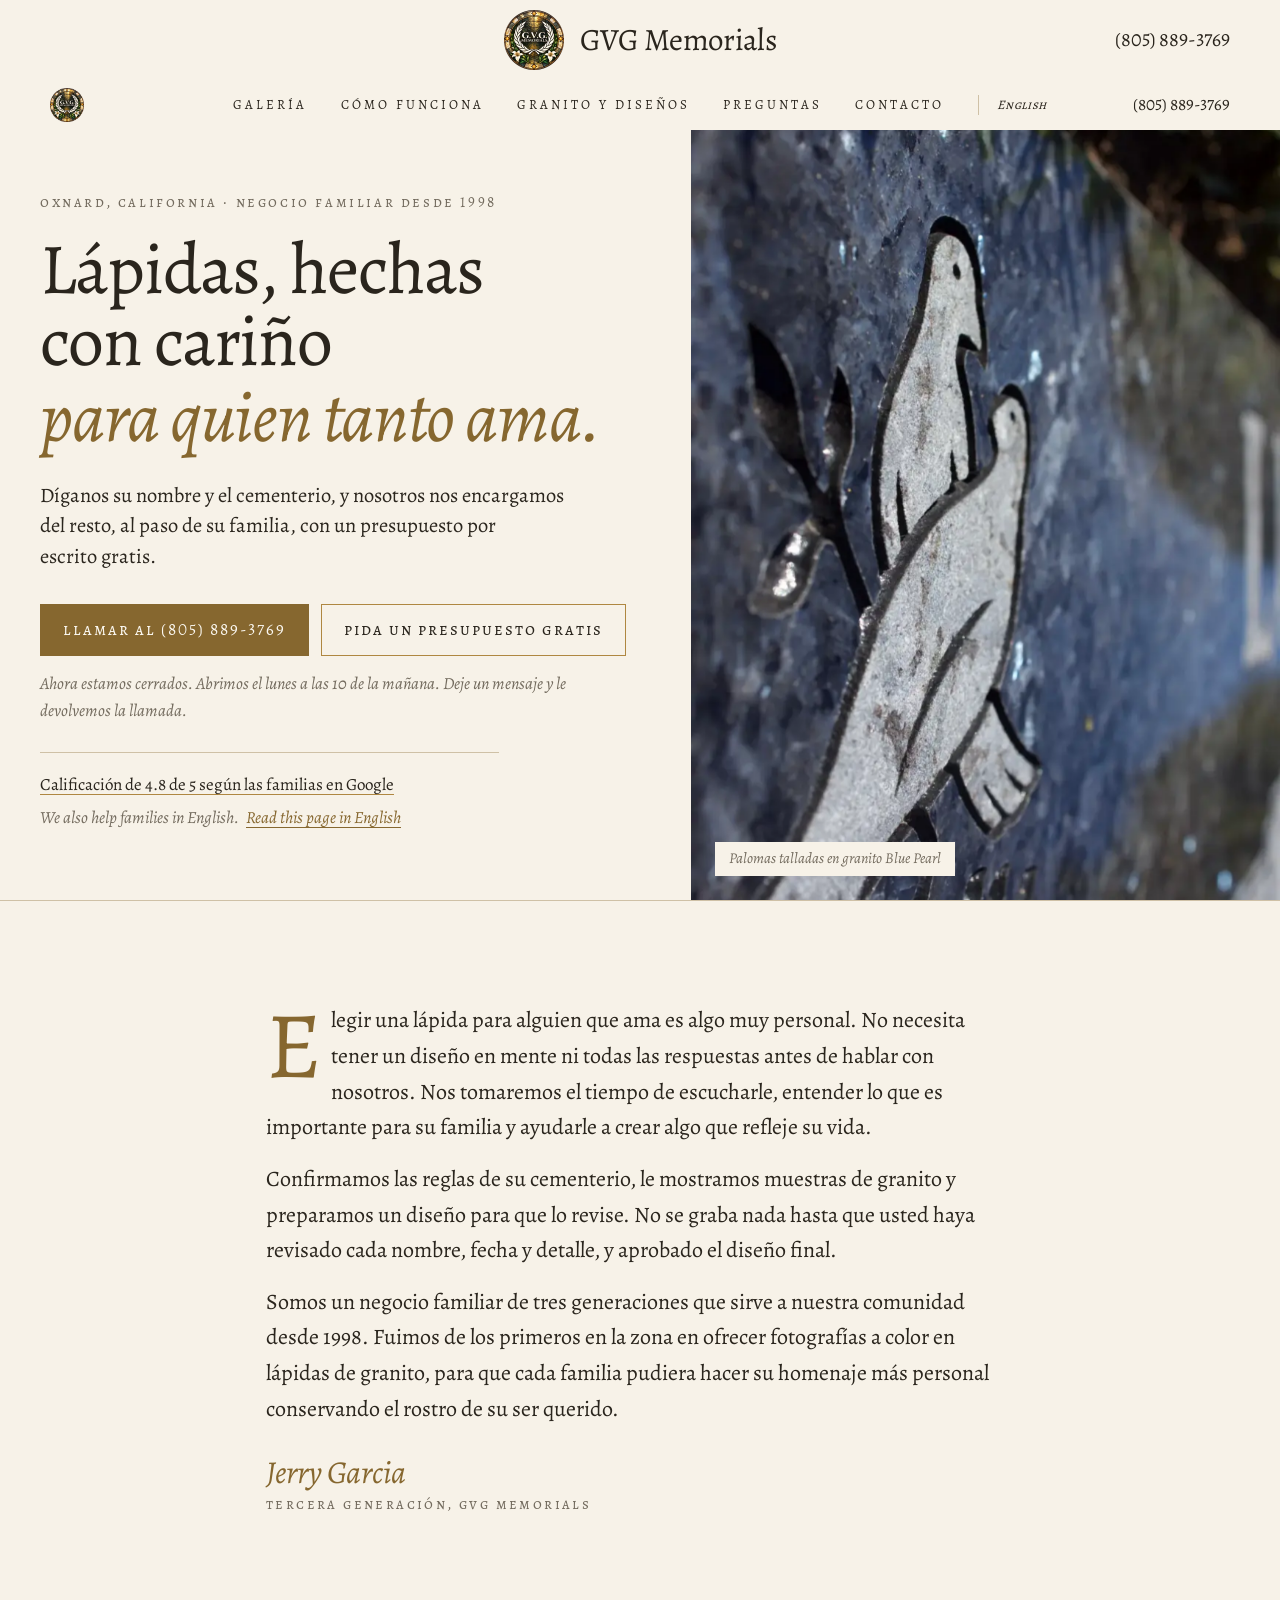
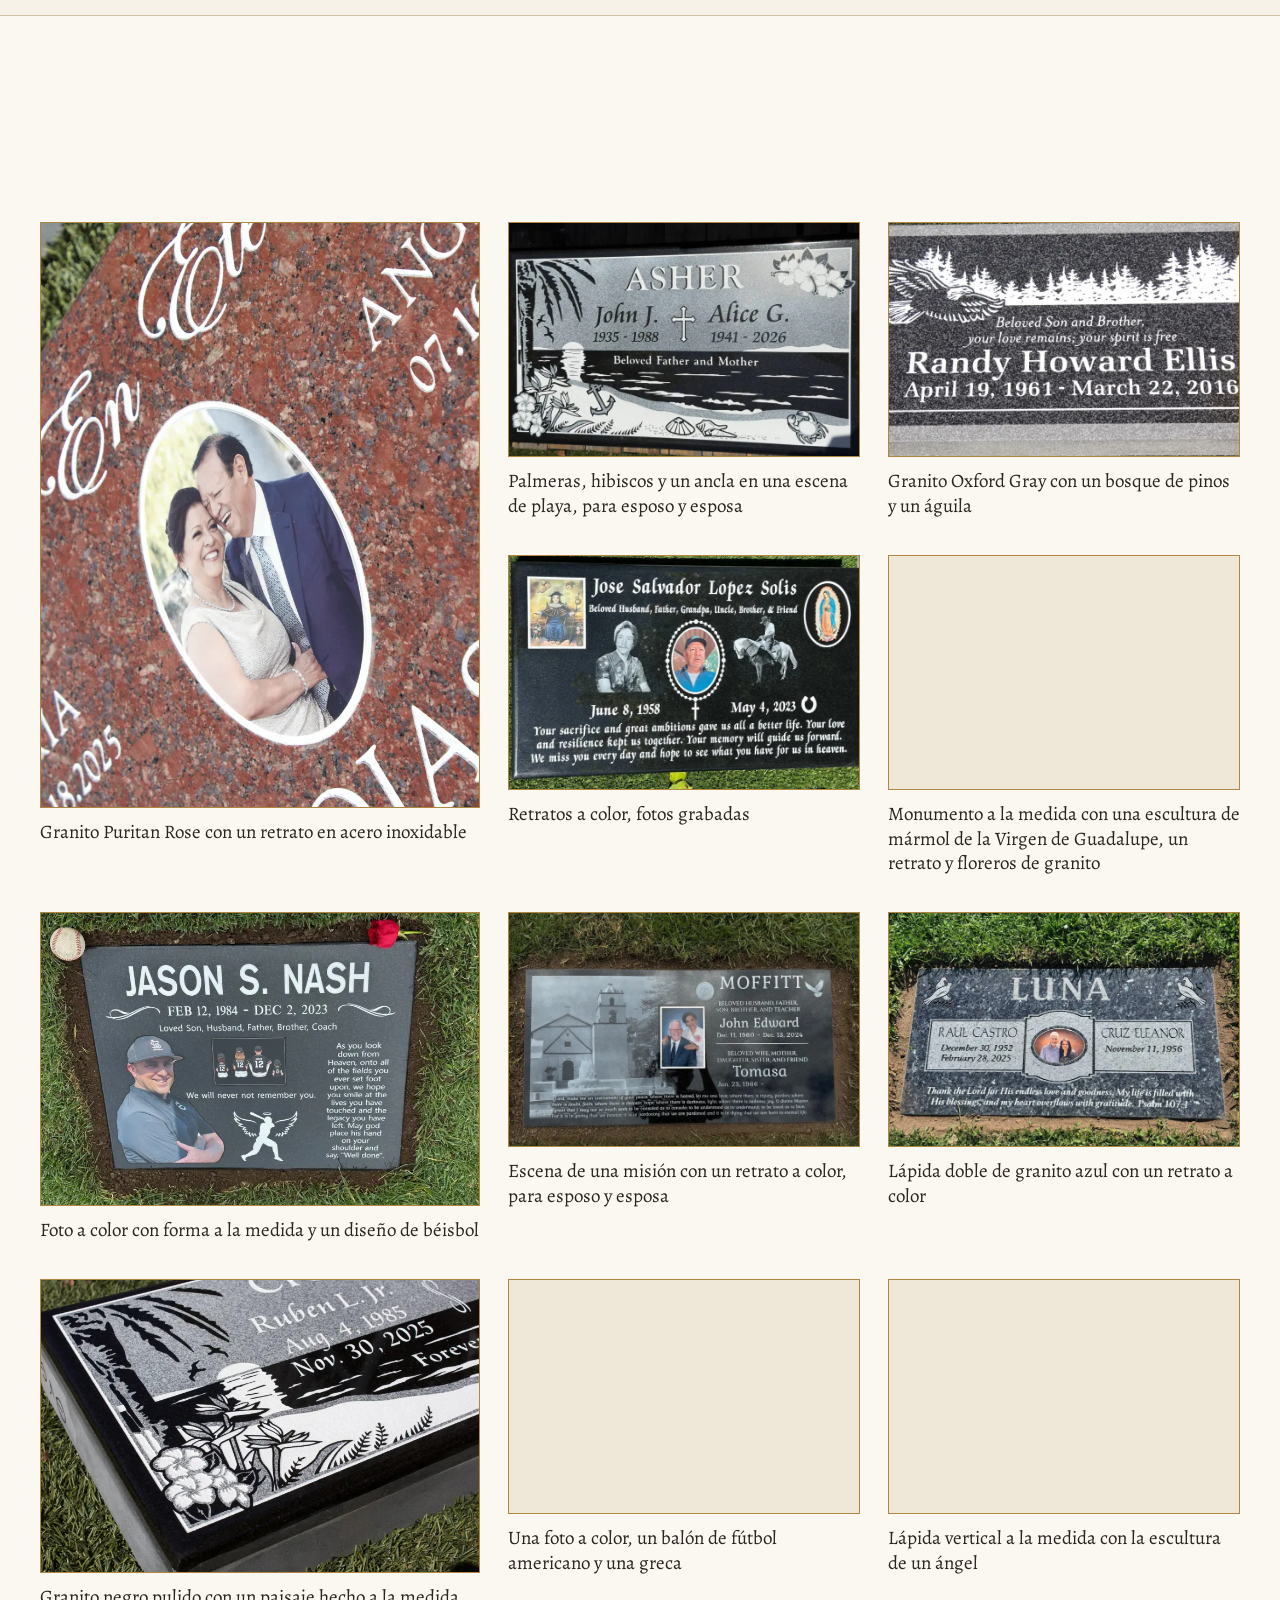
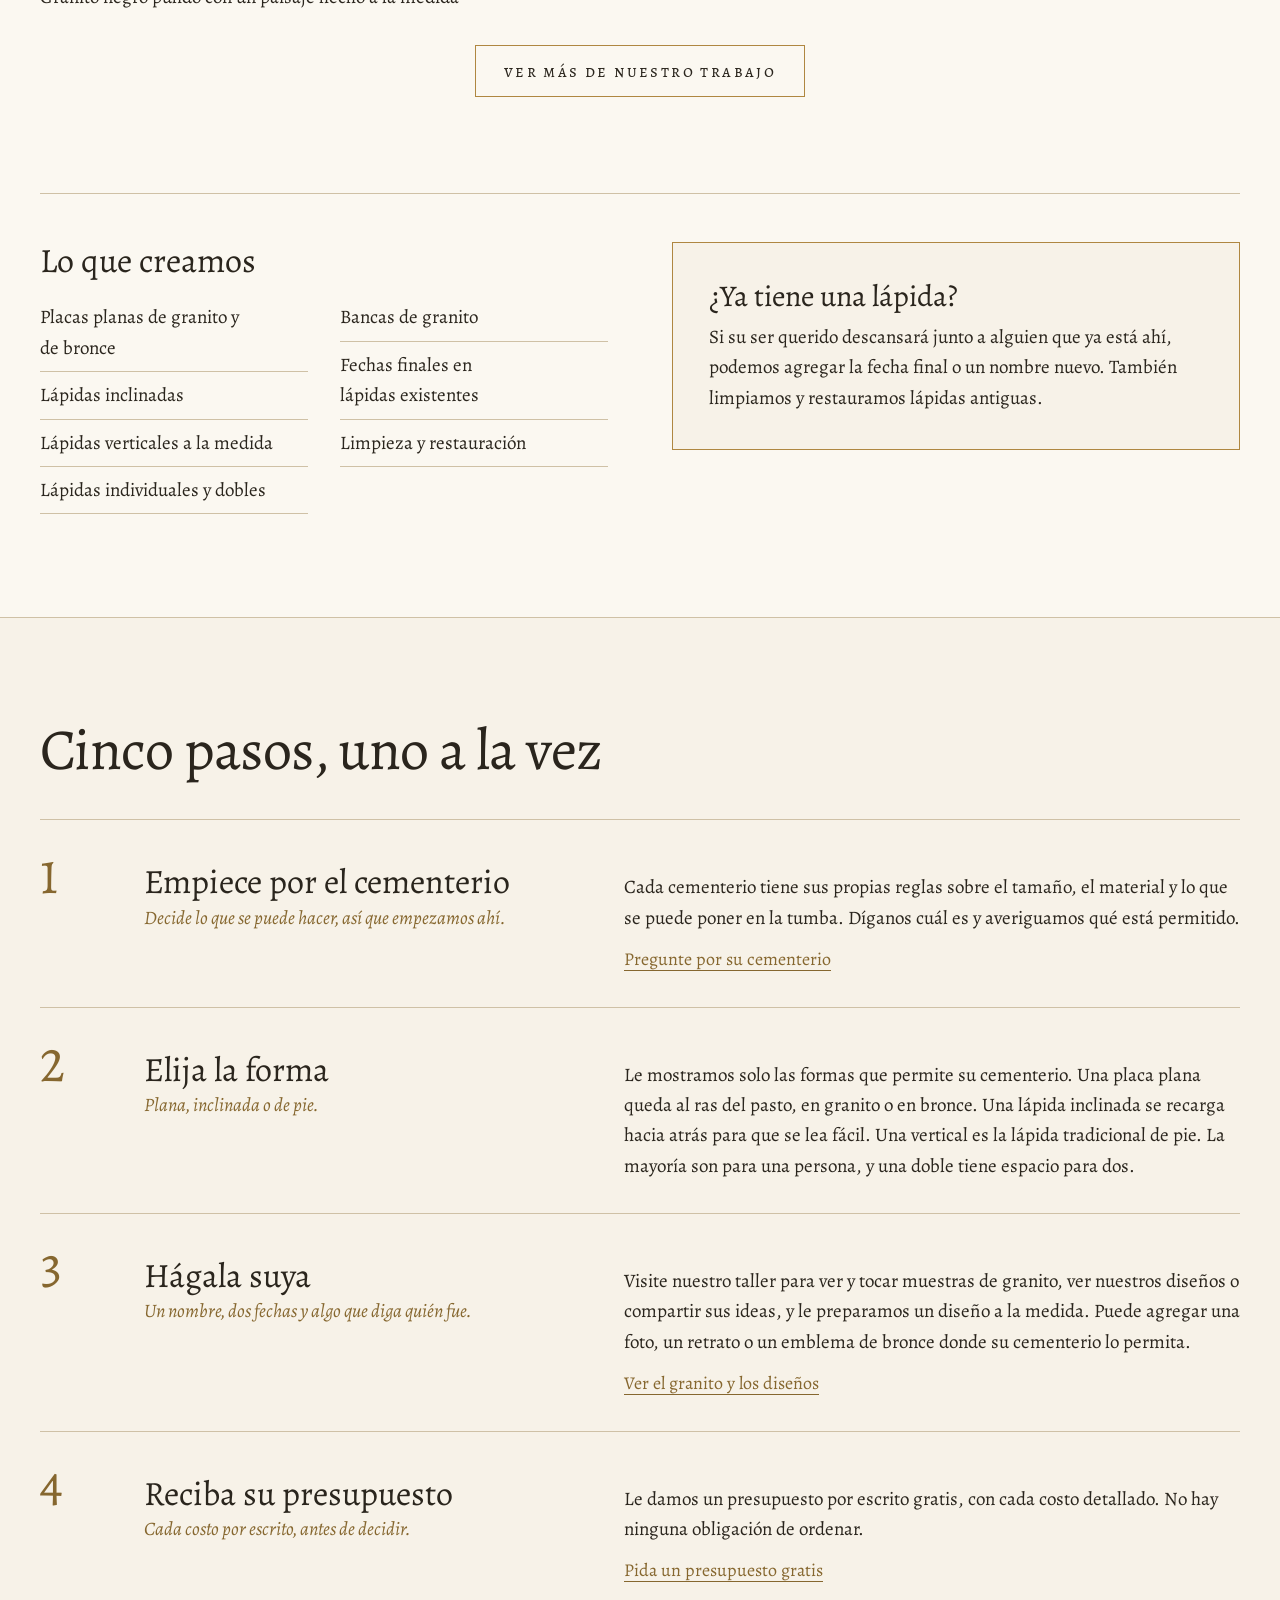
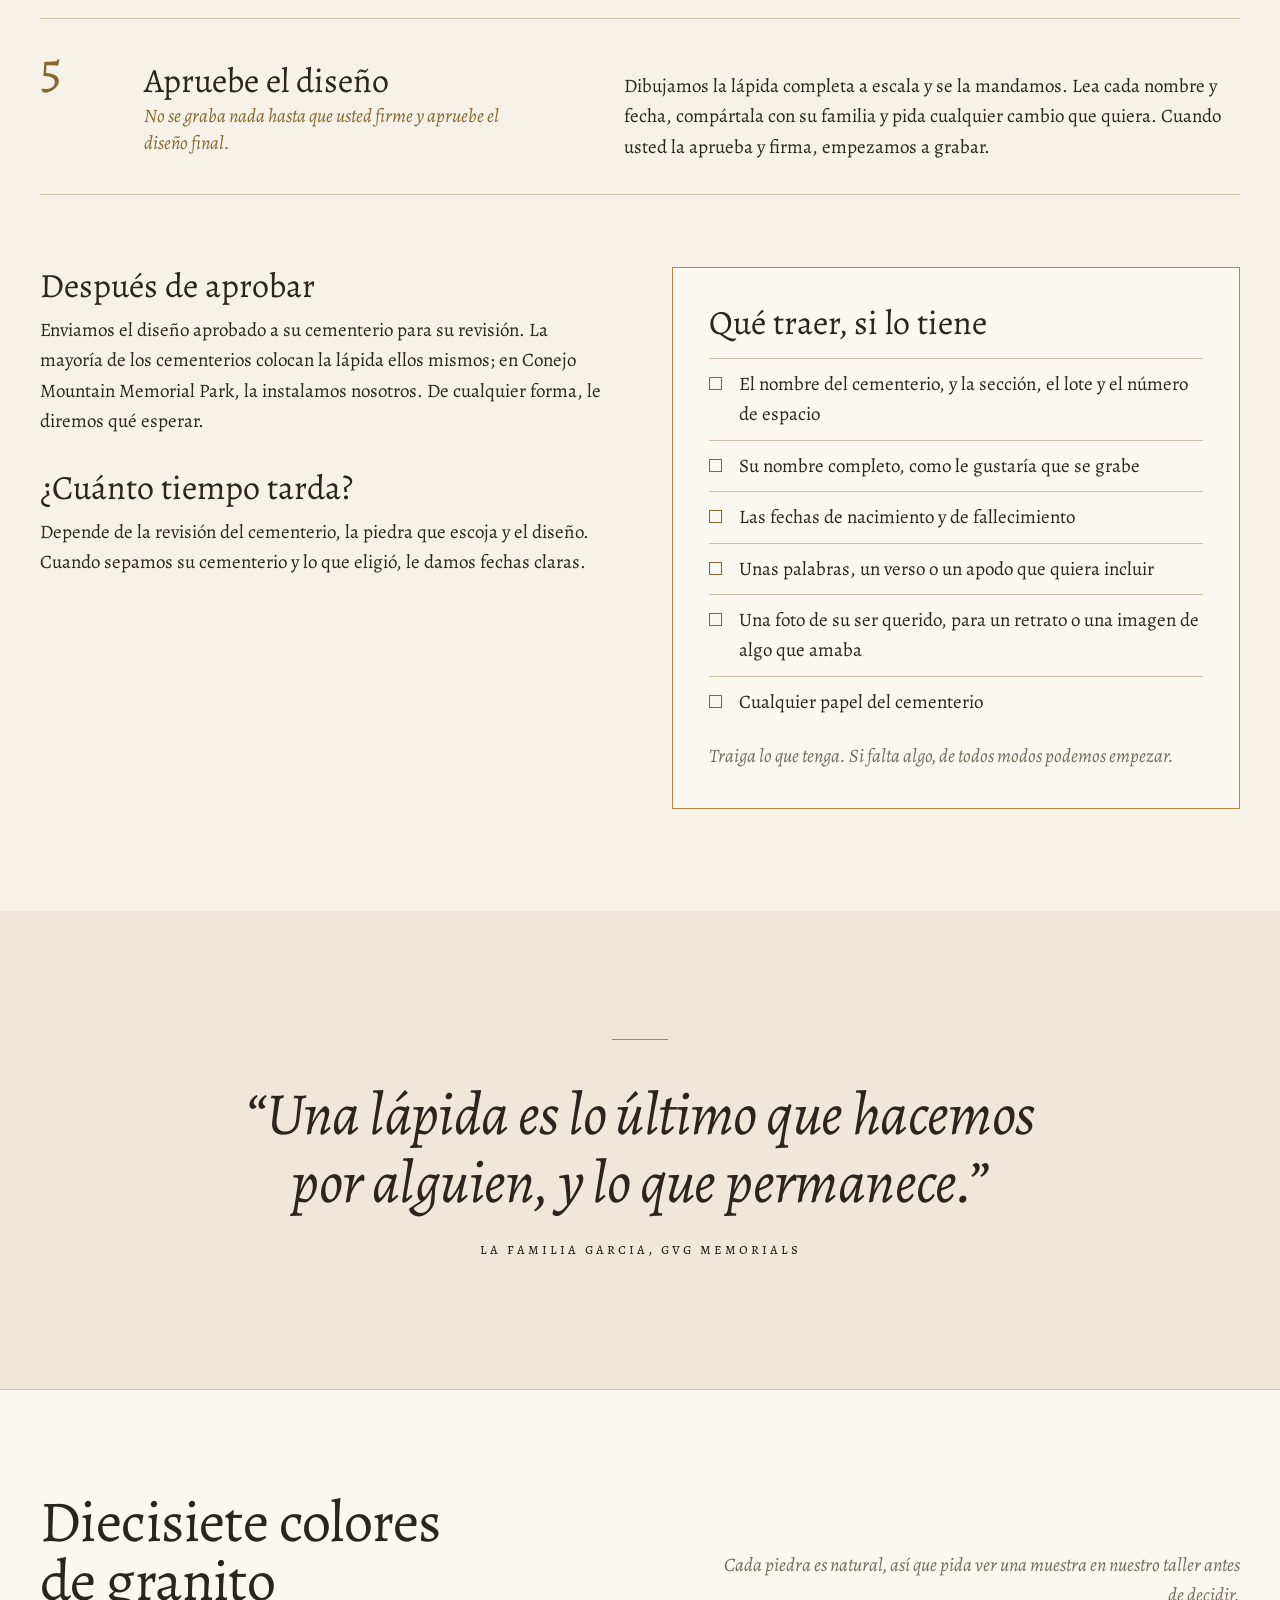
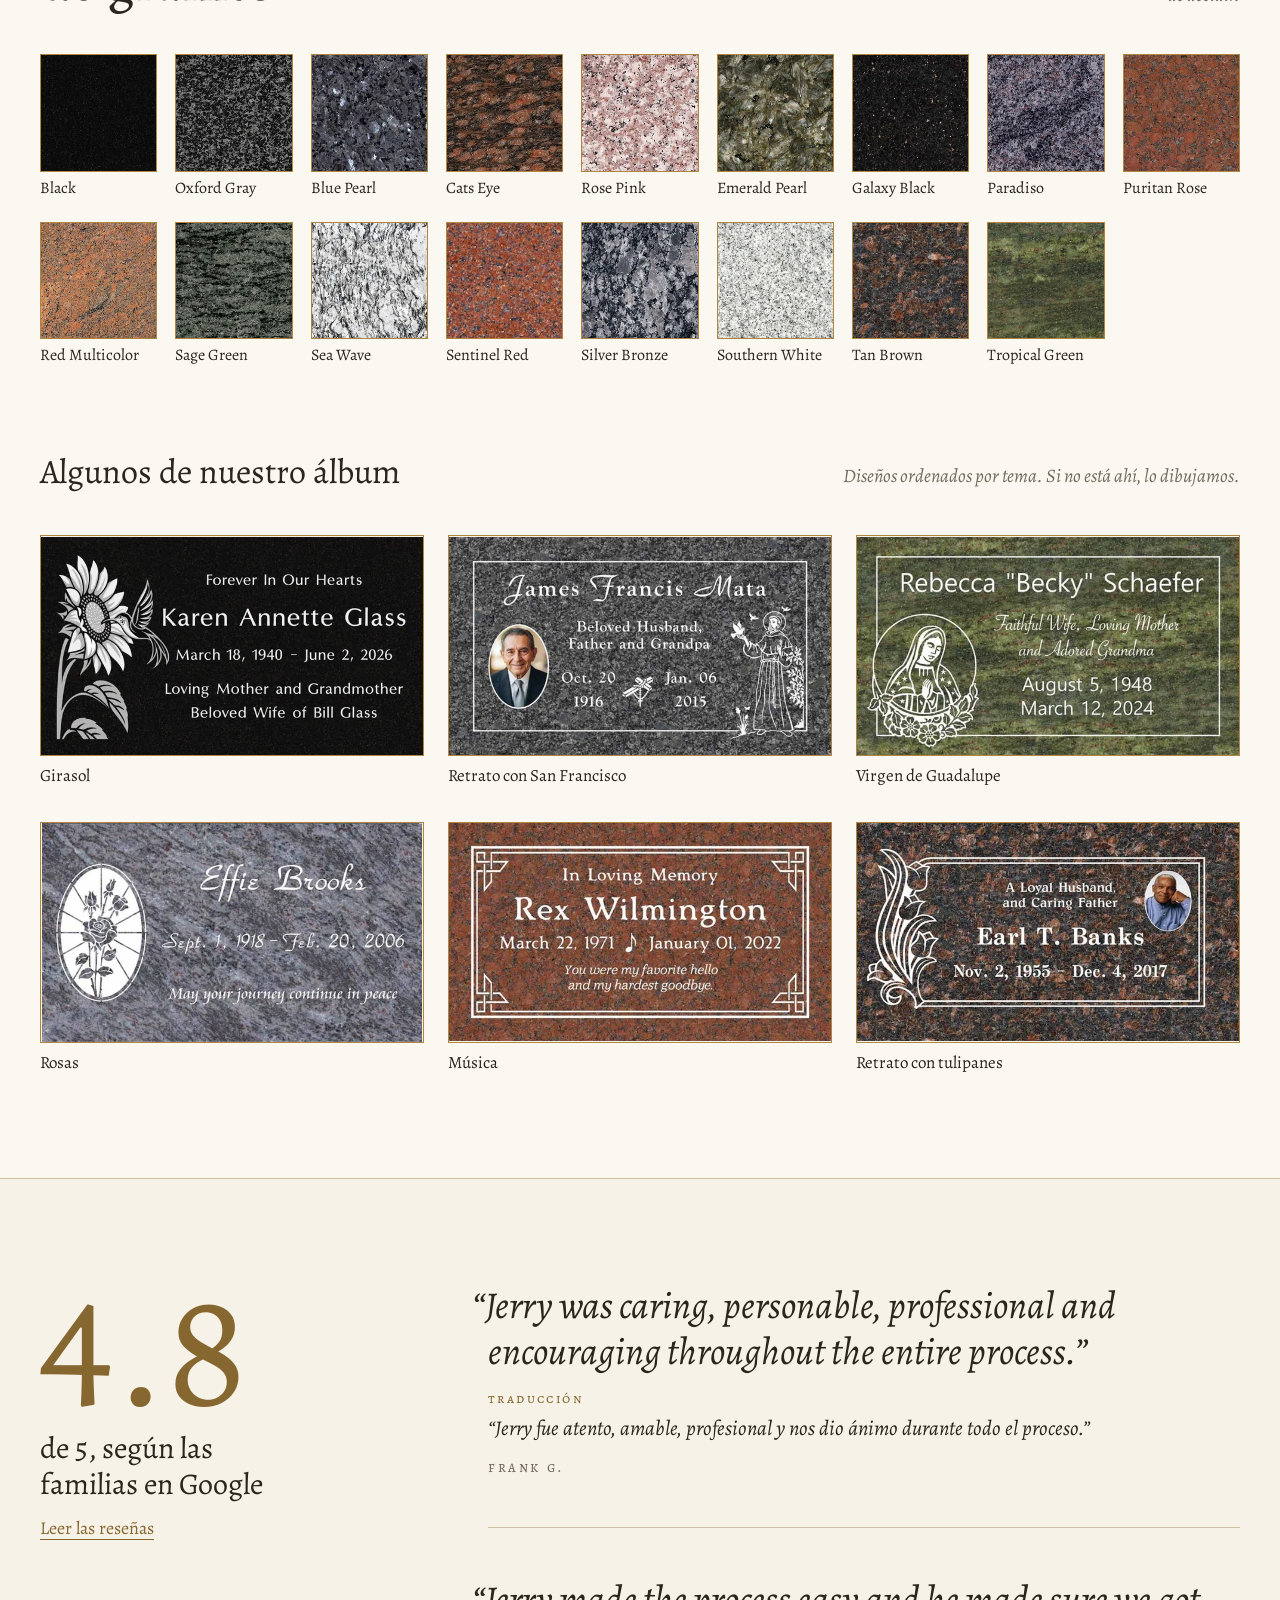
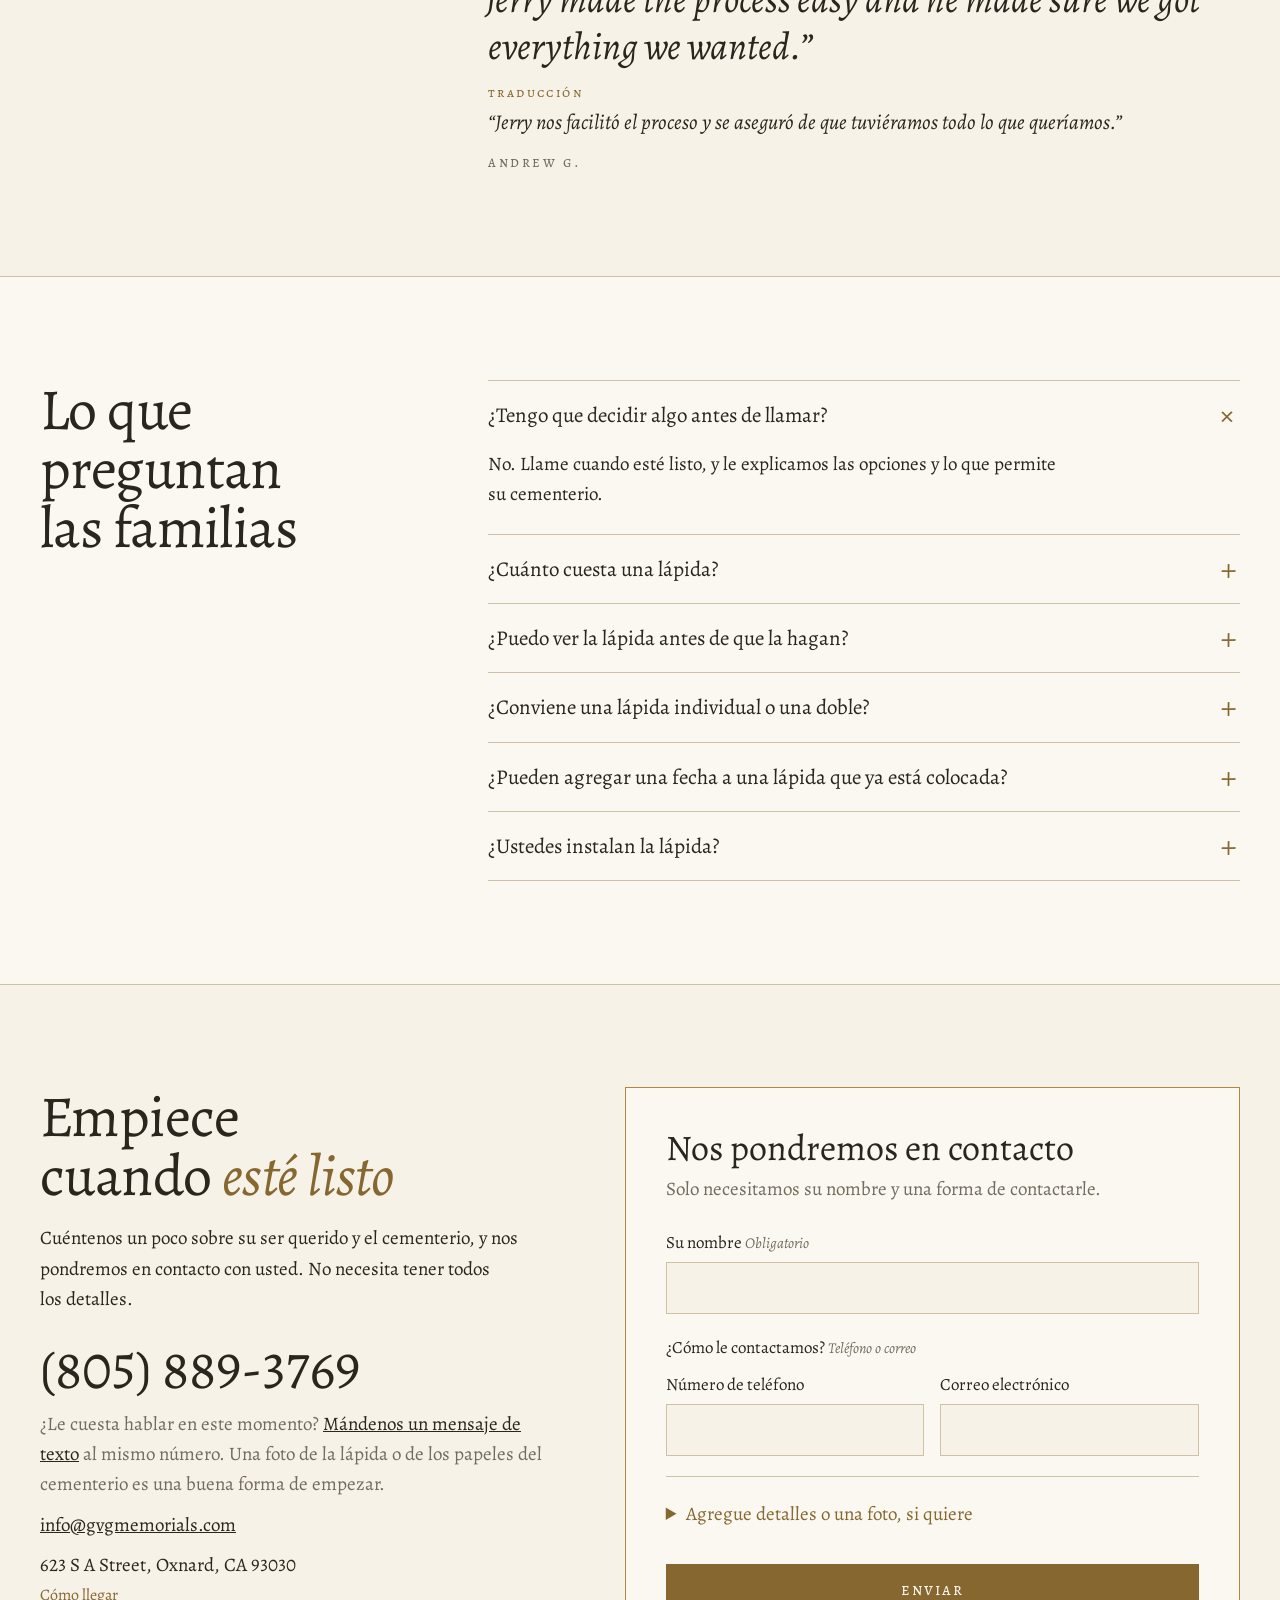
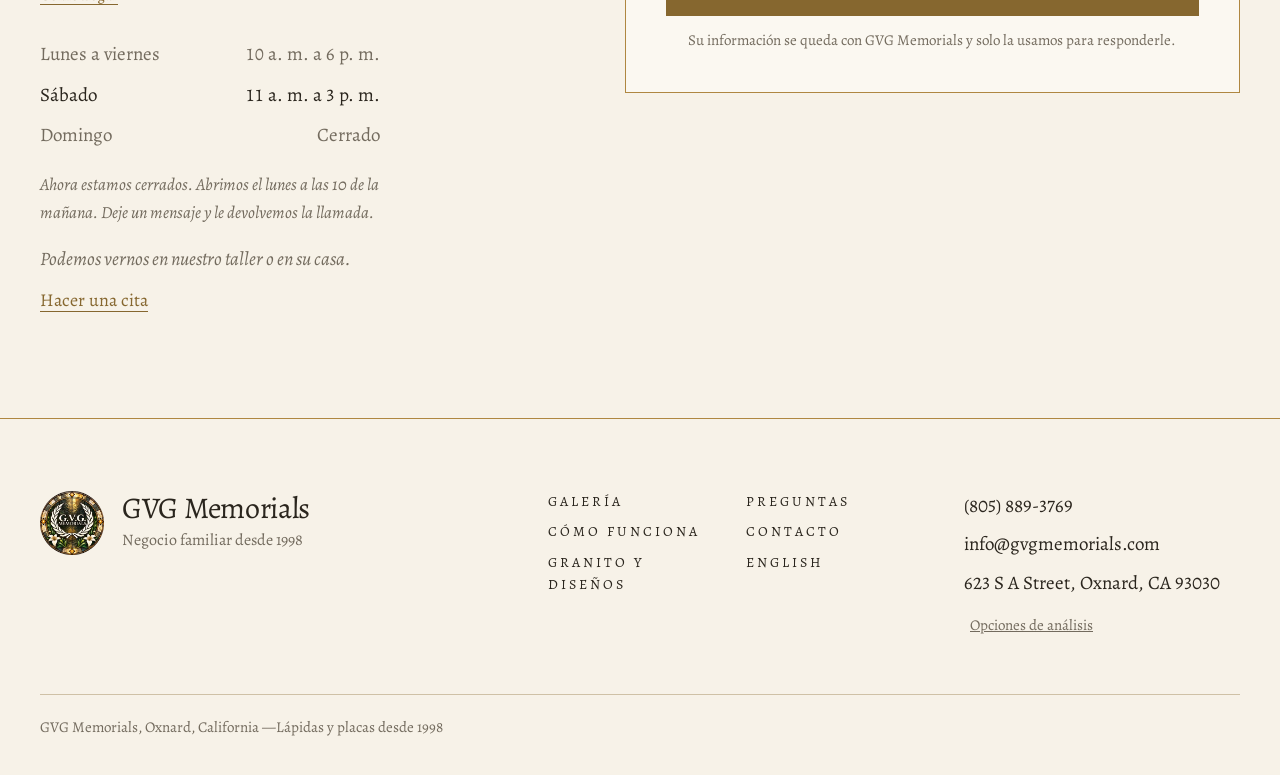
==== es/index.html @ 2f7c78f7 "Album: six designs on six granites, two with portraits Jerry wanted no repeated granite and two port" ====
<!doctype html>
<!-- Generated by scripts/build_es.py from index.html. Edit the English page and that script, not this file. -->
<html lang="es">
  <head>
    <meta charset="UTF-8" />
    <meta name="viewport" content="width=device-width, initial-scale=1.0" />
    <script>
      if (window.location.hash) {
        document.documentElement.classList.add("initial-anchor-navigation");
      }
      if ("IntersectionObserver" in window) {
        document.documentElement.classList.add("mobile-contact-bar-enhanced");
      }
    </script>
    <script>
      window.dataLayer = window.dataLayer || [];
      function gtag() { window.dataLayer.push(arguments); }
      var analyticsConsent = "denied";
      try {
        if (window.localStorage.getItem("gvg_analytics_consent") === "granted") {
          analyticsConsent = "granted";
        }
      } catch (_) {}
      gtag("consent", "default", {
        ad_storage: "denied",
        ad_user_data: "denied",
        ad_personalization: "denied",
        analytics_storage: analyticsConsent,
        wait_for_update: 500,
      });
      gtag("js", new Date());
    </script>
    <script defer src="/analytics.js?v=23"></script>
    <script defer src="/gallery-viewer.js?v=11"></script>
    <script defer src="/contact-form.js?v=22"></script>
    <script defer src="/hours.js?v=2"></script>
    <meta name="theme-color" content="#f7f2e8" />
    <link rel="icon" href="/favicon.ico?v=2" sizes="any" />
    <link rel="icon" type="image/png" sizes="32x32" href="/assets/favicon-32.png?v=2" />
    <link rel="apple-touch-icon" href="/apple-touch-icon.png?v=2" />
    <link rel="manifest" href="/site.webmanifest?v=2" />
    <link rel="canonical" href="https://www.gvgmemorials.com/es/" />
    <link rel="alternate" hreflang="en" href="https://www.gvgmemorials.com/" />
    <link rel="alternate" hreflang="es" href="https://www.gvgmemorials.com/es/" />
    <link rel="alternate" hreflang="x-default" href="https://www.gvgmemorials.com/" />
    <meta name="google-site-verification" content="TudZCbFMh_GZD2mU0Ts9XrJOUPCTxkBK5naEaDyIamA" />
    <title>Lápidas y placas para el cementerio en Oxnard | GVG Memorials</title>
    <meta
      name="description"
      content="Lápidas y placas para familias de Oxnard y del condado de Ventura, de la familia Garcia desde 1998. Presupuesto por escrito gratis. Atendemos en español."
    />
    <meta property="og:title" content="Lápidas y placas para el cementerio en Oxnard | GVG Memorials" />
    <meta
      property="og:description"
      content="Negocio familiar desde 1998. Le acompañamos en cada decisión, revisamos las reglas de su cementerio y le damos un presupuesto por escrito gratis."
    />
    <meta property="og:type" content="website" />
    <meta property="og:url" content="https://www.gvgmemorials.com/es/" />
    <meta property="og:site_name" content="GVG Memorials" />
    <meta property="og:locale" content="es_US" />
    <meta property="og:locale:alternate" content="en_US" />
    <meta property="og:image" content="https://www.gvgmemorials.com/assets/gvg-share-stained-glass.jpg" />
    <meta property="og:image:type" content="image/jpeg" />
    <meta property="og:image:width" content="1200" />
    <meta property="og:image:height" content="630" />
    <meta property="og:image:alt" content="El logotipo de vitral de GVG Memorials, con negocio familiar desde 1998" />
    <meta name="twitter:card" content="summary_large_image" />
    <meta name="twitter:title" content="Lápidas y placas para el cementerio en Oxnard | GVG Memorials" />
    <meta
      name="twitter:description"
      content="Negocio familiar desde 1998. Le acompañamos en cada decisión, revisamos las reglas de su cementerio y le damos un presupuesto por escrito gratis."
    />
    <meta name="twitter:image" content="https://www.gvgmemorials.com/assets/gvg-share-stained-glass.jpg" />
    <link rel="preload" href="/assets/fonts/alegreya-latin-400-normal.woff2" as="font" type="font/woff2" crossorigin />
    <link rel="preload" href="/assets/fonts/alegreya-latin-400-italic.woff2" as="font" type="font/woff2" crossorigin />
    <link rel="preload" href="/assets/fonts/alegreya-sc-latin-400-normal.woff2" as="font" type="font/woff2" crossorigin />
    <link rel="stylesheet" href="/styles.css?v=333" />
    <script type="application/ld+json">
      {
        "@context": "https://schema.org",
        "@type": "LocalBusiness",
        "name": "GVG Memorials",
        "url": "https://www.gvgmemorials.com/es/",
        "telephone": "+18058893769",
        "email": "info@gvgmemorials.com",
        "foundingDate": "1998",
        "image": "https://www.gvgmemorials.com/assets/gvg-share-stained-glass.jpg",
        "address": {
          "@type": "PostalAddress",
          "streetAddress": "623 S A St",
          "addressLocality": "Oxnard",
          "addressRegion": "CA",
          "postalCode": "93030",
          "addressCountry": "US"
        },
        "areaServed": ["Oxnard", "Ventura County", "Camarillo", "Port Hueneme", "Ventura", "Conejo Valley"],
        "description": "Negocio familiar de lápidas en Oxnard desde 1998. Placas planas de granito y de bronce, lápidas inclinadas, lápidas verticales a la medida, lápidas individuales y dobles, bancas de granito, fechas finales en lápidas existentes, y limpieza y restauración.",
        "knowsLanguage": ["es", "en"],
        "openingHoursSpecification": [
          {
            "@type": "OpeningHoursSpecification",
            "dayOfWeek": ["Monday", "Tuesday", "Wednesday", "Thursday", "Friday"],
            "opens": "10:00",
            "closes": "18:00"
          },
          {
            "@type": "OpeningHoursSpecification",
            "dayOfWeek": "Saturday",
            "opens": "11:00",
            "closes": "15:00"
          }
        ]
      }
    </script>
    <script type="application/ld+json">
      {
        "@context": "https://schema.org",
        "@type": "FAQPage",
        "mainEntity": [
          {
            "@type": "Question",
            "name": "¿Tengo que decidir algo antes de llamar?",
            "acceptedAnswer": { "@type": "Answer", "text": "No. Llame cuando esté listo, y le explicamos las opciones y lo que permite su cementerio." }
          },
          {
            "@type": "Question",
            "name": "¿Cuánto cuesta una lápida?",
            "acceptedAnswer": { "@type": "Answer", "text": "Depende del tipo, el tamaño, el granito, el diseño y las reglas de su cementerio. A cada familia le damos un presupuesto por escrito gratis, con cada cosa detallada, antes de decidir nada." }
          },
          {
            "@type": "Question",
            "name": "¿Conviene una lápida individual o una doble?",
            "acceptedAnswer": { "@type": "Answer", "text": "La mayoría de las familias elige una lápida individual. La doble es para dos personas, como esposo y esposa: un lado se graba ahora y el otro después, en nuestro taller o en el cementerio, según lo permita el cementerio. Cualquier tamaño puede hacerse de las dos formas." }
          },
          {
            "@type": "Question",
            "name": "¿Pueden agregar una fecha a una lápida que ya está colocada?",
            "acceptedAnswer": { "@type": "Answer", "text": "Sí. Mándenos una foto de la lápida y el nombre del cementerio, y le explicamos qué se puede hacer." }
          },
          {
            "@type": "Question",
            "name": "¿Ustedes instalan la lápida?",
            "acceptedAnswer": { "@type": "Answer", "text": "La mayoría de los cementerios colocan la lápida ellos mismos. En Conejo Mountain Memorial Park, la instalamos nosotros. De cualquier forma, le diremos qué esperar en su cementerio." }
          }
        ]
      }
    </script>
  </head>
  <body id="top">
    <a class="skip-link" href="#main-content">Saltar al contenido</a>
    <header class="site-header" aria-label="Navegación principal">
      <a class="brand" href="#top" aria-label="GVG Memorials, inicio">
        <img src="/assets/folder/gvg-stained-glass-240.webp" width="240" height="240" alt="" decoding="async" />
        <span class="brand-name">GVG Memorials</span>
      </a>
      <nav class="desktop-nav" aria-label="Menú principal">
        <a href="#gallery">Galería</a>
        <a href="#steps">Cómo funciona</a>
        <a href="#granite">Granito y diseños</a>
        <a href="#questions">Preguntas</a>
        <a href="#contact">Contacto</a>
        <a class="lang-link" href="/" hreflang="en" lang="en">English</a>
      </nav>
      <a class="header-action" href="tel:+18058893769">(805) 889-3769</a>
      <a class="header-mini header-mini-brand" href="#top" aria-label="GVG Memorials, inicio"><img src="/assets/folder/gvg-stained-glass-240.webp" width="240" height="240" alt="" decoding="async" /></a>
      <a class="header-mini header-mini-call" href="tel:+18058893769">(805) 889-3769</a>
      <button class="nav-toggle" type="button" aria-label="Abrir menú" aria-expanded="false" aria-controls="mobile-nav">
        <span class="nav-toggle-bar"></span>
        <span class="nav-toggle-bar"></span>
        <span class="nav-toggle-bar"></span>
      </button>
    </header>

    <nav class="mobile-nav" id="mobile-nav" aria-label="Menú" hidden>
      <a href="#gallery">Galería</a>
      <a href="#steps">Cómo funciona</a>
      <a href="#granite">Granito y diseños</a>
      <a href="#questions">Preguntas</a>
      <a href="#contact">Contacto</a>
      <a class="lang-link" href="/" hreflang="en" lang="en">In English</a>
      <a class="mobile-nav-call" href="tel:+18058893769">Llamar al (805) 889-3769</a>
      <a href="sms:+18058893769?&amp;body=Hola%2C%20GVG%20Memorials.%20Quisiera%20ayuda%20con%20una%20l%C3%A1pida.">Mandar mensaje al (805) 889-3769</a>
    </nav>

    <div class="mobile-contact-bar" aria-label="Contacto rápido">
      <a href="tel:+18058893769">Llamar</a>
      <a href="sms:+18058893769?&amp;body=Hola%2C%20GVG%20Memorials.%20Quisiera%20ayuda%20con%20una%20l%C3%A1pida.">Mensaje</a>
      <a href="#contact-form">Escribir</a>
    </div>

    <main id="main-content" tabindex="-1">
      <section class="hero" aria-labelledby="hero-title">
        <div class="hero-grid">
          <div class="hero-copy">
            <p class="hero-kicker">Oxnard, California · <span>Negocio familiar desde 1998</span></p>
            <h1 id="hero-title">Lápidas, hechas con cariño <em>para quien tanto ama.</em></h1>
            <p class="hero-sub">Díganos su nombre y el cementerio, y nosotros nos encargamos del resto, al paso de su familia, con un presupuesto por escrito gratis.</p>
            <div class="hero-actions">
              <a class="button button-primary" href="tel:+18058893769">Llamar al (805) 889-3769</a>
              <a class="button button-outline" href="#contact-form" data-guidance-starting-point="A free written quote" data-guidance-item="Un presupuesto por escrito gratis">Pida un presupuesto gratis</a>
            </div>
            <p class="open-status" data-open-status aria-live="polite" hidden></p>
            <p class="hero-proof"><a href="#reviews">Calificación de 4.8 de 5 según las familias en Google</a></p>
            <p class="hero-es" lang="en">We also help families in English. <a href="/" hreflang="en">Read this page in English</a></p>
          </div>

          <figure class="hero-figure">
            <img src="/assets/completed-memorials/gvg-doves-blue-pearl-detail-1200.webp" srcset="/assets/completed-memorials/gvg-doves-blue-pearl-detail-800.webp 800w, /assets/completed-memorials/gvg-doves-blue-pearl-detail-1200.webp 1200w, /assets/completed-memorials/gvg-doves-blue-pearl-detail.webp 1333w" sizes="(min-width: 960px) 46vw, 100vw" width="1333" height="2000" fetchpriority="high" decoding="async" alt="Palomas talladas en granito Blue Pearl, de GVG Memorials" />
            <figcaption>Palomas talladas en granito Blue Pearl</figcaption>
          </figure>
        </div>
      </section>

      <section class="intro" aria-label="Unas palabras">
        <div class="section-inner">
          <div class="intro-body" data-reveal>
            <p class="dropcap">
              Elegir una lápida para alguien que ama es algo muy personal. No necesita tener un diseño en mente ni
              todas las respuestas antes de hablar con nosotros. Nos tomaremos el tiempo de escucharle, entender lo que
              es importante para su familia y ayudarle a crear algo que refleje su vida.
            </p>
            <p>
              Confirmamos las reglas de su cementerio, le mostramos muestras de granito y preparamos un diseño para que
              lo revise. No se graba nada hasta que usted haya revisado cada nombre, fecha y detalle, y aprobado el
              diseño final.
            </p>
            <p>
              Somos un negocio familiar de tres generaciones que sirve a nuestra comunidad desde 1998. Fuimos de los
              primeros en la zona en ofrecer fotografías a color en lápidas de granito, para que cada familia pudiera
              hacer su homenaje más personal conservando el rostro de su ser querido.
            </p>
            <p class="signoff">Jerry Garcia <span>Tercera generación, GVG Memorials</span></p>
          </div>
        </div>
      </section>

      <section id="gallery" class="completed-gallery" aria-labelledby="completed-gallery-title">
        <div class="section-inner">
          <div class="section-head" data-reveal>
            <h2 id="completed-gallery-title" class="section-title">Trabajos recientes</h2>
            <p class="section-note">Lápidas de nuestro taller. Toque cualquier foto para verla más grande.</p>
          </div>
          <div class="completed-gallery-grid" data-reveal>
            <figure class="completed-card completed-card--portrait">
              <a class="completed-card-trigger" href="/assets/completed-memorials/completed-memorial-puritan-rose-stainless-photo-04-raw-sharp.webp" target="_blank" rel="noopener" aria-label="Ver más grande: Granito Puritan Rose con un retrato en acero inoxidable">
                <picture>
                  <source srcset="/assets/completed-memorials/completed-memorial-puritan-rose-stainless-photo-04-raw-sharp-800.webp 800w, /assets/completed-memorials/completed-memorial-puritan-rose-stainless-photo-04-raw-sharp-1200.webp 1200w, /assets/completed-memorials/completed-memorial-puritan-rose-stainless-photo-04-raw-sharp.webp 1706w" sizes="(max-width: 700px) calc(100vw - 32px), 50vw" type="image/webp" />
                  <img src="/assets/completed-memorials/completed-memorial-puritan-rose-stainless-photo-04-raw-sharp.jpg" width="1706" height="2560" loading="lazy" decoding="async" alt="Granito Puritan Rose con un retrato en acero inoxidable, de GVG Memorials" />
                </picture>
              </a>
              <figcaption>
                <span>Granito Puritan Rose</span>
                <strong>Granito Puritan Rose con un retrato en acero inoxidable</strong>
              </figcaption>
            </figure>
            <figure class="completed-card">
              <a class="completed-card-trigger" href="/assets/completed-memorials/gvg-asher-beach-scene.webp" target="_blank" rel="noopener" aria-label="Ver más grande: Palmeras, hibiscos y un ancla en una escena de playa, para esposo y esposa">
                <picture>
                  <source srcset="/assets/completed-memorials/gvg-asher-beach-scene-800.webp 800w, /assets/completed-memorials/gvg-asher-beach-scene-1200.webp 1200w, /assets/completed-memorials/gvg-asher-beach-scene.webp 1800w" sizes="(max-width: 700px) calc(100vw - 32px), 33vw" type="image/webp" />
                  <img src="/assets/completed-memorials/gvg-asher-beach-scene.jpg" width="1200" height="900" loading="lazy" decoding="async" alt="Palmeras, hibiscos y un ancla en una escena de playa, para esposo y esposa, de GVG Memorials" />
                </picture>
              </a>
              <figcaption>
                <span>Lápida doble</span>
                <strong>Palmeras, hibiscos y un ancla en una escena de playa, para esposo y esposa</strong>
              </figcaption>
            </figure>
            <figure class="completed-card">
              <a class="completed-card-trigger" href="/assets/completed-memorials/completed-memorial-oxford-grey-nature-scene-05.webp" target="_blank" rel="noopener" aria-label="Ver más grande: Granito Oxford Gray con un bosque de pinos y un águila">
                <picture>
                  <source srcset="/assets/completed-memorials/completed-memorial-oxford-grey-nature-scene-05-800.webp 800w, /assets/completed-memorials/completed-memorial-oxford-grey-nature-scene-05-1200.webp 1200w, /assets/completed-memorials/completed-memorial-oxford-grey-nature-scene-05.webp 2000w" sizes="(max-width: 700px) calc(100vw - 32px), 50vw" type="image/webp" />
                  <img src="/assets/completed-memorials/completed-memorial-oxford-grey-nature-scene-05.jpg" width="2000" height="1333" loading="lazy" decoding="async" alt="Granito Oxford Gray con un bosque de pinos y un águila, de GVG Memorials" />
                </picture>
              </a>
              <figcaption>
                <span>Oxford Gray granite</span>
                <strong>Granito Oxford Gray con un bosque de pinos y un águila</strong>
              </figcaption>
            </figure>
            <figure class="completed-card">
              <a class="completed-card-trigger" href="/assets/completed-memorials/gvg-lopez-solis-portraits.webp" target="_blank" rel="noopener" aria-label="Ver más grande: Retratos a color, fotos grabadas">
                <picture>
                  <source srcset="/assets/completed-memorials/gvg-lopez-solis-portraits-800.webp 800w, /assets/completed-memorials/gvg-lopez-solis-portraits-1200.webp 1200w, /assets/completed-memorials/gvg-lopez-solis-portraits.webp 1800w" sizes="(max-width: 700px) calc(100vw - 32px), 33vw" type="image/webp" />
                  <img src="/assets/completed-memorials/gvg-lopez-solis-portraits.jpg" width="1200" height="772" loading="lazy" decoding="async" alt="Retratos a color, fotos grabadas, de GVG Memorials" />
                </picture>
              </a>
              <figcaption>
                <span>Placa de granito</span>
                <strong>Retratos a color, fotos grabadas</strong>
              </figcaption>
            </figure>
            <figure class="completed-card completed-card--portrait">
              <a class="completed-card-trigger" href="/assets/completed-memorials/gvg-camacho-custom-upright.webp" target="_blank" rel="noopener" aria-label="Ver más grande: Monumento a la medida con una escultura de mármol de la Virgen de Guadalupe, un retrato y floreros de granito">
                <picture>
                  <source srcset="/assets/completed-memorials/gvg-camacho-custom-upright-800.webp 800w, /assets/completed-memorials/gvg-camacho-custom-upright-1200.webp 1200w, /assets/completed-memorials/gvg-camacho-custom-upright.webp 1125w" sizes="(max-width: 700px) calc(100vw - 32px), 33vw" type="image/webp" />
                  <img src="/assets/completed-memorials/gvg-camacho-custom-upright.jpg" width="1125" height="2000" loading="lazy" decoding="async" alt="Monumento a la medida con una escultura de mármol de la Virgen de Guadalupe, un retrato y floreros de granito, de GVG Memorials" />
                </picture>
              </a>
              <figcaption>
                <span>Lápida vertical a la medida</span>
                <strong>Monumento a la medida con una escultura de mármol de la Virgen de Guadalupe, un retrato y floreros de granito</strong>
              </figcaption>
            </figure>
            <figure class="completed-card">
              <a class="completed-card-trigger" href="/assets/completed-memorials/gvg-nash-baseball.webp" target="_blank" rel="noopener" aria-label="Ver más grande: Foto a color con forma a la medida y un diseño de béisbol">
                <picture>
                  <source srcset="/assets/completed-memorials/gvg-nash-baseball-800.webp 800w, /assets/completed-memorials/gvg-nash-baseball-1200.webp 1200w, /assets/completed-memorials/gvg-nash-baseball.webp 1500w" sizes="(max-width: 700px) calc(100vw - 32px), 33vw" type="image/webp" />
                  <img src="/assets/completed-memorials/gvg-nash-baseball.jpg" width="1200" height="900" loading="lazy" decoding="async" alt="Foto a color con forma a la medida y un diseño de béisbol, de GVG Memorials" />
                </picture>
              </a>
              <figcaption>
                <span>Placa de granito</span>
                <strong>Foto a color con forma a la medida y un diseño de béisbol</strong>
              </figcaption>
            </figure>
            <figure class="completed-card">
              <a class="completed-card-trigger" href="/assets/completed-memorials/gvg-moffitt-mission.webp" target="_blank" rel="noopener" aria-label="Ver más grande: Escena de una misión con un retrato a color, para esposo y esposa">
                <picture>
                  <source srcset="/assets/completed-memorials/gvg-moffitt-mission-800.webp 800w, /assets/completed-memorials/gvg-moffitt-mission-1200.webp 1200w, /assets/completed-memorials/gvg-moffitt-mission.webp 1500w" sizes="(max-width: 700px) calc(100vw - 32px), 33vw" type="image/webp" />
                  <img src="/assets/completed-memorials/gvg-moffitt-mission.jpg" width="1200" height="900" loading="lazy" decoding="async" alt="Escena de una misión con un retrato a color, para esposo y esposa, de GVG Memorials" />
                </picture>
              </a>
              <figcaption>
                <span>Lápida doble</span>
                <strong>Escena de una misión con un retrato a color, para esposo y esposa</strong>
              </figcaption>
            </figure>
            <figure class="completed-card">
              <a class="completed-card-trigger" href="/assets/completed-memorials/gvg-luna-companion.webp" target="_blank" rel="noopener" aria-label="Ver más grande: Lápida doble de granito azul con un retrato a color">
                <picture>
                  <source srcset="/assets/completed-memorials/gvg-luna-companion-800.webp 800w, /assets/completed-memorials/gvg-luna-companion-1200.webp 1200w, /assets/completed-memorials/gvg-luna-companion.webp 1500w" sizes="(max-width: 700px) calc(100vw - 32px), 33vw" type="image/webp" />
                  <img src="/assets/completed-memorials/gvg-luna-companion.jpg" width="1200" height="900" loading="lazy" decoding="async" alt="Lápida doble de granito azul con un retrato a color, de GVG Memorials" />
                </picture>
              </a>
              <figcaption>
                <span>Lápida doble</span>
                <strong>Lápida doble de granito azul con un retrato a color</strong>
              </figcaption>
            </figure>
            <figure class="completed-card">
              <a class="completed-card-trigger" href="/assets/completed-memorials/completed-memorial-custom-flat-02.webp" target="_blank" rel="noopener" aria-label="Ver más grande: Granito negro pulido con un paisaje hecho a la medida">
                <picture>
                  <source srcset="/assets/completed-memorials/completed-memorial-custom-flat-02-800.webp 800w, /assets/completed-memorials/completed-memorial-custom-flat-02-1200.webp 1200w, /assets/completed-memorials/completed-memorial-custom-flat-02.webp 1800w" sizes="(max-width: 700px) calc(100vw - 32px), 33vw" type="image/webp" />
                  <img src="/assets/completed-memorials/completed-memorial-custom-flat-02.jpg" width="1800" height="1200" loading="lazy" decoding="async" alt="Granito negro pulido con un paisaje hecho a la medida, de GVG Memorials" />
                </picture>
              </a>
              <figcaption>
                <span>Placa plana a la medida</span>
                <strong>Granito negro pulido con un paisaje hecho a la medida</strong>
              </figcaption>
            </figure>
            <figure class="completed-card">
              <a class="completed-card-trigger" href="/assets/completed-memorials/gvg-brooks-football.webp" target="_blank" rel="noopener" aria-label="Ver más grande: Una foto a color, un balón de fútbol americano y una greca">
                <picture>
                  <source srcset="/assets/completed-memorials/gvg-brooks-football-800.webp 800w, /assets/completed-memorials/gvg-brooks-football-1200.webp 1200w, /assets/completed-memorials/gvg-brooks-football.webp 1500w" sizes="(max-width: 700px) calc(100vw - 32px), 33vw" type="image/webp" />
                  <img src="/assets/completed-memorials/gvg-brooks-football.jpg" width="1200" height="900" loading="lazy" decoding="async" alt="Una foto a color, un balón de fútbol americano y una greca, de GVG Memorials" />
                </picture>
              </a>
              <figcaption>
                <span>Placa de granito</span>
                <strong>Una foto a color, un balón de fútbol americano y una greca</strong>
              </figcaption>
            </figure>
            <figure class="completed-card completed-card--portrait">
              <a class="completed-card-trigger" href="/assets/completed-memorials/gvg-viveros-custom-upright.webp" target="_blank" rel="noopener" aria-label="Ver más grande: Lápida vertical a la medida con la escultura de un ángel">
                <picture>
                  <source srcset="/assets/completed-memorials/gvg-viveros-custom-upright-800.webp 800w, /assets/completed-memorials/gvg-viveros-custom-upright-1200.webp 1200w, /assets/completed-memorials/gvg-viveros-custom-upright.webp 1500w" sizes="(max-width: 700px) calc(100vw - 32px), 33vw" type="image/webp" />
                  <img src="/assets/completed-memorials/gvg-viveros-custom-upright.jpg" width="1200" height="1600" loading="lazy" decoding="async" alt="Lápida vertical a la medida con la escultura de un ángel, de GVG Memorials" />
                </picture>
              </a>
              <figcaption>
                <span>Lápida vertical a la medida</span>
                <strong>Lápida vertical a la medida con la escultura de un ángel</strong>
              </figcaption>
            </figure>
            <figure class="completed-card is-extra">
              <a class="completed-card-trigger" href="/assets/completed-memorials/gvg-condoy-red-granite.webp" target="_blank" rel="noopener" aria-label="Ver más grande: Panel hundido y arenado con golondrinas y rosas talladas">
                <picture>
                  <source srcset="/assets/completed-memorials/gvg-condoy-red-granite-800.webp 800w, /assets/completed-memorials/gvg-condoy-red-granite-1200.webp 1200w, /assets/completed-memorials/gvg-condoy-red-granite.webp 1125w" sizes="(max-width: 700px) calc(100vw - 32px), 33vw" type="image/webp" />
                  <img src="/assets/completed-memorials/gvg-condoy-red-granite.jpg" width="1125" height="844" loading="lazy" decoding="async" alt="Panel hundido y arenado con golondrinas y rosas talladas, de GVG Memorials" />
                </picture>
              </a>
              <figcaption>
                <span>Placa de granito</span>
                <strong>Panel hundido y arenado con golondrinas y rosas talladas</strong>
              </figcaption>
            </figure>
            <figure class="completed-card is-extra">
              <a class="completed-card-trigger" href="/assets/completed-memorials/gvg-gauna-portrait.webp" target="_blank" rel="noopener" aria-label="Ver más grande: Un retrato a color con un verso">
                <picture>
                  <source srcset="/assets/completed-memorials/gvg-gauna-portrait-800.webp 800w, /assets/completed-memorials/gvg-gauna-portrait-1200.webp 1200w, /assets/completed-memorials/gvg-gauna-portrait.webp 1800w" sizes="(max-width: 700px) calc(100vw - 32px), 33vw" type="image/webp" />
                  <img src="/assets/completed-memorials/gvg-gauna-portrait.jpg" width="1200" height="722" loading="lazy" decoding="async" alt="Un retrato a color con un verso, de GVG Memorials" />
                </picture>
              </a>
              <figcaption>
                <span>Placa de granito</span>
                <strong>Un retrato a color con un verso</strong>
              </figcaption>
            </figure>
            <figure class="completed-card is-extra">
              <a class="completed-card-trigger" href="/assets/completed-memorials/completed-memorial-detail-01.webp" target="_blank" rel="noopener" aria-label="Ver más grande: Granito Blue Pearl con un panel hundido y arenado">
                <picture>
                  <source srcset="/assets/completed-memorials/completed-memorial-detail-01-800.webp 800w, /assets/completed-memorials/completed-memorial-detail-01-1200.webp 1200w, /assets/completed-memorials/completed-memorial-detail-01.webp 1800w" sizes="(max-width: 700px) calc(100vw - 32px), 33vw" type="image/webp" />
                  <img src="/assets/completed-memorials/completed-memorial-detail-01.jpg" width="1800" height="1200" loading="lazy" decoding="async" alt="Granito Blue Pearl con un panel hundido y arenado, de GVG Memorials" />
                </picture>
              </a>
              <figcaption>
                <span>Detalle del grabado</span>
                <strong>Granito Blue Pearl con un panel hundido y arenado</strong>
              </figcaption>
            </figure>
            <figure class="completed-card is-extra">
              <a class="completed-card-trigger" href="/assets/completed-memorials/gvg-saylors-bronze.webp" target="_blank" rel="noopener" aria-label="Ver más grande: Placa doble de bronce sobre una base de granito">
                <picture>
                  <source srcset="/assets/completed-memorials/gvg-saylors-bronze-800.webp 800w, /assets/completed-memorials/gvg-saylors-bronze-1200.webp 1200w, /assets/completed-memorials/gvg-saylors-bronze.webp 1125w" sizes="(max-width: 700px) calc(100vw - 32px), 33vw" type="image/webp" />
                  <img src="/assets/completed-memorials/gvg-saylors-bronze.jpg" width="1125" height="844" loading="lazy" decoding="async" alt="Placa doble de bronce sobre una base de granito, de GVG Memorials" />
                </picture>
              </a>
              <figcaption>
                <span>Placa de bronce</span>
                <strong>Placa doble de bronce sobre una base de granito</strong>
              </figcaption>
            </figure>
            <figure class="completed-card is-extra">
              <a class="completed-card-trigger" href="/assets/completed-memorials/gvg-genhart-rose.webp" target="_blank" rel="noopener" aria-label="Ver más grande: Granito rosa con rosas talladas">
                <picture>
                  <source srcset="/assets/completed-memorials/gvg-genhart-rose-800.webp 800w, /assets/completed-memorials/gvg-genhart-rose-1200.webp 1200w, /assets/completed-memorials/gvg-genhart-rose.webp 1125w" sizes="(max-width: 700px) calc(100vw - 32px), 33vw" type="image/webp" />
                  <img src="/assets/completed-memorials/gvg-genhart-rose.jpg" width="1125" height="844" loading="lazy" decoding="async" alt="Granito rosa con rosas talladas, de GVG Memorials" />
                </picture>
              </a>
              <figcaption>
                <span>Placa de granito</span>
                <strong>Granito rosa con rosas talladas</strong>
              </figcaption>
            </figure>
            <figure class="completed-card completed-card--portrait is-extra">
              <a class="completed-card-trigger" href="/assets/completed-memorials/gvg-azizi-butterflies.webp" target="_blank" rel="noopener" aria-label="Ver más grande: Retratos, mariposas y un verso en dos idiomas">
                <picture>
                  <source srcset="/assets/completed-memorials/gvg-azizi-butterflies-800.webp 800w, /assets/completed-memorials/gvg-azizi-butterflies-1200.webp 1200w, /assets/completed-memorials/gvg-azizi-butterflies.webp 844w" sizes="(max-width: 700px) calc(100vw - 32px), 33vw" type="image/webp" />
                  <img src="/assets/completed-memorials/gvg-azizi-butterflies.jpg" width="844" height="1125" loading="lazy" decoding="async" alt="Retratos, mariposas y un verso en dos idiomas, de GVG Memorials" />
                </picture>
              </a>
              <figcaption>
                <span>Placa de granito</span>
                <strong>Retratos, mariposas y un verso en dos idiomas</strong>
              </figcaption>
            </figure>
            <figure class="completed-card is-extra">
              <a class="completed-card-trigger" href="/assets/completed-memorials/gvg-bronze-floral.webp" target="_blank" rel="noopener" aria-label="Ver más grande: Placa doble de bronce con un borde de flores">
                <picture>
                  <source srcset="/assets/completed-memorials/gvg-bronze-floral-800.webp 800w, /assets/completed-memorials/gvg-bronze-floral-1200.webp 1200w, /assets/completed-memorials/gvg-bronze-floral.webp 1800w" sizes="(max-width: 700px) calc(100vw - 32px), 33vw" type="image/webp" />
                  <img src="/assets/completed-memorials/gvg-bronze-floral.jpg" width="1200" height="682" loading="lazy" decoding="async" alt="Placa doble de bronce con un borde de flores, de GVG Memorials" />
                </picture>
              </a>
              <figcaption>
                <span>Placa de bronce</span>
                <strong>Placa doble de bronce con un borde de flores</strong>
              </figcaption>
            </figure>
            <figure class="completed-card completed-card--portrait is-extra">
              <a class="completed-card-trigger" href="/assets/completed-memorials/gvg-civic-monument.webp" target="_blank" rel="noopener" aria-label="Ver más grande: Ampliación del Monumento a los Bomberos Caídos del Condado de Ventura">
                <picture>
                  <source srcset="/assets/completed-memorials/gvg-civic-monument-800.webp 800w, /assets/completed-memorials/gvg-civic-monument-1200.webp 1200w, /assets/completed-memorials/gvg-civic-monument.webp 1500w" sizes="(max-width: 700px) calc(100vw - 32px), 33vw" type="image/webp" />
                  <img src="/assets/completed-memorials/gvg-civic-monument.jpg" width="1200" height="1600" loading="lazy" decoding="async" alt="Ampliación del Monumento a los Bomberos Caídos del Condado de Ventura, de GVG Memorials" />
                </picture>
              </a>
              <figcaption>
                <span>Monumento cívico</span>
                <strong>Ampliación del Monumento a los Bomberos Caídos del Condado de Ventura</strong>
              </figcaption>
            </figure>
            <figure class="completed-card is-extra">
              <a class="completed-card-trigger" href="/assets/completed-memorials/completed-memorial-detailed-engraving-03.webp" target="_blank" rel="noopener" aria-label="Ver más grande: Diseño grabado en granito pulido">
                <picture>
                  <source srcset="/assets/completed-memorials/completed-memorial-detailed-engraving-03-800.webp 800w, /assets/completed-memorials/completed-memorial-detailed-engraving-03-1200.webp 1200w, /assets/completed-memorials/completed-memorial-detailed-engraving-03.webp 1800w" sizes="(max-width: 700px) calc(100vw - 32px), 33vw" type="image/webp" />
                  <img src="/assets/completed-memorials/completed-memorial-detailed-engraving-03.jpg" width="1800" height="1200" loading="lazy" decoding="async" alt="Diseño grabado en granito pulido, de GVG Memorials" />
                </picture>
              </a>
              <figcaption>
                <span>Grabado detallado</span>
                <strong>Diseño grabado en granito pulido</strong>
              </figcaption>
            </figure>
          </div>
          <p class="gallery-more-wrap"><button type="button" class="gallery-more" data-gallery-more aria-expanded="false">Ver más de nuestro trabajo</button></p>
          <dialog class="memorial-viewer" aria-labelledby="memorial-viewer-title">
            <div class="memorial-viewer-panel">
              <button class="memorial-viewer-close" type="button" aria-label="Cerrar la imagen ampliada">&times;</button>
              <figure>
                <div class="memorial-viewer-image-wrap">
                  <button class="memorial-viewer-nav memorial-viewer-prev" type="button" aria-label="Ver la lápida anterior">&lsaquo;</button>
                  <img class="memorial-viewer-image" src="[data-uri]" alt="" decoding="async" />
                  <button class="memorial-viewer-nav memorial-viewer-next" type="button" aria-label="Ver la lápida siguiente">&rsaquo;</button>
                </div>
                <figcaption>
                  <div class="memorial-viewer-meta">
                    <span class="memorial-viewer-label"></span>
                    <span class="memorial-viewer-count" aria-live="polite"></span>
                  </div>
                  <strong id="memorial-viewer-title"></strong>
                  <a class="memorial-viewer-inquiry" href="#contact-form">Preguntar por una lápida como esta</a>
                </figcaption>
              </figure>
            </div>
          </dialog>

          <div id="memorials" class="makes" data-reveal>
            <div>
              <h3>Lo que creamos</h3>
              <ul class="makes-list">
                <li>Placas planas de granito y de bronce</li>
                <li>Lápidas inclinadas</li>
                <li>Lápidas verticales a la medida</li>
                <li>Lápidas individuales y dobles</li>
                <li>Bancas de granito</li>
                <li>Fechas finales en lápidas existentes</li>
                <li>Limpieza y restauración</li>
              </ul>
            </div>
            <a
              class="memorial-existing-link"
              href="#contact-form"
              data-guidance-starting-point="Existing memorial or added lettering"
              data-guidance-item="Una lápida que ya existe"
              data-guidance-message="Tengo una lápida y necesito ayuda para agregar una fecha o un nombre, o para limpiarla o restaurarla."
              data-guidance-open-details="true"
            >
              <strong>¿Ya tiene una lápida?</strong>
              <span>Si su ser querido descansará junto a alguien que ya está ahí, podemos agregar la fecha final o un nombre nuevo. También limpiamos y restauramos lápidas antiguas.</span>
            </a>
          </div>
        </div>
      </section>

      <section id="steps" class="steps" aria-labelledby="steps-title">
        <div class="section-inner">
          <h2 id="steps-title" class="section-title" data-reveal>Cinco pasos, uno a la vez</h2>

          <ol class="steps-list" data-reveal>
            <li class="step">
              <span class="step-num" aria-hidden="true">1</span>
              <div class="step-head">
                <h3>Empiece por el cementerio</h3>
                <p class="step-lede">Decide lo que se puede hacer, así que empezamos ahí.</p>
              </div>
              <div class="step-body">
                <p>Cada cementerio tiene sus propias reglas sobre el tamaño, el material y lo que se puede poner en la tumba. Díganos cuál es y averiguamos qué está permitido.</p>
                <a class="text-link" href="#contact-form" data-guidance-starting-point="Cemetery requirements" data-guidance-item="Las reglas del cementerio">Pregunte por su cementerio</a>
              </div>
            </li>
            <li class="step">
              <span class="step-num" aria-hidden="true">2</span>
              <div class="step-head">
                <h3>Elija la forma</h3>
                <p class="step-lede">Plana, inclinada o de pie.</p>
              </div>
              <div class="step-body">
                <p>Le mostramos solo las formas que permite su cementerio. Una placa plana queda al ras del pasto, en granito o en bronce. Una lápida inclinada se recarga hacia atrás para que se lea fácil. Una vertical es la lápida tradicional de pie. La mayoría son para una persona, y una doble tiene espacio para dos.</p>
              </div>
            </li>
            <li class="step">
              <span class="step-num" aria-hidden="true">3</span>
              <div class="step-head">
                <h3>Hágala suya</h3>
                <p class="step-lede">Un nombre, dos fechas y algo que diga quién fue.</p>
              </div>
              <div class="step-body">
                <p>Visite nuestro taller para ver y tocar muestras de granito, ver nuestros diseños o compartir sus ideas, y le preparamos un diseño a la medida. Puede agregar una foto, un retrato o un emblema de bronce donde su cementerio lo permita.</p>
                <a class="text-link" href="#granite">Ver el granito y los diseños</a>
              </div>
            </li>
            <li class="step">
              <span class="step-num" aria-hidden="true">4</span>
              <div class="step-head">
                <h3>Reciba su presupuesto</h3>
                <p class="step-lede">Cada costo por escrito, antes de decidir.</p>
              </div>
              <div class="step-body">
                <p>Le damos un presupuesto por escrito gratis, con cada costo detallado. No hay ninguna obligación de ordenar.</p>
                <a class="text-link" href="#contact-form" data-guidance-starting-point="A free written quote" data-guidance-item="Un presupuesto por escrito gratis">Pida un presupuesto gratis</a>
              </div>
            </li>
            <li class="step">
              <span class="step-num" aria-hidden="true">5</span>
              <div class="step-head">
                <h3>Apruebe el diseño</h3>
                <p class="step-lede">No se graba nada hasta que usted firme y apruebe el diseño final.</p>
              </div>
              <div class="step-body">
                <p>Dibujamos la lápida completa a escala y se la mandamos. Lea cada nombre y fecha, compártala con su familia y pida cualquier cambio que quiera. Cuando usted la aprueba y firma, empezamos a grabar.</p>
              </div>
            </li>
          </ol>

          <div class="after-grid" data-reveal>
            <div id="after" class="after-note">
              <h3>Después de aprobar</h3>
              <p>
                Enviamos el diseño aprobado a su cementerio para su revisión. La mayoría de los cementerios colocan la
                lápida ellos mismos; en Conejo Mountain Memorial Park, la instalamos nosotros. De cualquier forma, le
                diremos qué esperar.
              </p>
              <h3>¿Cuánto tiempo tarda?</h3>
              <p>
                Depende de la revisión del cementerio, la piedra que escoja y el diseño. Cuando sepamos su cementerio y
                lo que eligió, le damos fechas claras.
              </p>
            </div>
            <div id="resources" class="bring">
              <h3>Qué traer, si lo tiene</h3>
              <ul class="checklist">
                <li>El nombre del cementerio, y la sección, el lote y el número de espacio</li>
                <li>Su nombre completo, como le gustaría que se grabe</li>
                <li>Las fechas de nacimiento y de fallecimiento</li>
                <li>Unas palabras, un verso o un apodo que quiera incluir</li>
                <li>Una foto de su ser querido, para un retrato o una imagen de algo que amaba</li>
                <li>Cualquier papel del cementerio</li>
              </ul>
              <p class="bring-note">Traiga lo que tenga. Si falta algo, de todos modos podemos empezar.</p>
            </div>
          </div>
        </div>
      </section>

      <aside class="epigraph" aria-label="Unas palabras de la familia" data-reveal>
        <p>&ldquo;Una lápida es lo último que hacemos por alguien, y lo que permanece.&rdquo;</p>
        <span>La familia Garcia, GVG Memorials</span>
      </aside>

      <section id="granite" class="granite" aria-labelledby="granite-title">
        <div class="section-inner">
          <div class="section-head" data-reveal>
            <h2 id="granite-title" class="section-title">Diecisiete colores de granito</h2>
            <p class="section-note">
              Cada piedra es natural, así que pida ver una muestra en nuestro taller antes de decidir.
            </p>
          </div>
          <ul class="swatches" data-reveal>
              <li class="swatch"><img src="/assets/folder/granite/01_Black_Granite.webp" width="220" height="220" loading="lazy" decoding="async" alt="" /><span>Black</span></li>
              <li class="swatch"><img src="/assets/folder/granite/11_Oxford_Gray_Granite.webp" width="220" height="220" loading="lazy" decoding="async" alt="" /><span>Oxford Gray</span></li>
              <li class="swatch"><img src="/assets/folder/granite/02_Blue_Pearl_Granite.webp" width="220" height="220" loading="lazy" decoding="async" alt="" /><span>Blue Pearl</span></li>
              <li class="swatch"><img src="/assets/folder/granite/03_Cats_Eye_Granite.webp" width="220" height="220" loading="lazy" decoding="async" alt="" /><span>Cats Eye</span></li>
              <li class="swatch"><img src="/assets/folder/granite/04_China_Pink_Granite.webp" width="220" height="220" loading="lazy" decoding="async" alt="" /><span>Rose Pink</span></li>
              <li class="swatch"><img src="/assets/folder/granite/05_Emerald_Pearl_Granite.webp" width="220" height="220" loading="lazy" decoding="async" alt="" /><span>Emerald Pearl</span></li>
              <li class="swatch"><img src="/assets/folder/granite/06_Galaxy_Black_Granite.webp" width="220" height="220" loading="lazy" decoding="async" alt="" /><span>Galaxy Black</span></li>
              <li class="swatch"><img src="/assets/folder/granite/08_Paradiso_Granite.webp" width="220" height="220" loading="lazy" decoding="async" alt="" /><span>Paradiso</span></li>
              <li class="swatch"><img src="/assets/folder/granite/09_Puritan_Rose_Granite.webp" width="220" height="220" loading="lazy" decoding="async" alt="" /><span>Puritan Rose</span></li>
              <li class="swatch"><img src="/assets/folder/granite/10_Red_Multicolor_Granite.webp" width="220" height="220" loading="lazy" decoding="async" alt="" /><span>Red Multicolor</span></li>
              <li class="swatch"><img src="/assets/folder/granite/12_Sage_Green_Granite.webp" width="220" height="220" loading="lazy" decoding="async" alt="" /><span>Sage Green</span></li>
              <li class="swatch"><img src="/assets/folder/granite/13_Sea_Wave_Granite.webp" width="220" height="220" loading="lazy" decoding="async" alt="" /><span>Sea Wave</span></li>
              <li class="swatch"><img src="/assets/folder/granite/14_Sentinel_Red_Granite.webp" width="220" height="220" loading="lazy" decoding="async" alt="" /><span>Sentinel Red</span></li>
              <li class="swatch"><img src="/assets/folder/granite/15_Silver_Bronze_Granite.webp" width="220" height="220" loading="lazy" decoding="async" alt="" /><span>Silver Bronze</span></li>
              <li class="swatch"><img src="/assets/folder/granite/16_Southern_White_Granite.webp" width="220" height="220" loading="lazy" decoding="async" alt="" /><span>Southern White</span></li>
              <li class="swatch"><img src="/assets/folder/granite/17_Tan_Brown_Granite.webp" width="220" height="220" loading="lazy" decoding="async" alt="" /><span>Tan Brown</span></li>
              <li class="swatch"><img src="/assets/folder/granite/18_Tropical_Green_Granite.webp" width="220" height="220" loading="lazy" decoding="async" alt="" /><span>Tropical Green</span></li>
          </ul>

          <div class="section-head album-head" data-reveal>
            <h3>Algunos de nuestro álbum</h3>
            <p class="section-note">Diseños ordenados por tema. Si no está ahí, lo dibujamos.</p>
          </div>
          <ul class="plates" data-reveal>
            <li><img src="/assets/folder/art/sunflower_GVG-FL-001.webp" width="640" height="369" loading="lazy" decoding="async" alt="Diseño de muestra con un girasol" /><span>Girasol</span></li>
            <li><img src="/assets/folder/art/portrait_st_francis_GVG-PT-066.webp" width="640" height="365" loading="lazy" decoding="async" alt="Diseño de muestra con un retrato a color y San Francisco" /><span>Retrato con San Francisco</span></li>
            <li><img src="/assets/folder/art/guadalupe_GVG-FA-300.webp" width="640" height="369" loading="lazy" decoding="async" alt="Diseño de muestra con la Virgen de Guadalupe" /><span>Virgen de Guadalupe</span></li>
            <li><img src="/assets/folder/art/rose_GVG-FL-059.webp" width="640" height="369" loading="lazy" decoding="async" alt="Diseño de muestra con una rosa" /><span>Rosas</span></li>
            <li><img src="/assets/folder/art/music_GVG-HB-009.webp" width="640" height="365" loading="lazy" decoding="async" alt="Diseño de muestra con esquinas celtas y una nota musical" /><span>Música</span></li>
            <li><img src="/assets/folder/art/portrait_tulips_GVG-PT-155.webp" width="640" height="365" loading="lazy" decoding="async" alt="Diseño de muestra con un retrato a color y tulipanes" /><span>Retrato con tulipanes</span></li>
          </ul>
        </div>
      </section>

      <section id="reviews" class="reviews" aria-labelledby="reviews-title">
        <div class="section-inner">
          <div class="reviews-grid" data-reveal>
            <div class="score">
              <p class="score-num" aria-hidden="true">4.8</p>
              <h2 id="reviews-title"><span class="sr-only">4.8 </span>de 5, según las familias en Google</h2>
              <a class="text-link" href="https://maps.google.com/?cid=9366360180697269487" data-analytics-event="reviews_click" target="_blank" rel="noopener">Leer las reseñas</a>
            </div>
            <div class="quotes">
              <blockquote lang="en">
                <p>&ldquo;Jerry was caring, personable, professional and encouraging throughout the entire process.&rdquo;</p>
                <p class="quote-translation" lang="es"><span class="quote-translation-label">Traducción</span>&ldquo;Jerry fue atento, amable, profesional y nos dio ánimo durante todo el proceso.&rdquo;</p>
                <cite>Frank G.</cite>
              </blockquote>
              <blockquote lang="en">
                <p>&ldquo;Jerry made the process easy and he made sure we got everything we wanted.&rdquo;</p>
                <p class="quote-translation" lang="es"><span class="quote-translation-label">Traducción</span>&ldquo;Jerry nos facilitó el proceso y se aseguró de que tuviéramos todo lo que queríamos.&rdquo;</p>
                <cite>Andrew G.</cite>
              </blockquote>
            </div>
          </div>
        </div>
      </section>

      <section id="questions" class="faq" aria-labelledby="faq-title">
        <div class="section-inner">
          <div class="faq-grid" data-reveal>
            <h2 id="faq-title" class="section-title">Lo que preguntan las familias</h2>
            <div class="faq-list">
              <details name="family-questions" open>
                <summary>¿Tengo que decidir algo antes de llamar?</summary>
                <p>No. Llame cuando esté listo, y le explicamos las opciones y lo que permite su cementerio.</p>
              </details>
              <details name="family-questions">
                <summary>¿Cuánto cuesta una lápida?</summary>
                <p>Depende del tipo, el tamaño, el granito, el diseño y las reglas de su cementerio. A cada familia le damos un presupuesto por escrito gratis, con cada cosa detallada, antes de decidir nada.</p>
              </details>
              <details name="family-questions">
                <summary>¿Puedo ver la lápida antes de que la hagan?</summary>
                <p>Sí. Verá muestras de granito de verdad en nuestro taller y una prueba completa dibujada a escala. Solo empezamos a grabar cuando usted aprueba y firma la prueba.</p>
              </details>
              <details name="family-questions">
                <summary>¿Conviene una lápida individual o una doble?</summary>
                <p>La mayoría de las familias elige una lápida individual. La doble es para dos personas, como esposo y esposa: un lado se graba ahora y el otro después, en nuestro taller o en el cementerio, según lo permita el cementerio. Cualquier tamaño puede hacerse de las dos formas.</p>
              </details>
              <details name="family-questions">
                <summary>¿Pueden agregar una fecha a una lápida que ya está colocada?</summary>
                <p>Sí. Mándenos una foto de la lápida y el nombre del cementerio, y le explicamos qué se puede hacer.</p>
              </details>
              <details name="family-questions">
                <summary>¿Ustedes instalan la lápida?</summary>
                <p>La mayoría de los cementerios colocan la lápida ellos mismos. En Conejo Mountain Memorial Park, la instalamos nosotros. De cualquier forma, le diremos qué esperar en su cementerio.</p>
              </details>
            </div>
          </div>
        </div>
      </section>

      <section id="contact" class="contact" aria-labelledby="contact-title">
        <div class="section-inner">
          <div class="contact-grid" data-reveal>
            <div class="contact-info">
              <h2 id="contact-title" class="section-title">Empiece cuando <em>esté listo</em></h2>
              <p class="contact-intro">
                Cuéntenos un poco sobre su ser querido y el cementerio, y nos pondremos en contacto con usted. No
                necesita tener todos los detalles.
              </p>
              <p class="contact-phone"><a href="tel:+18058893769">(805) 889-3769</a></p>
              <p class="contact-text">
                ¿Le cuesta hablar en este momento? <a href="sms:+18058893769?&amp;body=Hola%2C%20GVG%20Memorials.%20Quisiera%20ayuda%20con%20una%20l%C3%A1pida.">Mándenos un mensaje de texto</a> al mismo número. Una foto
                de la lápida o de los papeles del cementerio es una buena forma de empezar.
              </p>
              <p class="contact-line"><a href="mailto:info@gvgmemorials.com">info@gvgmemorials.com</a></p>
              <a
                class="contact-line contact-directions"
                href="https://www.google.com/maps/dir/?api=1&amp;destination=GVG+Memorials%2C+623+S+A+St%2C+Oxnard%2C+CA+93030"
                data-analytics-event="directions_click"
                target="_blank"
                rel="noopener"
              >623 S A Street, Oxnard, CA 93030 <span>Cómo llegar</span></a>
              <dl class="hours" aria-label="Horario">
                <div data-days="1 2 3 4 5"><dt>Lunes a viernes</dt><dd>10 a.&nbsp;m. a 6 p.&nbsp;m.</dd></div>
                <div data-days="6"><dt>Sábado</dt><dd>11 a.&nbsp;m. a 3 p.&nbsp;m.</dd></div>
                <div data-days="0"><dt>Domingo</dt><dd>Cerrado</dd></div>
              </dl>
              <p class="open-status open-status--contact" data-open-status hidden></p>
              <p class="contact-note">Podemos vernos en nuestro taller o en su casa.</p>
              <a
                class="text-link"
                href="https://book.squareup.com/appointments/buitydlrv1cqx7/location/LCP1KPEFVFPBE/services"
                data-analytics-event="appointment_click"
                target="_blank"
                rel="noopener"
              >Hacer una cita</a>
            </div>
          <form
            id="contact-form"
            class="contact-form"
            name="contact"
            method="POST"
            action="/thank-you/"
            enctype="multipart/form-data"
            data-netlify="true"
            netlify-honeypot="bot-field"
            aria-labelledby="contact-form-title"
            aria-describedby="contact-form-note contact-form-privacy"
          >
            <input type="hidden" name="form-name" value="contact" />
            <input type="hidden" name="traffic_source" value="" />
            <input type="hidden" name="landing_path" value="" />
            <input type="hidden" name="referrer_host" value="" />
            <input type="hidden" name="utm_source" value="" />
            <input type="hidden" name="utm_medium" value="" />
            <input type="hidden" name="utm_campaign" value="" />
            <input type="hidden" name="guidance_item" value="" />
            <input type="hidden" name="language" value="Spanish" />
            <p class="contact-form-bot" aria-hidden="true">
              <label>No llene este campo: <input name="bot-field" tabindex="-1" aria-hidden="true" autocomplete="off" /></label>
            </p>
            <h3 class="contact-form-title" id="contact-form-title" tabindex="-1">Nos pondremos en contacto</h3>
            <p class="contact-form-note" id="contact-form-note">
              Solo necesitamos su nombre y una forma de contactarle.
            </p>
            <div class="contact-form-context" data-guidance-context aria-live="polite" hidden>
              <span class="contact-form-context-label">Usted preguntó por</span>
              <strong data-guidance-context-text></strong>
              <button type="button" data-guidance-context-review aria-controls="contact-form-details" aria-expanded="false">Ver detalles</button>
            </div>
            <p class="contact-form-status" data-form-status role="alert" hidden></p>
            <div class="contact-form-grid">
              <label class="field field-required field-full">
                <span class="field-label">Su nombre <span class="field-required-text">Obligatorio</span></span>
                <input
                  type="text"
                  name="name"
                  autocomplete="name"
                  required
                  aria-required="true"
                  aria-describedby="name-error"
                  data-error-target="name-error"
                  data-validation-message="Por favor, escriba su nombre."
                  maxlength="100"
                  enterkeyhint="next"
                />
                <span class="field-error" id="name-error" hidden></span>
              </label>

              <fieldset class="contact-method-group field-full">
                <legend class="field-label">
                  ¿Cómo le contactamos? <span class="field-required-text">Teléfono o correo</span>
                </legend>
                <div class="contact-method-grid">
                  <label class="field">
                    <span class="field-label">Número de teléfono</span>
                    <input
                      type="tel"
                      name="phone"
                      autocomplete="tel"
                      aria-describedby="phone-error"
                      data-error-target="phone-error"
                      maxlength="30"
                      inputmode="tel"
                      enterkeyhint="next"
                    />
                    <span class="field-error" id="phone-error" hidden></span>
                  </label>
                  <label class="field">
                    <span class="field-label">Correo electrónico</span>
                    <input
                      type="email"
                      name="email"
                      autocomplete="email"
                      aria-describedby="email-error"
                      data-error-target="email-error"
                      data-validation-message="Por favor, escriba un correo electrónico completo."
                      maxlength="120"
                      enterkeyhint="send"
                    />
                    <span class="field-error" id="email-error" hidden></span>
                  </label>
                </div>
              </fieldset>

              <details class="contact-form-details" id="contact-form-details">
                <summary>Agregue detalles o una foto, si quiere</summary>
                <div class="contact-form-optional-grid">
                  <label class="field">
                    <span class="field-label">¿En qué le podemos ayudar? <span class="field-optional">(opcional)</span></span>
                    <select name="starting_point">
                      <option value="">Escoja una opción</option>
                      <option value="Cemetery requirements">Las reglas del cementerio</option>
                      <option value="Choosing a memorial style">Escoger una lápida</option>
                      <option value="Existing memorial or added lettering">Agregar una fecha o restaurar una lápida</option>
                      <option value="Wording, dates, or artwork">Palabras, fechas o diseño</option>
                      <option value="A free written quote">Un presupuesto por escrito gratis</option>
                      <option value="I am not sure yet">Todavía no sé</option>
                    </select>
                  </label>
                  <label class="field">
                    <span class="field-label">Cementerio <span class="field-optional">(si lo sabe)</span></span>
                    <input type="text" name="cemetery" autocomplete="off" maxlength="120" />
                  </label>
                  <label class="field field-full">
                    <span class="field-label">Foto o documento <span class="field-optional">(opcional)</span></span>
                    <input
                      type="file"
                      name="reference_file"
                      accept="image/jpeg,image/png,image/webp,image/heic,image/heif,application/pdf,.heic,.heif"
                      aria-describedby="reference-file-help"
                    />
                    <span class="field-help" id="reference-file-help" data-file-help>Una foto o un PDF, de hasta 8 MB.</span>
                  </label>
                  <label class="field field-full">
                    <span class="field-label">Mensaje <span class="field-optional">(opcional)</span></span>
                    <textarea
                      name="message"
                      rows="4"
                      maxlength="1500"
                      placeholder="Su nombre, el cementerio o cualquier cosa que quiera contarnos."
                    ></textarea>
                  </label>
                </div>
              </details>
            </div>

            <div class="contact-form-actions">
              <button type="submit" class="button button-primary" aria-live="polite">Enviar</button>
              <p class="contact-form-privacy" id="contact-form-privacy">
                Su información se queda con GVG Memorials y solo la usamos para responderle.
              </p>
            </div>
          </form>
          </div>
        </div>
      </section>
    </main>

    <footer class="site-footer">
      <div class="section-inner footer-grid">
        <div class="footer-brand">
          <img src="/assets/folder/gvg-stained-glass-240.webp" width="240" height="240" alt="" loading="lazy" decoding="async" />
          <p class="footer-name">GVG Memorials</p>
          <p>Negocio familiar desde 1998</p>
        </div>
        <nav class="footer-nav" aria-label="Menú del pie de página">
          <a href="#gallery">Galería</a>
          <a href="#steps">Cómo funciona</a>
          <a href="#granite">Granito y diseños</a>
            <a href="#questions">Preguntas</a>
          <a href="#contact">Contacto</a>
          <a href="/" hreflang="en" lang="en">English</a>
        </nav>
        <div class="footer-contact">
          <a href="tel:+18058893769">(805) 889-3769</a>
          <a href="mailto:info@gvgmemorials.com">info@gvgmemorials.com</a>
          <a
            href="https://www.google.com/maps/dir/?api=1&amp;destination=GVG+Memorials%2C+623+S+A+St%2C+Oxnard%2C+CA+93030"
            data-analytics-event="directions_click"
            target="_blank"
            rel="noopener"
          >623 S A Street, Oxnard, CA 93030</a>
          <button class="footer-consent-button" type="button" data-analytics-choices aria-controls="analytics-consent" aria-expanded="false">Opciones de análisis</button>
        </div>
      </div>
      <div class="section-inner footer-bottom">
        <span>GVG Memorials, Oxnard, California</span>
        <span>Lápidas y placas desde 1998</span>
      </div>
    </footer>

    <section class="analytics-consent" id="analytics-consent" data-analytics-consent hidden aria-label="Opciones de privacidad">
      <div class="analytics-consent-copy">
        <strong>Ayúdenos a mejorar este sitio</strong>
        <p>Un análisis respetuoso de su privacidad nos muestra qué páginas y formas de contacto ayudan a las familias. Sin rastreo publicitario.</p>
      </div>
      <div class="analytics-consent-actions">
        <button class="button button-primary" type="button" data-analytics-accept>Permitir</button>
        <button class="button button-outline" type="button" data-analytics-decline>Continuar sin análisis</button>
      </div>
    </section>
    <script>
      (function () {
        var more = document.querySelector("[data-gallery-more]");
        if (more) {
          more.addEventListener("click", function () {
            var open = more.getAttribute("aria-expanded") === "true";
            document.querySelectorAll(".completed-card.is-extra").forEach(function (c) { c.classList.toggle("is-shown", !open); });
            more.setAttribute("aria-expanded", String(!open));
            more.textContent = open ? "Ver más de nuestro trabajo" : "Ver menos";
          });
        }

        // Sections below the first screen settle into place as they come into view.
        // Everything starts visible; only blocks still below the fold are held back, and
        // nothing is held back for reduced motion or without IntersectionObserver.
        if (!("IntersectionObserver" in window) || matchMedia("(prefers-reduced-motion: reduce)").matches) return;
        var fold = window.innerHeight;
        var targets = Array.prototype.filter.call(document.querySelectorAll("[data-reveal]"), function (t) {
          return t.getBoundingClientRect().top > fold;
        });
        targets.forEach(function (t) { t.classList.add("reveal-wait"); });
        var io = new IntersectionObserver(function (entries) {
          entries.forEach(function (e) {
            if (!e.isIntersecting) return;
            e.target.classList.add("is-in");
            io.unobserve(e.target);
          });
        }, { rootMargin: "0px 0px -8% 0px", threshold: 0.05 });
        targets.forEach(function (t) { io.observe(t); });
      })();
    </script>
    <script src="/nav.js?v=16"></script>
  </body>
</html>
---- styles.css ----
/* ==========================================================================
   GVG Memorials website — styled after the "Getting Your House in Order" folder
   (GVG design system v2.2). Every surface is cream; gold is the only accent and
   is used for lines, frames and numerals. No sans-serif, no diamonds, no
   shadows, no dark sections.
   ========================================================================== */

@font-face {
  font-family: "Alegreya";
  src: url("assets/fonts/alegreya-latin-400-normal.woff2") format("woff2");
  font-weight: 400;
  font-style: normal;
  font-display: swap;
}
@font-face {
  font-family: "Alegreya";
  src: url("assets/fonts/alegreya-latin-400-italic.woff2") format("woff2");
  font-weight: 400;
  font-style: italic;
  font-display: swap;
}

/* true small capitals: lowercase letters in this face are drawn as small caps */
@font-face {
  font-family: "Alegreya SC";
  src: url("assets/fonts/alegreya-sc-latin-400-normal.woff2") format("woff2");
  font-weight: 400;
  font-style: normal;
  font-display: swap;
}

:root {
  --paper: #f7f2e8;
  --paper-2: #fbf8f1;
  --stone: #efe7d7;
  --ink: #2a251d;
  --gold: #af8741;
  --gold-dk: #86672f;
  --gold-press: #735827;
  --gold-deep: #86672f;
  --hair: #cfc1a6;
  --muted: #736b5e;
  --error: #8f2f22;
  --display: "Alegreya", Georgia, serif;
  --text: "Alegreya", Georgia, serif;
  --caps: "Alegreya SC", "Alegreya", Georgia, serif;
  --gutter: 16px;
  --header-h: 72px;
}

*,
*::before,
*::after {
  box-sizing: border-box;
}

html {
  font-synthesis-weight: none;
  overflow-x: clip;
  scroll-behavior: smooth;
  scroll-padding-top: calc(var(--header-h) + 16px);
  -webkit-text-size-adjust: 100%;
}
html.initial-anchor-navigation {
  scroll-behavior: auto;
}

body {
  margin: 0;
  overflow-x: clip;
  background: var(--paper);
  color: var(--ink);
  font-family: var(--text);
  font-size: 19px;
  line-height: 1.6;
}
body.nav-open,
body.memorial-viewer-open {
  overflow: hidden;
}

img {
  max-width: 100%;
  height: auto;
  display: block;
}

a {
  color: inherit;
}

h1,
h2,
h3 {
  margin: 0;
  font-family: var(--display);
  font-weight: 400;
  line-height: 1.12;
}
h2 {
  font-size: clamp(32px, 5vw, 46px);
}
h3 {
  font-size: clamp(27px, 3.6vw, 34px);
}
p {
  margin: 0;
}

a:focus-visible,
button:focus-visible,
input:focus-visible,
select:focus-visible,
summary:focus-visible,
textarea:focus-visible {
  outline: 2px solid var(--gold-dk);
  outline-offset: 3px;
}

.skip-link {
  position: absolute;
  left: -10000px;
  z-index: 100;
  padding: 10px 14px;
  background: var(--paper-2);
  border: 1px solid var(--gold);
}
.skip-link:focus {
  position: fixed;
  top: 12px;
  left: 12px;
}


/* --- buttons -------------------------------------------------------------- */

.button {
  min-height: 52px;
  display: inline-flex;
  align-items: center;
  justify-content: center;
  padding: 0 22px;
  border: 1px solid var(--gold);
  border-radius: 0;
  font-size: 17px;
  font-family: var(--caps);
  letter-spacing: 2px;
  text-decoration: none;
  text-transform: lowercase;
  cursor: pointer;
  transition: background 160ms ease, color 160ms ease;
}
.button-primary {
  background: var(--gold-dk);
  border-color: var(--gold-dk);
  color: var(--paper-2);
}
.button-primary:hover {
  background: var(--gold-press);
  border-color: var(--gold-press);
}
.button-outline,
.button-secondary {
  background: transparent;
  color: var(--ink);
}
.button-outline:hover,
.button-secondary:hover {
  background: var(--paper-2);
}

/* --- header ---------------------------------------------------------------- */

.site-header {
  position: sticky;
  top: 0;
  z-index: 30;
  height: var(--header-h);
  display: flex;
  align-items: center;
  gap: 24px;
  padding: 0 max(var(--gutter), calc((100vw - 1180px) / 2));
  background: var(--paper);
  border-bottom: 1px solid transparent;
  transition: border-color 200ms ease;
}
.site-header--solid {
  border-bottom-color: var(--hair);
}
.brand {
  display: flex;
  align-items: center;
  gap: 12px;
  text-decoration: none;
}
.brand img {
  width: 48px;
  height: 48px;
}
.brand-name {
  font-family: var(--display);
  font-size: 25px;
  font-weight: 400;
  letter-spacing: -0.01em;
  line-height: 1;
  white-space: nowrap;
}
@media (min-width: 960px) {
  .brand {
    gap: 16px;
  }
  .brand-name {
    font-size: 31px;
  }
}
.desktop-nav {
  display: none;
  margin-left: auto;
  gap: 26px;
}
.desktop-nav a {
  font-size: 16px;
  font-family: var(--caps);
  letter-spacing: 2.2px;
  text-decoration: none;
  text-transform: lowercase;
}
.desktop-nav a:hover,
.desktop-nav a[aria-current="location"] {
  color: var(--gold-deep);
}
.header-action {
  display: none;
  font-size: 20px;
  font-variant-numeric: lining-nums;
  text-decoration: none;
  white-space: nowrap;
}
.nav-toggle {
  margin-left: auto;
  width: 48px;
  height: 48px;
  display: grid;
  place-content: center;
  gap: 6px;
  padding: 0;
  border: 0;
  background: transparent;
  cursor: pointer;
}
.nav-toggle-bar {
  width: 26px;
  height: 1.5px;
  background: var(--ink);
  transition: transform 200ms ease, opacity 200ms ease;
}
.nav-toggle[aria-expanded="true"] .nav-toggle-bar:nth-child(1) {
  transform: translateY(7.5px) rotate(45deg);
}
.nav-toggle[aria-expanded="true"] .nav-toggle-bar:nth-child(2) {
  opacity: 0;
}
.nav-toggle[aria-expanded="true"] .nav-toggle-bar:nth-child(3) {
  transform: translateY(-7.5px) rotate(-45deg);
}

.mobile-nav {
  position: fixed;
  inset: var(--header-h) 0 0 0;
  z-index: 29;
  display: flex;
  flex-direction: column;
  padding: 18px var(--gutter) 32px;
  overflow-y: auto;
  background: var(--paper);
  border-top: 1px solid var(--hair);
}
.mobile-nav[hidden] {
  display: none;
}
.mobile-nav a {
  padding: 16px 0;
  border-bottom: 1px solid var(--hair);
  font-family: var(--display);
  font-size: 30px;
  text-decoration: none;
}
.mobile-nav .mobile-nav-call {
  margin-top: 24px;
  border: 1px solid var(--gold-dk);
  background: var(--gold-dk);
  color: var(--paper-2);
  text-align: center;
  font-size: 24px;
}

.mobile-contact-bar {
  display: none;
}

@media (min-width: 960px) {
  :root {
    --header-h: 88px;
  }
  .brand img {
    width: 60px;
    height: 60px;
  }
  .desktop-nav,
  .header-action {
    display: flex;
  }
  .nav-toggle {
    display: none;
  }
}

@media (max-width: 959px) {
  body {
    padding-bottom: 60px;
  }
  .mobile-contact-bar {
    position: fixed;
    inset: auto 0 0 0;
    z-index: 22;
    display: grid;
    grid-template-columns: 1.2fr 1fr 1fr;
    background: var(--paper);
    border-top: 1px solid var(--gold);
  }
  .mobile-contact-bar-enhanced .mobile-contact-bar {
    opacity: 0;
    pointer-events: none;
    transform: translateY(100%);
    transition: opacity 220ms ease, transform 220ms ease;
  }
  .mobile-contact-bar-enhanced .mobile-contact-bar.is-visible {
    opacity: 1;
    pointer-events: auto;
    transform: none;
  }
  .mobile-contact-bar a {
    min-height: 58px;
    display: grid;
    place-items: center;
    font-size: 18px;
    font-family: var(--caps);
    letter-spacing: 2.4px;
    text-decoration: none;
    text-transform: lowercase;
  }
  .mobile-contact-bar a:first-child {
    background: var(--gold-dk);
    color: var(--paper-2);
  }
  .mobile-contact-bar a + a + a {
    border-left: 1px solid var(--hair);
  }
  body.nav-open .mobile-contact-bar {
    display: none;
  }
}


/* image viewer: cream, like every other surface */
.memorial-viewer {
  width: min(94vw, 1200px);
  max-width: none;
  max-height: 94dvh;
  margin: auto;
  padding: 0;
  border: 1px solid var(--gold);
  background: var(--paper);
  color: var(--ink);
}
.memorial-viewer::backdrop {
  background: rgba(247, 242, 232, 0.94);
}
.memorial-viewer-panel {
  position: relative;
  display: flex;
  flex-direction: column;
  max-height: 94dvh;
}
.memorial-viewer figure {
  display: flex;
  flex-direction: column;
  max-height: 94dvh;
  margin: 0;
}
.memorial-viewer-image-wrap {
  position: relative;
  display: grid;
  min-height: 0;
  flex: 1 1 auto;
  background: var(--stone);
  touch-action: pan-y pinch-zoom;
}
.memorial-viewer-image {
  grid-area: 1 / 1;
  width: 100%;
  height: 100%;
  max-height: calc(94dvh - 150px);
  object-fit: contain;
}
.memorial-viewer figcaption {
  padding: 14px 22px 18px;
}
.memorial-viewer-meta {
  display: flex;
  justify-content: space-between;
  gap: 16px;
}
.memorial-viewer-label,
.memorial-viewer-count {
  color: var(--gold-deep);
  font-size: 15px;
  font-family: var(--caps);
  letter-spacing: 2px;
  text-transform: lowercase;
}
.memorial-viewer figcaption strong {
  display: block;
  font-family: var(--display);
  font-size: clamp(22px, 2.6vw, 28px);
  font-weight: 400;
}
.memorial-viewer-inquiry {
  display: inline-block;
  margin-top: 8px;
  border-bottom: 1px solid var(--gold);
  color: var(--gold-deep);
  font-size: 16px;
  font-family: var(--caps);
  letter-spacing: 2.2px;
  text-decoration: none;
  text-transform: lowercase;
}
.memorial-viewer-close,
.memorial-viewer-nav {
  position: absolute;
  z-index: 2;
  display: grid;
  place-items: center;
  padding: 0;
  border: 1px solid var(--gold);
  background: var(--paper);
  color: var(--ink);
  cursor: pointer;
  font-family: var(--display);
  line-height: 1;
}
.memorial-viewer-close {
  top: 10px;
  right: 10px;
  width: 46px;
  height: 46px;
  font-size: 30px;
}
.memorial-viewer-nav {
  top: 50%;
  width: 46px;
  height: 56px;
  font-size: 38px;
  transform: translateY(-50%);
}
.memorial-viewer-prev {
  left: 10px;
}
.memorial-viewer-next {
  right: 10px;
}
.memorial-viewer-nav:disabled {
  opacity: 0.3;
  cursor: default;
}


.contact-form {
  padding: clamp(24px, 4vw, 40px);
  border: 1px solid var(--gold);
  background: var(--paper-2);
}
.contact-form-bot {
  position: absolute;
  left: -10000px;
  width: 1px;
  height: 1px;
  overflow: hidden;
}
.contact-form-title {
  font-size: clamp(30px, 4vw, 36px);
}
.contact-form-note {
  margin-top: 6px;
  color: var(--muted);
}
.contact-form-note span {
  display: block;
  font-style: italic;
}
.contact-form-context {
  display: flex;
  flex-wrap: wrap;
  align-items: baseline;
  gap: 6px 12px;
  margin-top: 18px;
  padding: 12px 14px;
  border: 1px solid var(--hair);
}
.contact-form-context[hidden] {
  display: none;
}
.contact-form-context-label {
  color: var(--gold-deep);
  font-size: 15px;
  font-family: var(--caps);
  letter-spacing: 2px;
  text-transform: lowercase;
}
.contact-form-context button {
  margin-left: auto;
  border: 0;
  border-bottom: 1px solid var(--gold);
  background: none;
  color: var(--gold-deep);
  font: inherit;
  font-size: 16px;
  cursor: pointer;
}
.contact-form-status {
  margin-top: 16px;
  padding: 12px 14px;
  border: 1px solid var(--error);
  color: var(--error);
}
.contact-form-status[hidden] {
  display: none;
}
.contact-form-grid {
  display: grid;
  gap: 20px;
  margin-top: 24px;
}
.contact-method-group {
  margin: 0;
  padding: 0;
  border: 0;
}
.contact-method-grid,
.contact-form-optional-grid {
  display: grid;
  gap: 16px;
}
@media (min-width: 600px) {
  .contact-method-grid,
  .contact-form-optional-grid {
    grid-template-columns: 1fr 1fr;
  }
  .contact-form-optional-grid .field-full {
    grid-column: 1 / -1;
  }
}
.contact-method-group legend {
  padding: 0;
  margin-bottom: 10px;
}
.field {
  display: grid;
  gap: 6px;
}
.field-label {
  font-size: 17px;
}
.field-required-text,
.field-optional {
  color: var(--muted);
  font-size: 15px;
  font-style: italic;
}
.field input,
.field select,
.field textarea {
  width: 100%;
  min-height: 52px;
  padding: 10px 12px;
  border: 1px solid var(--hair);
  border-radius: 0;
  background: var(--paper);
  color: var(--ink);
  font-family: var(--text);
  font-size: 18px;
}
.field textarea {
  min-height: 120px;
  resize: vertical;
}
.field input[type="file"] {
  padding: 12px;
  font-size: 16px;
}
.field input:focus,
.field select:focus,
.field textarea:focus {
  border-color: var(--gold);
  outline: none;
}
.field.is-error input,
.field.is-error select,
.field.is-error textarea {
  border-color: var(--error);
}
.field-error,
.field-help.is-error {
  color: var(--error);
  font-size: 16px;
}
.field-error[hidden] {
  display: none;
}
.field-help {
  color: var(--muted);
  font-size: 15px;
}
.contact-form-details {
  border-top: 1px solid var(--hair);
  padding-top: 14px;
}
.contact-form-details summary {
  padding: 8px 0;
  color: var(--gold-deep);
  cursor: pointer;
}
.contact-form-details[open] summary {
  margin-bottom: 14px;
}
.contact-form-actions {
  margin-top: 26px;
}
.contact-form-actions .button {
  width: 100%;
}
.contact-form-privacy {
  margin-top: 12px;
  color: var(--muted);
  font-size: 15px;
  text-align: center;
}


/* --- footer --------------------------------------------------------------- */

.site-footer {
  padding: 56px 0 40px;
  border-top: 1px solid var(--gold);
  text-align: center;
}
.footer-grid {
  display: grid;
  gap: 32px;
  justify-items: center;
}
@media (min-width: 860px) {
  .footer-grid {
    grid-template-columns: 1fr 1fr 1fr;
    align-items: start;
  }
}
.footer-brand img {
  width: 84px;
  height: 84px;
  margin: 0 auto;
}
.footer-name {
  margin-top: 10px;
  font-family: var(--display);
  font-size: 30px;
  font-weight: 400;
  letter-spacing: -0.01em;
  line-height: 1.1;
}
.footer-brand p:last-child {
  color: var(--muted);
  font-size: 16px;
}
.footer-nav,
.footer-contact {
  display: grid;
  gap: 8px;
}
.footer-nav a,
.footer-contact a {
  text-decoration: none;
}
.footer-nav a {
  font-family: var(--caps);
  letter-spacing: 2.2px;
  text-transform: lowercase;
}
.footer-consent-button {
  margin-top: 6px;
  border: 0;
  background: none;
  color: var(--muted);
  font: inherit;
  font-size: 15px;
  text-decoration: underline;
  cursor: pointer;
}

/* --- analytics consent ---------------------------------------------------- */

.analytics-consent {
  position: fixed;
  right: 16px;
  bottom: 16px;
  z-index: 40;
  display: grid;
  gap: 14px;
  width: min(440px, calc(100vw - 32px));
  padding: 18px 20px;
  border: 1px solid var(--gold);
  background: var(--paper-2);
}
.analytics-consent[hidden] {
  display: none;
}
.analytics-consent strong {
  font-size: 20px;
  font-weight: 400;
}
.analytics-consent p {
  margin-top: 4px;
  font-size: 16px;
  line-height: 1.45;
}
.analytics-consent-actions {
  display: grid;
  grid-template-columns: 1fr 1fr;
  gap: 10px;
}
.analytics-consent .button {
  min-height: 46px;
  padding: 0 12px;
  font-size: 15px;
}
body.nav-open .analytics-consent {
  display: none;
}
@media (max-width: 959px) {
  .analytics-consent {
    right: 0;
    bottom: 0;
    width: 100%;
  }
  .mobile-contact-bar.is-visible ~ .analytics-consent {
    bottom: 59px;
  }
}

/* --- thank-you and 404 pages ---------------------------------------------- */

.thank-you {
  padding: clamp(64px, 12vw, 140px) var(--gutter);
  text-align: center;
}
.thank-you-inner {
  max-width: 640px;
  margin: 0 auto;
}
.thank-you h1 {
  font-size: clamp(40px, 6vw, 58px);
}
.thank-you-lead {
  margin-top: 18px;
  font-size: 21px;
}
.thank-you-next,
.thank-you-secondary {
  margin-top: 14px;
  color: var(--muted);
}
.thank-you-actions {
  display: flex;
  flex-wrap: wrap;
  justify-content: center;
  gap: 12px;
  margin-top: 30px;
}
.thank-you-page .site-header .nav-toggle {
  display: none;
}
.thank-you-page .header-action {
  display: block;
  margin-left: auto;
}
.footer-bottom {
  margin-top: 24px;
  color: var(--muted);
  font-size: 15px;
}
.footer-bottom span + span::before {
  content: " \2014 ";
}

@media (prefers-reduced-motion: reduce) {
  *,
  *::before,
  *::after {
    scroll-behavior: auto !important;
    transition-duration: 0.001ms !important;
  }
}
.thank-you-next {
  display: grid;
  gap: 14px;
  margin-top: 36px;
  text-align: left;
}
.thank-you-next span {
  display: block;
  padding-top: 12px;
  border-top: 1px solid var(--hair);
}
.thank-you-next strong {
  display: block;
  font-family: var(--display);
  font-size: 24px;
  font-weight: 400;
  color: var(--ink);
}
.thank-you-next small {
  font-size: 17px;
}
.contact-detail {
  margin-top: 28px;
  color: var(--muted);
}

/* ==========================================================================
   Home page sections
   Type: Alegreya Regular and Italic (400) for everything; hierarchy comes from
   size and italic, never from bold. Gold text is always --gold-dk, which reads at 4.5:1
   on both creams; the lighter --gold is only for lines and frames.
   The gold italic accent appears in three headlines only: the cover, the
   family, and the contact invitation.
   ========================================================================== */

body {
  font-feature-settings: "kern" 1, "liga" 1;
}
h1,
h2,
h3 {
  text-wrap: balance;
}
p,
li,
dd {
  text-wrap: pretty;
}
h1 em,
h2 em {
  color: var(--gold-dk);
  font-style: italic;
  font-weight: 400;
}

.section-inner {
  width: min(100% - 2 * var(--gutter), 1200px);
  margin-inline: auto;
}
@media (min-width: 760px) {
  :root {
    --gutter: 40px;
  }
}

.section-label {
  color: var(--gold-dk);
  font-family: var(--caps);
  letter-spacing: 3px;
  text-transform: lowercase;
}

.section-title {
  font-size: clamp(36px, 4.6vw, 58px);
  line-height: 1.02;
  letter-spacing: -0.01em;
}

/* a heading on the left, a short note under it or, on wide screens, beside it */
.section-head {
  display: grid;
  gap: 10px;
  margin-bottom: clamp(28px, 4vw, 44px);
}
.section-note {
  max-width: 30em;
  color: var(--muted);
  font-style: italic;
}
@media (min-width: 900px) {
  .section-head {
    grid-template-columns: 1fr 1fr;
    align-items: end;
    gap: 56px;
  }
  .section-note {
    justify-self: end;
    text-align: right;
  }
}

.text-link {
  display: inline-block;
  margin-top: 12px;
  color: var(--gold-dk);
  font-size: 18px;
  text-decoration: underline;
  text-decoration-thickness: 1px;
  text-underline-offset: 5px;
  transition: color 160ms ease;
}
.text-link:hover {
  color: var(--ink);
}

.intro,
.steps,
.completed-gallery,
.granite,
.family,
.reviews,
.faq,
.contact {
  padding: clamp(56px, 8vw, 104px) 0;
  border-top: 1px solid var(--hair);
}
/* two creams, alternating like pages; the epigraph sits on warm stone */
.completed-gallery,
.granite,
.faq {
  background: var(--paper-2);
}

/* --- header: logo and name centred, sections below in capitals ------------- */

.site-header {
  display: grid;
  grid-template-columns: 1fr auto 1fr;
  align-items: center;
  column-gap: 12px;
}
.brand {
  grid-column: 2;
  justify-self: center;
}
.nav-toggle {
  grid-column: 3;
  justify-self: end;
  margin-left: 0;
}
.header-action {
  grid-column: 3;
  grid-row: 1;
  justify-self: end;
}
@media (min-width: 960px) {
  :root {
    --masthead-h: 80px;
    --nav-row-h: 50px;
    --header-h: calc(var(--masthead-h) + var(--nav-row-h));
  }
  html {
    scroll-padding-top: calc(var(--nav-row-h) + 24px);
  }
  /* the logo row scrolls away with the page and the section links stay pinned */
  .site-header {
    top: calc(-1 * var(--masthead-h));
    grid-template-rows: var(--masthead-h) var(--nav-row-h);
    align-items: center;
    row-gap: 0;
  }
  .brand,
  .header-action {
    grid-row: 1;
  }
  .desktop-nav {
    grid-column: 1 / -1;
    grid-row: 2;
    align-self: stretch;
    align-items: center;
    justify-content: center;
    gap: clamp(20px, 2.6vw, 44px);
    margin-left: 0;
    padding: 0;
    transition: padding 240ms ease;
  }
  /* once pinned, leave room for the small logo (and, on wide screens, the phone) at the ends */
  .site-header--solid .desktop-nav {
    padding-inline: 56px;
  }
  .header-mini {
    grid-row: 2;
    z-index: 1;
    display: block;
    opacity: 0;
    visibility: hidden;
    transition: opacity 240ms ease, visibility 0s linear 240ms;
    text-decoration: none;
  }
  .site-header--solid .header-mini {
    opacity: 1;
    visibility: visible;
    transition: opacity 240ms ease;
  }
  .header-mini-brand {
    grid-column: 1;
    justify-self: start;
  }
  .header-mini-brand img {
    width: 34px;
    height: 34px;
  }
  .header-mini-call {
    grid-column: 3;
    justify-self: end;
    font-size: 17px;
    font-variant-numeric: lining-nums;
  }
  .desktop-nav a {
    font-size: 13px;
    font-variant: normal;
    letter-spacing: 3px;
    text-transform: uppercase;
    white-space: nowrap;
  }
}
/* the Spanish labels are longer; keep the row on one line on smaller laptops */
@media (min-width: 960px) and (max-width: 1199px) {
  .desktop-nav {
    gap: 20px;
  }
  .desktop-nav a {
    letter-spacing: 2px;
  }
}
@media (max-width: 959px) {
  .header-mini {
    display: none;
  }
}
@media (min-width: 960px) and (max-width: 1279px) {
  .header-mini-call {
    display: none;
  }
}
@media (min-width: 1280px) {
  .site-header--solid .desktop-nav {
    padding-inline: 150px;
  }
}
.desktop-nav .lang-link {
  padding-left: 18px;
  border-left: 1px solid var(--hair);
  font-style: italic;
  letter-spacing: 0.4px;
  text-transform: none;
}
.mobile-nav .lang-link {
  font-style: italic;
}

/* --- cover: the words on the left, one photograph bleeding off the right ------- */

.hero {
  padding: clamp(28px, 6vw, 56px) 0 0;
}
.hero-grid {
  display: grid;
  gap: 36px;
  width: min(100% - 2 * var(--gutter), 1200px);
  margin-inline: auto;
}
/* on narrow screens the line breaks after the dot, never inside "since 1998" */
.hero-kicker span {
  white-space: nowrap;
}
.hero-kicker {
  color: var(--muted);
  font-size: 15px;
  font-family: var(--caps);
  letter-spacing: 2.6px;
  text-transform: lowercase;
}
.hero h1 {
  margin-top: 20px;
  font-size: clamp(44px, 5.6vw, 84px);
  font-weight: 400;
  line-height: 1;
  letter-spacing: -0.015em;
}
.hero h1 em {
  display: block;
  margin-top: 0.06em;
  letter-spacing: -0.015em;
}
.hero-sub {
  max-width: 27em;
  margin-top: 26px;
  font-size: clamp(20px, 1.6vw, 22px);
  line-height: 1.5;
}
.hero-actions {
  display: flex;
  flex-wrap: wrap;
  gap: 12px;
  margin-top: 32px;
}
.hero-proof {
  margin-top: 28px;
  padding-top: 18px;
  max-width: 27em;
  border-top: 1px solid var(--hair);
  color: var(--muted);
  font-size: 17px;
}
.hero-proof a {
  color: var(--ink);
  text-decoration-color: var(--gold);
  text-underline-offset: 4px;
}
.hero-es {
  margin-top: 6px;
  color: var(--muted);
  font-size: 17px;
  font-style: italic;
}
.hero-es a {
  margin-left: 4px;
  color: var(--gold-dk);
  text-underline-offset: 4px;
}
.hero .open-status {
  margin-top: 14px;
}
.hero-figure {
  position: relative;
  margin: 0 calc(-1 * var(--gutter));
  overflow: hidden;
  background: var(--stone);
}
.hero-figure img {
  width: 100%;
  aspect-ratio: 4 / 5;
  max-height: 560px;
  object-fit: cover;
  object-position: center 38%;
}
/* a small museum label on the photograph */
.hero-figure figcaption {
  position: absolute;
  left: var(--gutter);
  bottom: var(--gutter);
  max-width: calc(100% - 2 * var(--gutter));
  padding: 7px 14px 8px;
  background: var(--paper);
  color: var(--muted);
  font-size: 15px;
  font-style: italic;
  line-height: 1.3;
}
@media (max-width: 599px) {
  .hero-actions {
    flex-direction: column;
    max-width: 360px;
  }
}
@media (min-width: 960px) {
  .hero {
    padding: 0;
  }
  .hero-grid {
    grid-template-columns: minmax(0, 1fr) minmax(0, 44vw);
    gap: clamp(40px, 5vw, 96px);
    align-items: stretch;
    width: 100%;
    padding-left: max(var(--gutter), calc((100vw - 1200px) / 2));
  }
  .hero-copy {
    align-self: center;
    padding: 56px 0 64px;
  }
  .hero-figure {
    margin: 0;
    height: clamp(560px, calc(100svh - var(--header-h)), 900px);
  }
  .hero-figure img {
    height: 100%;
    max-height: none;
    aspect-ratio: auto;
  }
  .hero-figure figcaption {
    left: 24px;
    bottom: 24px;
  }
}
@media (min-width: 1200px) {
  .hero-grid {
    grid-template-columns: minmax(0, 1fr) minmax(0, 46vw);
  }
}
@media (prefers-reduced-motion: no-preference) {
  .hero-copy > * {
    animation: rise 900ms cubic-bezier(0.2, 0.7, 0.2, 1) both;
  }
  .hero-copy > :nth-child(2) { animation-delay: 80ms; }
  .hero-copy > :nth-child(3) { animation-delay: 160ms; }
  .hero-copy > :nth-child(n + 4) { animation-delay: 240ms; }
  .hero-figure img {
    animation: settle 1800ms cubic-bezier(0.2, 0.7, 0.2, 1) both;
  }
}
@keyframes rise {
  from {
    opacity: 0;
    transform: translateY(14px);
  }
}
@keyframes settle {
  from {
    transform: scale(1.05);
  }
}

/* --- a first word from Jerry, with a drop cap ------------------------------- */

.intro-body {
  max-width: 34em;
  margin-inline: auto;
  font-size: clamp(20px, 2.1vw, 22px);
  line-height: 1.62;
}
.intro-body p + p {
  margin-top: 16px;
}
.dropcap::first-letter {
  float: left;
  margin: 0.06em 0.1em 0 0;
  color: var(--gold-dk);
  font-family: var(--display);
  font-size: 4.3em;
  font-weight: 400;
  line-height: 0.78;
}
.intro-body .signoff {
  margin-top: 28px;
  color: var(--gold-dk);
  font-family: var(--display);
  font-size: clamp(26px, 3vw, 32px);
  font-style: italic;
  line-height: 1.1;
}
.signoff span {
  display: block;
  margin-top: 6px;
  color: var(--muted);
  font-size: 15px;
  font-style: normal;
  font-family: var(--caps);
  letter-spacing: 2.4px;
  text-transform: lowercase;
}

/* --- how it works: five short rows, then two notes side by side --------------- */

.steps .section-title {
  margin-bottom: clamp(24px, 3.5vw, 40px);
}
.steps-list {
  margin: 0;
  padding: 0;
  list-style: none;
  border-top: 1px solid var(--hair);
}
.step {
  display: grid;
  grid-template-columns: 40px 1fr;
  gap: 0 16px;
  padding: 24px 0 26px;
  border-bottom: 1px solid var(--hair);
}
.step-num {
  grid-row: span 2;
  color: var(--gold-dk);
  font-family: var(--display);
  font-size: 40px;
  font-weight: 400;
  font-variant-numeric: lining-nums;
  line-height: 1;
}
.step-head h3 {
  font-size: clamp(28px, 3vw, 34px);
  line-height: 1.1;
}
.step-lede {
  margin-top: 4px;
  color: var(--gold-dk);
  font-size: 19px;
  font-style: italic;
  line-height: 1.4;
}
.step-body {
  margin-top: 12px;
}
.step-body p {
  max-width: 36em;
}
@media (min-width: 900px) {
  .step {
    grid-template-columns: 64px 5fr 7fr;
    gap: 0 40px;
    align-items: baseline;
    padding: 30px 0 32px;
  }
  .step-num {
    grid-row: auto;
    font-size: 52px;
  }
  .step-body {
    margin-top: 0;
  }
}

.after-grid {
  display: grid;
  gap: 40px;
  margin-top: clamp(44px, 6vw, 72px);
}
.after-grid h3 {
  font-size: clamp(28px, 3vw, 34px);
}
.after-note p {
  max-width: 34em;
  margin-top: 10px;
}
.after-note p + h3 {
  margin-top: 32px;
}
.bring {
  padding: clamp(24px, 3.5vw, 36px);
  border: 1px solid var(--gold);
  background: var(--paper-2);
}
.checklist {
  margin: 16px 0 0;
  padding: 0;
  list-style: none;
}
.checklist li {
  position: relative;
  padding: 10px 0 10px 30px;
  border-top: 1px solid var(--hair);
}
/* an empty box to tick */
.checklist li::before {
  content: "";
  position: absolute;
  left: 0;
  top: 18px;
  width: 13px;
  height: 13px;
  border: 1px solid var(--gold-dk);
}
.bring-note {
  margin-top: 14px;
  color: var(--muted);
  font-style: italic;
}
@media (min-width: 900px) {
  .after-grid {
    grid-template-columns: 1fr 1fr;
    gap: 64px;
    align-items: start;
  }
}

/* --- the one full-width quote ----------------------------------------------- */

.epigraph {
  margin: 0;
  padding: clamp(72px, 10vw, 136px) var(--gutter);
  background: var(--stone);
  text-align: center;
}
.epigraph::before {
  content: "";
  display: block;
  width: 56px;
  height: 1px;
  margin: 0 auto clamp(28px, 4vw, 40px);
  background: var(--gold);
}
.epigraph p {
  max-width: 18em;
  margin: 0 auto;
  font-family: var(--display);
  font-size: clamp(32px, 4.8vw, 60px);
  font-style: italic;
  font-weight: 400;
  line-height: 1.14;
  letter-spacing: -0.01em;
  text-wrap: balance;
}
.epigraph span {
  display: block;
  margin-top: 20px;
  color: var(--ink);
  font-size: 15px;
  font-family: var(--caps);
  letter-spacing: 3px;
  text-transform: lowercase;
}

/* --- our work ------------------------------------------------------------------ */

.completed-gallery-grid {
  display: grid;
  grid-template-columns: repeat(2, 1fr);
  gap: 24px 14px;
}
@media (min-width: 700px) {
  .completed-gallery-grid {
    gap: 32px 24px;
  }
}
@media (min-width: 1000px) {
  .completed-gallery-grid {
    grid-template-columns: 5fr 4fr 4fr;
    gap: 36px 28px;
  }
  /* only the lead photo spans two rows */
  .completed-card--portrait:first-child {
    grid-row: span 2;
  }
  .completed-card--portrait:first-child img {
    aspect-ratio: 3 / 4;
  }
}
.completed-card {
  margin: 0;
}
.completed-card.is-extra {
  display: none;
}
.completed-card.is-extra.is-shown {
  display: block;
}
.completed-card-trigger {
  display: block;
  overflow: hidden;
  border: 1px solid var(--gold);
  background: var(--stone);
}
.completed-card img {
  width: 100%;
  aspect-ratio: 3 / 2;
  object-fit: cover;
  object-position: center 30%;
  transition: transform 500ms ease;
}
.completed-card-trigger:hover img {
  transform: scale(1.03);
}
/* below three columns, the lead photo runs across both columns */
@media (max-width: 999px) {
  .completed-card:first-child {
    grid-column: 1 / -1;
  }
  .completed-card:first-child img {
    aspect-ratio: 4 / 3;
    object-position: center 40%;
  }
}
@media (max-width: 599px) {
  .completed-card figcaption {
    margin-top: 8px;
  }
  .completed-card figcaption strong {
    font-size: 16px;
  }
}
/* title first, then the kind of memorial in a quieter line */
.completed-card figcaption {
  display: flex;
  flex-direction: column-reverse;
  gap: 2px;
  margin-top: 12px;
}
.completed-card figcaption strong {
  font-size: 19px;
  font-weight: 400;
  line-height: 1.3;
}
/* captions show the title only; the kind of memorial stays in the markup for analytics */
.completed-card figcaption span,
.memorial-viewer-label {
  display: none;
}
.gallery-more-wrap {
  margin-top: 36px;
  text-align: center;
}
.gallery-more {
  min-height: 52px;
  padding: 0 28px;
  border: 1px solid var(--gold);
  background: transparent;
  color: var(--ink);
  font-size: 17px;
  font-family: var(--caps);
  letter-spacing: 2.4px;
  text-transform: lowercase;
  cursor: pointer;
}
.gallery-more:hover {
  background: var(--paper-2);
}

.makes {
  display: grid;
  gap: 32px;
  margin-top: clamp(56px, 8vw, 96px);
  padding-top: clamp(32px, 4vw, 48px);
  border-top: 1px solid var(--hair);
}
.makes h3 {
  font-size: clamp(28px, 3vw, 34px);
}
.makes-list {
  margin: 14px 0 0;
  padding: 0;
  list-style: none;
}
.makes-list li {
  padding: 8px 0;
  border-bottom: 1px solid var(--hair);
}
@media (min-width: 600px) {
  .makes-list {
    columns: 2;
    column-gap: 32px;
  }
  .makes-list li {
    break-inside: avoid;
  }
}
@media (min-width: 900px) and (max-width: 1199px) {
  .makes-list {
    columns: 1;
  }
}
.memorial-existing-link {
  display: block;
  padding: clamp(24px, 3.5vw, 36px);
  border: 1px solid var(--gold);
  background: var(--paper);
  text-decoration: none;
  transition: border-color 160ms ease;
}
.memorial-existing-link strong {
  display: block;
  font-family: var(--display);
  font-size: clamp(26px, 2.8vw, 30px);
  font-weight: 400;
  line-height: 1.15;
}
.memorial-existing-link span {
  display: block;
  margin-top: 8px;
}
.memorial-existing-link:hover {
  border-color: var(--gold-dk);
}
@media (min-width: 900px) {
  .makes {
    grid-template-columns: 1fr 1fr;
    gap: 64px;
    align-items: start;
  }
}

/* --- granite ------------------------------------------------------------------- */

.swatches {
  display: grid;
  grid-template-columns: repeat(4, 1fr);
  gap: 18px 10px;
  margin: 0;
  padding: 0;
  list-style: none;
}
@media (min-width: 640px) {
  .swatches {
    grid-template-columns: repeat(6, 1fr);
    gap: 24px 18px;
  }
}
@media (min-width: 1100px) {
  .swatches {
    grid-template-columns: repeat(9, 1fr);
  }
}
.swatch img {
  width: 100%;
  aspect-ratio: 1;
  object-fit: cover;
  border: 1px solid var(--gold);
}
.swatch span {
  display: block;
  margin-top: 6px;
  font-size: 15px;
  line-height: 1.25;
}
@media (min-width: 640px) {
  .swatch span {
    font-size: 16px;
  }
}
.album-head {
  margin-top: clamp(56px, 7vw, 88px);
}
.album-head h3 {
  font-size: clamp(28px, 3vw, 34px);
}
.plates {
  display: grid;
  grid-template-columns: repeat(2, 1fr);
  gap: 20px 14px;
  margin: 0;
  padding: 0;
  list-style: none;
}
@media (min-width: 760px) {
  .plates {
    grid-template-columns: repeat(3, 1fr);
    gap: 32px 24px;
  }
}
.plates img {
  width: 100%;
  aspect-ratio: 1024 / 590;
  object-fit: contain;
  border: 1px solid var(--gold);
  background: var(--paper);
}
.plates span {
  display: block;
  margin-top: 6px;
  font-size: 17px;
}

/* --- our family ------------------------------------------------------------------ */

.family-grid {
  display: grid;
  gap: 40px;
}
@media (min-width: 900px) {
  .family-grid {
    grid-template-columns: 4fr 8fr;
    gap: 72px;
    align-items: start;
  }
}
.family-portrait {
  max-width: 300px;
  margin: 0;
}
@media (min-width: 900px) {
  .family-portrait {
    max-width: none;
  }
}
.family-portrait img {
  width: 100%;
  aspect-ratio: 4 / 5;
  object-fit: cover;
  object-position: center 18%;
  border: 1px solid var(--gold);
}
.family-portrait figcaption,
.family-stone figcaption {
  margin-top: 10px;
  color: var(--muted);
  font-size: 16px;
  font-style: italic;
}
.pull {
  margin-top: 22px;
  color: var(--gold-dk);
  font-family: var(--display);
  font-size: clamp(28px, 3.6vw, 40px);
  font-style: italic;
  line-height: 1.15;
}
.eras {
  margin: 28px 0 0;
}
.eras div {
  display: grid;
  grid-template-columns: 96px 1fr;
  gap: 18px;
  padding: 12px 0;
  border-top: 1px solid var(--hair);
}
.eras dt {
  color: var(--gold-dk);
  font-size: 19px;
  font-style: italic;
}
.eras dd {
  margin: 0;
}
.family-stone {
  max-width: 460px;
  margin: 32px 0 0;
}
.family-stone img {
  width: 100%;
  border: 1px solid var(--gold);
}

/* --- reviews --------------------------------------------------------------------- */

.reviews-grid {
  display: grid;
  gap: 40px;
}
@media (min-width: 900px) {
  .reviews-grid {
    grid-template-columns: 4fr 8fr;
    gap: 72px;
    align-items: start;
  }
}
.score-num {
  color: var(--gold-dk);
  font-family: var(--display);
  font-size: clamp(112px, 14vw, 168px);
  font-weight: 400;
  font-variant-numeric: lining-nums;
  line-height: 0.8;
}
.score h2 {
  margin-top: 14px;
  max-width: 11em;
  font-size: clamp(26px, 2.6vw, 30px);
  line-height: 1.2;
}
.quotes blockquote {
  margin: 0;
}
.quotes blockquote + blockquote {
  margin-top: clamp(32px, 4vw, 48px);
  padding-top: clamp(32px, 4vw, 48px);
  border-top: 1px solid var(--hair);
}
.quotes p {
  font-family: var(--display);
  font-size: clamp(28px, 3.4vw, 38px);
  font-style: italic;
  line-height: 1.22;
  hanging-punctuation: first;
}
.quotes cite {
  display: block;
  margin-top: 12px;
  color: var(--muted);
  font-size: 15px;
  font-style: normal;
  font-family: var(--caps);
  letter-spacing: 2.6px;
  text-transform: lowercase;
}
/* Spanish page: the family's own words stay in English, with a labeled translation below */
.quotes .quote-translation {
  margin-top: 14px;
  font-family: var(--text);
  font-size: clamp(18px, 1.9vw, 21px);
  line-height: 1.45;
  text-indent: 0;
}
.quote-translation-label {
  display: block;
  margin-bottom: 4px;
  color: var(--gold-dk);
  font-size: 14px;
  font-style: normal;
  font-family: var(--caps);
  letter-spacing: 2.4px;
  text-transform: lowercase;
}

/* --- questions ------------------------------------------------------------------ */

.faq-grid {
  display: grid;
  gap: 28px;
}
@media (min-width: 900px) {
  .faq-grid {
    grid-template-columns: 4fr 8fr;
    gap: 72px;
    align-items: start;
  }
  .faq-grid .section-title {
    position: sticky;
    top: calc(var(--header-h) + 32px);
  }
}
.faq-list details {
  border-top: 1px solid var(--hair);
}
.faq-list details:last-child {
  border-bottom: 1px solid var(--hair);
}
.faq-list summary {
  position: relative;
  padding: 20px 44px 20px 0;
  cursor: pointer;
  font-size: 21px;
  font-weight: 400;
  line-height: 1.35;
  list-style: none;
}
.faq-list summary::-webkit-details-marker {
  display: none;
}
.faq-list summary::after {
  content: "+";
  position: absolute;
  right: 4px;
  top: 14px;
  color: var(--gold-dk);
  font-size: 30px;
  transition: transform 200ms ease;
}
.faq-list details[open] summary::after {
  transform: rotate(45deg);
}
.faq-list details p {
  max-width: 36em;
  padding: 0 0 24px;
}

/* --- contact ------------------------------------------------------------------ */

.contact-grid {
  display: grid;
  gap: 44px;
}
@media (min-width: 960px) {
  .contact-grid {
    grid-template-columns: 5fr 6fr;
    gap: 72px;
    align-items: start;
  }
}
.contact-intro {
  margin-top: 18px;
  max-width: 30em;
}
.contact-phone {
  margin-top: 26px;
  font-family: var(--display);
  font-size: clamp(40px, 5.4vw, 56px);
  font-weight: 400;
  font-variant-numeric: lining-nums;
  line-height: 1;
}
.contact-phone a,
.contact-line {
  text-decoration: none;
}
.contact-line {
  display: block;
  margin-top: 10px;
}
.contact-text {
  max-width: 30em;
  margin-top: 12px;
  color: var(--muted);
}
.contact-text a {
  color: var(--ink);
}
.contact-directions span {
  display: block;
  margin-top: 2px;
  color: var(--gold-dk);
  font-size: 16px;
  text-decoration: underline;
  text-underline-offset: 4px;
}
.hours {
  max-width: 340px;
  margin: 26px 0 0;
}
.hours div {
  display: flex;
  justify-content: space-between;
  gap: 16px;
  padding: 5px 0;
}
.hours dd {
  margin: 0;
  font-variant-numeric: lining-nums tabular-nums;
}
/* today's row stays in ink; the other days step back */
.hours:has(.is-today) div:not(.is-today) {
  color: var(--muted);
}
.contact-note {
  margin-top: 18px;
  color: var(--muted);
  font-style: italic;
}

/* --- open now / closed line, from hours.js ----------------------------------- */

.open-status {
  max-width: 34em;
  margin-top: 16px;
  color: var(--muted);
  font-size: 17px;
  font-style: italic;
}
.open-status.is-open {
  color: var(--gold-dk);
}
.open-status--contact {
  max-width: 340px;
}

/* --- footer navigation in capitals, like the header --------------------------- */

.footer-nav a {
  font-size: 14px;
  font-variant: normal;
  letter-spacing: 3px;
  text-transform: uppercase;
}

/* --- thank-you: save our number ----------------------------------------------- */

.save-number {
  margin-top: 36px;
  padding: 26px 22px 28px;
  border: 1px solid var(--gold);
  background: var(--paper-2);
}
.save-number h2 {
  font-size: clamp(26px, 4vw, 32px);
  line-height: 1.2;
}
.save-number h2 a {
  color: inherit;
  text-decoration: none;
  white-space: nowrap;
}
.save-number p {
  margin: 10px auto 20px;
  max-width: 26em;
  color: var(--muted);
}
.thank-you-next h2 {
  color: var(--ink);
  font-size: clamp(24px, 3.4vw, 28px);
  text-align: center;
}
.not-found-es {
  margin-top: 40px;
  padding-top: 28px;
  border-top: 1px solid var(--hair);
}
.not-found-es p:last-child {
  margin-top: 10px;
  color: var(--muted);
}

.sr-only {
  position: absolute;
  width: 1px;
  height: 1px;
  overflow: hidden;
  clip-path: inset(50%);
  white-space: nowrap;
}

/* --- phone tap targets: invisible padding brings links to 44px ------------- */

@media (max-width: 959px) {
  .text-link {
    padding: 10px 0;
    margin-top: 2px;
  }
  .footer-nav,
  .footer-contact {
    gap: 0;
  }
  .footer-nav a {
    padding: 11px 0;
  }
  .footer-contact a {
    padding: 7px 0;
  }
}
@media (max-width: 859px) {
  .footer-nav {
    grid-template-columns: 1fr 1fr;
    column-gap: 28px;
  }
}

/* --- sections settle into place as they scroll into view --------------------- */

[data-reveal].reveal-wait {
  opacity: 0;
  transform: translateY(18px);
  transition: opacity 900ms cubic-bezier(0.2, 0.7, 0.2, 1), transform 900ms cubic-bezier(0.2, 0.7, 0.2, 1);
}
[data-reveal].reveal-wait.is-in {
  opacity: 1;
  transform: none;
}

::selection {
  background: #eadfc6;
  color: var(--ink);
}

@media print {
  [data-reveal] {
    opacity: 1 !important;
    transform: none !important;
  }
  .site-header,
  .mobile-contact-bar,
  .analytics-consent {
    position: static;
  }
}

/* thank-you and 404 headers have no section links: one row, always pinned */
@media (min-width: 960px) {
  .thank-you-header {
    top: 0;
    height: var(--masthead-h);
    grid-template-rows: var(--masthead-h);
  }
}

/* --- footer: left-aligned columns on wide screens, a quiet closing line ------- */

@media (min-width: 860px) {
  .site-footer {
    padding: 72px 0 36px;
    text-align: left;
  }
  .footer-grid {
    grid-template-columns: 5fr 4fr 3fr;
    justify-items: stretch;
    gap: 48px;
  }
  .footer-brand {
    display: grid;
    grid-template-columns: 64px 1fr;
    column-gap: 18px;
    align-items: center;
    align-self: start;
  }
  .footer-brand img {
    grid-row: span 2;
    width: 64px;
    height: 64px;
    margin: 0;
  }
  .footer-name {
    margin-top: 0;
  }
  .footer-nav {
    grid-template-columns: 1fr 1fr;
    grid-template-rows: repeat(3, auto);
    grid-auto-flow: column;
    column-gap: 28px;
    align-content: start;
  }
  .footer-contact {
    justify-items: start;
    align-content: start;
  }
  .footer-bottom {
    margin-top: 56px;
    padding-top: 20px;
    border-top: 1px solid var(--hair);
    text-align: left;
  }
}

/* opening quotation marks hang in the margin so the words, not the marks, line up */
@supports not (hanging-punctuation: first) {
  .quotes p,
  .pull {
    text-indent: -0.42em;
  }
}

/* Alegreya's figures are old-style by default, which suits running text; phone
   numbers and the large numerals use even, lining figures */
.button,
.header-action,
.header-mini-call,
.mobile-nav-call,
.mobile-contact-bar a,
.contact-line,
.footer-contact a,
.contact-text a,
.hero-kicker,
.score-num,
.step-num {
  font-variant-numeric: lining-nums;
}
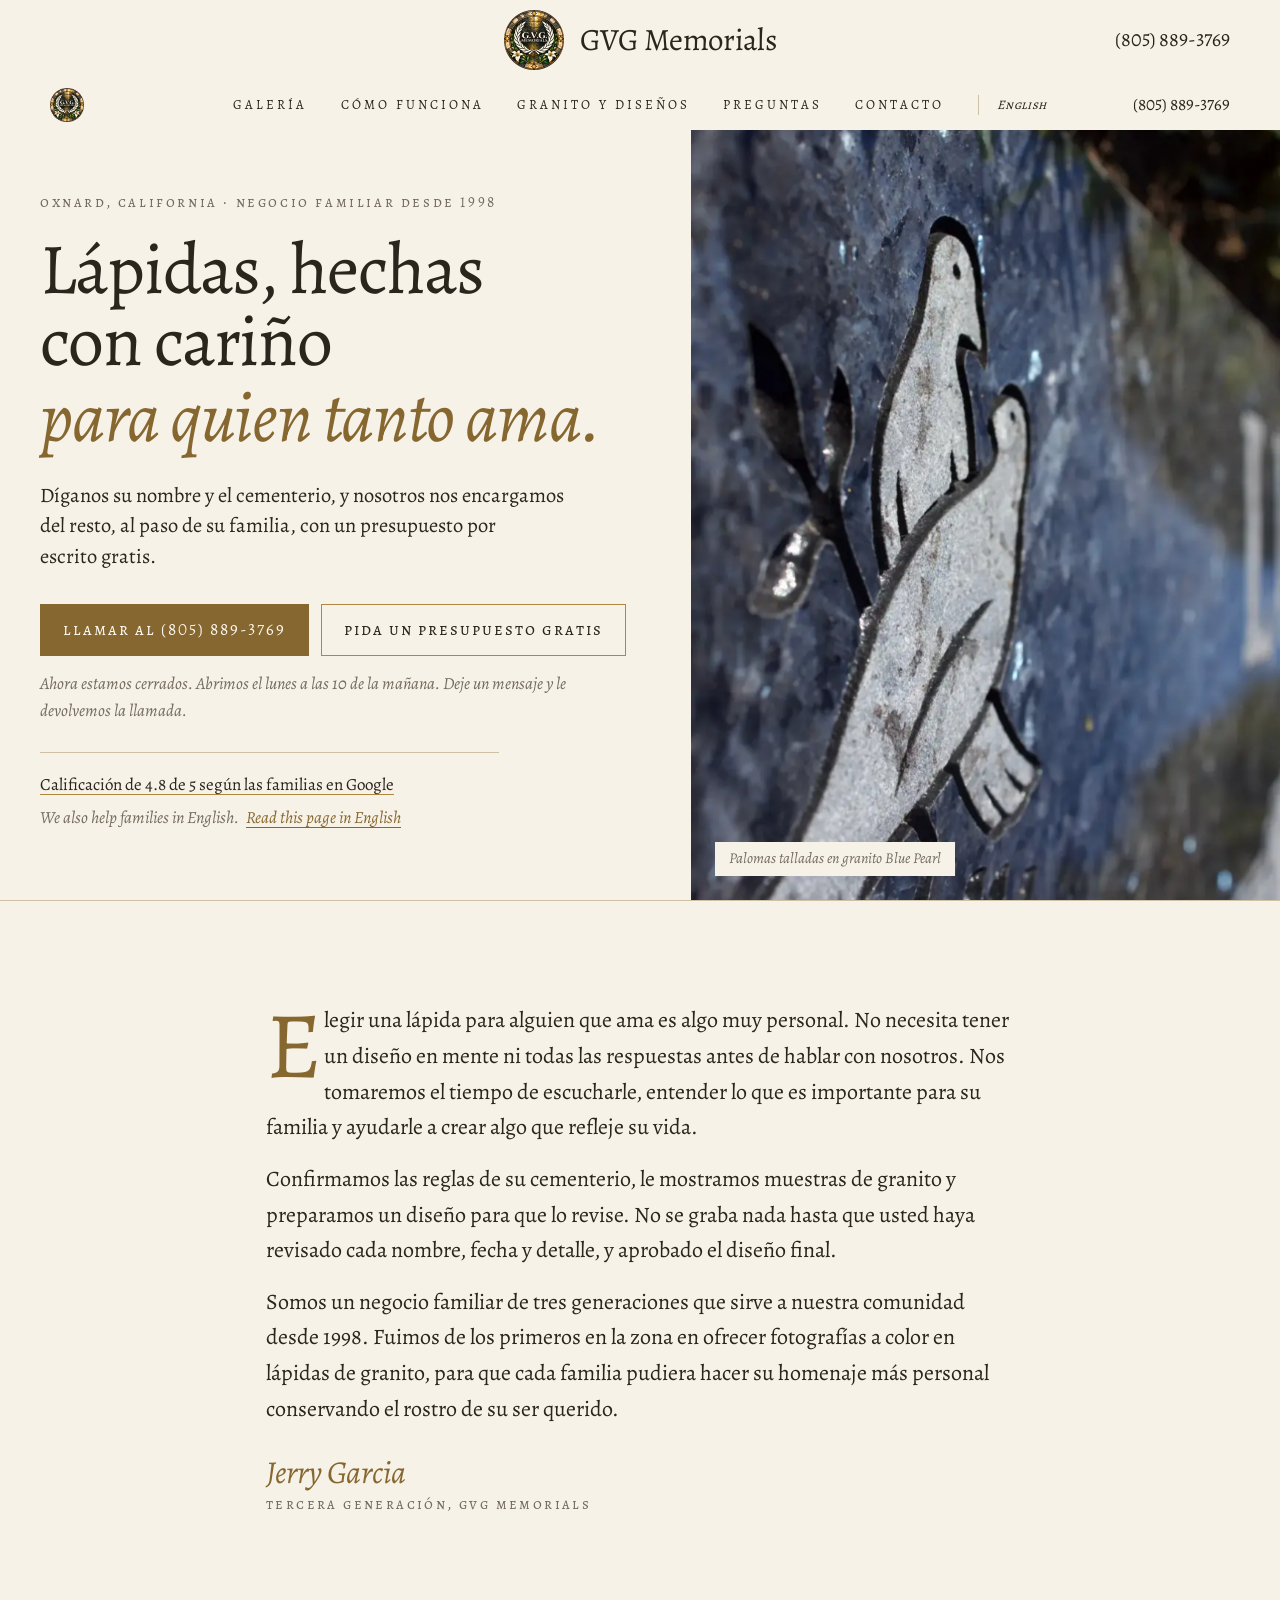
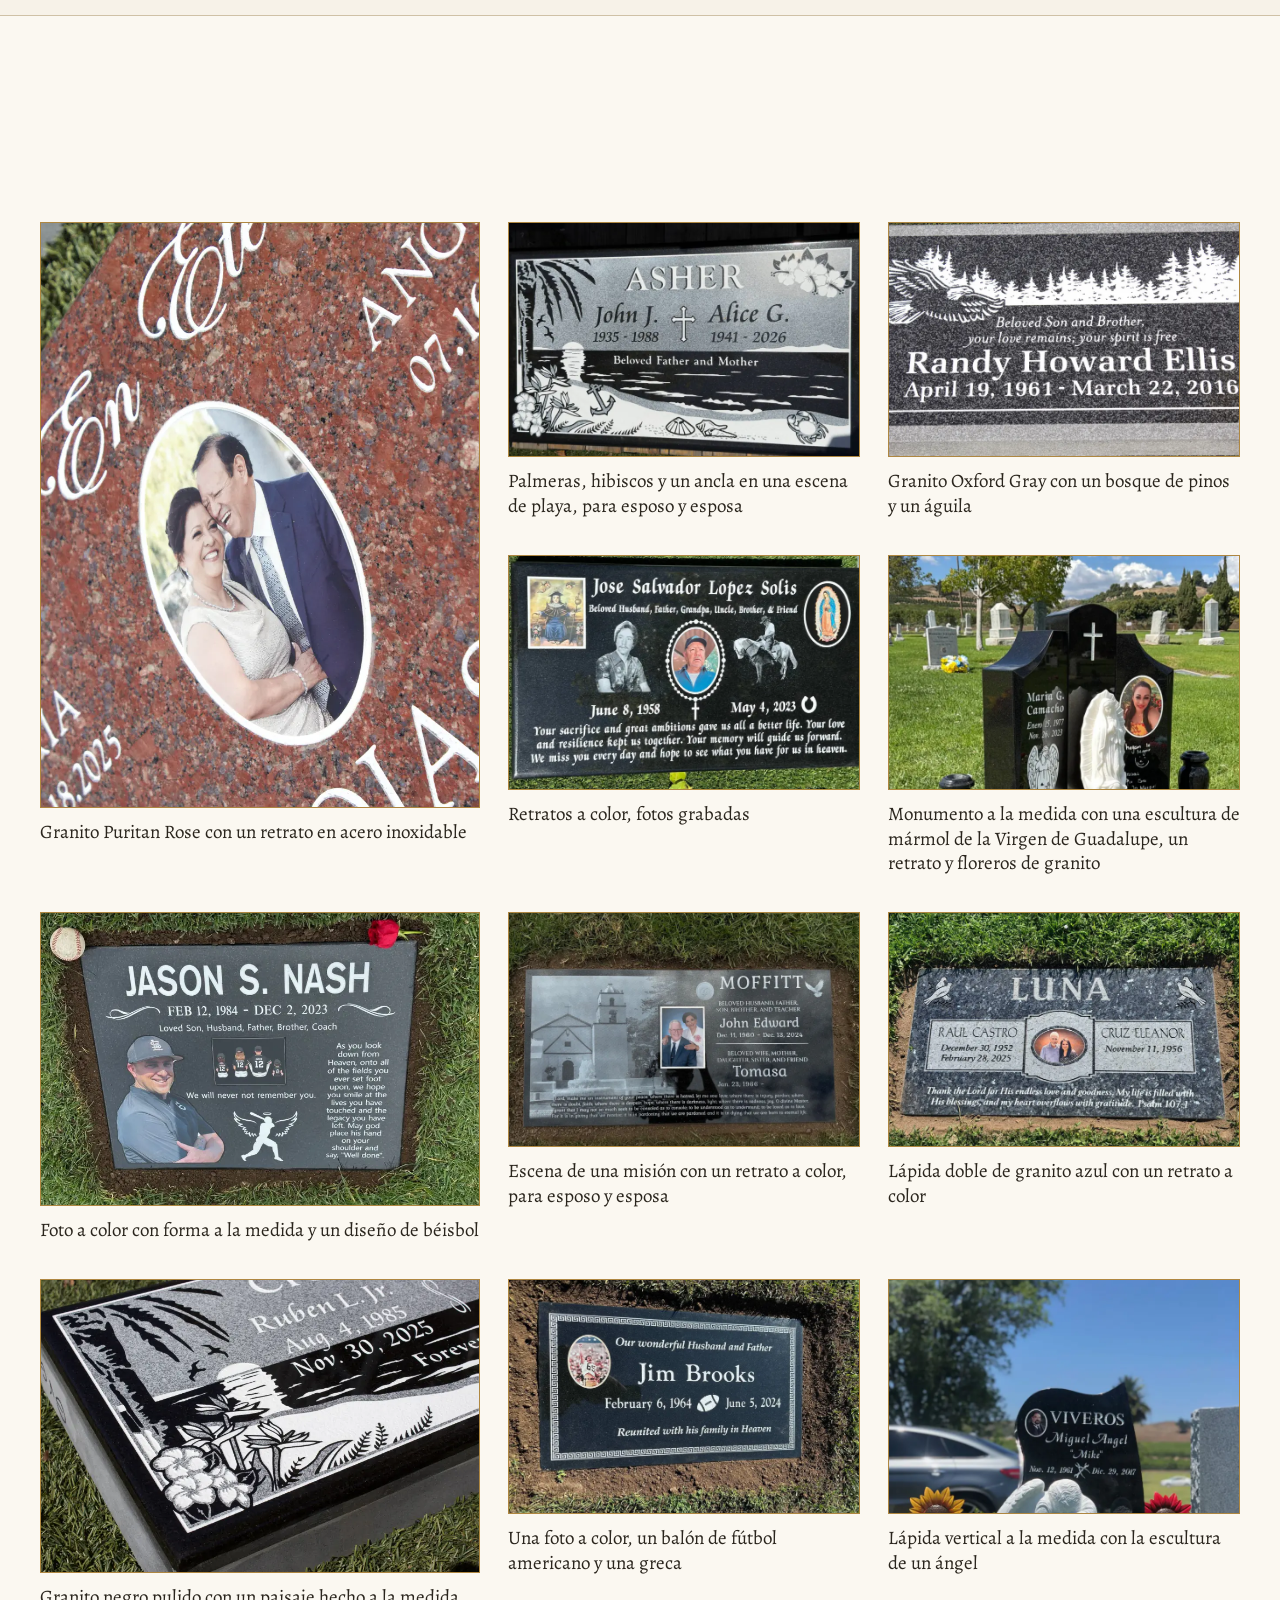
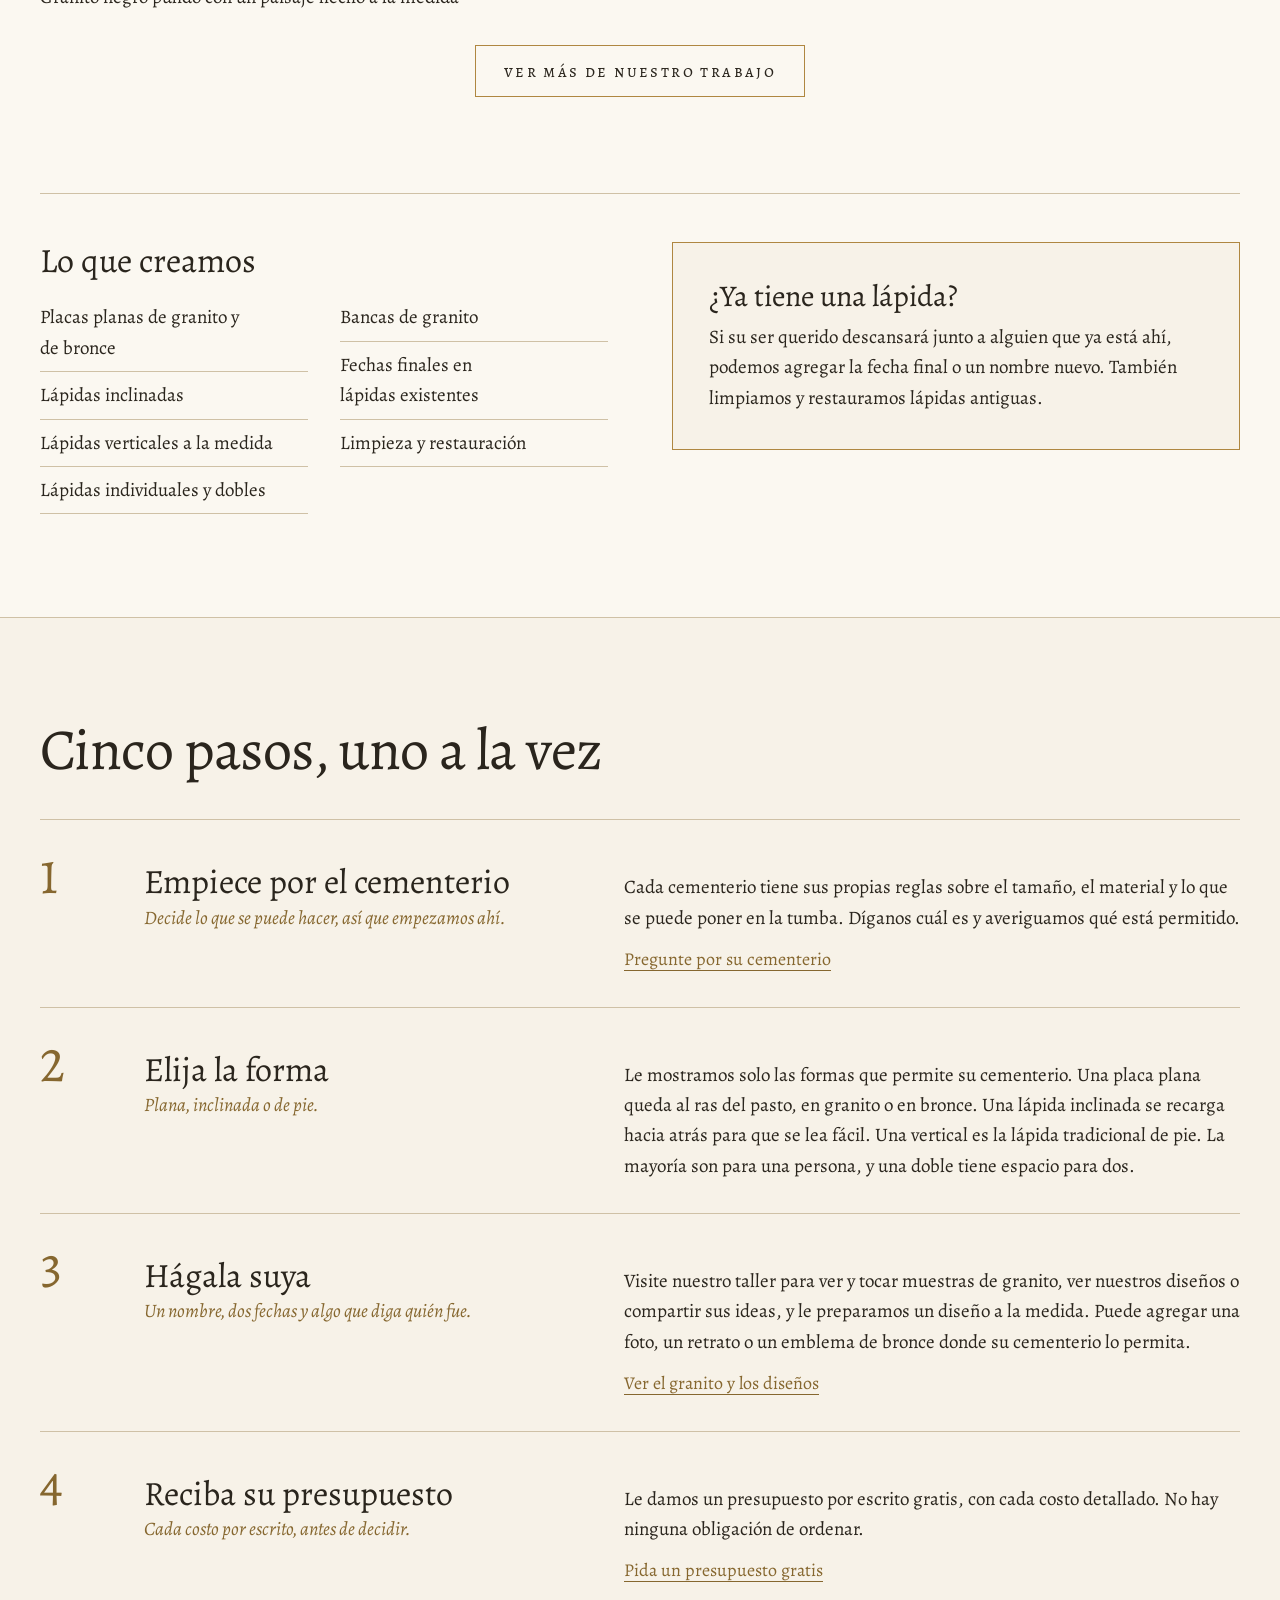
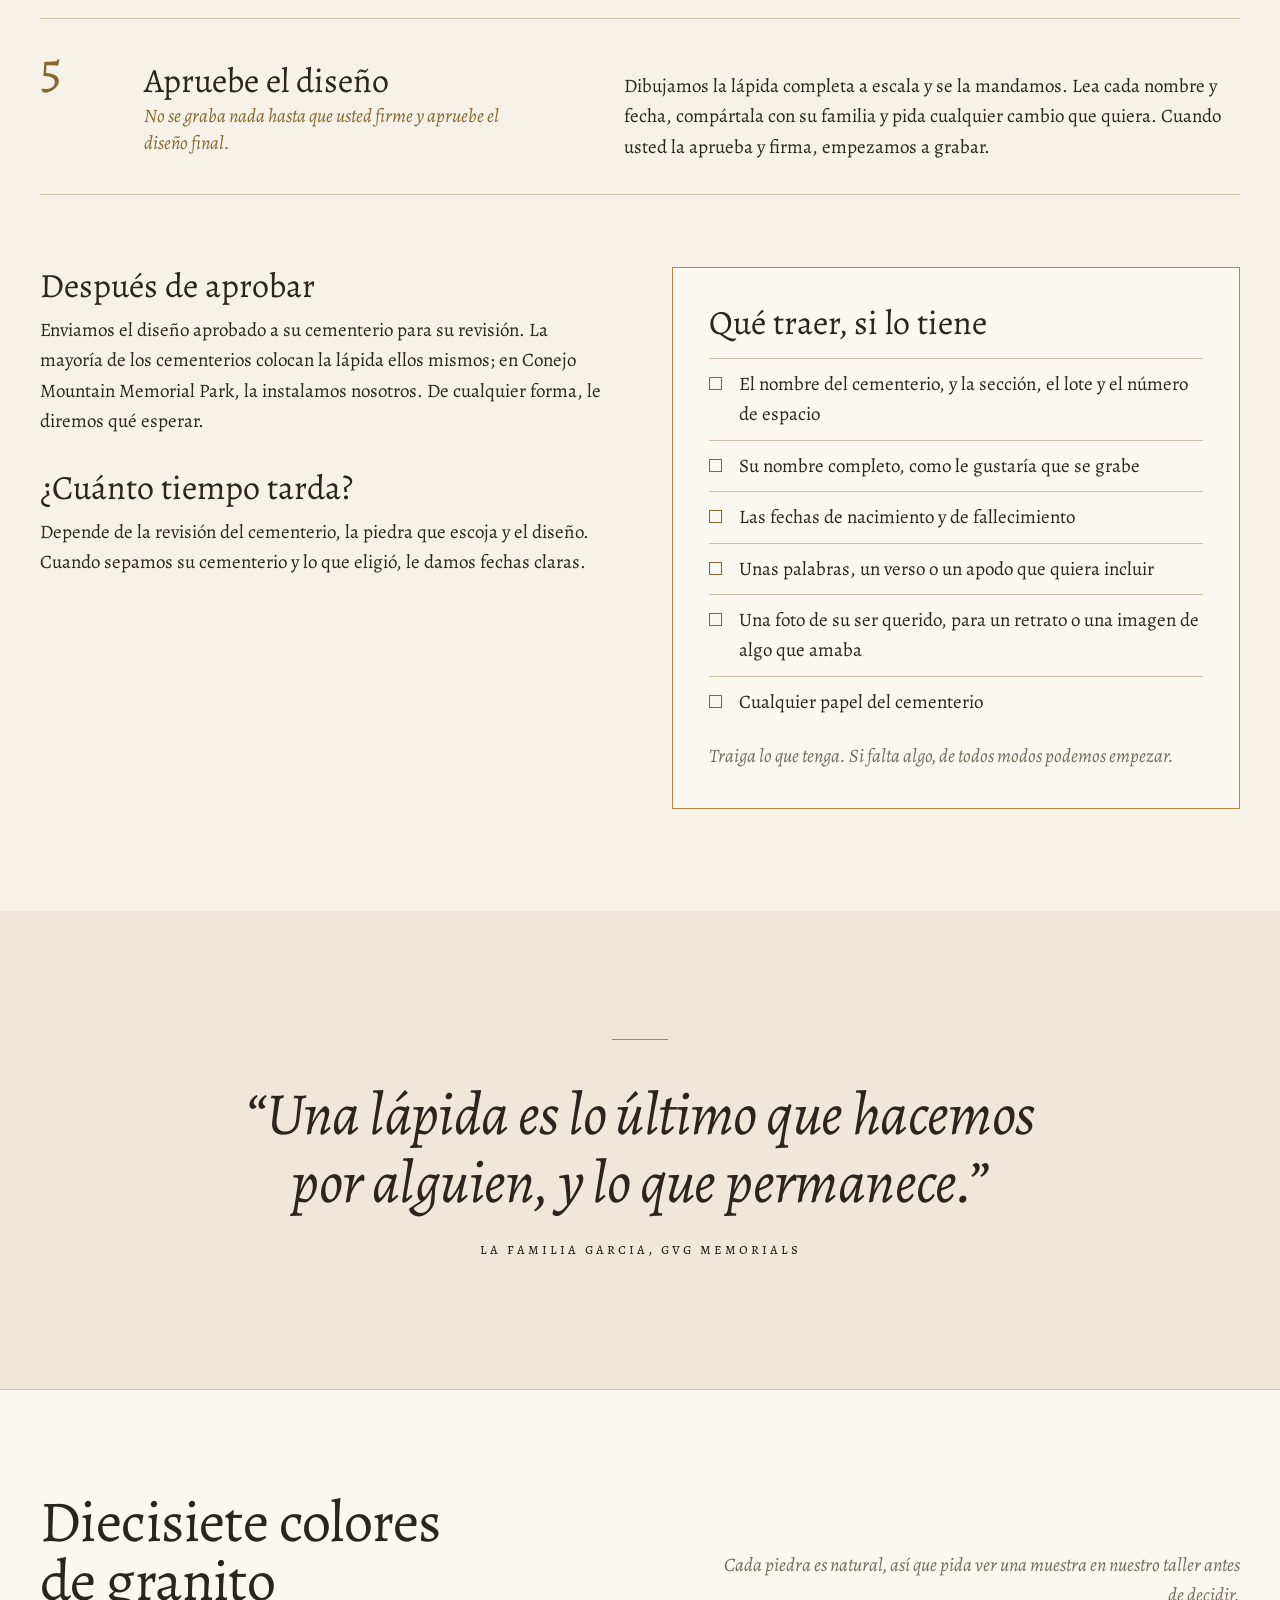
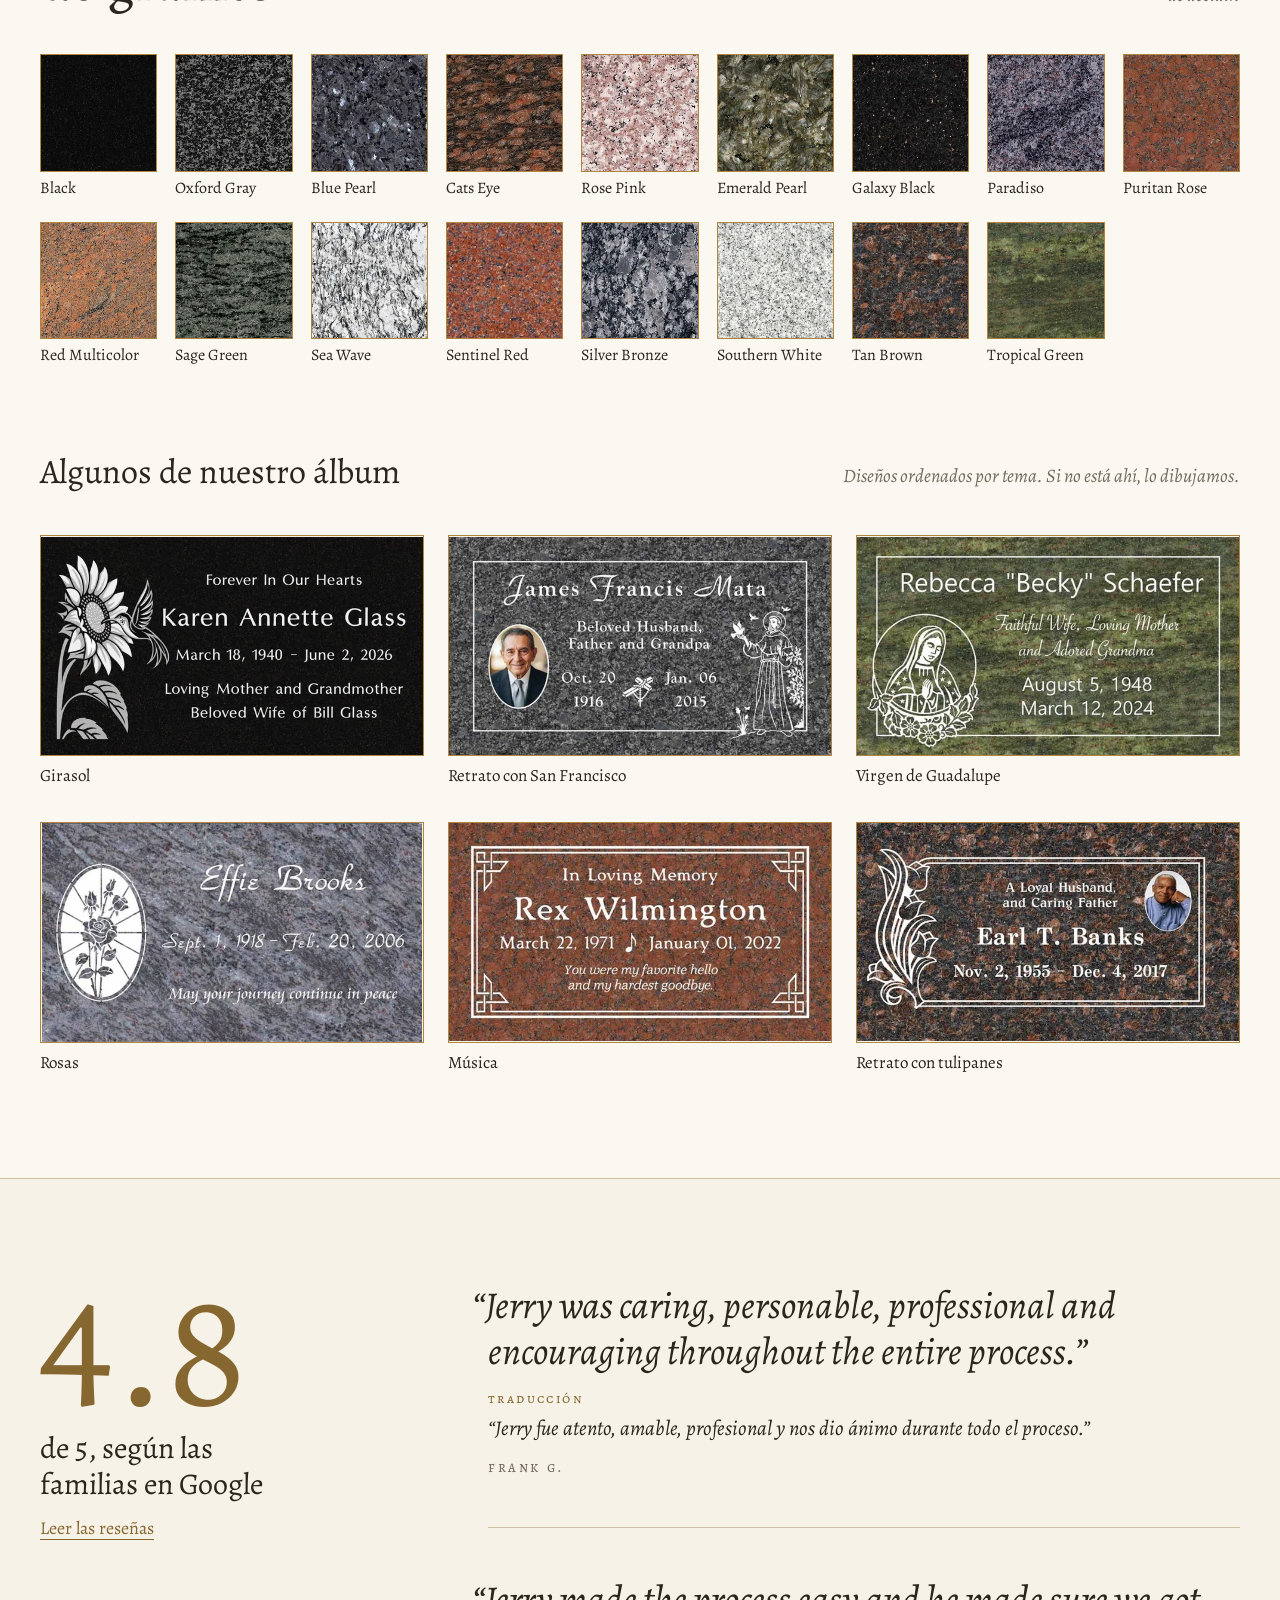
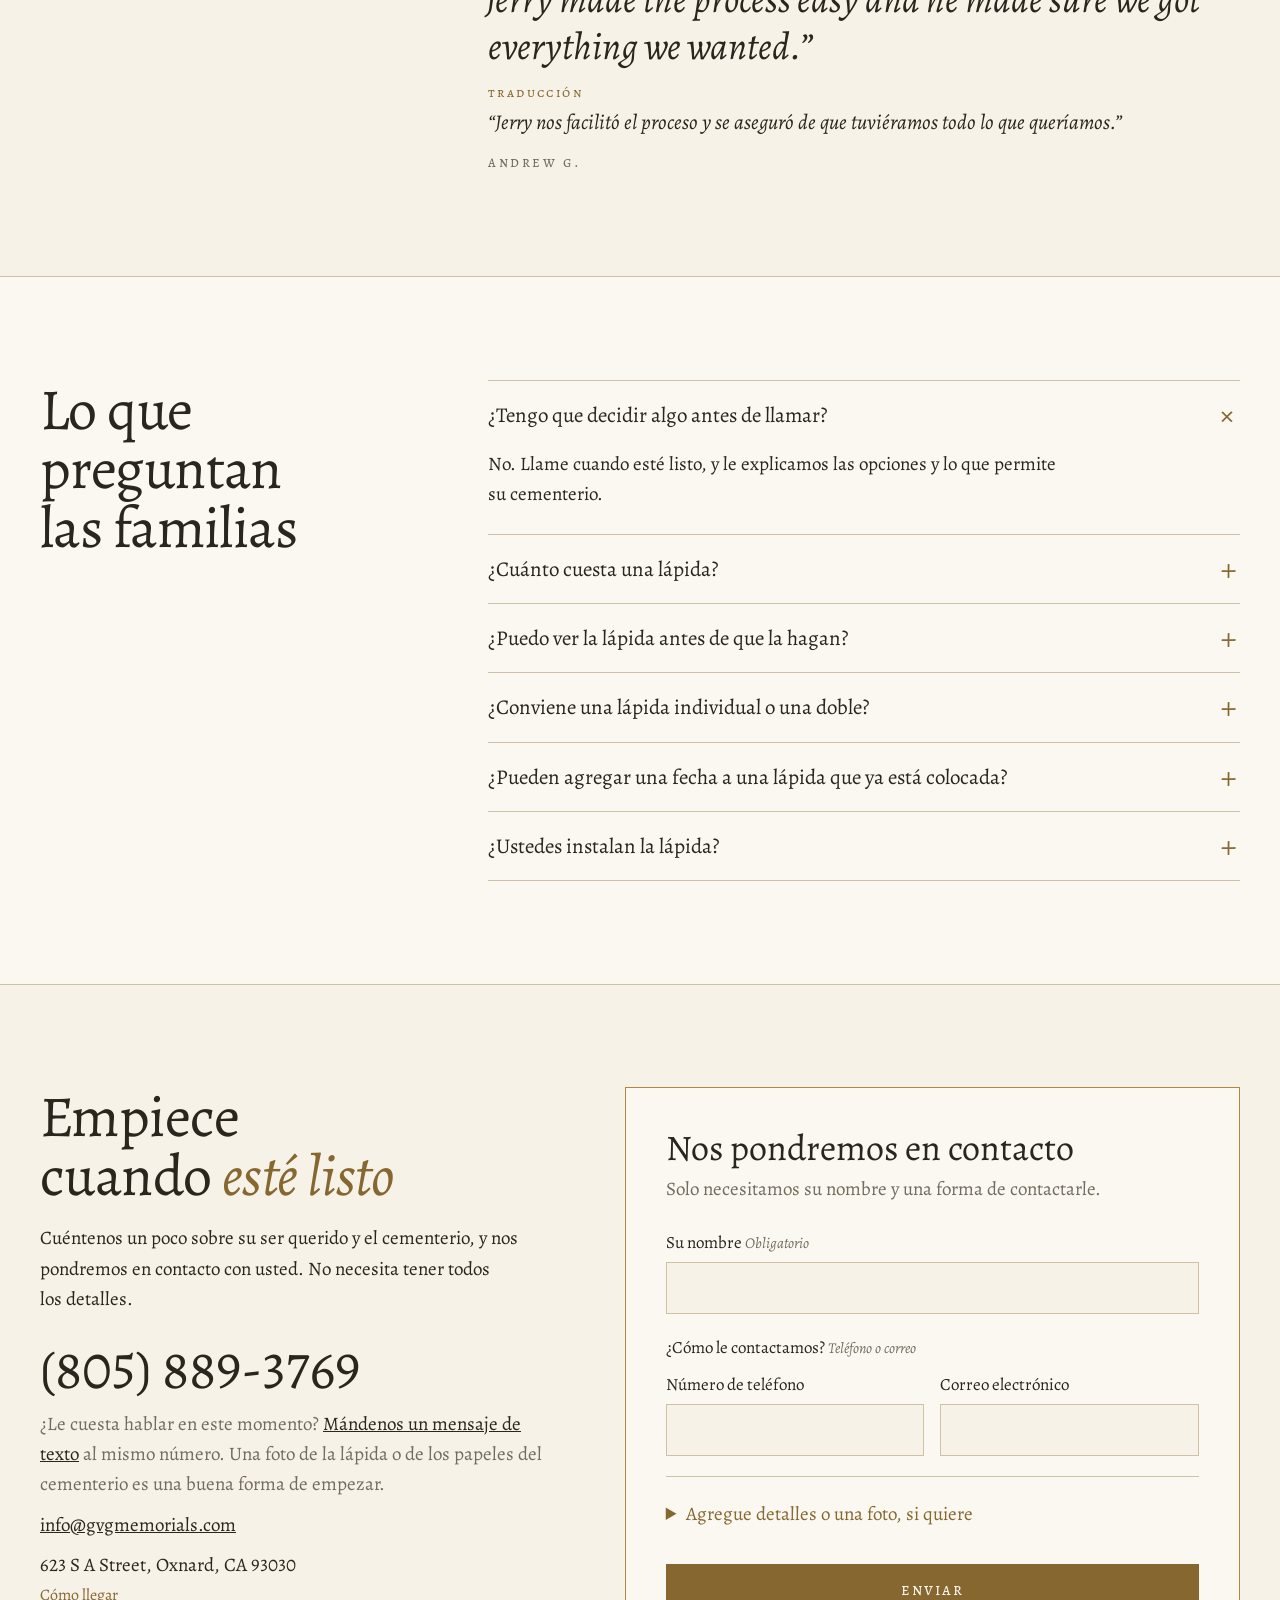
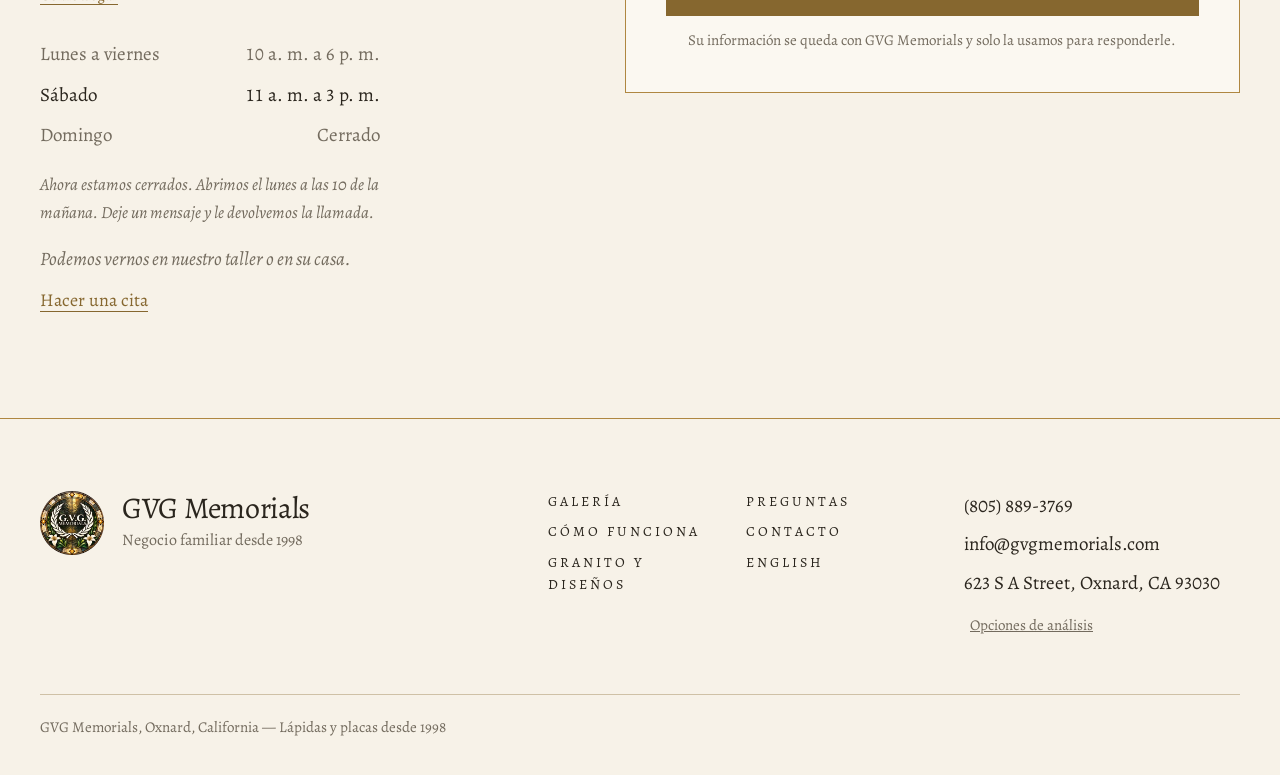
==== commit 411b6043: "Quick fixes: instant cover text, kicker dot, footer dash, drop cap - The cover words and call button" ====
--- a/es/index.html
+++ b/es/index.html
@@ -74,7 +74,7 @@
     <link rel="preload" href="/assets/fonts/alegreya-latin-400-normal.woff2" as="font" type="font/woff2" crossorigin />
     <link rel="preload" href="/assets/fonts/alegreya-latin-400-italic.woff2" as="font" type="font/woff2" crossorigin />
     <link rel="preload" href="/assets/fonts/alegreya-sc-latin-400-normal.woff2" as="font" type="font/woff2" crossorigin />
-    <link rel="stylesheet" href="/styles.css?v=333" />
+    <link rel="stylesheet" href="/styles.css?v=334" />
     <script type="application/ld+json">
       {
         "@context": "https://schema.org",
@@ -192,7 +192,7 @@
       <section class="hero" aria-labelledby="hero-title">
         <div class="hero-grid">
           <div class="hero-copy">
-            <p class="hero-kicker">Oxnard, California · <span>Negocio familiar desde 1998</span></p>
+            <p class="hero-kicker">Oxnard, California<span class="kicker-dot"> · </span><span class="kicker-line">Negocio familiar desde 1998</span></p>
             <h1 id="hero-title">Lápidas, hechas con cariño <em>para quien tanto ama.</em></h1>
             <p class="hero-sub">Díganos su nombre y el cementerio, y nosotros nos encargamos del resto, al paso de su familia, con un presupuesto por escrito gratis.</p>
             <div class="hero-actions">
--- a/styles.css
+++ b/styles.css
@@ -800,7 +800,7 @@
   font-size: 15px;
 }
 .footer-bottom span + span::before {
-  content: " \2014 ";
+  content: " \2014  ";
 }
 
 @media (prefers-reduced-motion: reduce) {
@@ -1087,6 +1087,14 @@
 .hero-kicker span {
   white-space: nowrap;
 }
+@media (max-width: 559px), (min-width: 960px) and (max-width: 1099px) {
+  .hero-kicker .kicker-dot {
+    display: none;
+  }
+  .hero-kicker .kicker-line {
+    display: block;
+  }
+}
 .hero-kicker {
   color: var(--muted);
   font-size: 15px;
@@ -1212,20 +1220,8 @@
   }
 }
 @media (prefers-reduced-motion: no-preference) {
-  .hero-copy > * {
-    animation: rise 900ms cubic-bezier(0.2, 0.7, 0.2, 1) both;
-  }
-  .hero-copy > :nth-child(2) { animation-delay: 80ms; }
-  .hero-copy > :nth-child(3) { animation-delay: 160ms; }
-  .hero-copy > :nth-child(n + 4) { animation-delay: 240ms; }
   .hero-figure img {
     animation: settle 1800ms cubic-bezier(0.2, 0.7, 0.2, 1) both;
-  }
-}
-@keyframes rise {
-  from {
-    opacity: 0;
-    transform: translateY(14px);
   }
 }
 @keyframes settle {
@@ -1247,7 +1243,7 @@
 }
 .dropcap::first-letter {
   float: left;
-  margin: 0.06em 0.1em 0 0;
+  margin: 0.06em 0.02em 0 0;
   color: var(--gold-dk);
   font-family: var(--display);
   font-size: 4.3em;
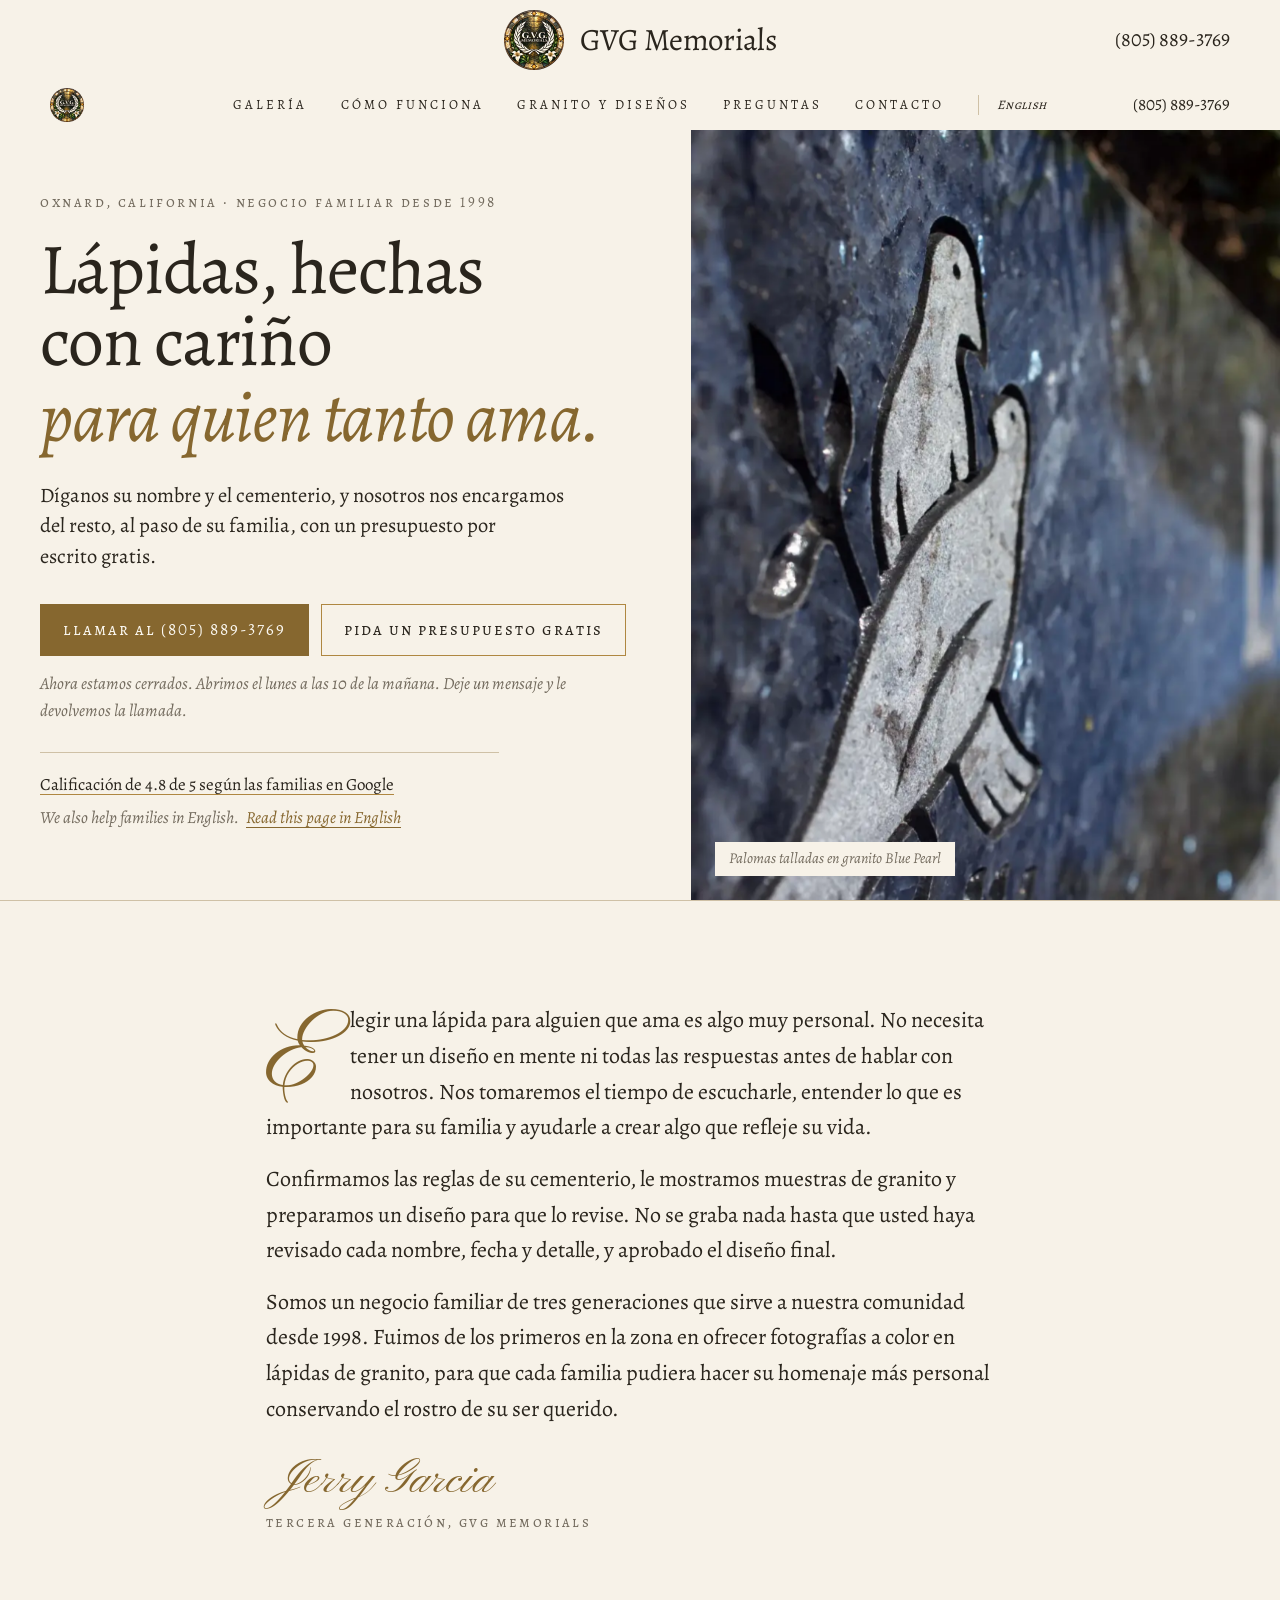
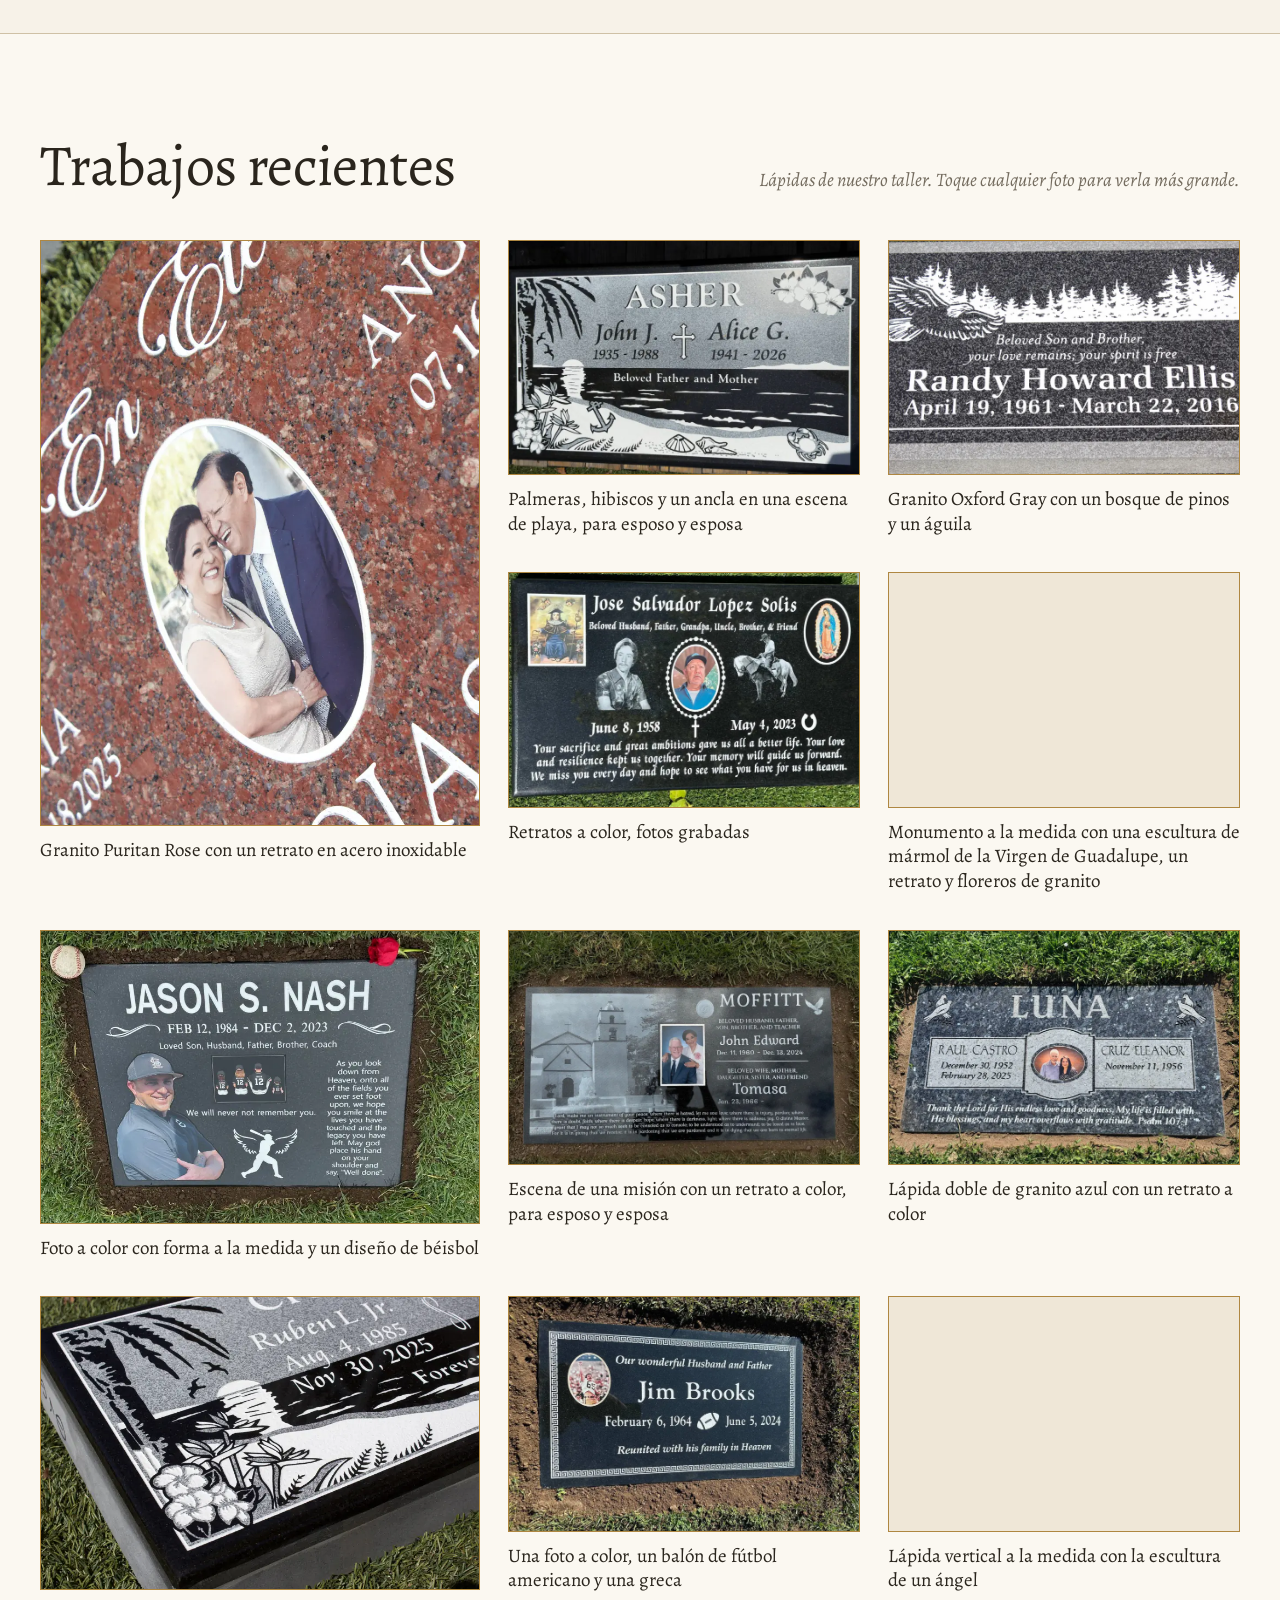
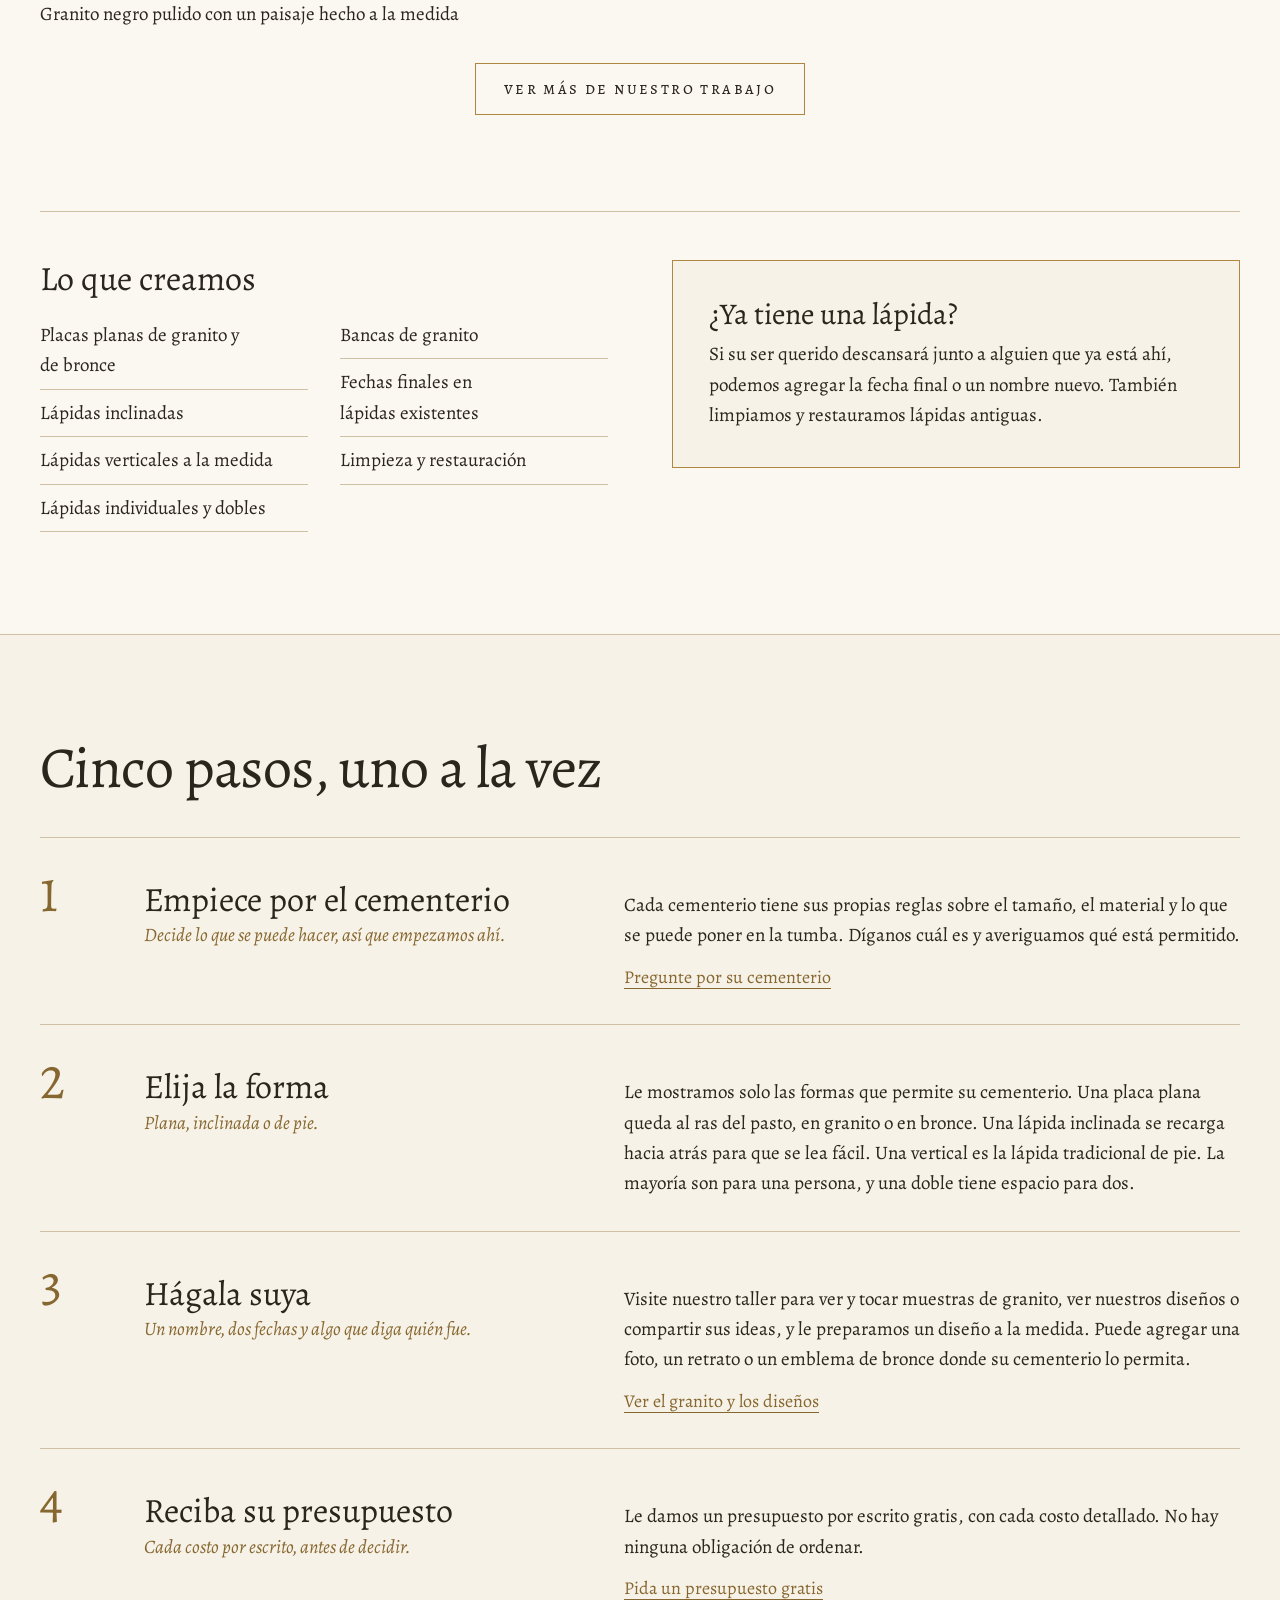
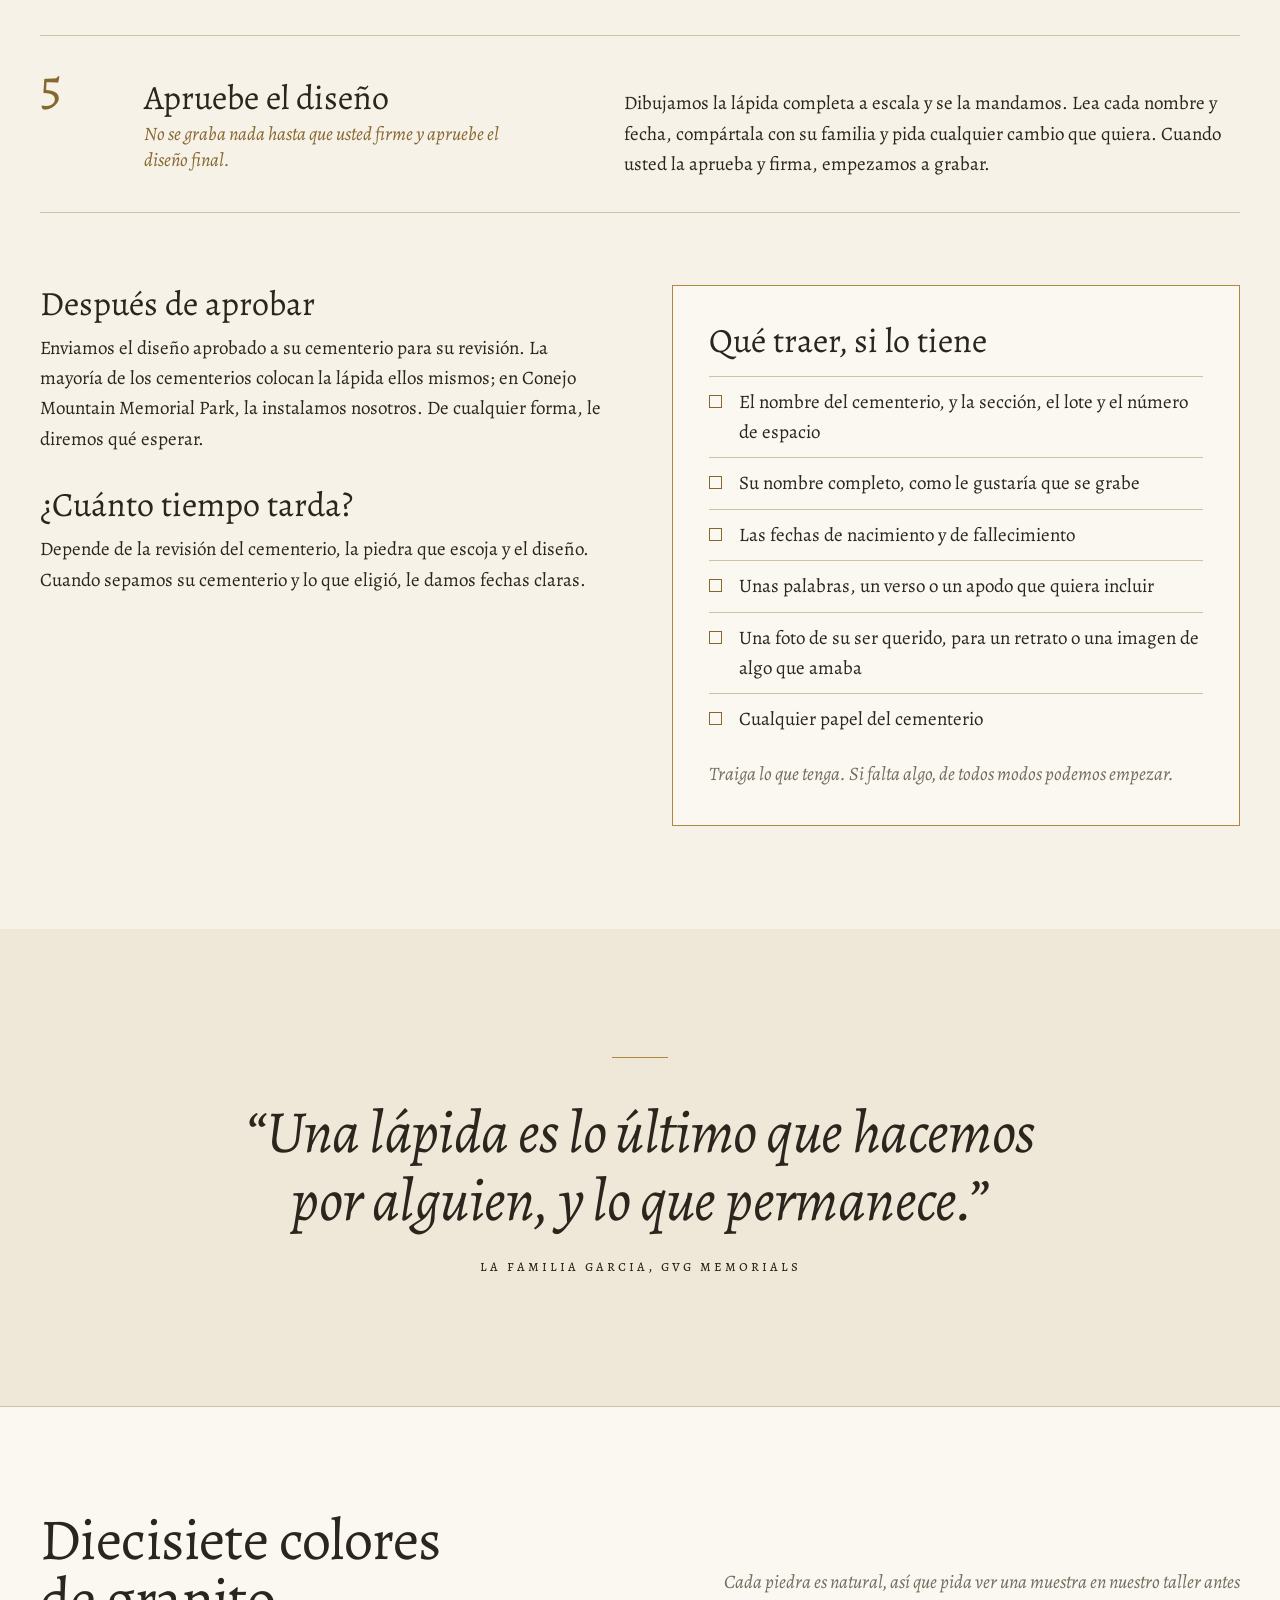
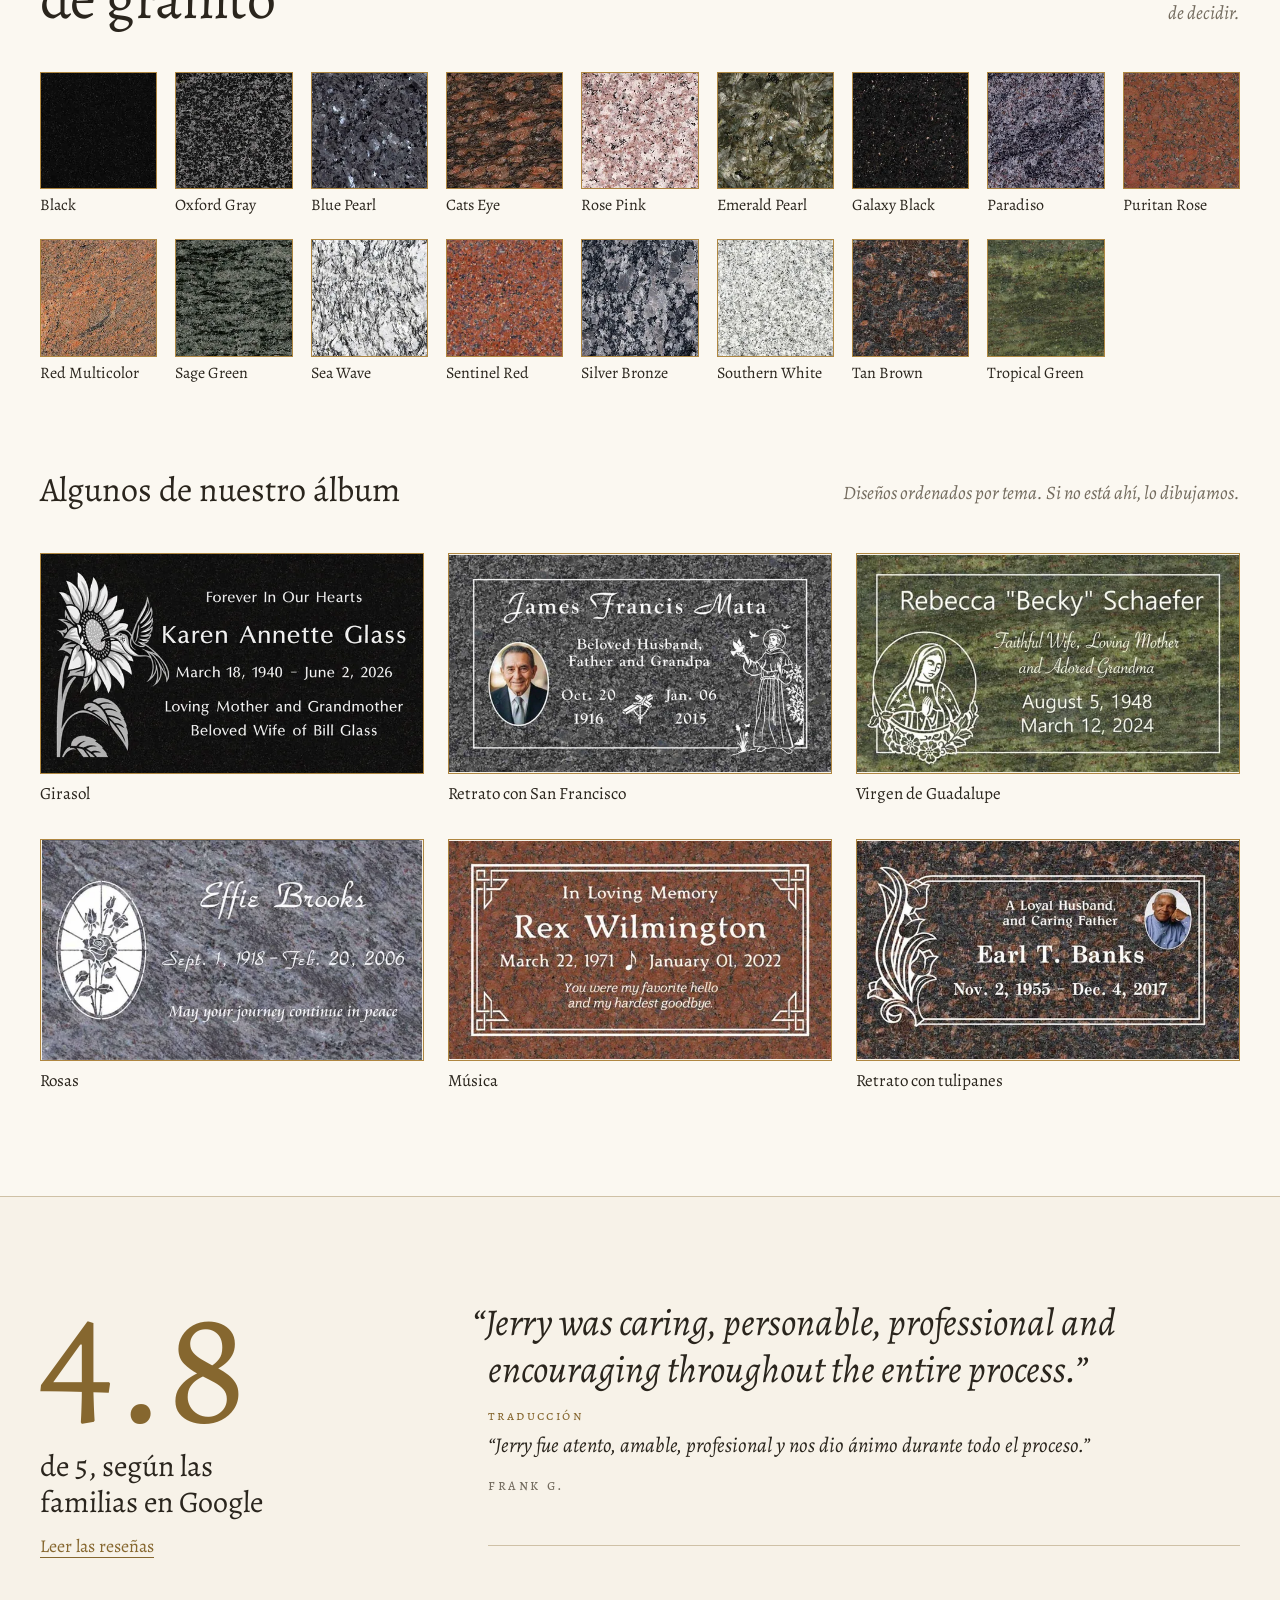
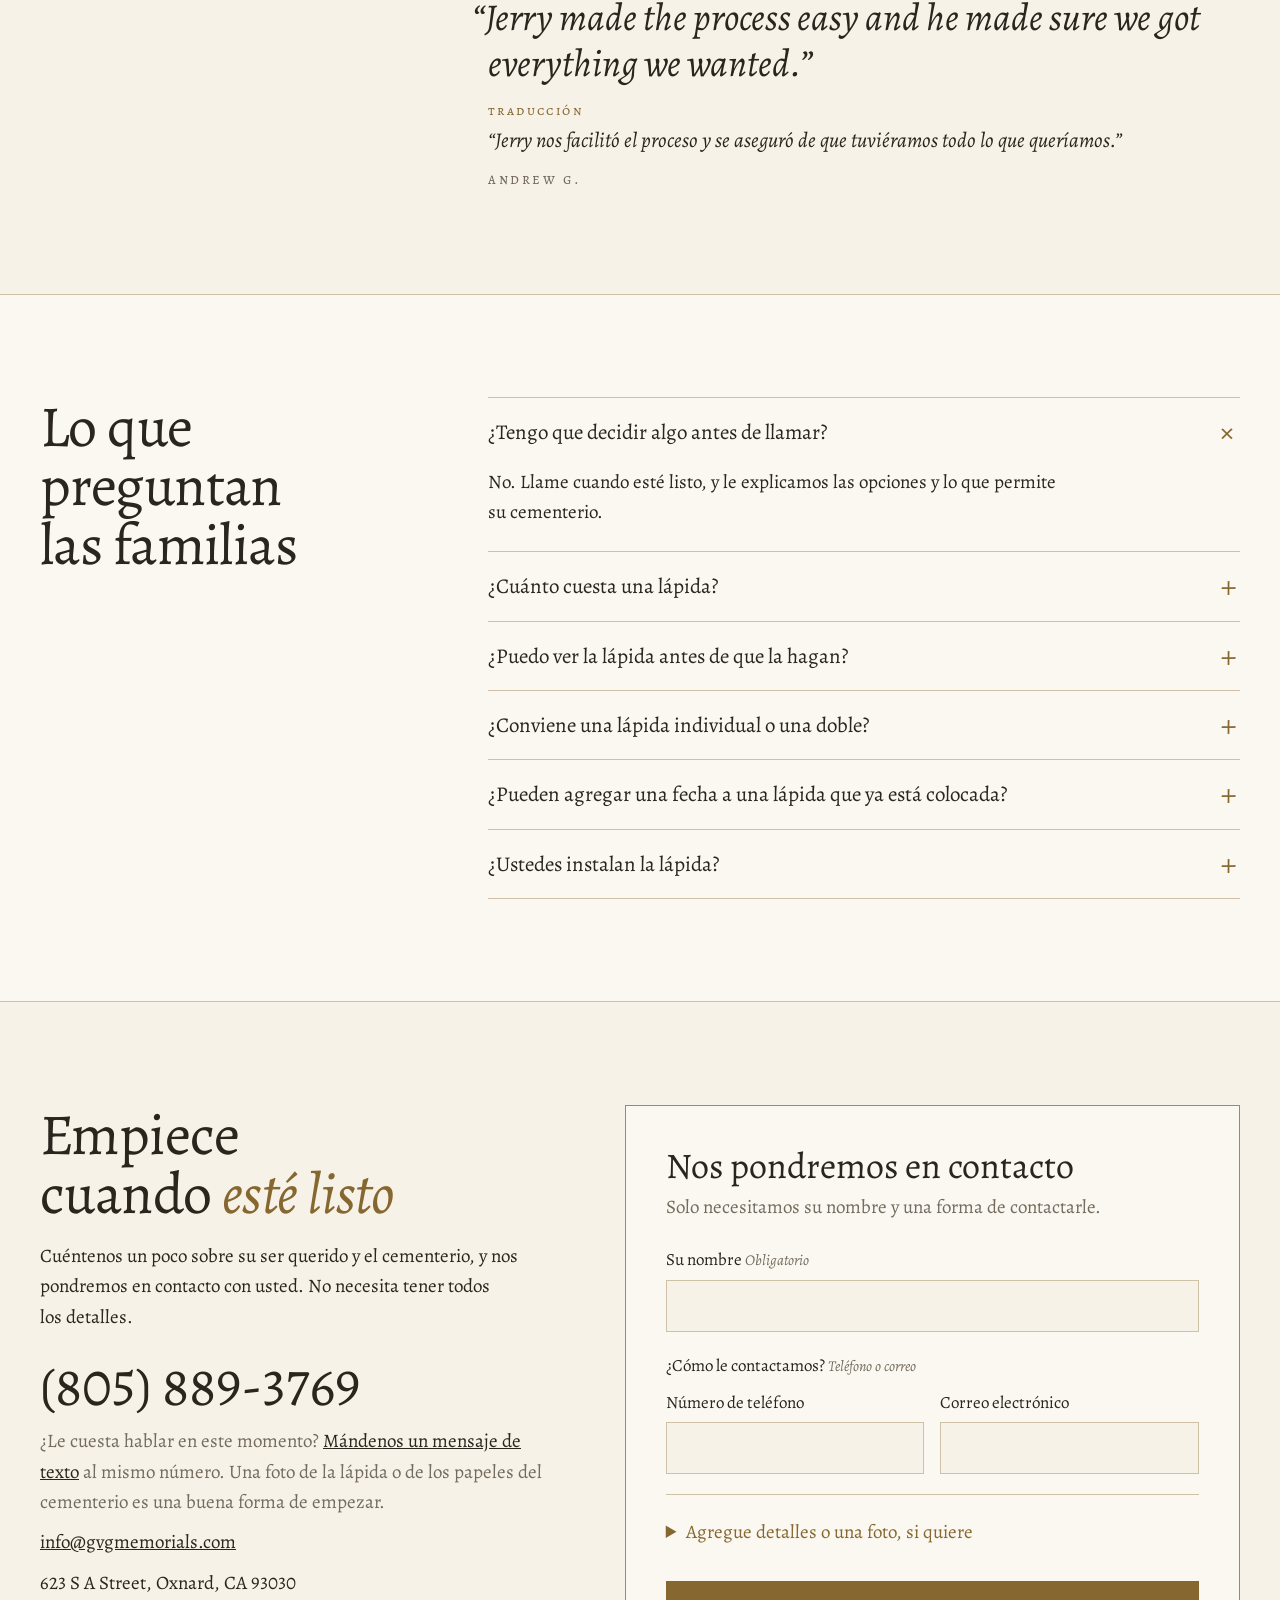
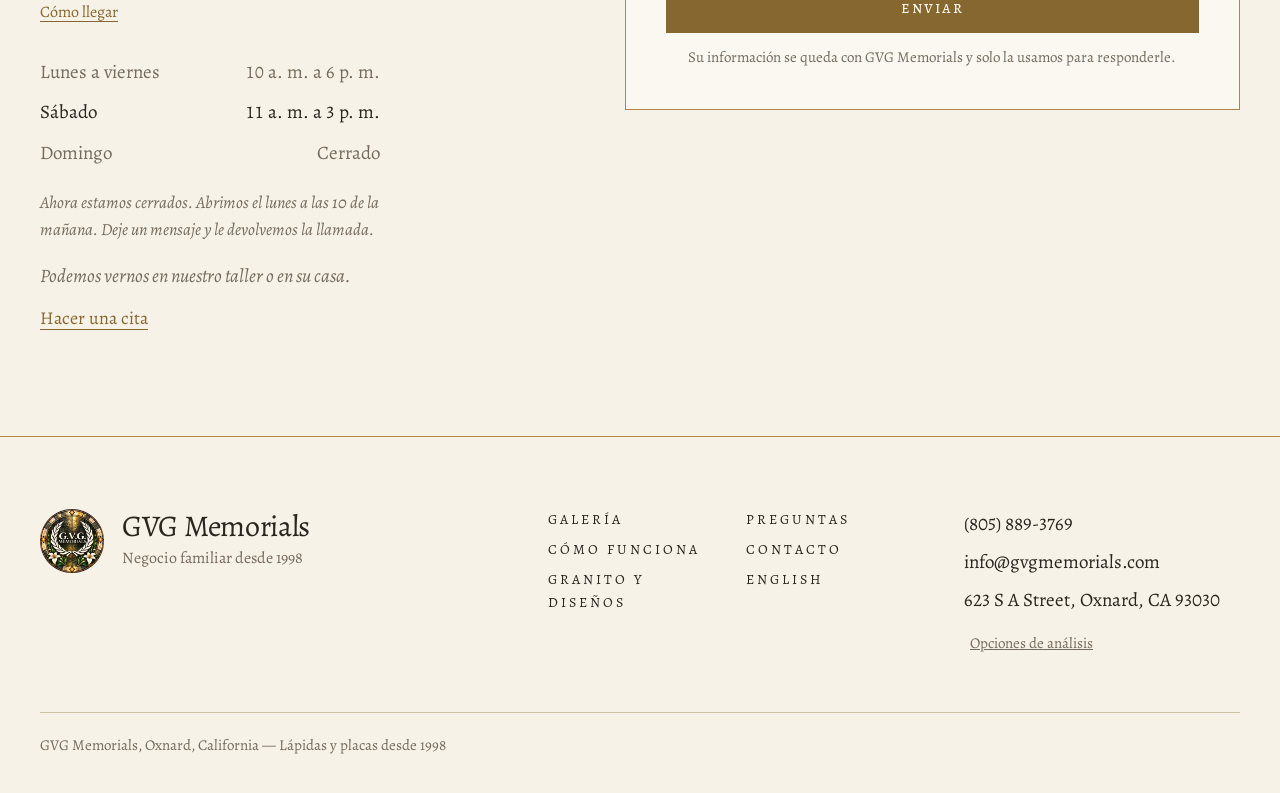
==== commit a12300bb: "Opening note: Pinyon Script first letter and Jerry's name Jerry chose Pinyon Script for the note's f" ====
--- a/es/index.html
+++ b/es/index.html
@@ -74,7 +74,7 @@
     <link rel="preload" href="/assets/fonts/alegreya-latin-400-normal.woff2" as="font" type="font/woff2" crossorigin />
     <link rel="preload" href="/assets/fonts/alegreya-latin-400-italic.woff2" as="font" type="font/woff2" crossorigin />
     <link rel="preload" href="/assets/fonts/alegreya-sc-latin-400-normal.woff2" as="font" type="font/woff2" crossorigin />
-    <link rel="stylesheet" href="/styles.css?v=334" />
+    <link rel="stylesheet" href="/styles.css?v=335" />
     <script type="application/ld+json">
       {
         "@context": "https://schema.org",
--- a/styles.css
+++ b/styles.css
@@ -24,6 +24,15 @@
 @font-face {
   font-family: "Alegreya SC";
   src: url("assets/fonts/alegreya-sc-latin-400-normal.woff2") format("woff2");
+  font-weight: 400;
+  font-style: normal;
+  font-display: swap;
+}
+
+/* Pinyon Script (SIL Open Font License): only the opening note's first letter and Jerry's name. */
+@font-face {
+  font-family: "Pinyon Script";
+  src: url("assets/fonts/pinyon-script-latin-400-normal.woff2") format("woff2");
   font-weight: 400;
   font-style: normal;
   font-display: swap;
@@ -42,6 +51,7 @@
   --muted: #736b5e;
   --error: #8f2f22;
   --display: "Alegreya", Georgia, serif;
+  --script: "Pinyon Script", "Alegreya", Georgia, serif;
   --text: "Alegreya", Georgia, serif;
   --caps: "Alegreya SC", "Alegreya", Georgia, serif;
   --gutter: 16px;
@@ -1243,24 +1253,30 @@
 }
 .dropcap::first-letter {
   float: left;
-  margin: 0.06em 0.02em 0 0;
+  margin: 0.09em 0.21em 0 -0.1em;
   color: var(--gold-dk);
-  font-family: var(--display);
-  font-size: 4.3em;
+  font-family: var(--script);
+  font-size: 5.2em;
   font-weight: 400;
-  line-height: 0.78;
+  line-height: 0.8;
+}
+/* The Spanish note opens with an E, whose swashes reach farther than the C's. */
+html[lang="es"] .dropcap::first-letter {
+  margin: 0.09em 0.25em 0 0;
 }
 .intro-body .signoff {
   margin-top: 28px;
   color: var(--gold-dk);
-  font-family: var(--display);
-  font-size: clamp(26px, 3vw, 32px);
-  font-style: italic;
+  font-family: var(--script);
+  font-size: clamp(40px, 4.6vw, 48px);
+  font-style: normal;
   line-height: 1.1;
+  text-indent: 0.2em; /* the J's tail reaches left, so this lines the tail up with the text */
 }
 .signoff span {
   display: block;
   margin-top: 6px;
+  text-indent: 0;
   color: var(--muted);
   font-size: 15px;
   font-style: normal;
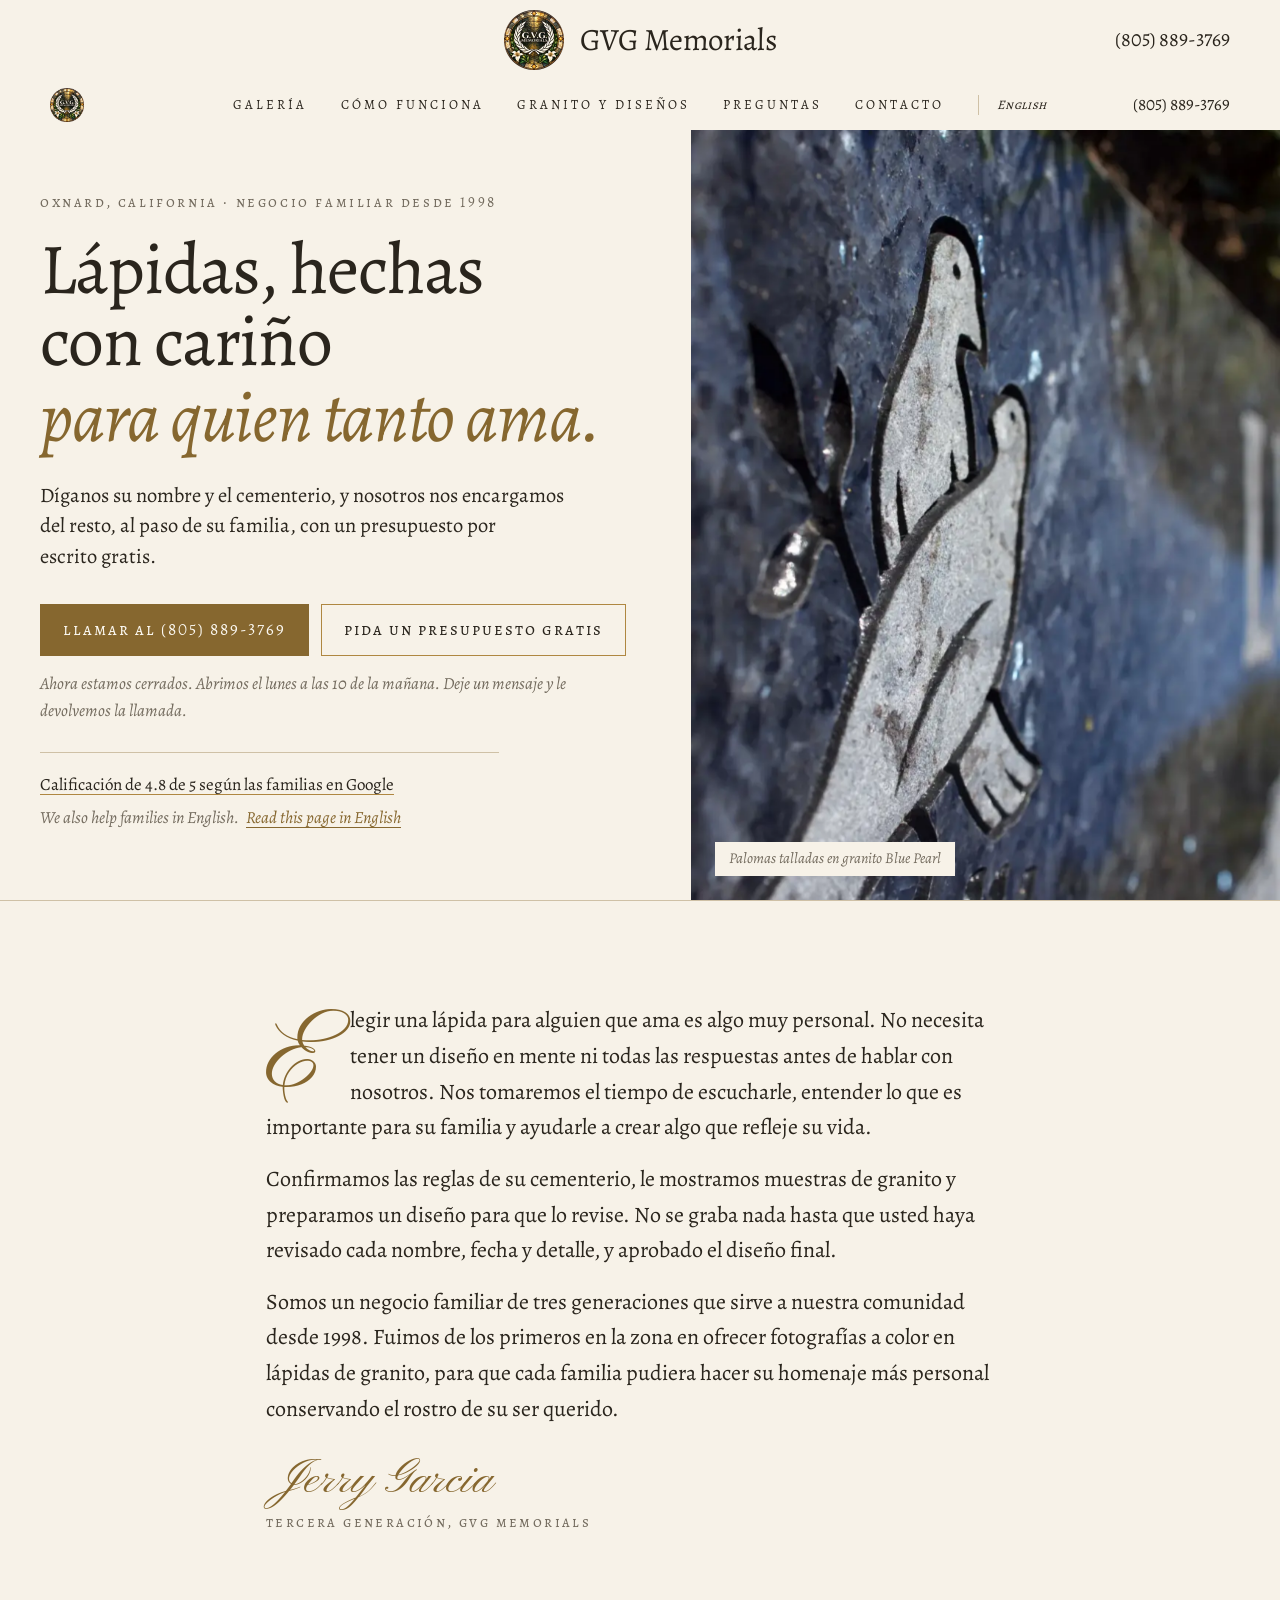
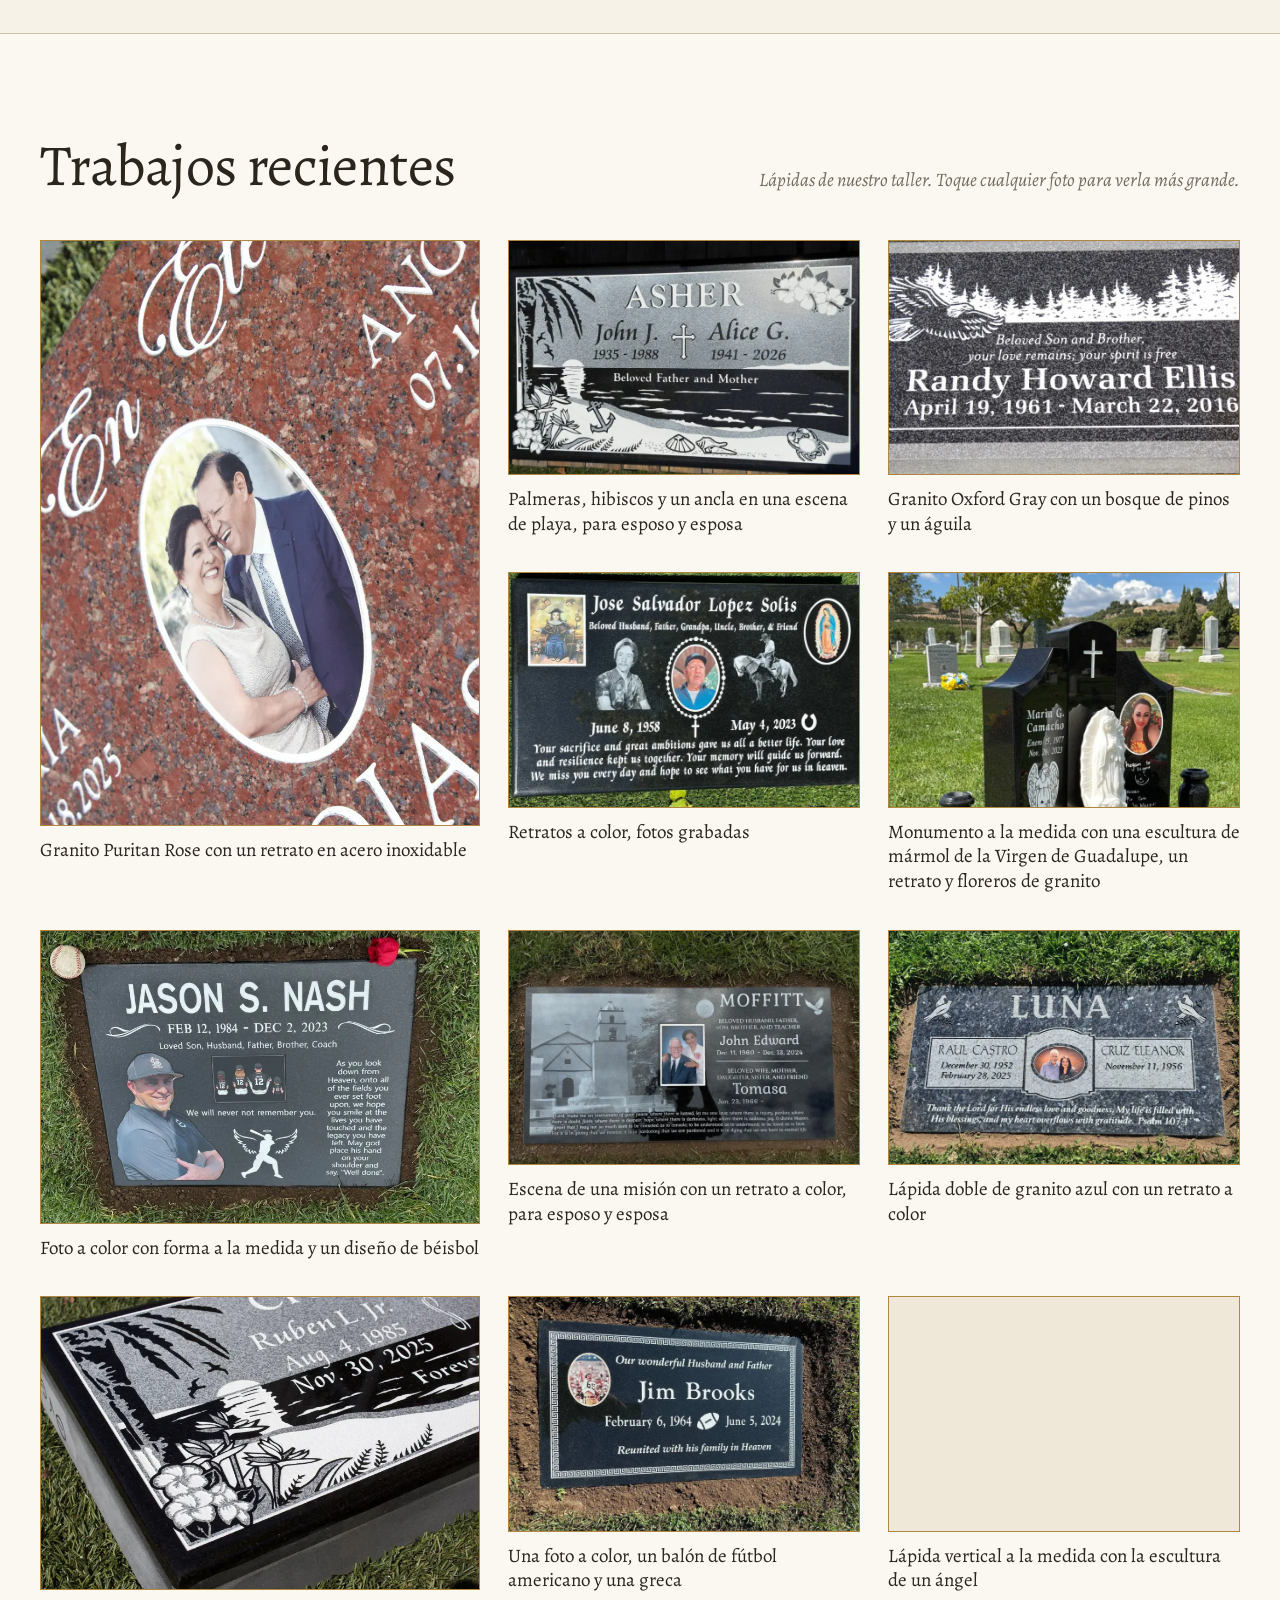
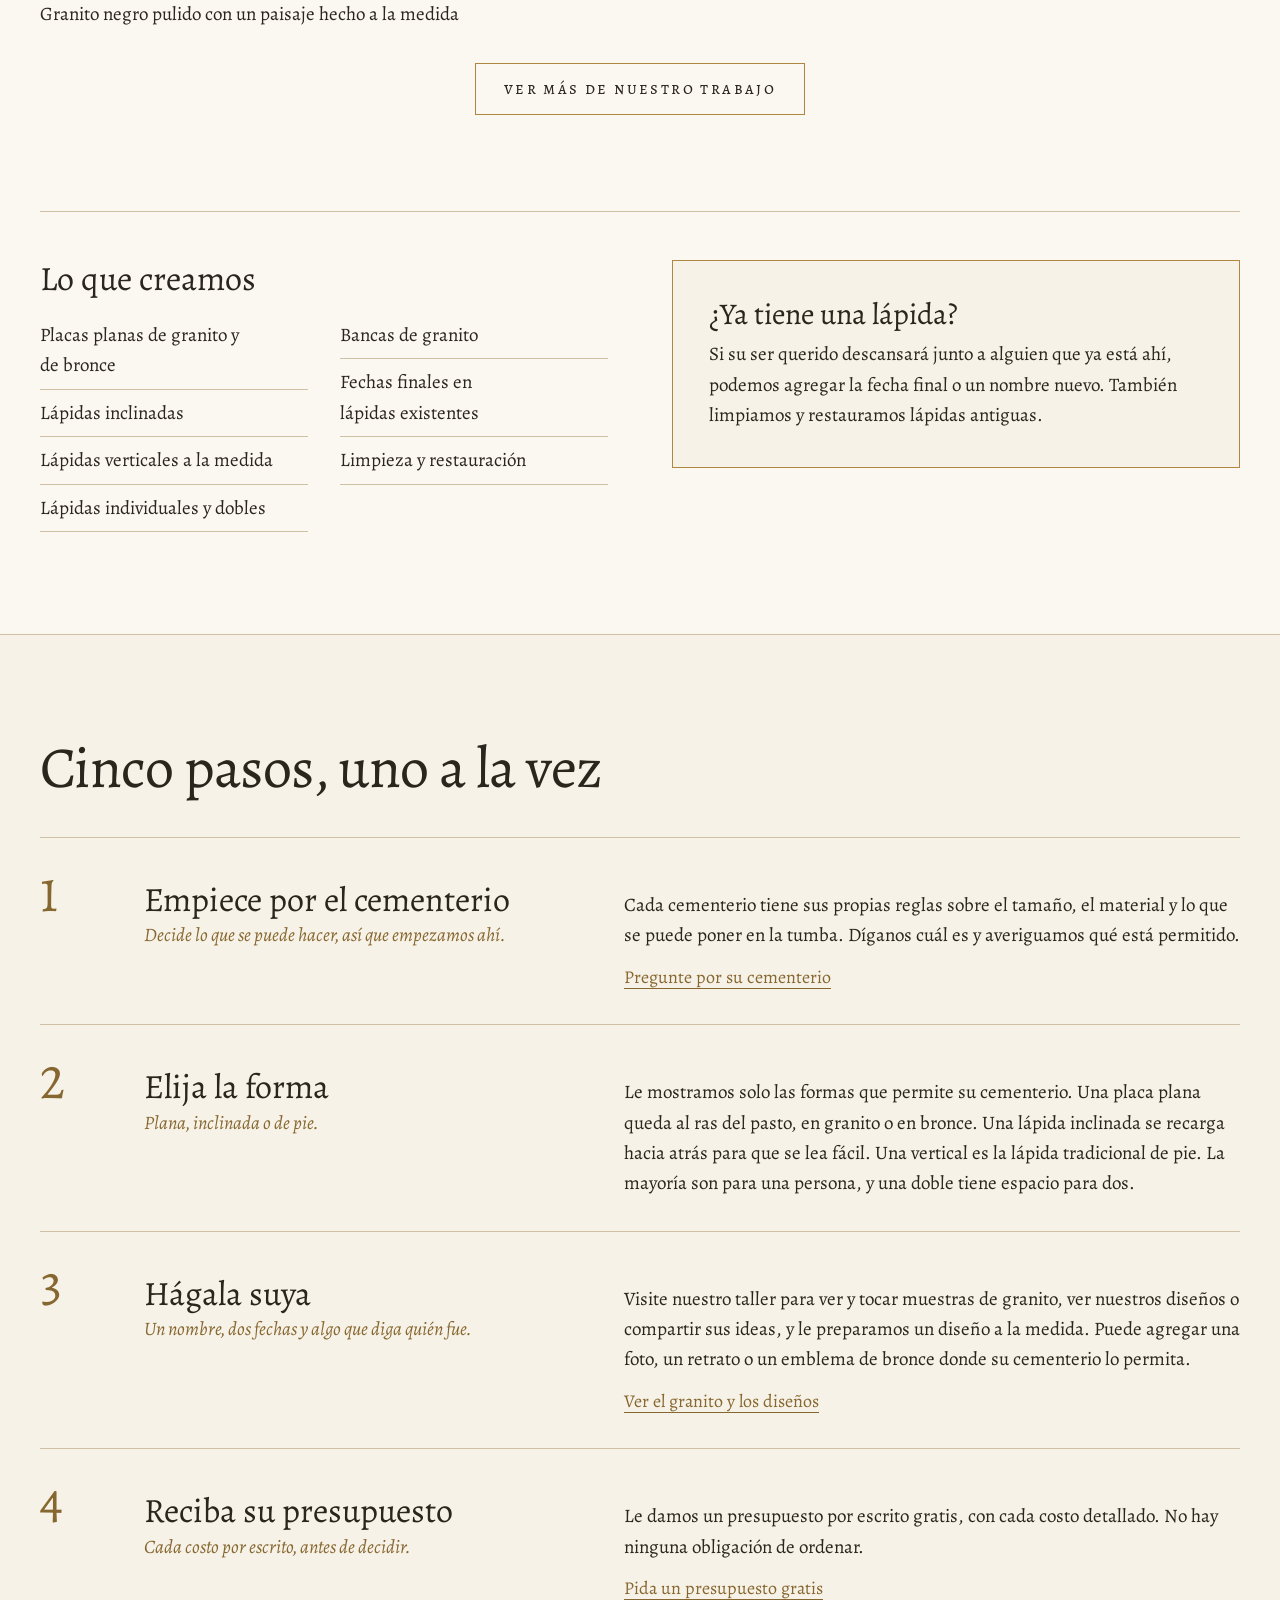
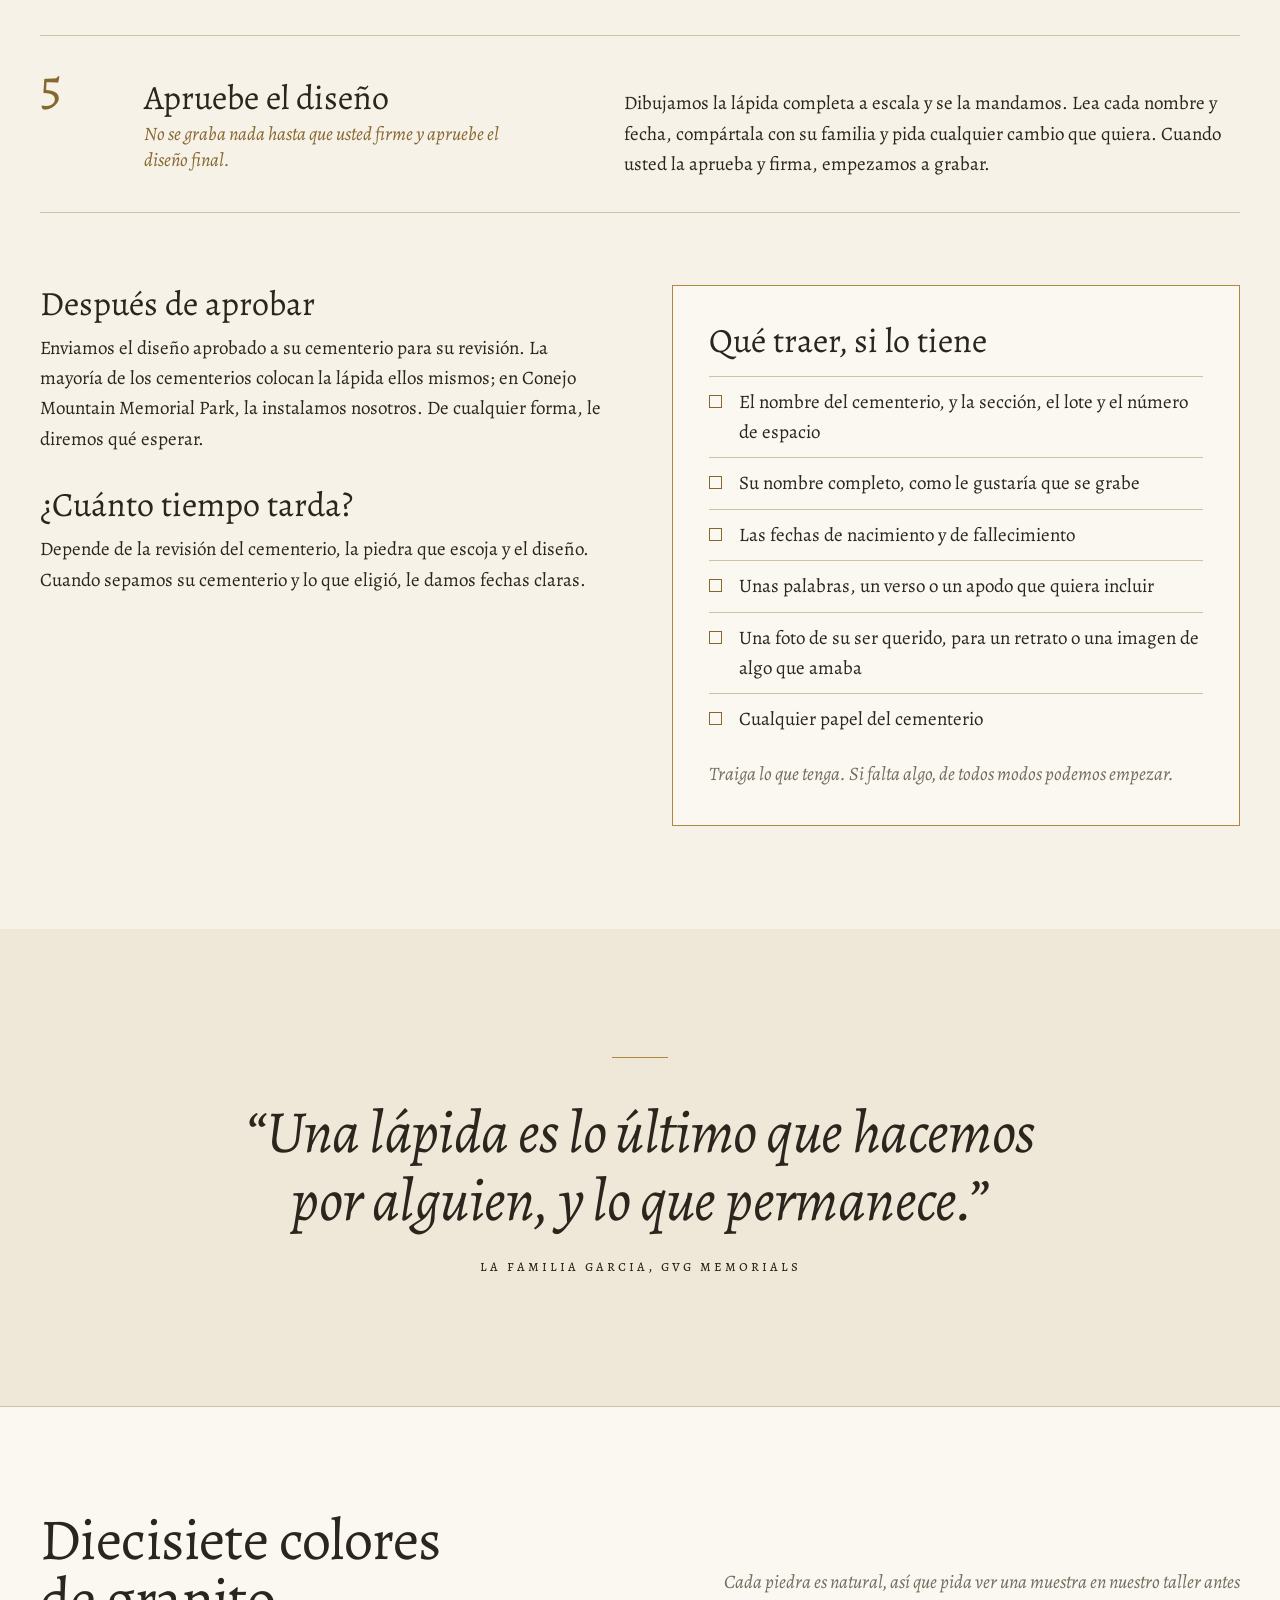
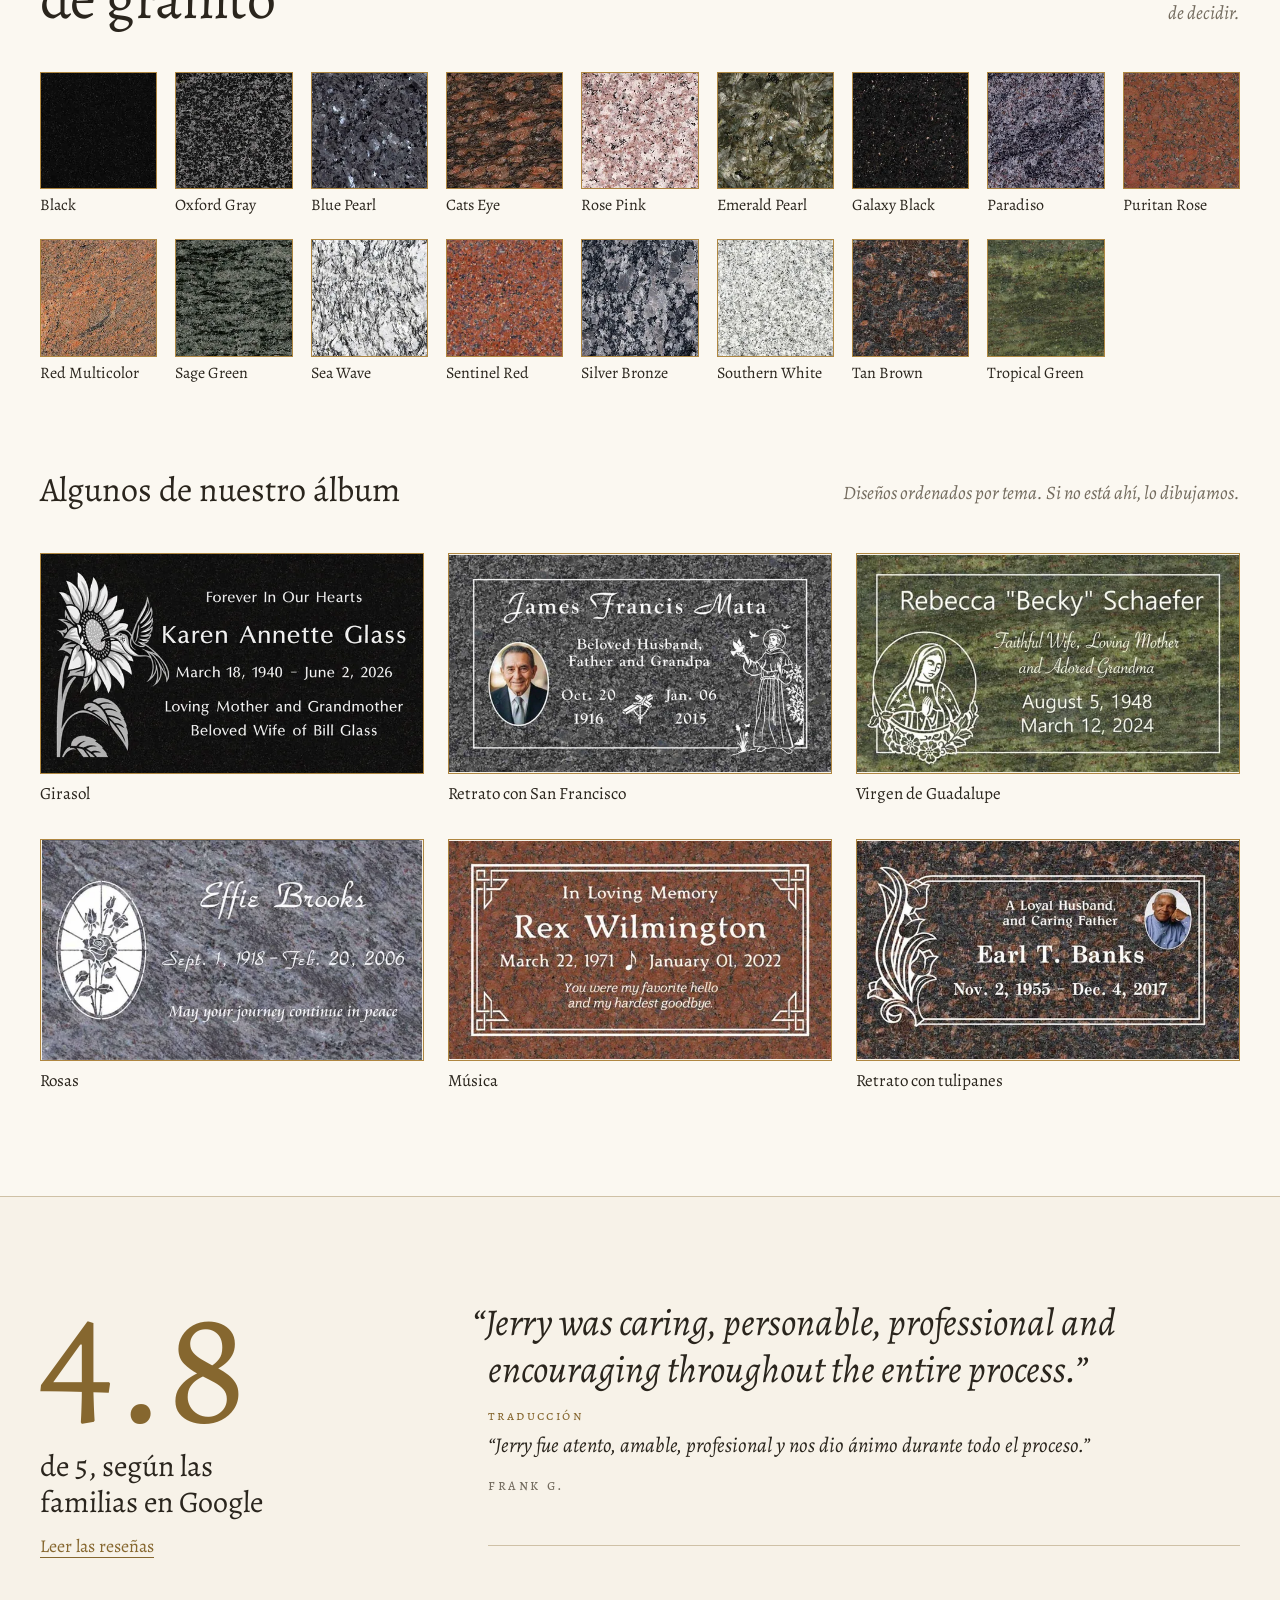
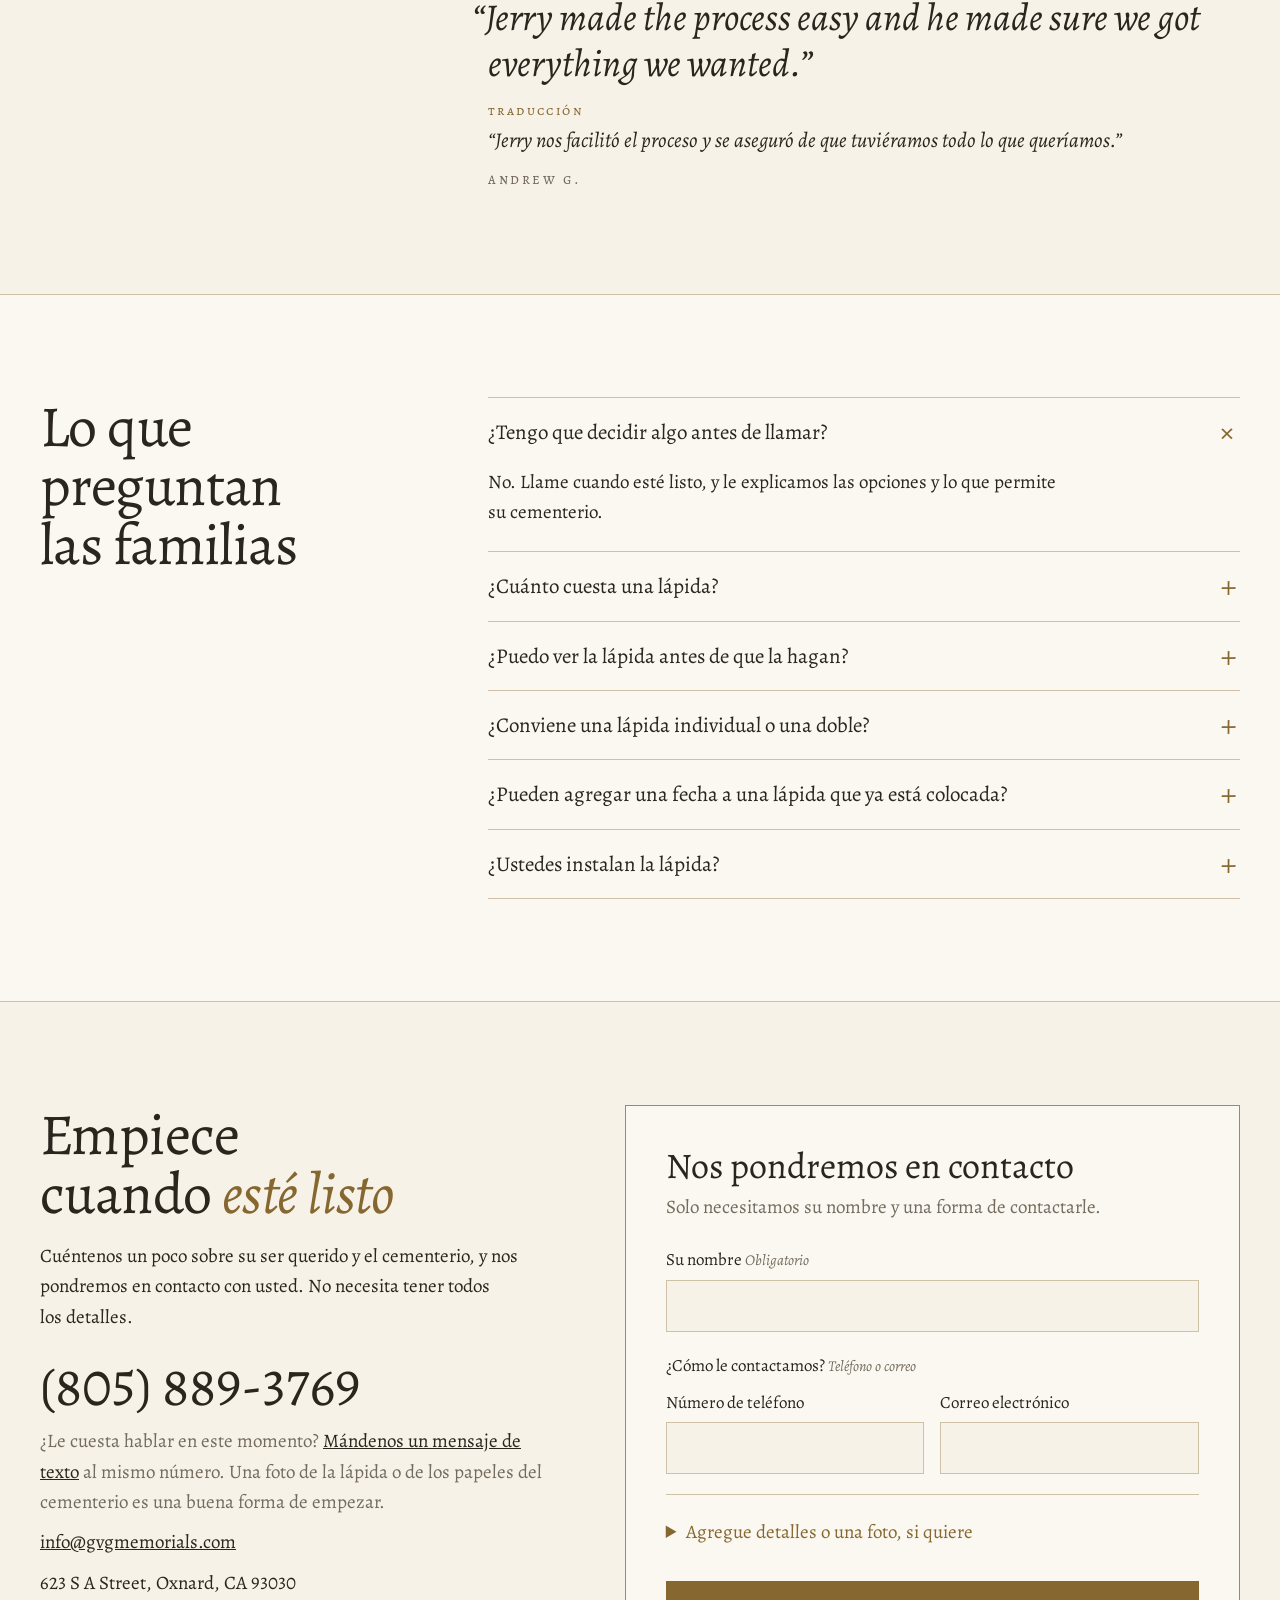
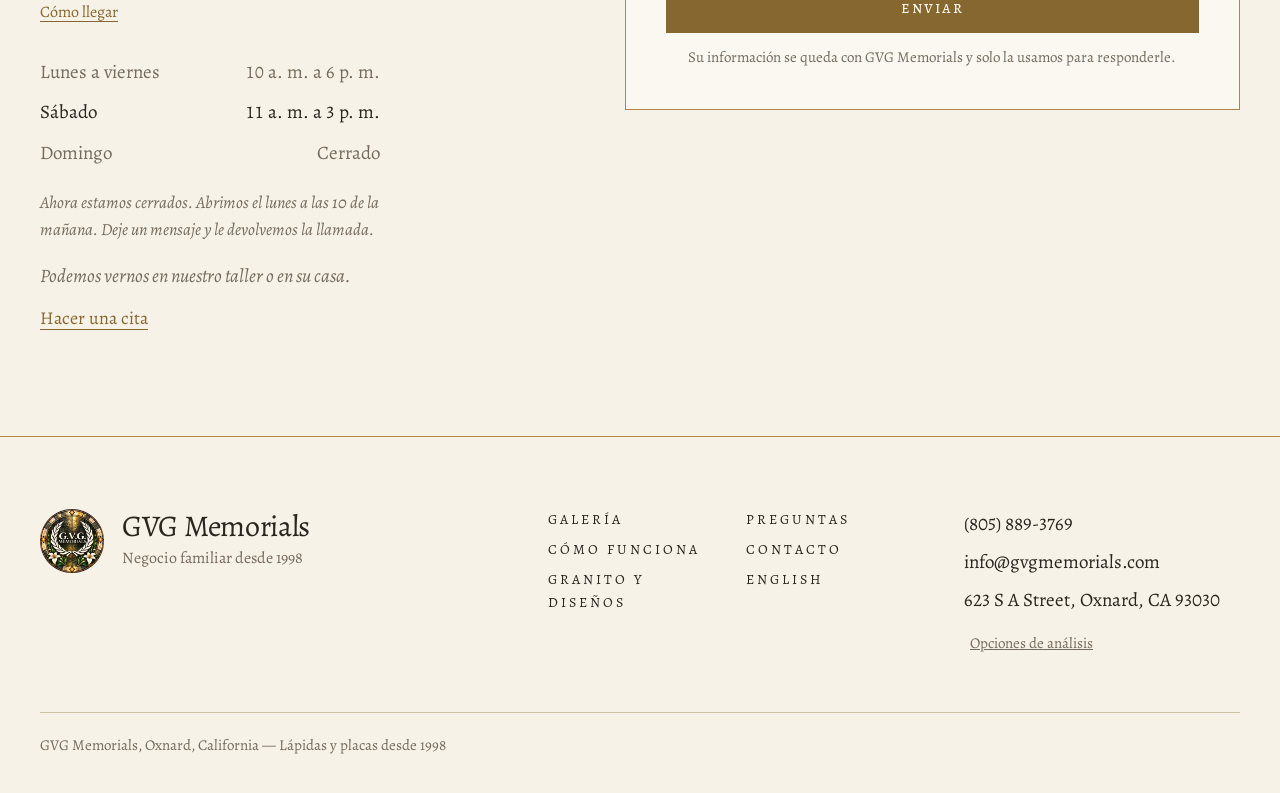
==== commit 68f176a0: "Cover: gold headline line rolls through three wordings "Headstones, made with care" stays still. The" ====
--- a/es/index.html
+++ b/es/index.html
@@ -74,7 +74,7 @@
     <link rel="preload" href="/assets/fonts/alegreya-latin-400-normal.woff2" as="font" type="font/woff2" crossorigin />
     <link rel="preload" href="/assets/fonts/alegreya-latin-400-italic.woff2" as="font" type="font/woff2" crossorigin />
     <link rel="preload" href="/assets/fonts/alegreya-sc-latin-400-normal.woff2" as="font" type="font/woff2" crossorigin />
-    <link rel="stylesheet" href="/styles.css?v=335" />
+    <link rel="stylesheet" href="/styles.css?v=336" />
     <script type="application/ld+json">
       {
         "@context": "https://schema.org",
@@ -193,7 +193,7 @@
         <div class="hero-grid">
           <div class="hero-copy">
             <p class="hero-kicker">Oxnard, California<span class="kicker-dot"> · </span><span class="kicker-line">Negocio familiar desde 1998</span></p>
-            <h1 id="hero-title">Lápidas, hechas con cariño <em>para quien tanto ama.</em></h1>
+            <h1 id="hero-title">Lápidas, hechas con cariño <em data-flip="por la vida que vivió.|para toda su familia.">para quien tanto ama.</em></h1>
             <p class="hero-sub">Díganos su nombre y el cementerio, y nosotros nos encargamos del resto, al paso de su familia, con un presupuesto por escrito gratis.</p>
             <div class="hero-actions">
               <a class="button button-primary" href="tel:+18058893769">Llamar al (805) 889-3769</a>
@@ -951,6 +951,47 @@
       </div>
     </section>
     <script>
+      // The cover's gold line rolls through its other wordings twice, then rests on the first.
+      // Without this script, or with reduced motion, the first wording simply stays.
+      (function () {
+        var line = document.querySelector("[data-flip]");
+        if (!line || !("IntersectionObserver" in window) || matchMedia("(prefers-reduced-motion: reduce)").matches) return;
+        var wordings = [line.textContent].concat(line.dataset.flip.split("|"));
+        line.textContent = "";
+        line.classList.add("hero-flip");
+        var rows = wordings.map(function (text, i) {
+          var row = document.createElement("span");
+          row.className = i === 0 ? "flip-row is-on" : "flip-row";
+          if (i > 0) row.setAttribute("aria-hidden", "true");
+          row.textContent = text;
+          line.append(row);
+          return row;
+        });
+        var shown = 0;
+        var flipsLeft = rows.length * 2;
+        var timer = null;
+        function flip() {
+          var next = rows[(shown + 1) % rows.length];
+          rows.forEach(function (row) { row.classList.remove("is-out"); });
+          void next.offsetWidth;
+          rows[shown].classList.replace("is-on", "is-out");
+          next.classList.add("is-on");
+          shown = (shown + 1) % rows.length;
+          flipsLeft -= 1;
+          if (flipsLeft === 0) {
+            clearInterval(timer);
+            io.disconnect();
+          }
+        }
+        // Rolls only while the headline is on screen.
+        var io = new IntersectionObserver(function (entries) {
+          clearInterval(timer);
+          if (entries[0].isIntersecting) timer = setInterval(flip, 4000);
+        });
+        io.observe(line);
+      })();
+    </script>
+    <script>
       (function () {
         var more = document.querySelector("[data-gallery-more]");
         if (more) {
--- a/styles.css
+++ b/styles.css
@@ -1124,6 +1124,33 @@
   margin-top: 0.06em;
   letter-spacing: -0.015em;
 }
+/* A window one line tall that the wordings roll through. The padding keeps the italic's
+   overhangs inside it, and the type shrinks on the narrowest phones so every wording stays on
+   one line (7.9em is the longest wording's width). */
+.hero h1 em.hero-flip {
+  display: grid;
+  overflow: hidden;
+  margin: -0.04em -0.12em -0.22em;
+  padding: 0.1em 0.12em 0.22em;
+  font-size: min(1em, calc((100vw - 32px) / 7.9));
+}
+.flip-row {
+  grid-area: 1 / 1;
+  opacity: 0;
+  transform: translateY(120%);
+  white-space: nowrap;
+}
+.flip-row.is-on,
+.flip-row.is-out {
+  transition: opacity 500ms ease, transform 800ms cubic-bezier(0.3, 0.7, 0.2, 1);
+}
+.flip-row.is-on {
+  opacity: 1;
+  transform: none;
+}
+.flip-row.is-out {
+  transform: translateY(-120%);
+}
 .hero-sub {
   max-width: 27em;
   margin-top: 26px;
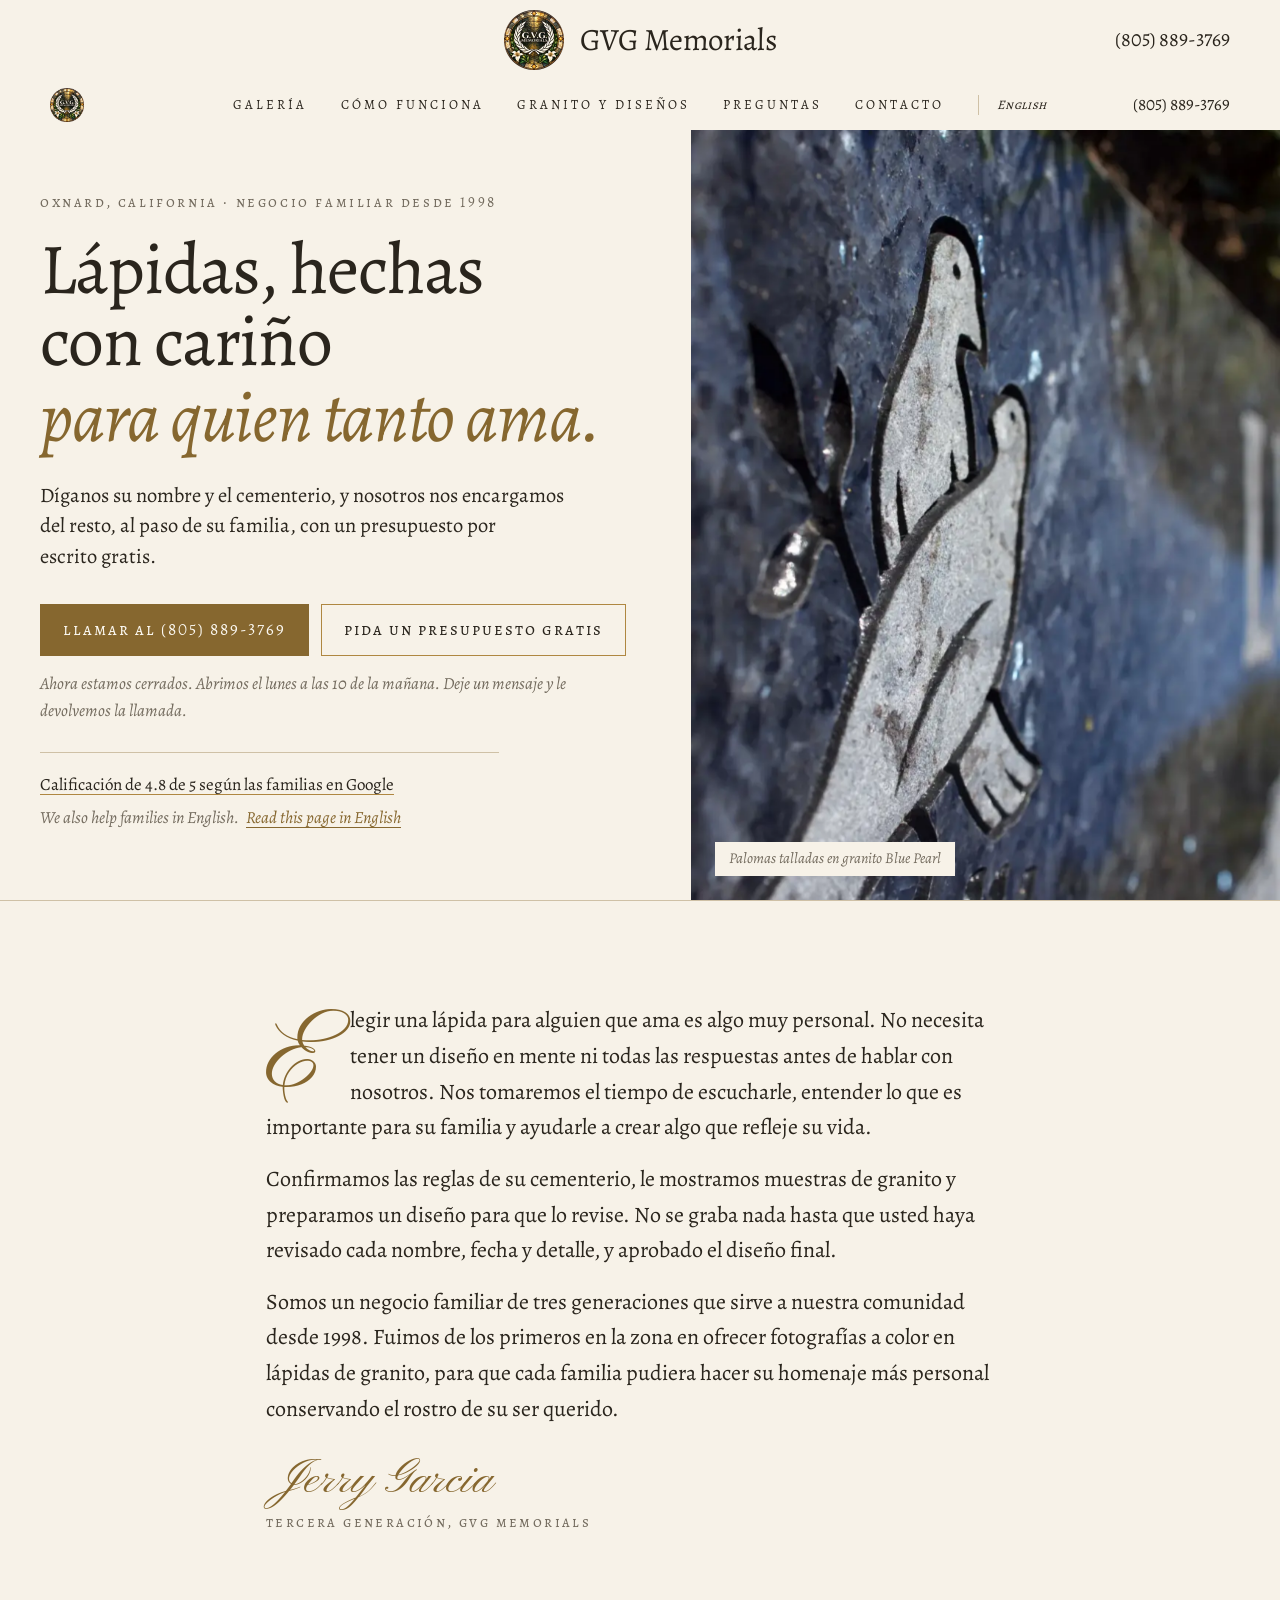
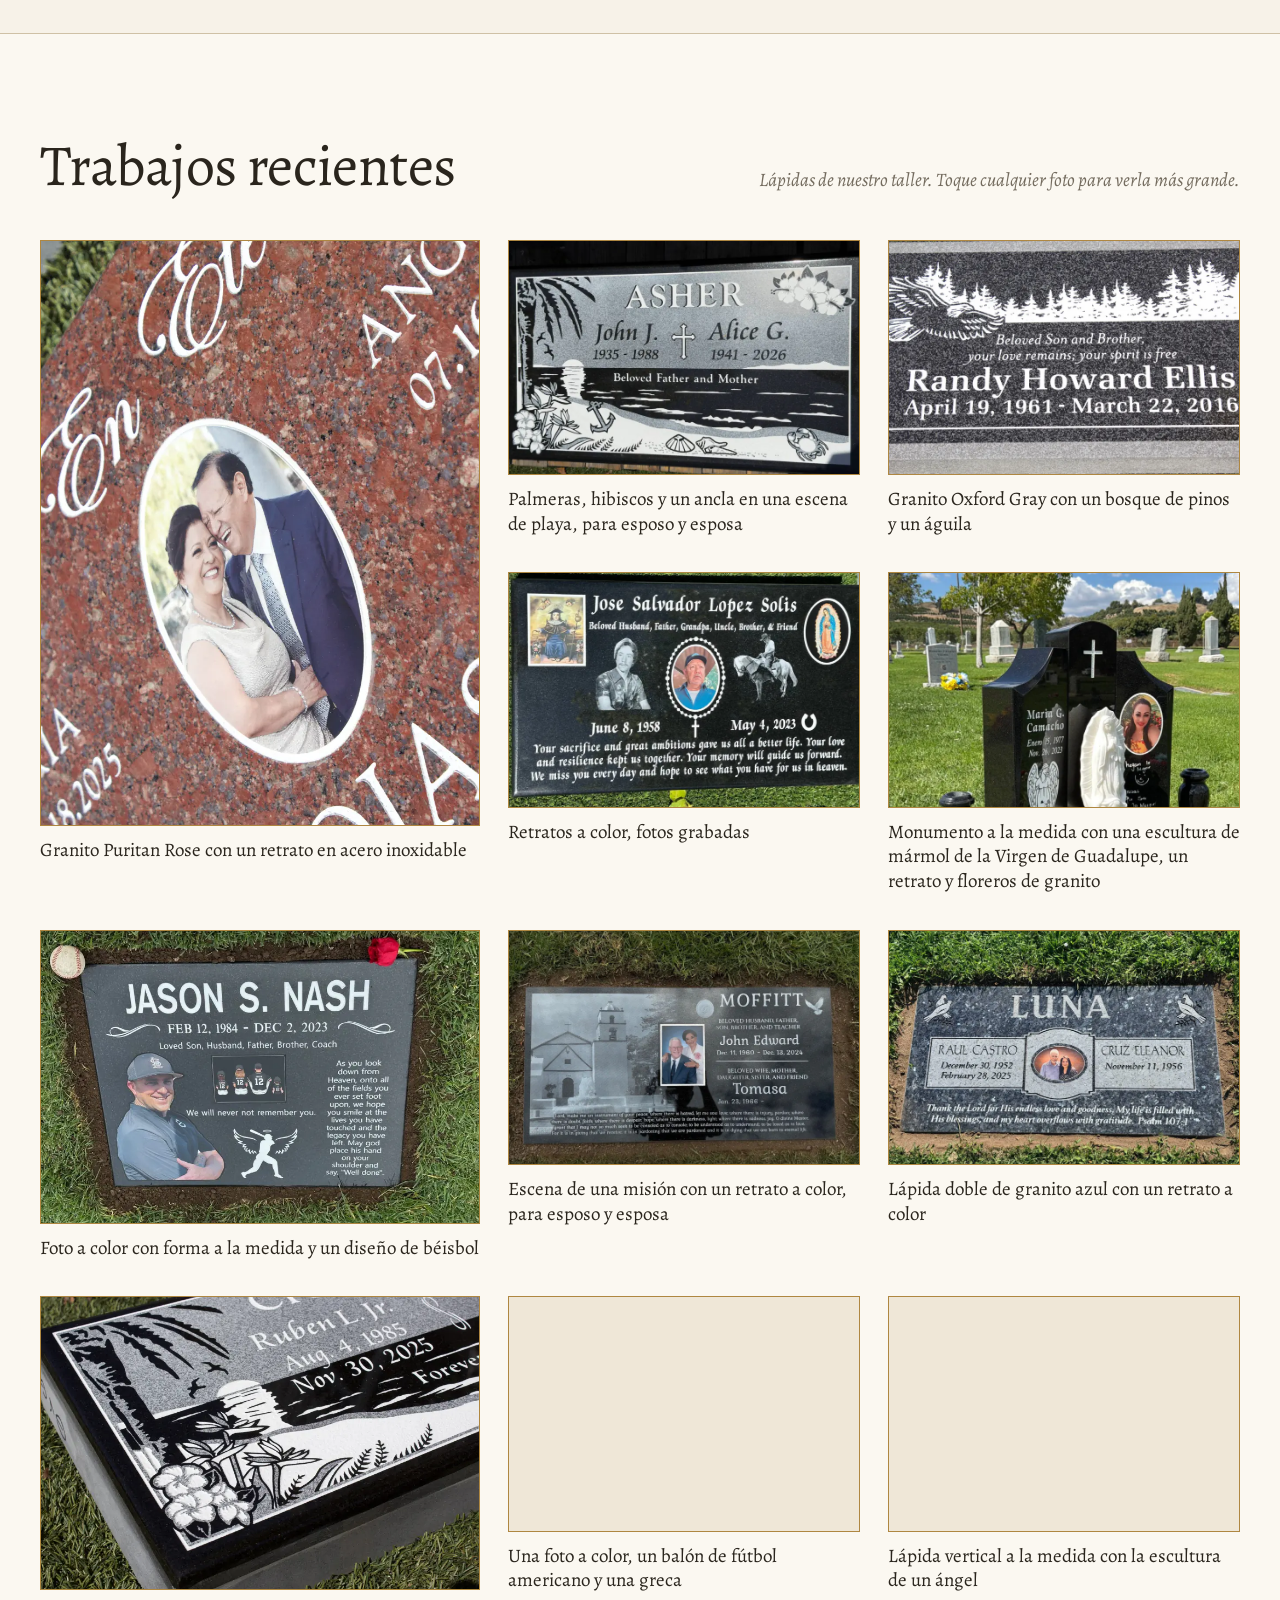
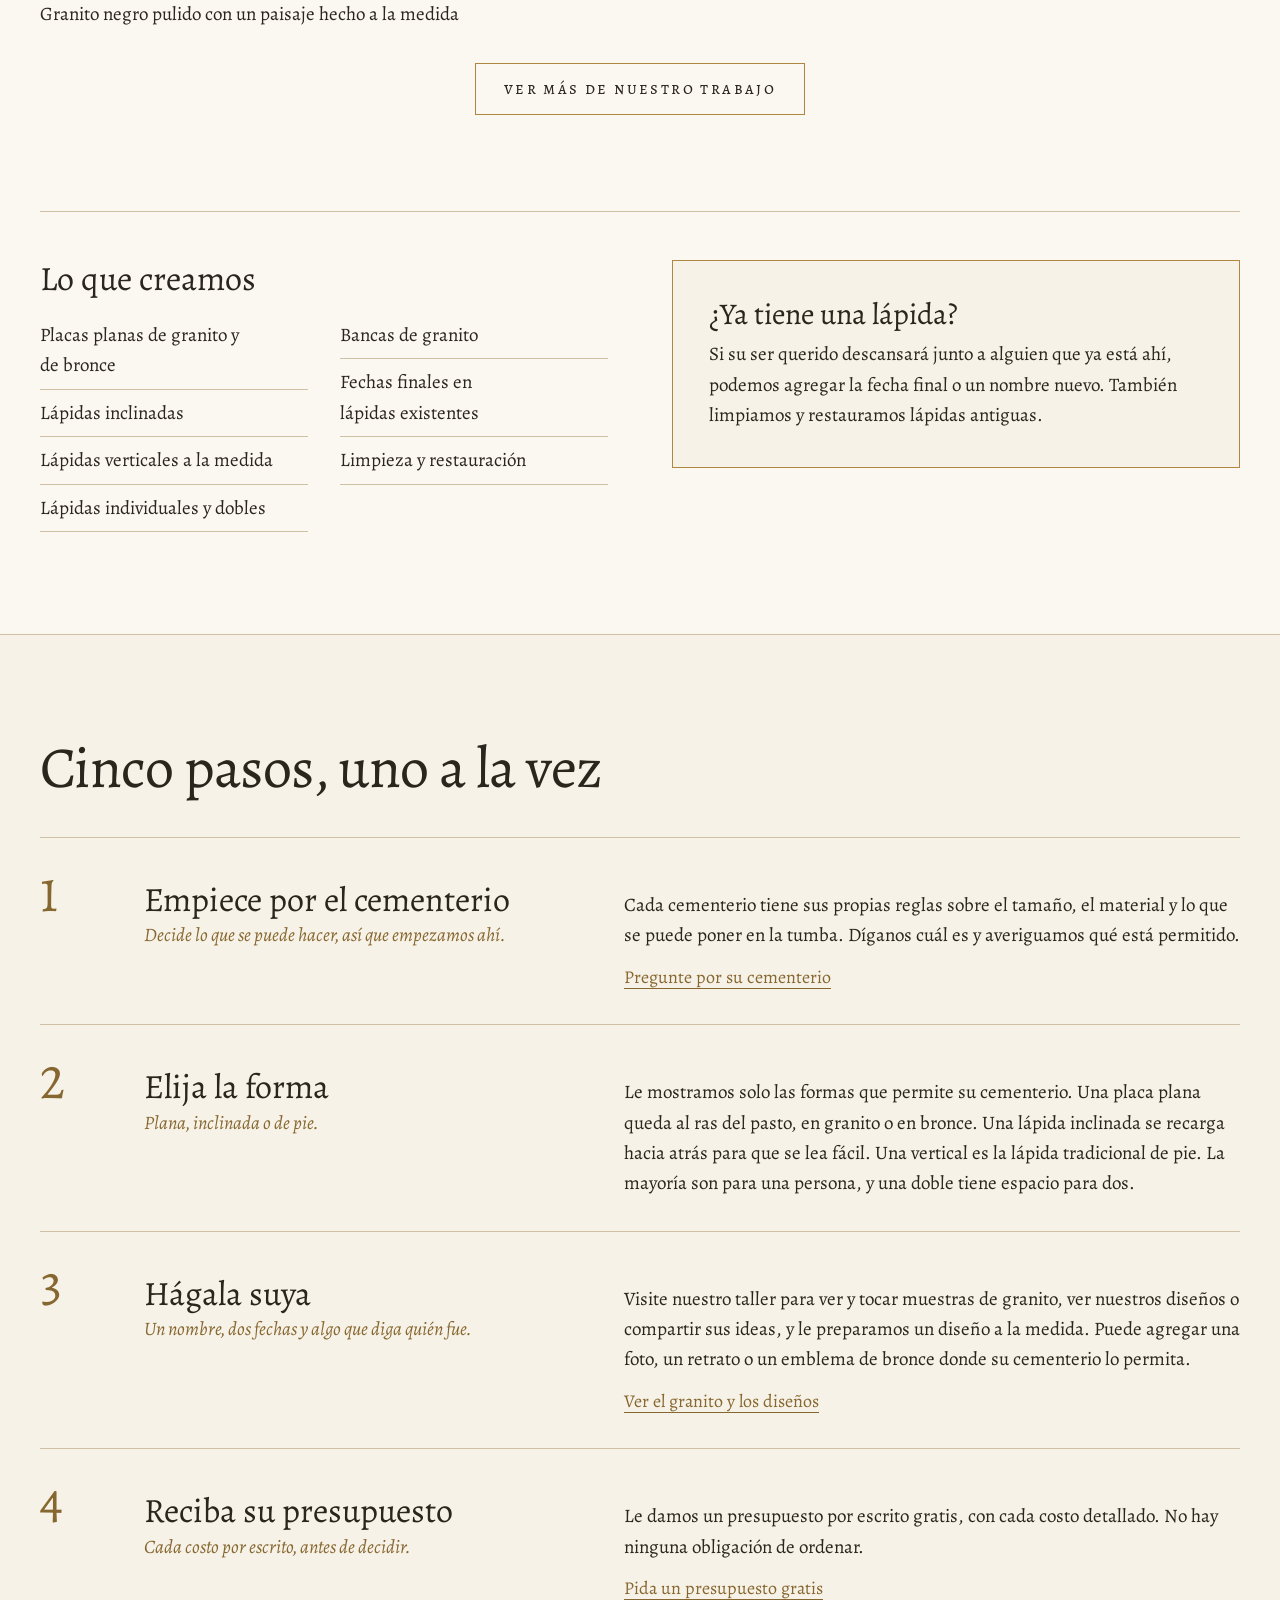
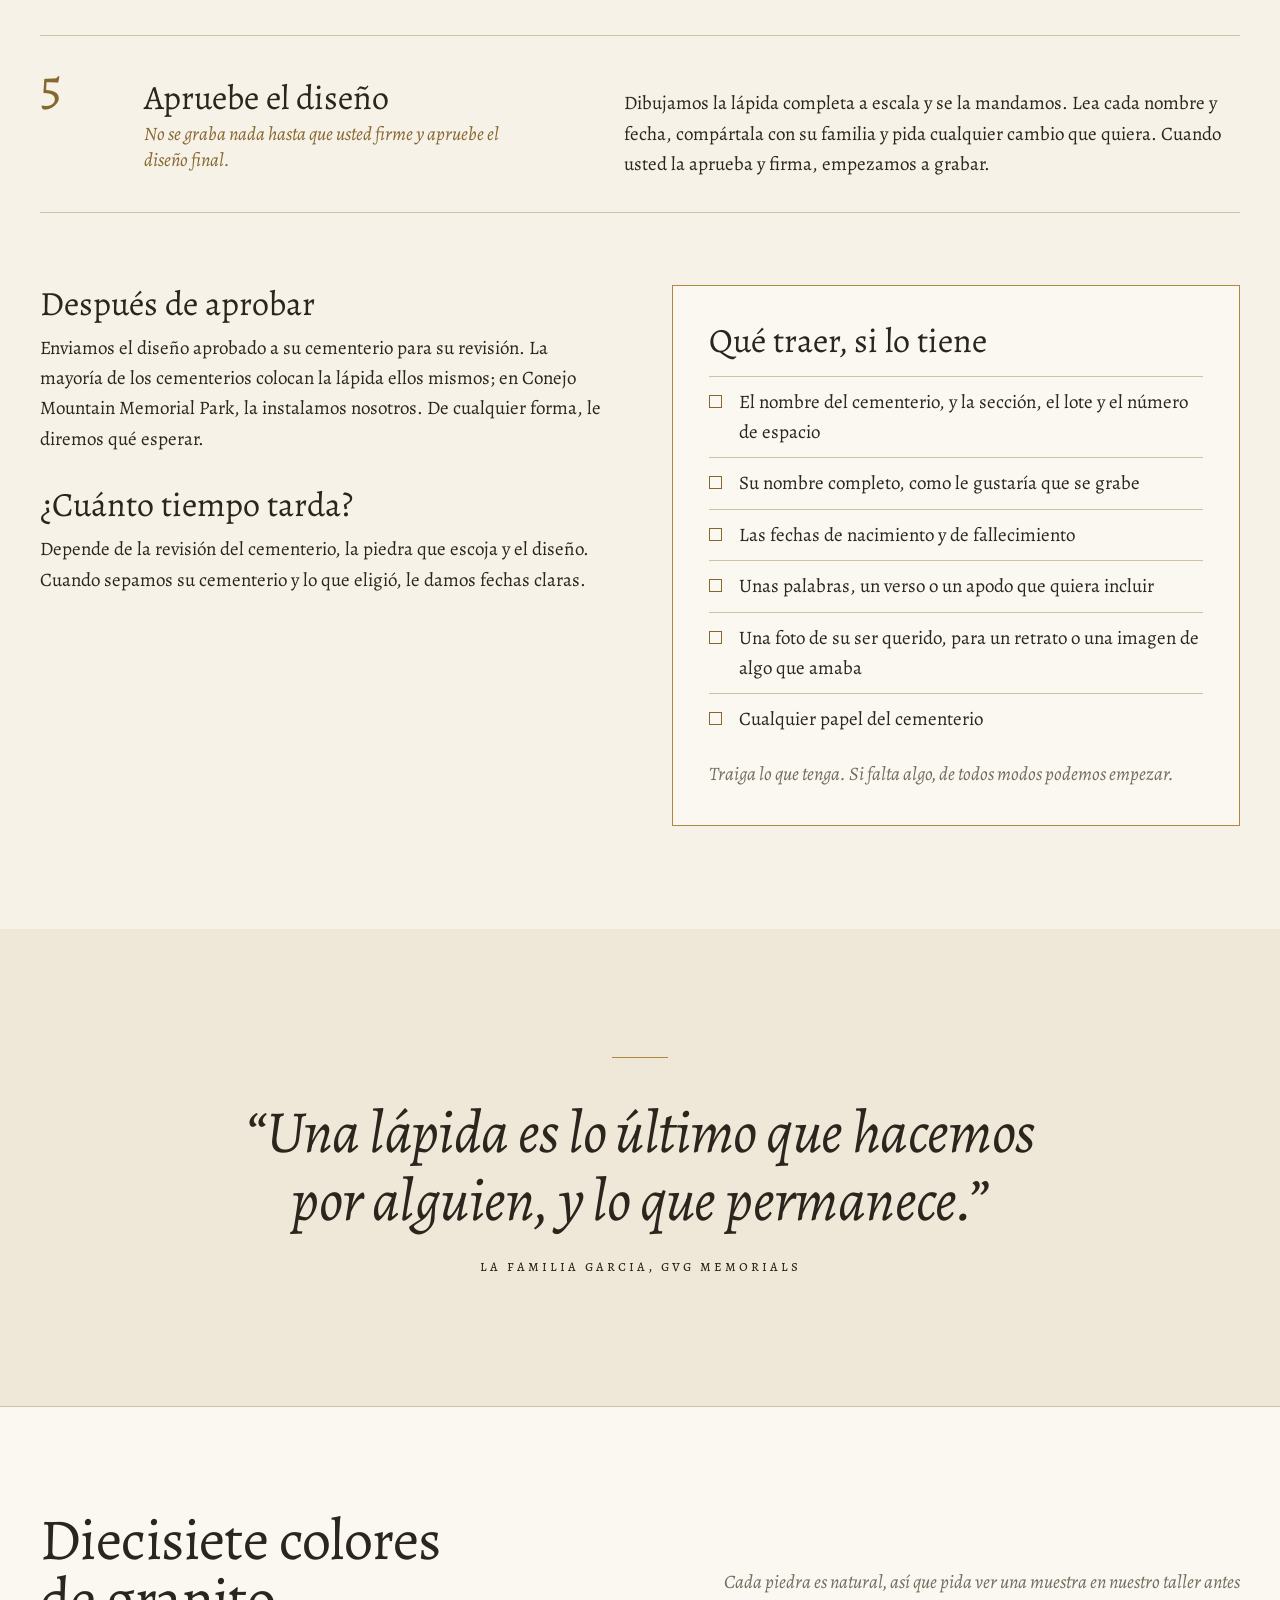
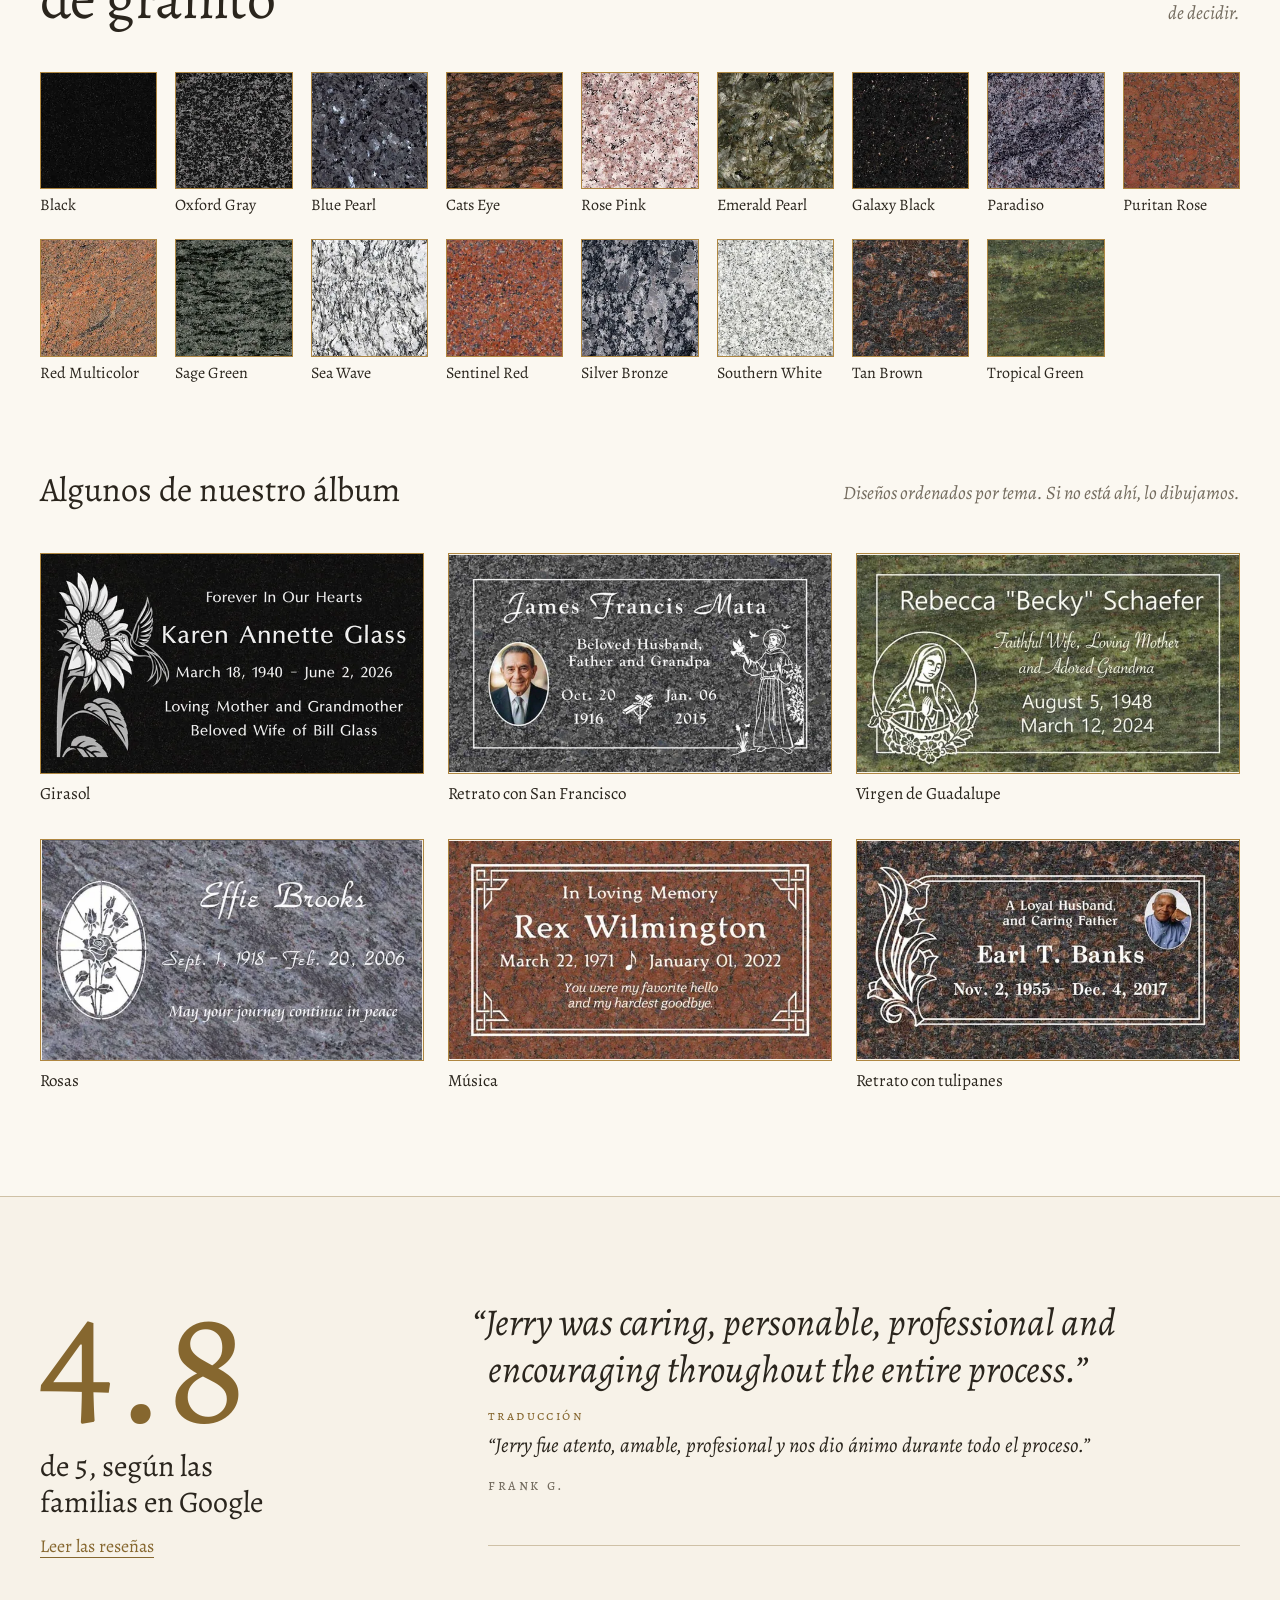
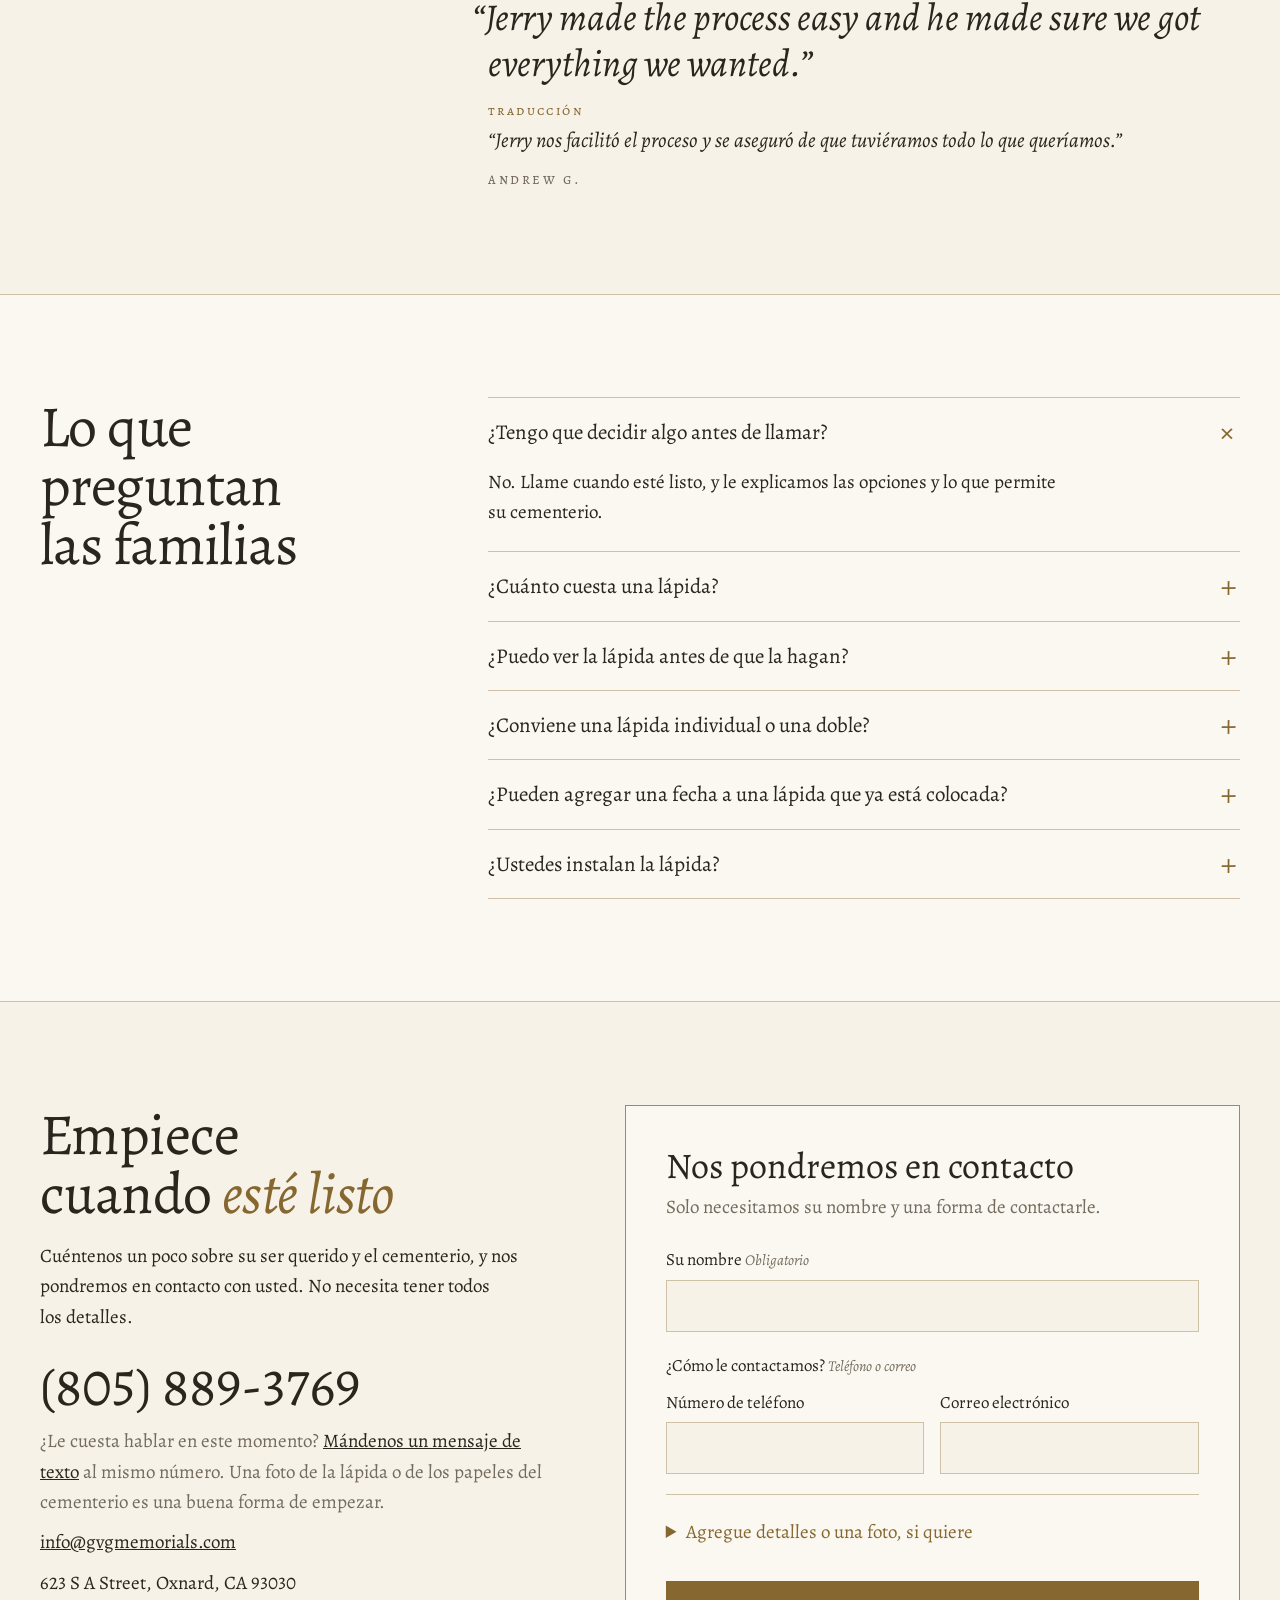
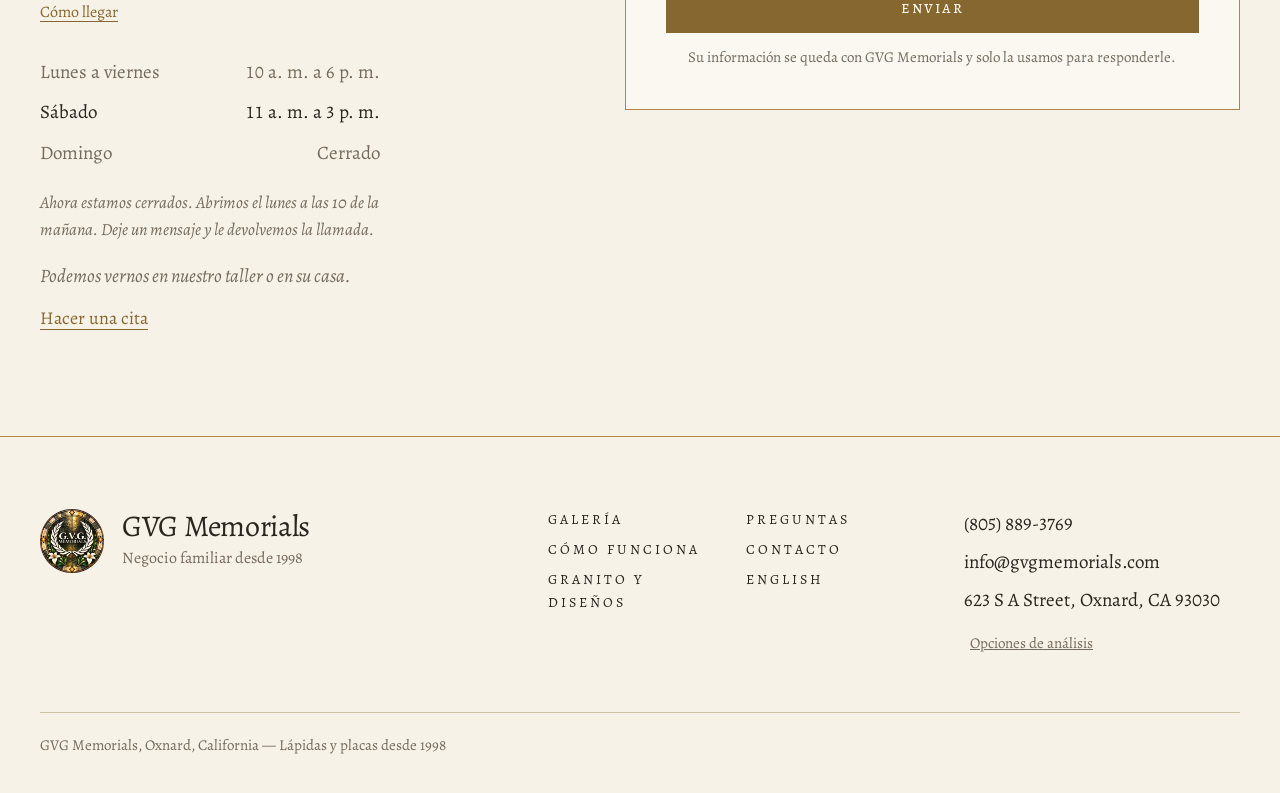
==== commit e6521642: "Cover: new gold-line wordings, one round "for the one you love.", "for all they were.", "for a life " ====
--- a/es/index.html
+++ b/es/index.html
@@ -193,7 +193,7 @@
         <div class="hero-grid">
           <div class="hero-copy">
             <p class="hero-kicker">Oxnard, California<span class="kicker-dot"> · </span><span class="kicker-line">Negocio familiar desde 1998</span></p>
-            <h1 id="hero-title">Lápidas, hechas con cariño <em data-flip="por la vida que vivió.|para toda su familia.">para quien tanto ama.</em></h1>
+            <h1 id="hero-title">Lápidas, hechas con cariño <em data-flip="por todo lo que fue.|por una vida recordada.|para cada familia.">para quien tanto ama.</em></h1>
             <p class="hero-sub">Díganos su nombre y el cementerio, y nosotros nos encargamos del resto, al paso de su familia, con un presupuesto por escrito gratis.</p>
             <div class="hero-actions">
               <a class="button button-primary" href="tel:+18058893769">Llamar al (805) 889-3769</a>
@@ -951,7 +951,7 @@
       </div>
     </section>
     <script>
-      // The cover's gold line rolls through its other wordings twice, then rests on the first.
+      // The cover's gold line rolls through its other wordings once, then rests on the first.
       // Without this script, or with reduced motion, the first wording simply stays.
       (function () {
         var line = document.querySelector("[data-flip]");
@@ -968,7 +968,7 @@
           return row;
         });
         var shown = 0;
-        var flipsLeft = rows.length * 2;
+        var flipsLeft = rows.length;
         var timer = null;
         function flip() {
           var next = rows[(shown + 1) % rows.length];
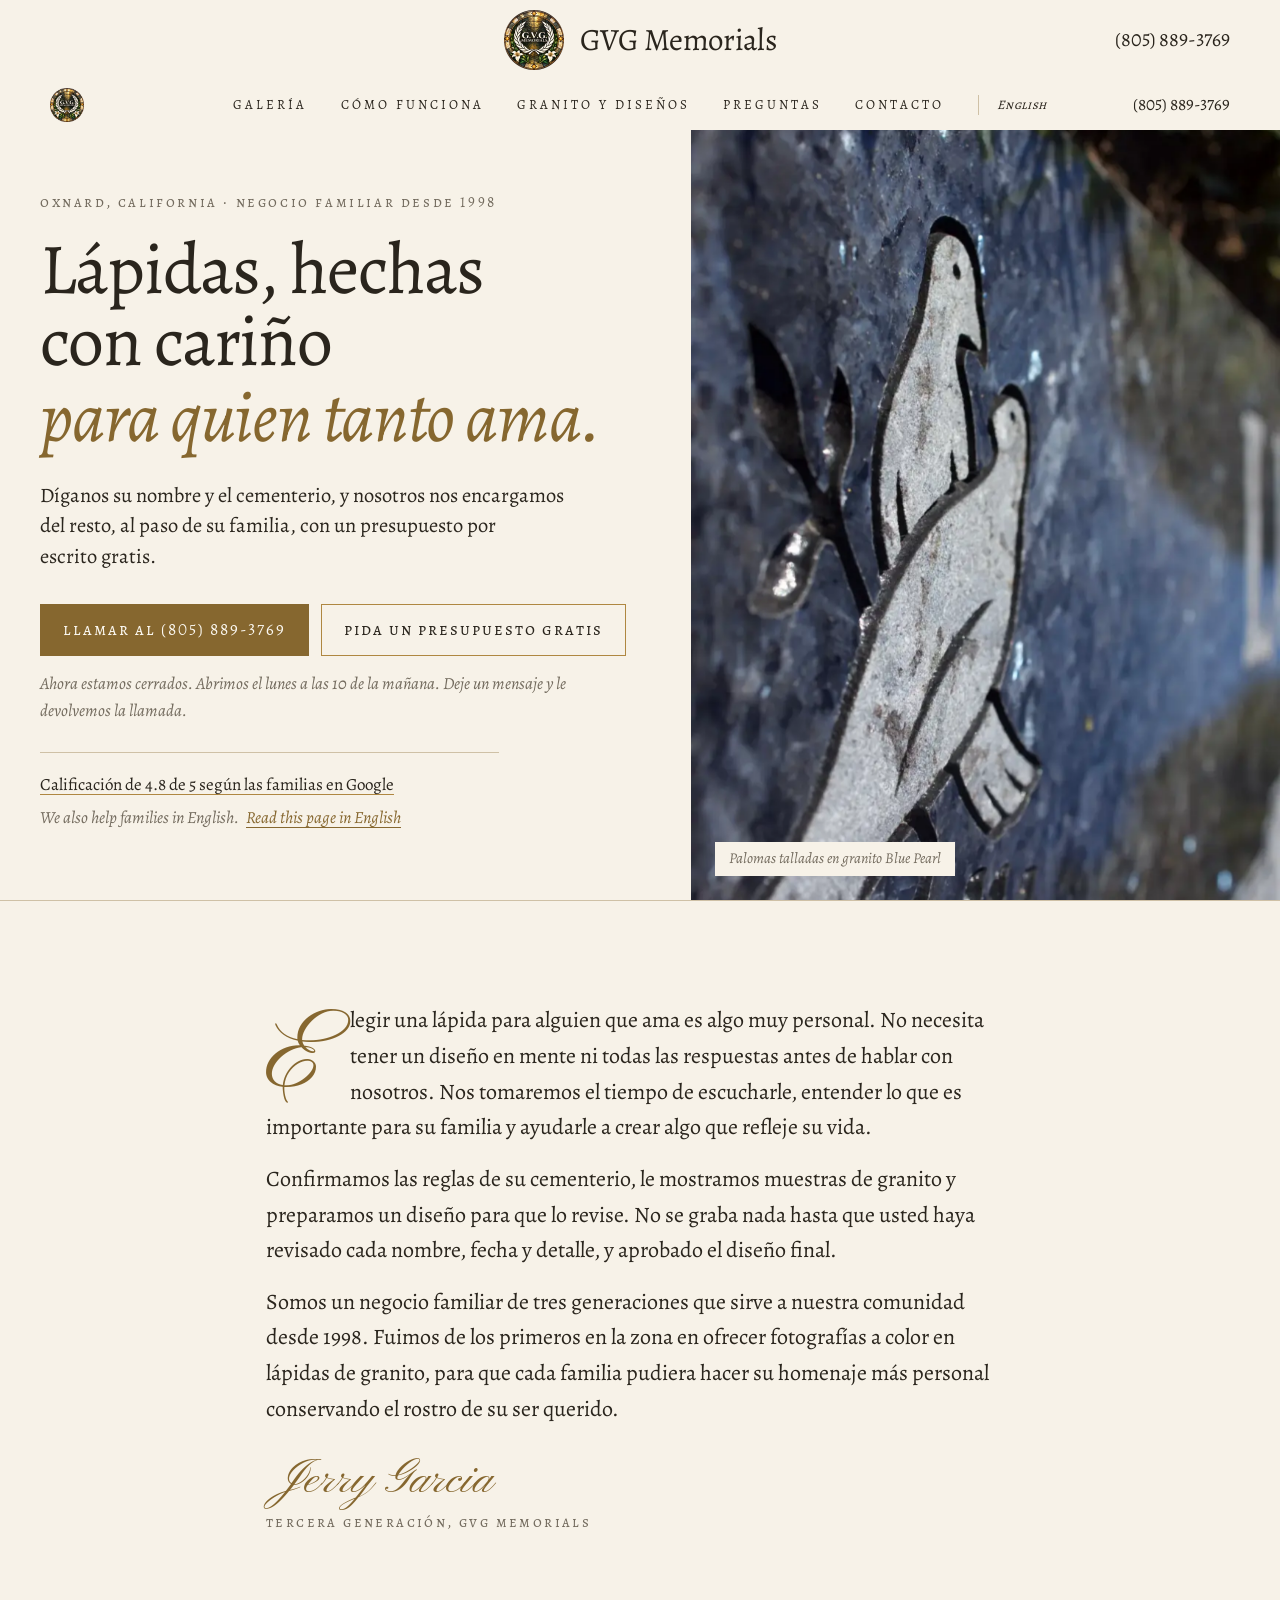
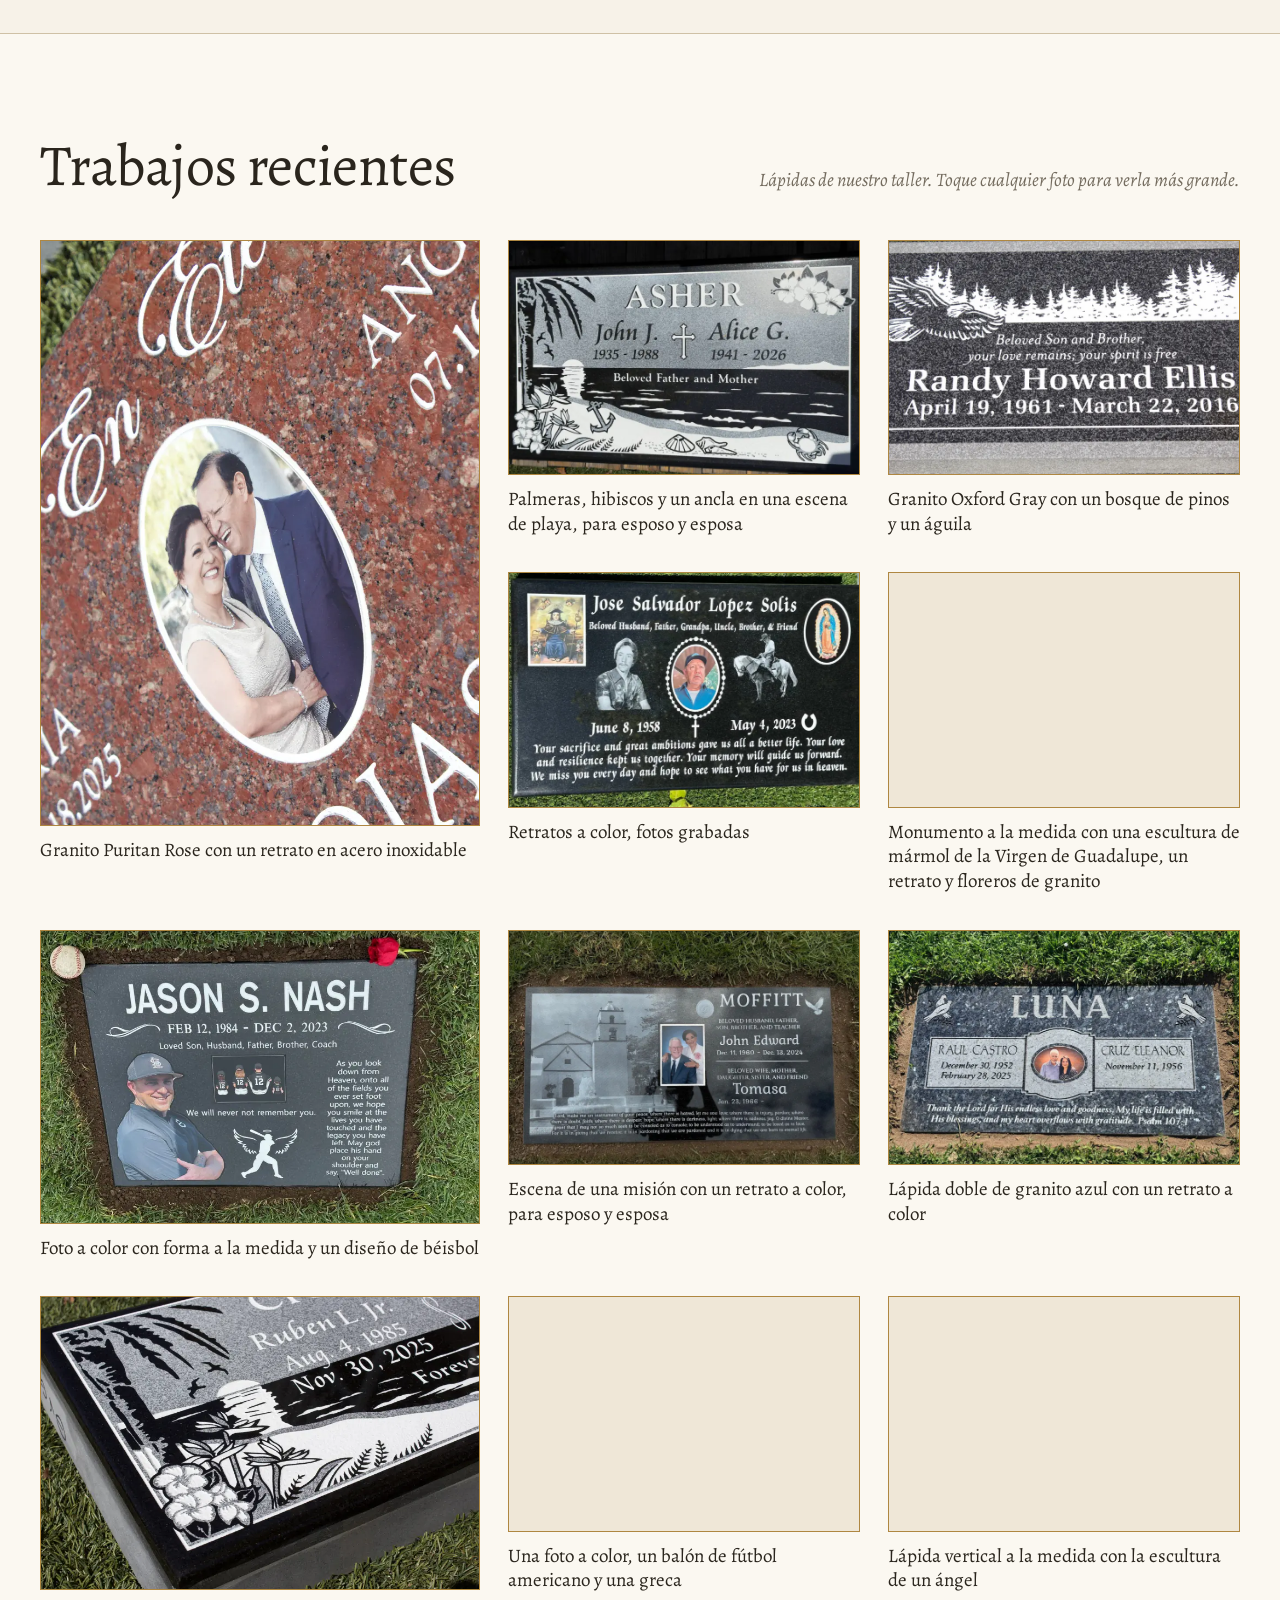
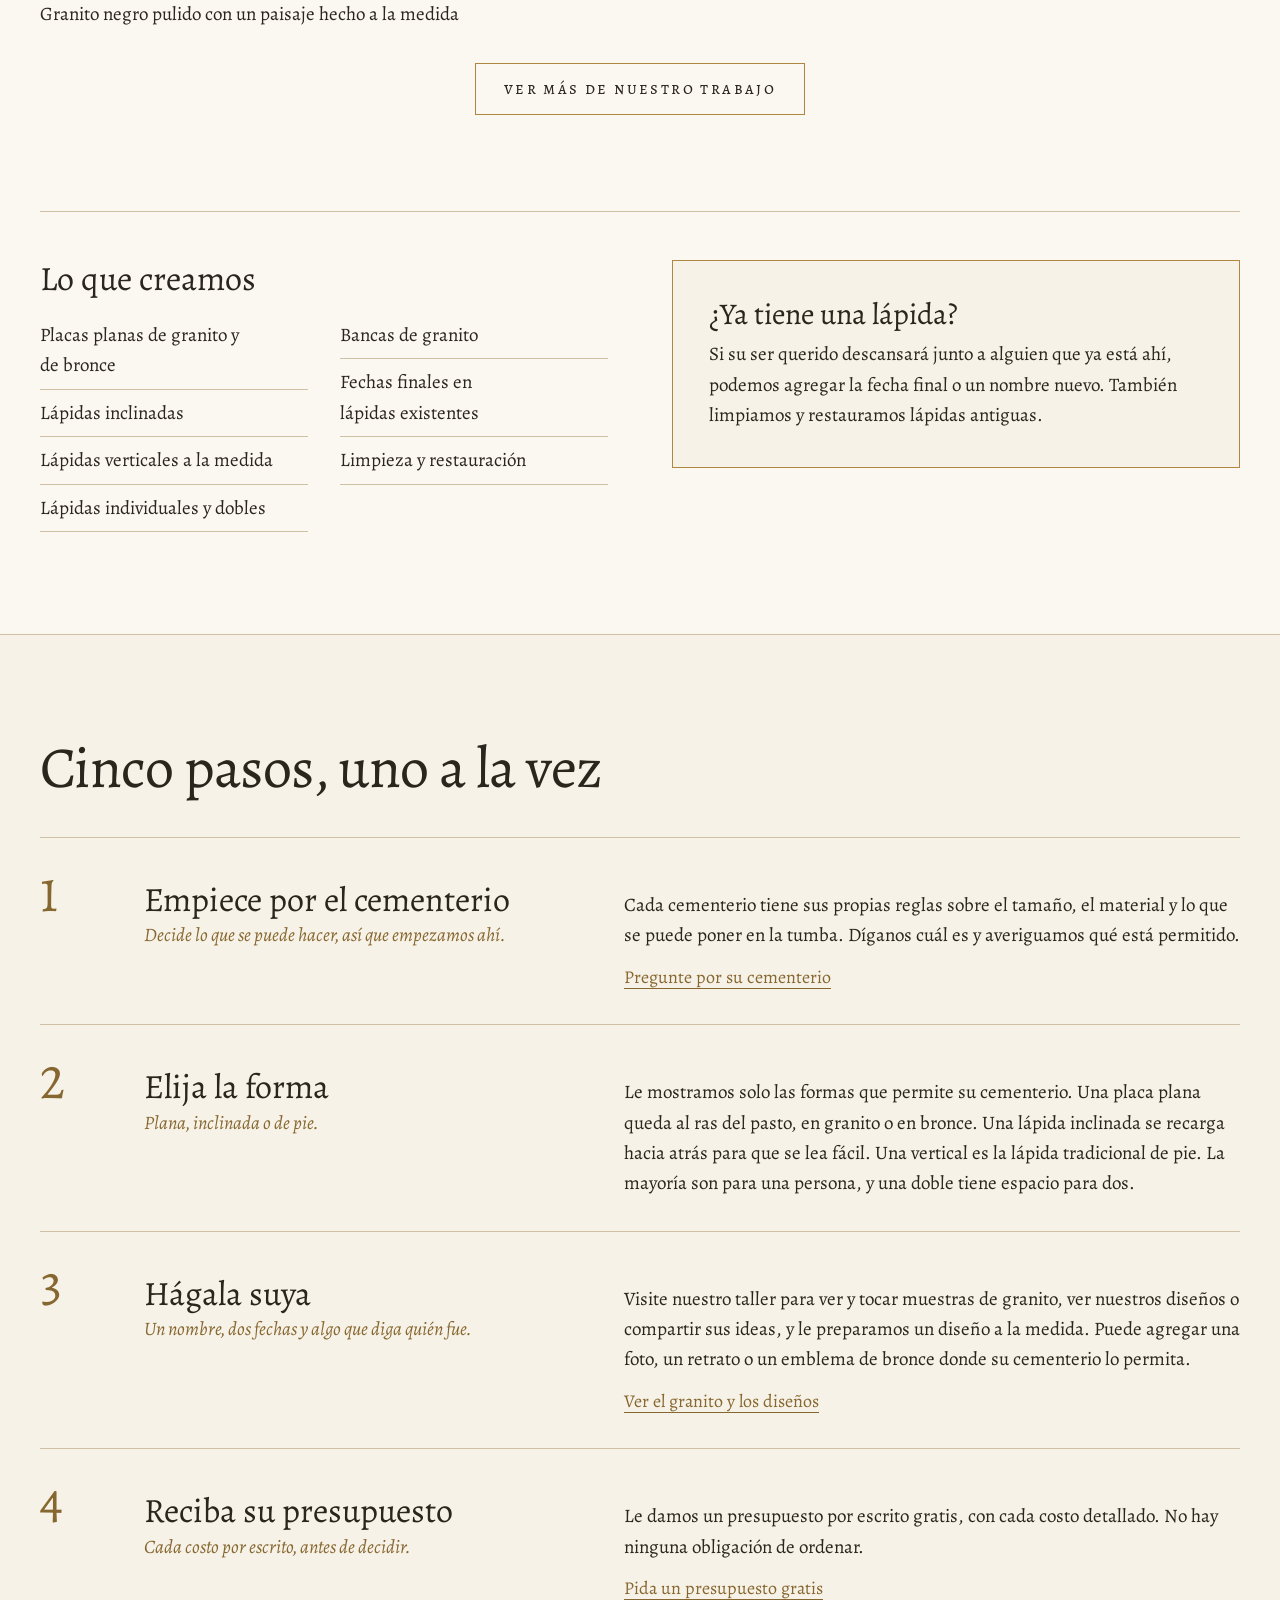
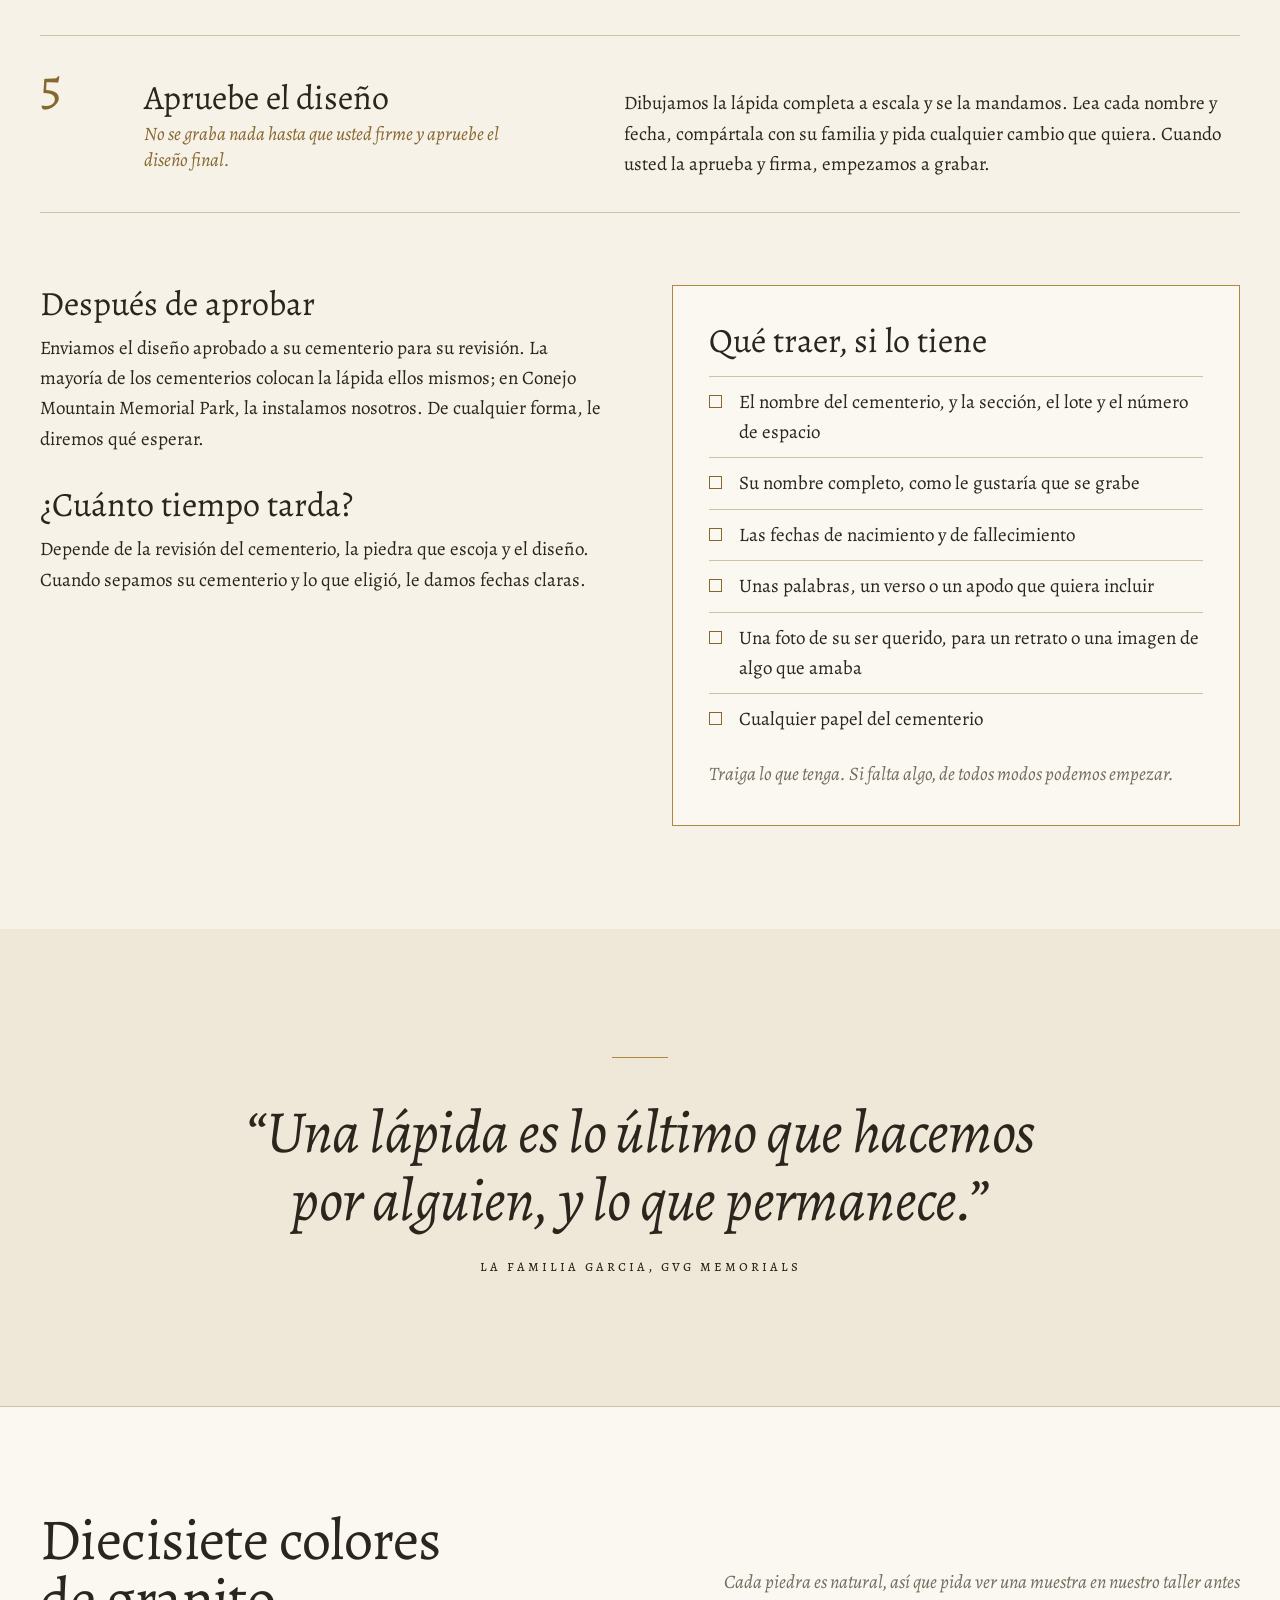
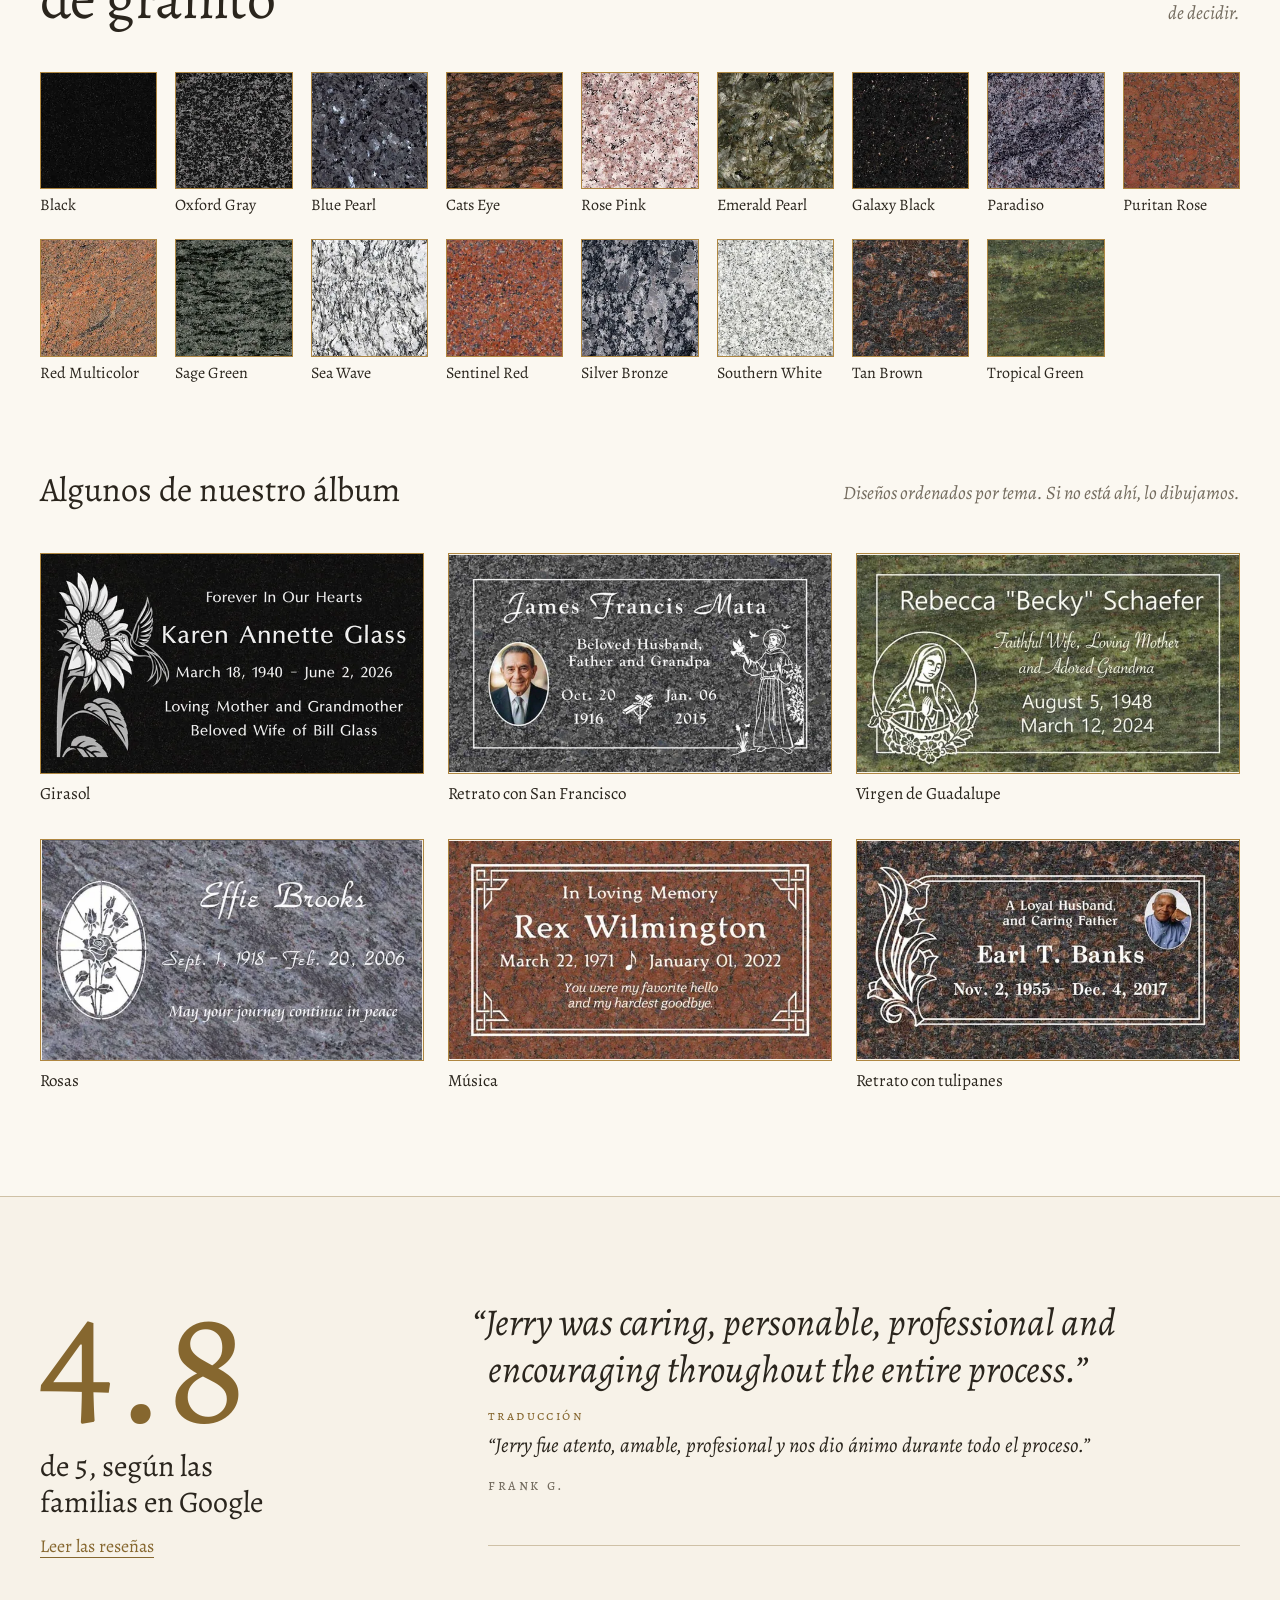
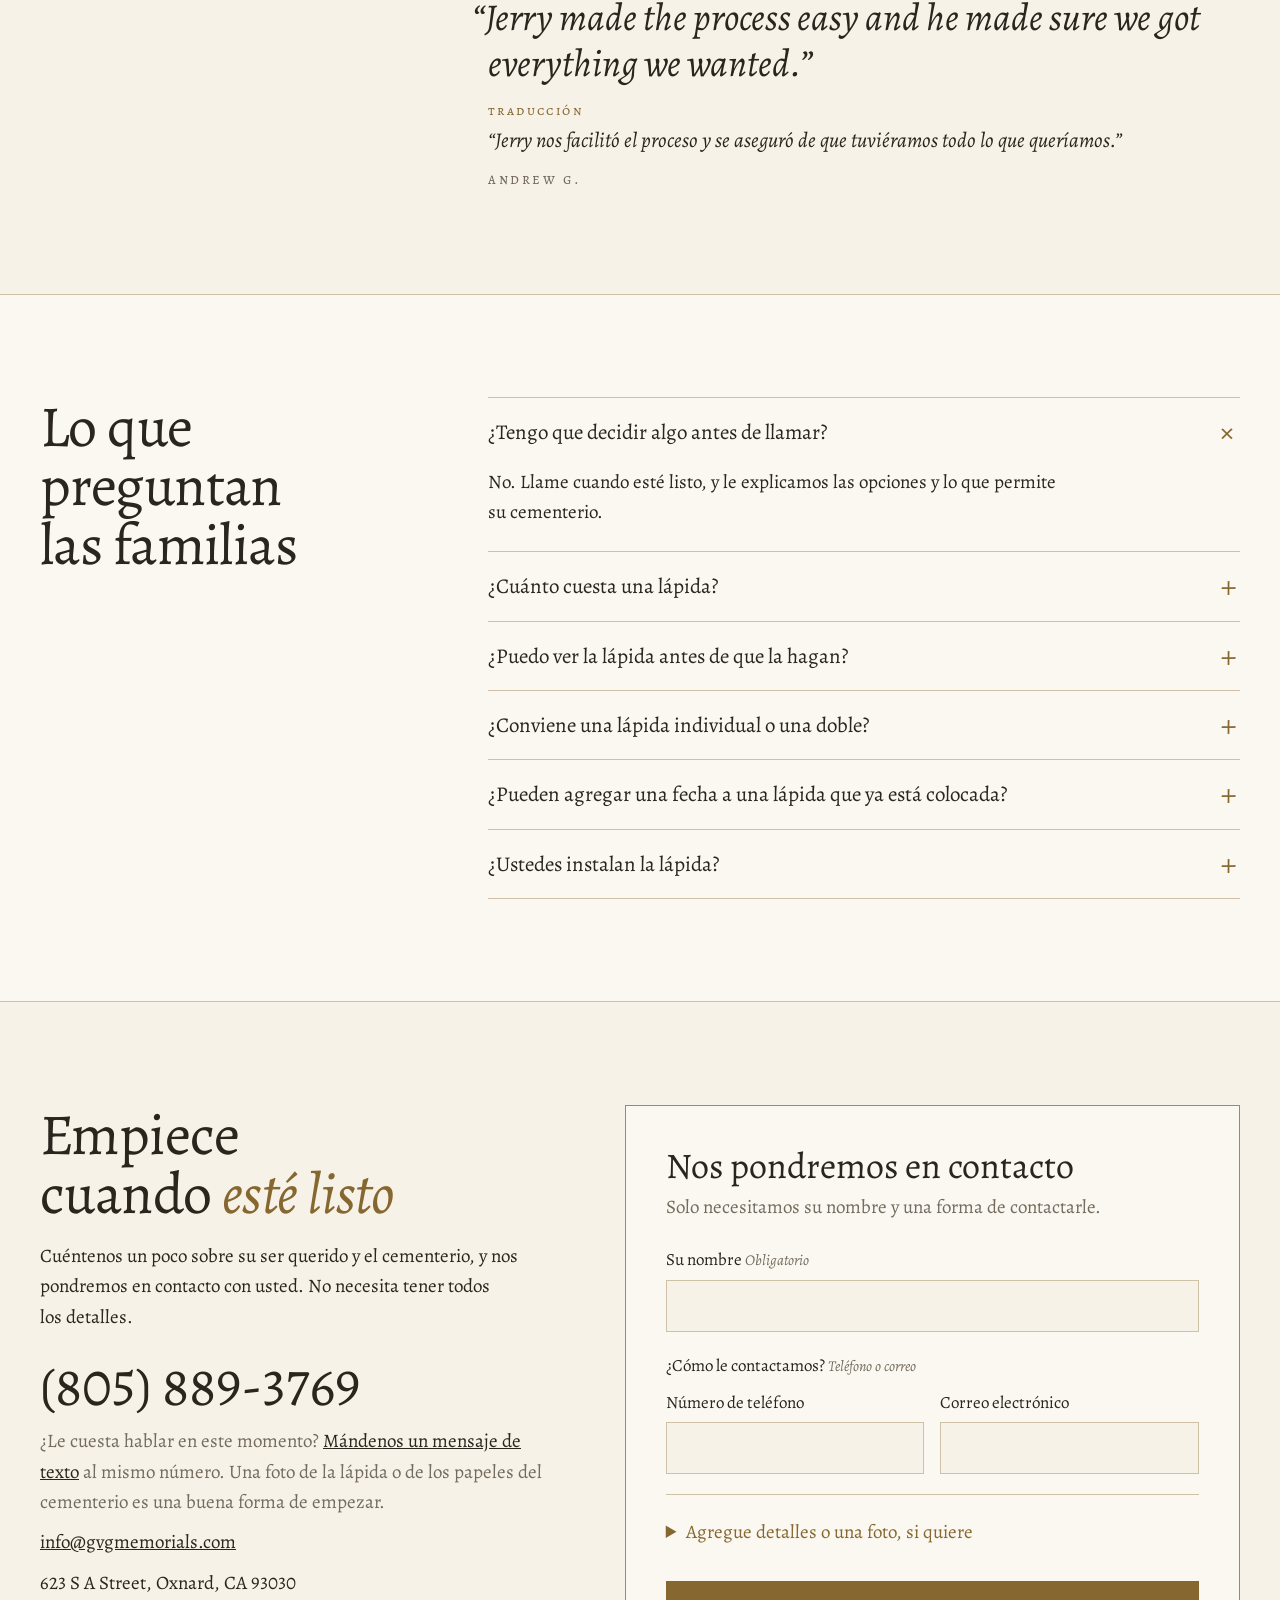
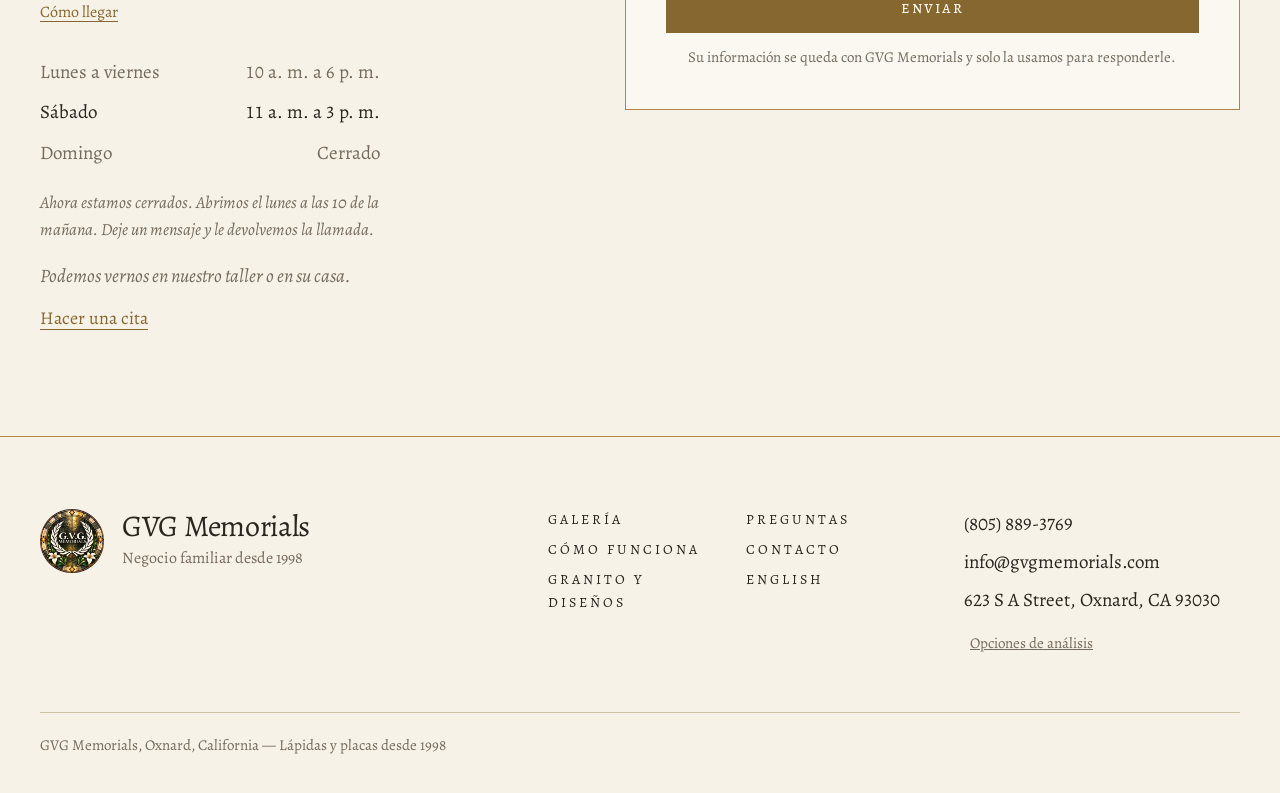
==== commit dc7d11ad: "Cover (Spanish): "en su memoria." so the line stays on one line Co-Authored-By: Claude Opus 5.5 <nor" ====
--- a/es/index.html
+++ b/es/index.html
@@ -193,7 +193,7 @@
         <div class="hero-grid">
           <div class="hero-copy">
             <p class="hero-kicker">Oxnard, California<span class="kicker-dot"> · </span><span class="kicker-line">Negocio familiar desde 1998</span></p>
-            <h1 id="hero-title">Lápidas, hechas con cariño <em data-flip="por todo lo que fue.|por una vida recordada.|para cada familia.">para quien tanto ama.</em></h1>
+            <h1 id="hero-title">Lápidas, hechas con cariño <em data-flip="por todo lo que fue.|en su memoria.|para cada familia.">para quien tanto ama.</em></h1>
             <p class="hero-sub">Díganos su nombre y el cementerio, y nosotros nos encargamos del resto, al paso de su familia, con un presupuesto por escrito gratis.</p>
             <div class="hero-actions">
               <a class="button button-primary" href="tel:+18058893769">Llamar al (805) 889-3769</a>
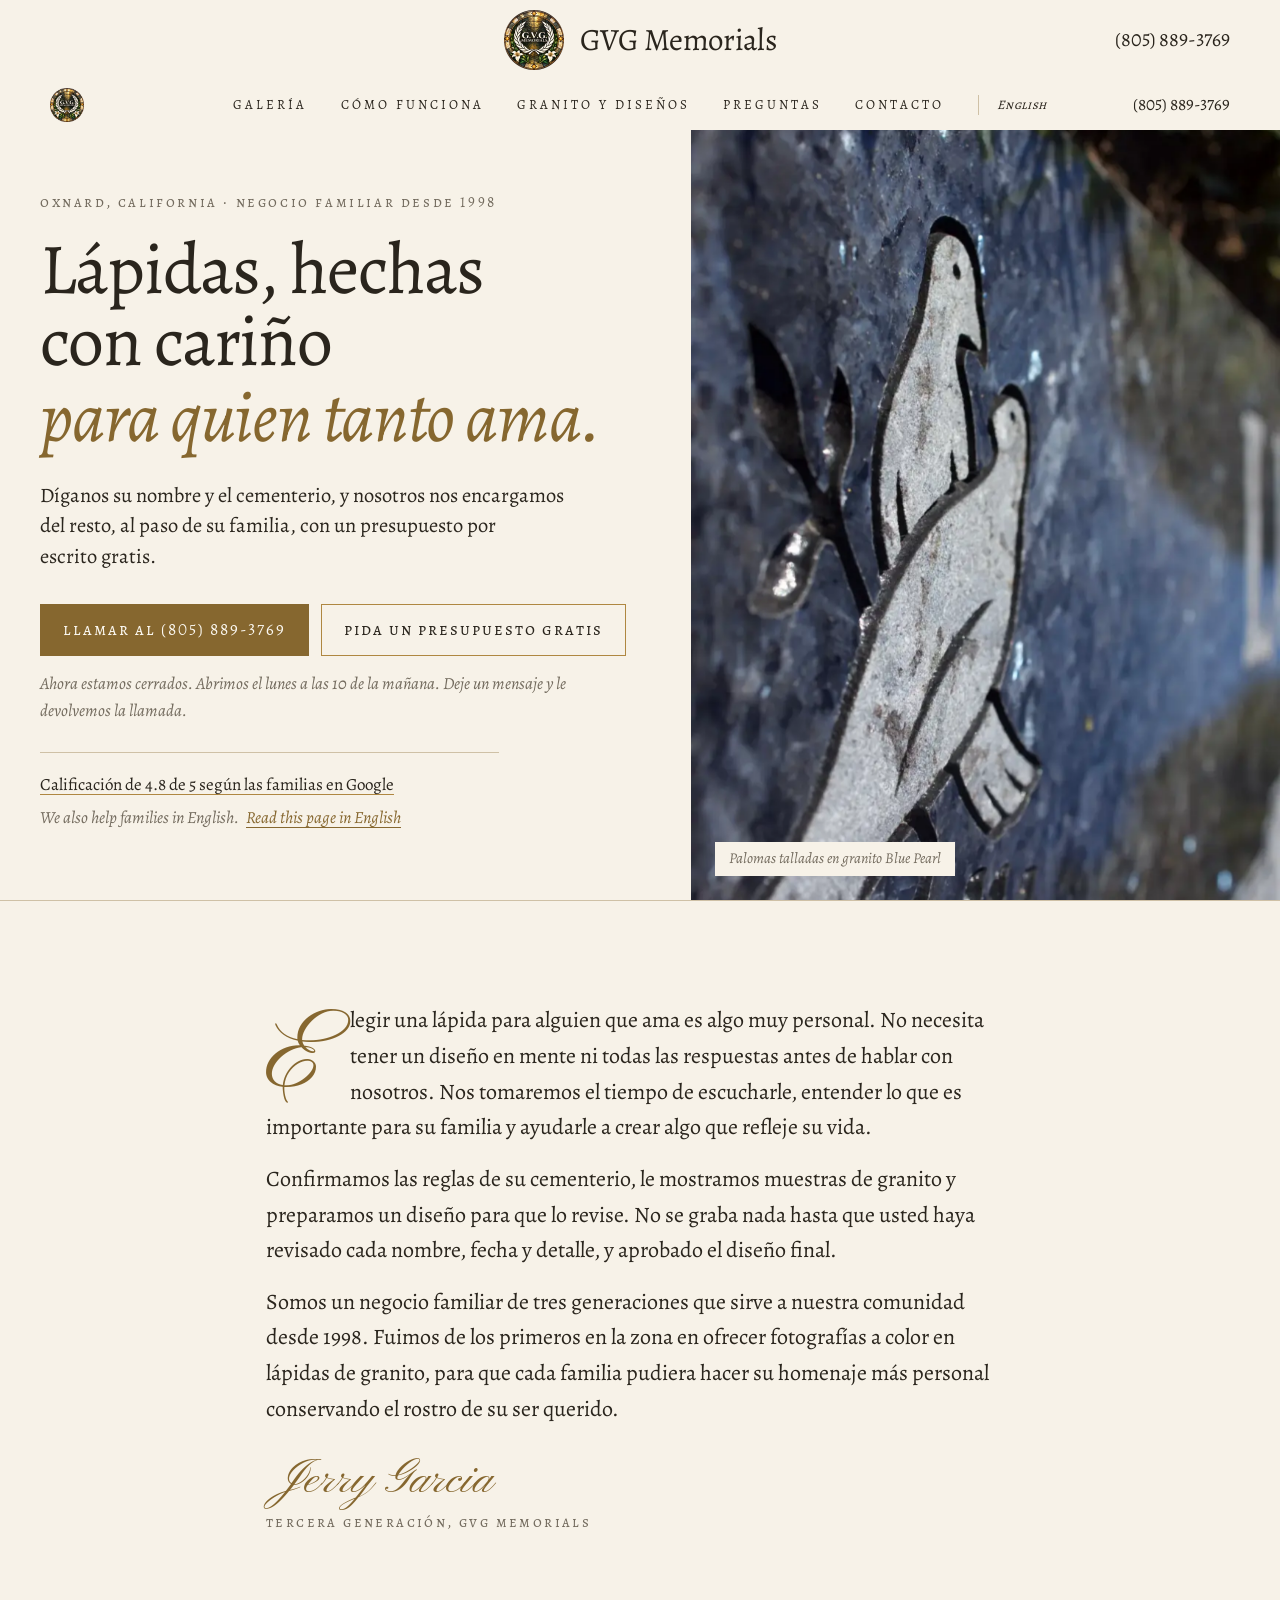
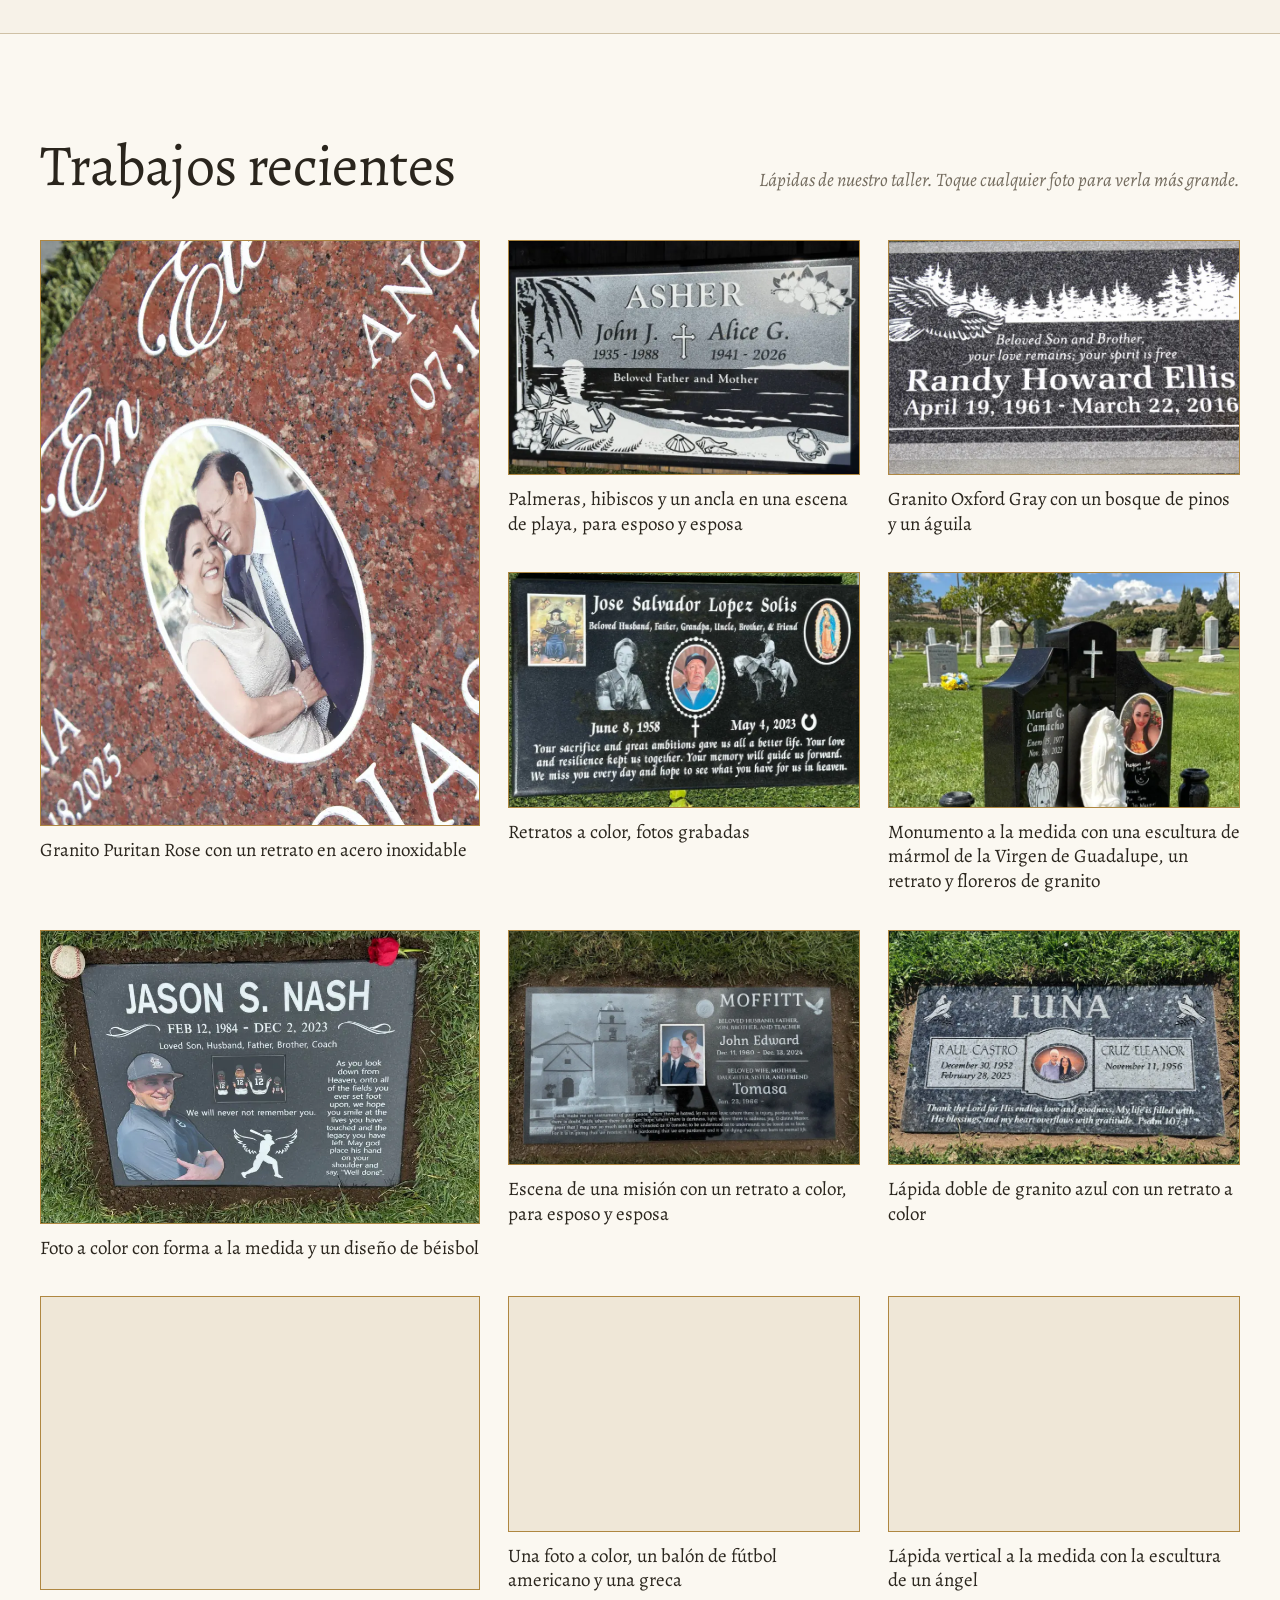
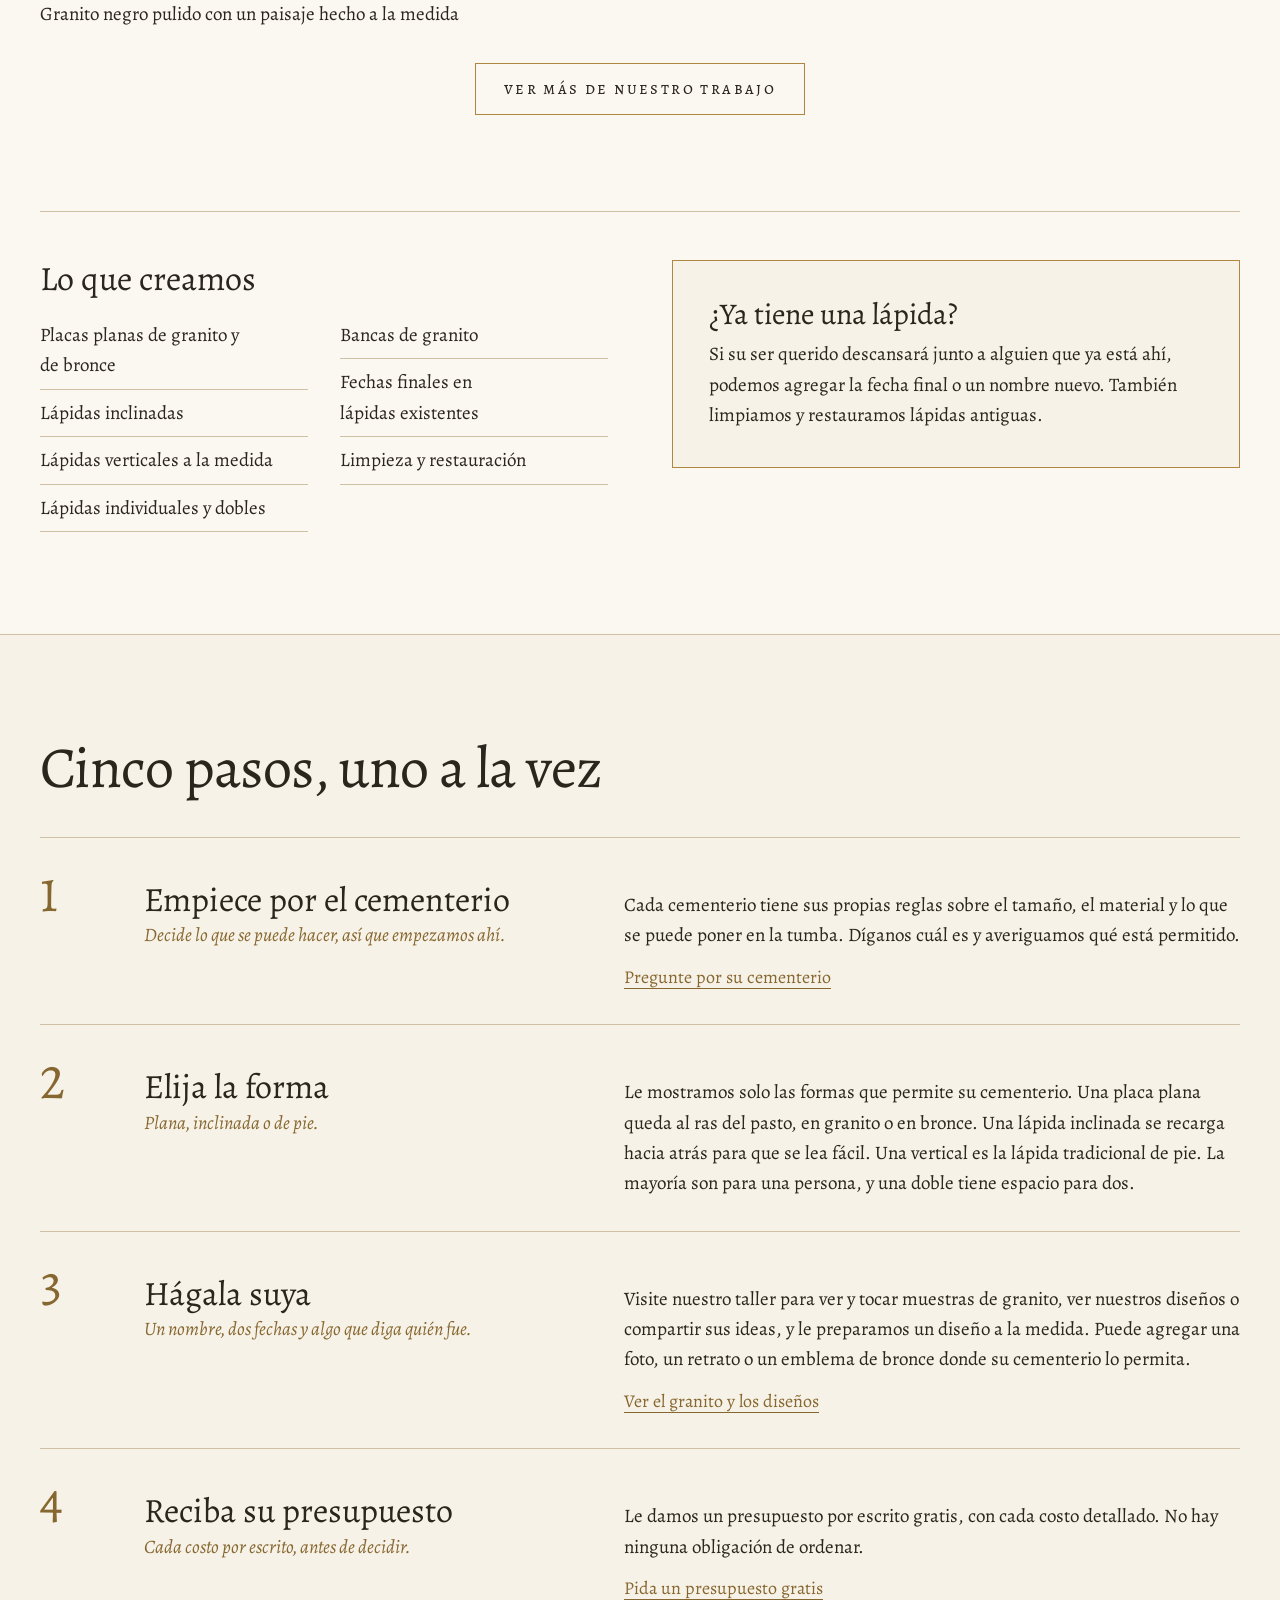
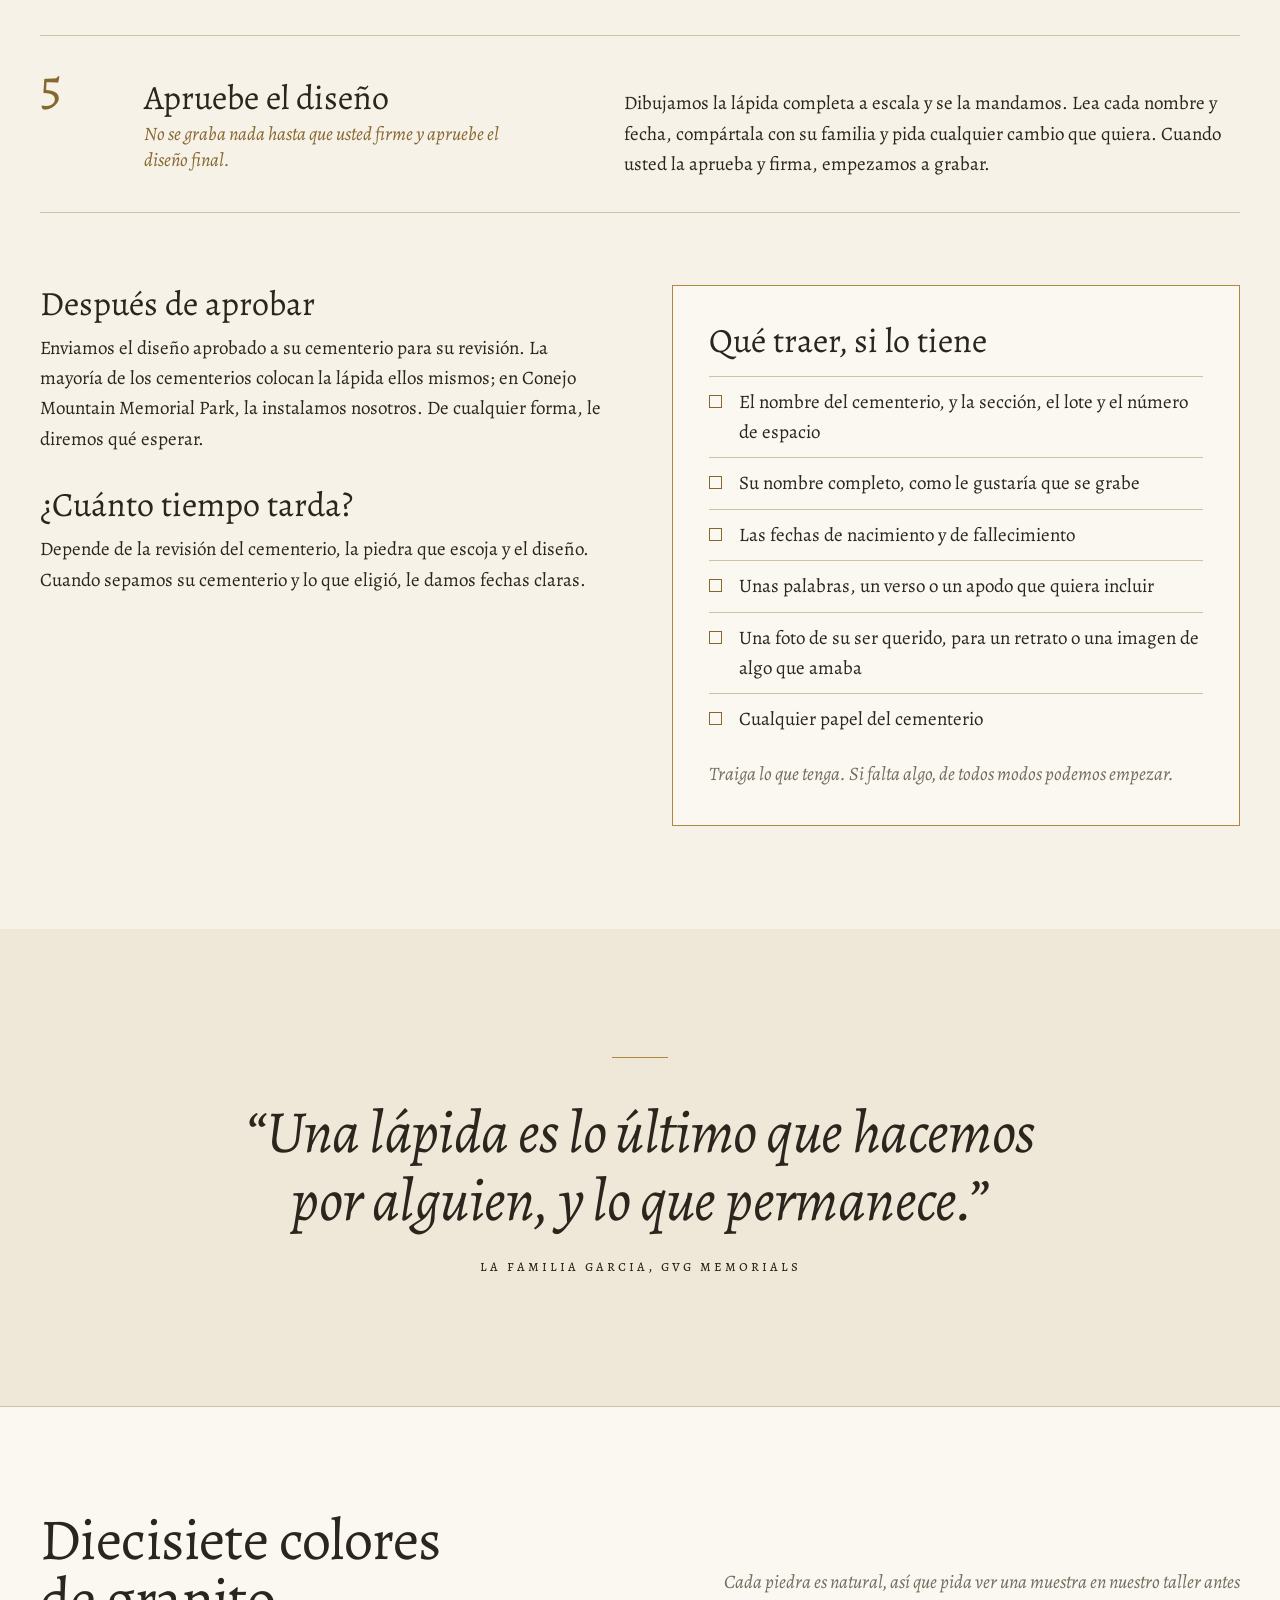
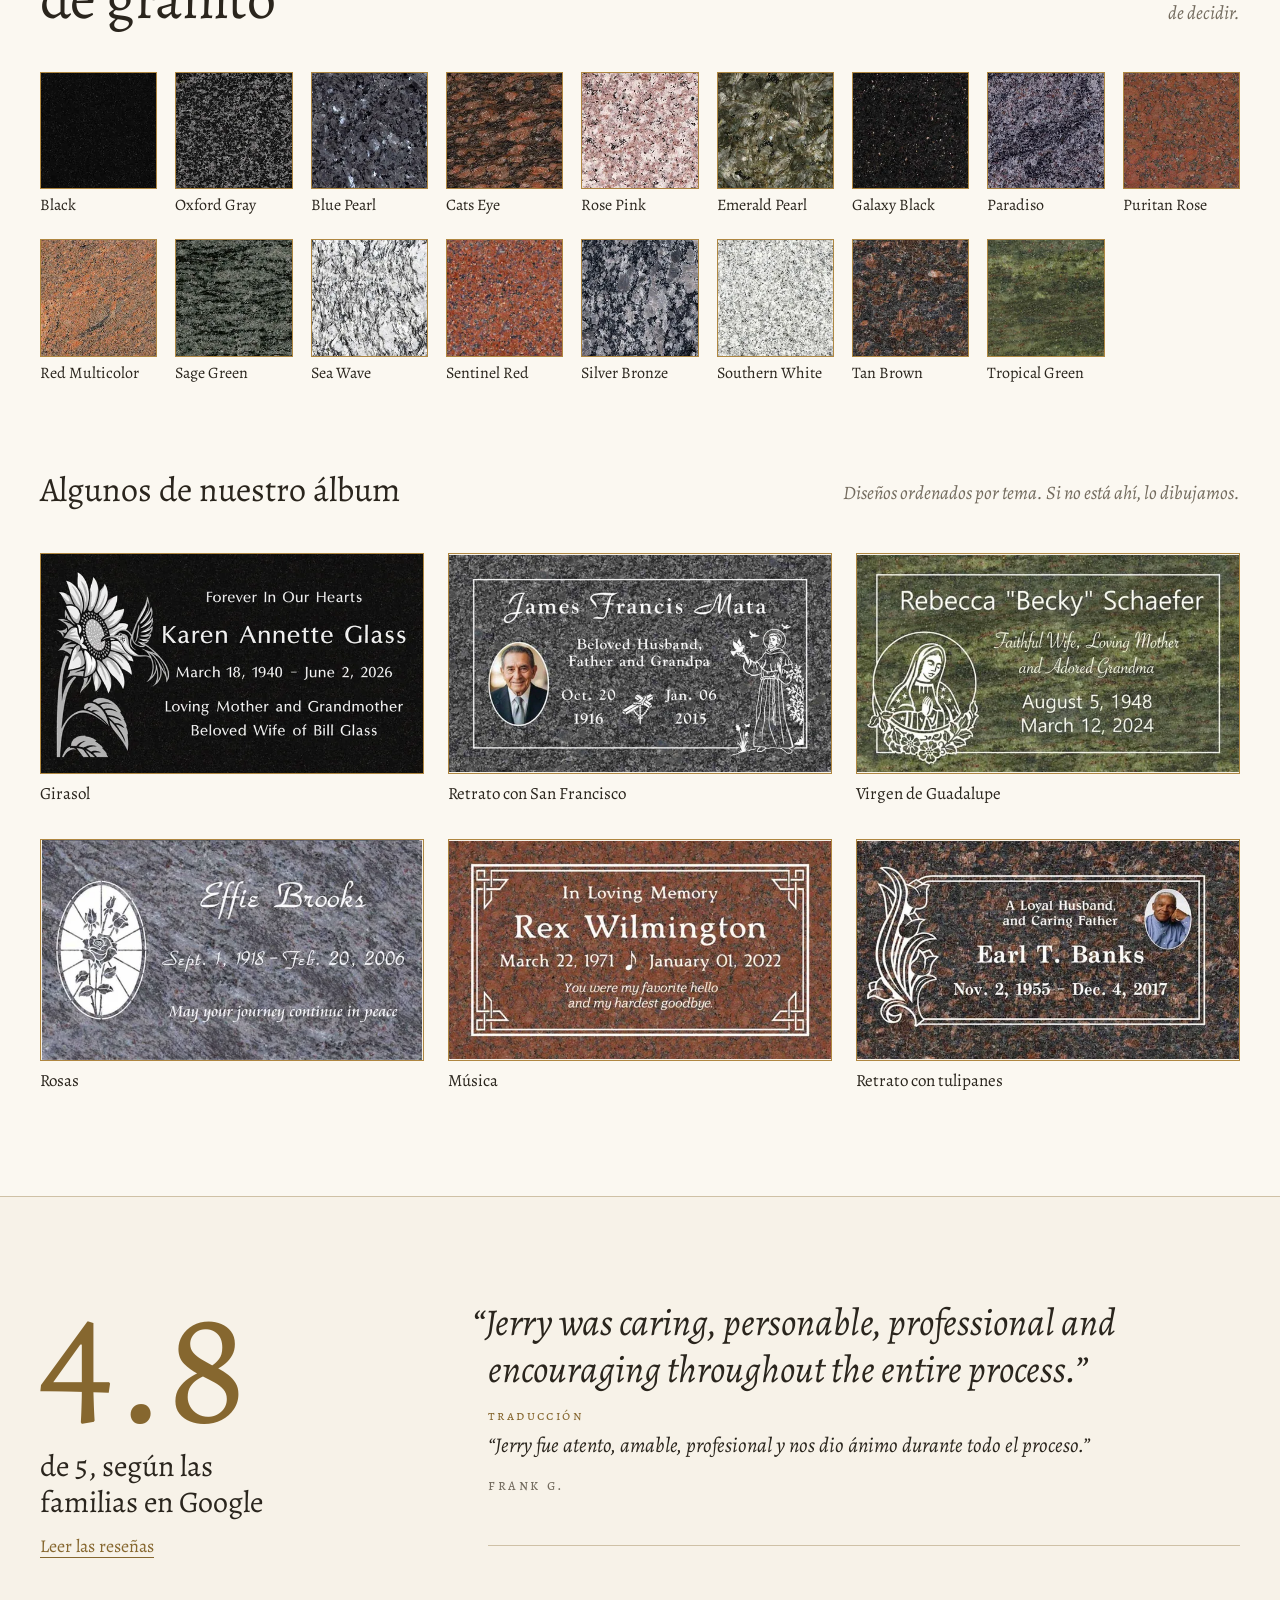
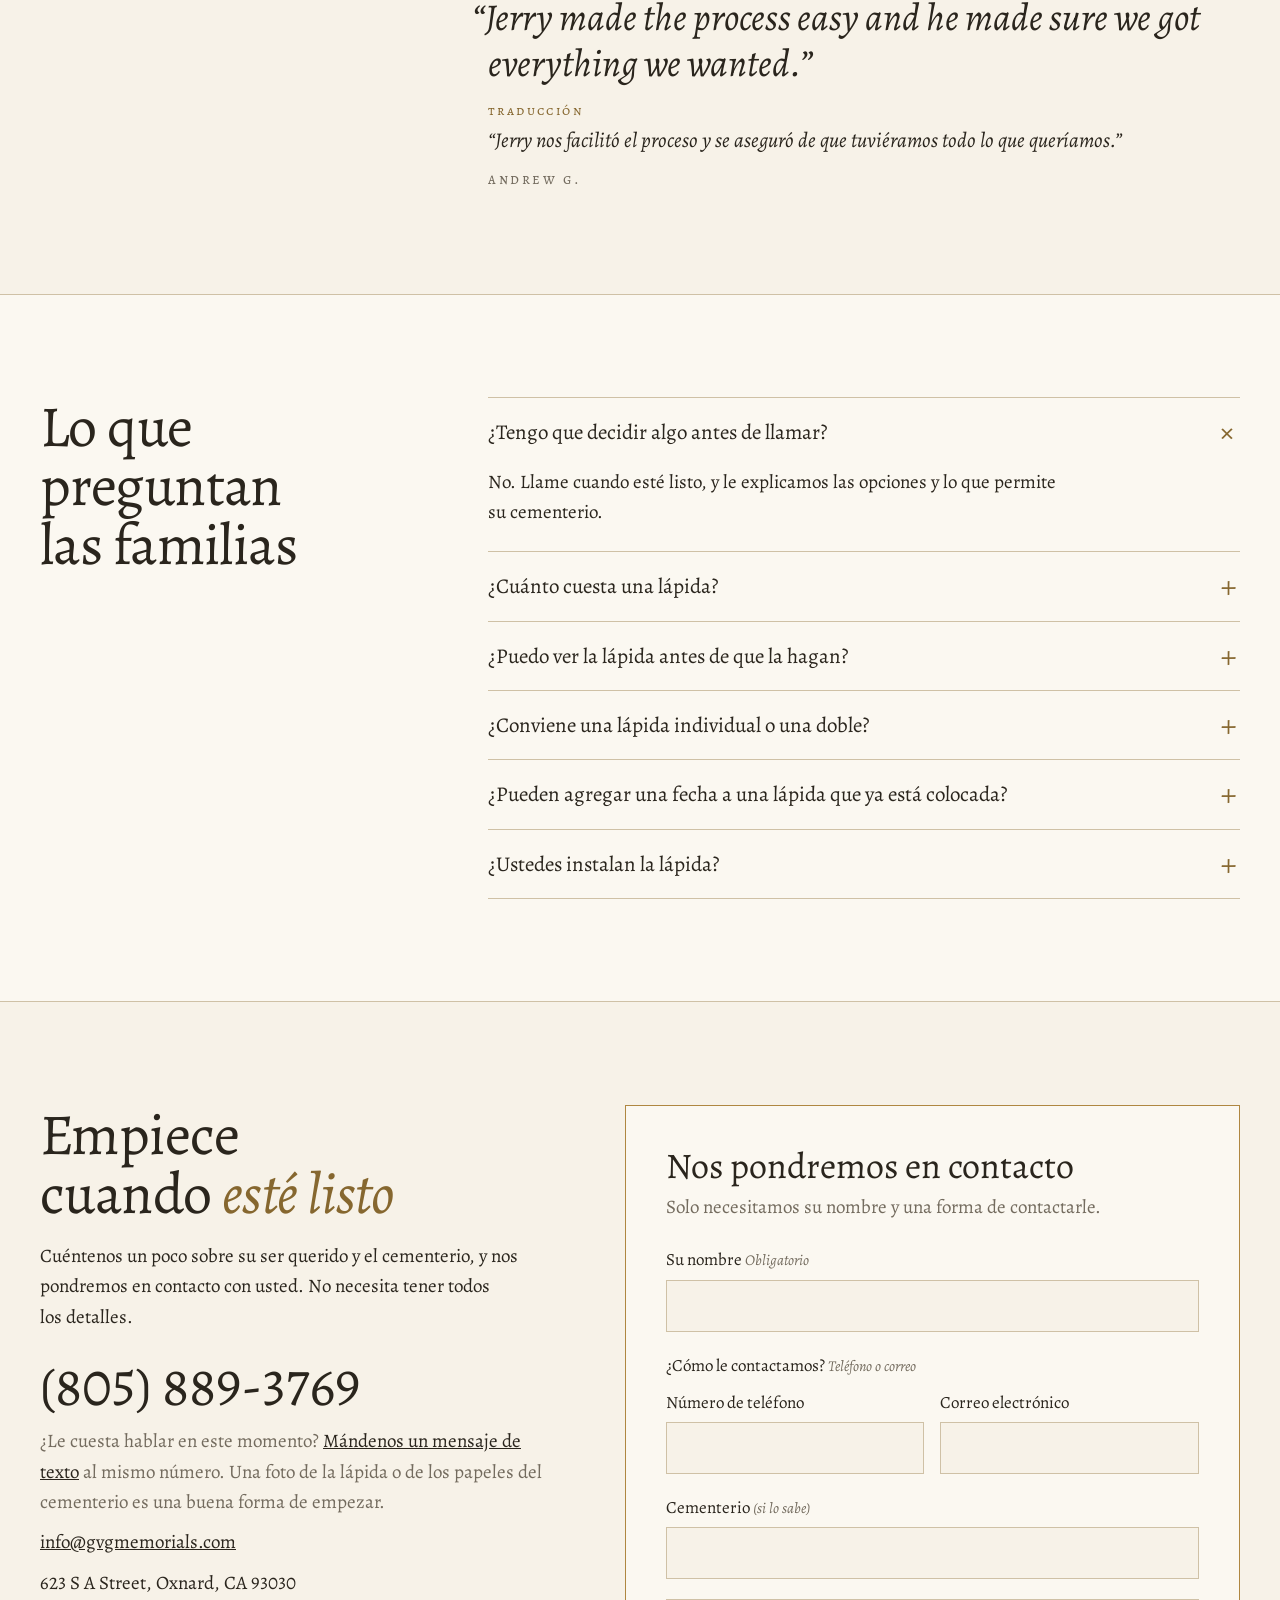
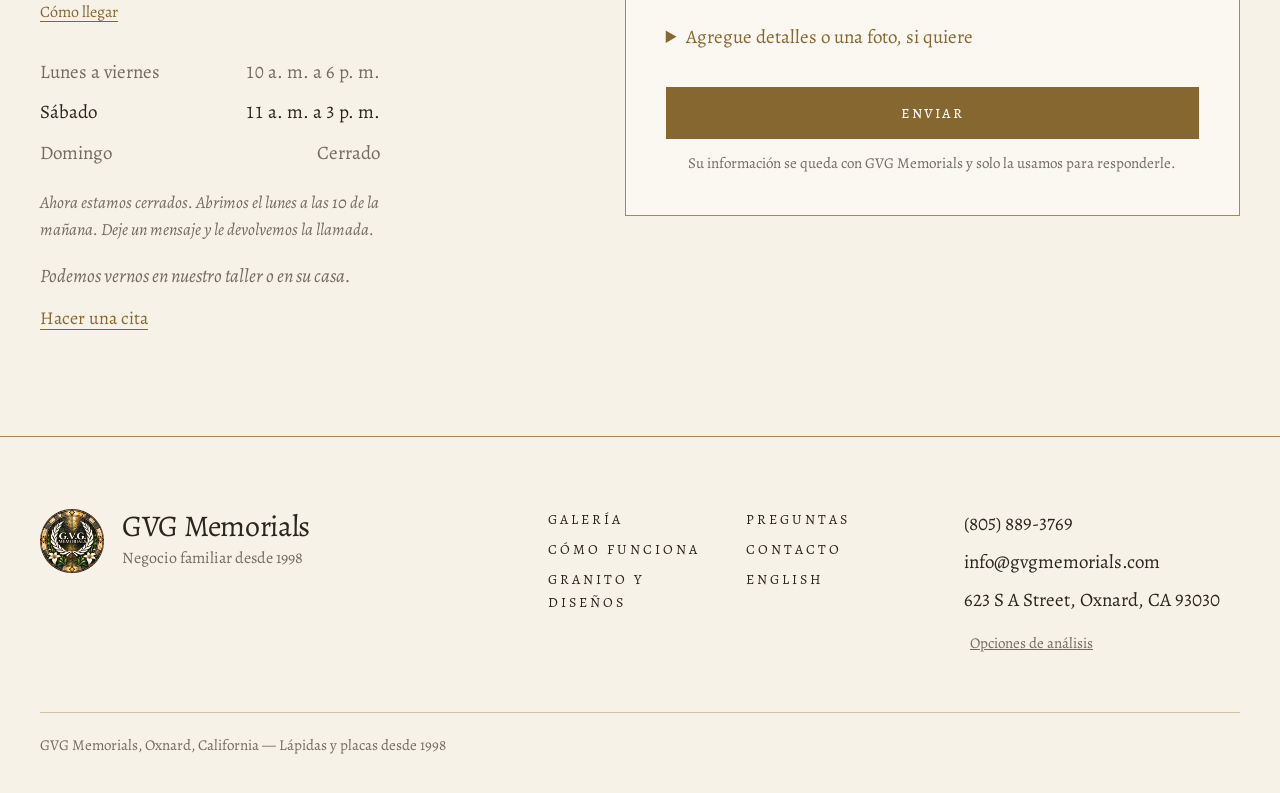
==== commit 9550525d: "Form: cemetery box always shows; analytics panel stops opening by itself The cemetery field moves ou" ====
--- a/es/index.html
+++ b/es/index.html
@@ -30,9 +30,9 @@
       });
       gtag("js", new Date());
     </script>
-    <script defer src="/analytics.js?v=23"></script>
+    <script defer src="/analytics.js?v=24"></script>
     <script defer src="/gallery-viewer.js?v=11"></script>
-    <script defer src="/contact-form.js?v=22"></script>
+    <script defer src="/contact-form.js?v=23"></script>
     <script defer src="/hours.js?v=2"></script>
     <meta name="theme-color" content="#f7f2e8" />
     <link rel="icon" href="/favicon.ico?v=2" sizes="any" />
@@ -853,10 +853,15 @@
                 </div>
               </fieldset>
 
+              <label class="field field-full">
+                <span class="field-label">Cementerio <span class="field-optional">(si lo sabe)</span></span>
+                <input type="text" name="cemetery" autocomplete="off" maxlength="120" />
+              </label>
+
               <details class="contact-form-details" id="contact-form-details">
                 <summary>Agregue detalles o una foto, si quiere</summary>
                 <div class="contact-form-optional-grid">
-                  <label class="field">
+                  <label class="field field-full">
                     <span class="field-label">¿En qué le podemos ayudar? <span class="field-optional">(opcional)</span></span>
                     <select name="starting_point">
                       <option value="">Escoja una opción</option>
@@ -867,10 +872,6 @@
                       <option value="A free written quote">Un presupuesto por escrito gratis</option>
                       <option value="I am not sure yet">Todavía no sé</option>
                     </select>
-                  </label>
-                  <label class="field">
-                    <span class="field-label">Cementerio <span class="field-optional">(si lo sabe)</span></span>
-                    <input type="text" name="cemetery" autocomplete="off" maxlength="120" />
                   </label>
                   <label class="field field-full">
                     <span class="field-label">Foto o documento <span class="field-optional">(opcional)</span></span>
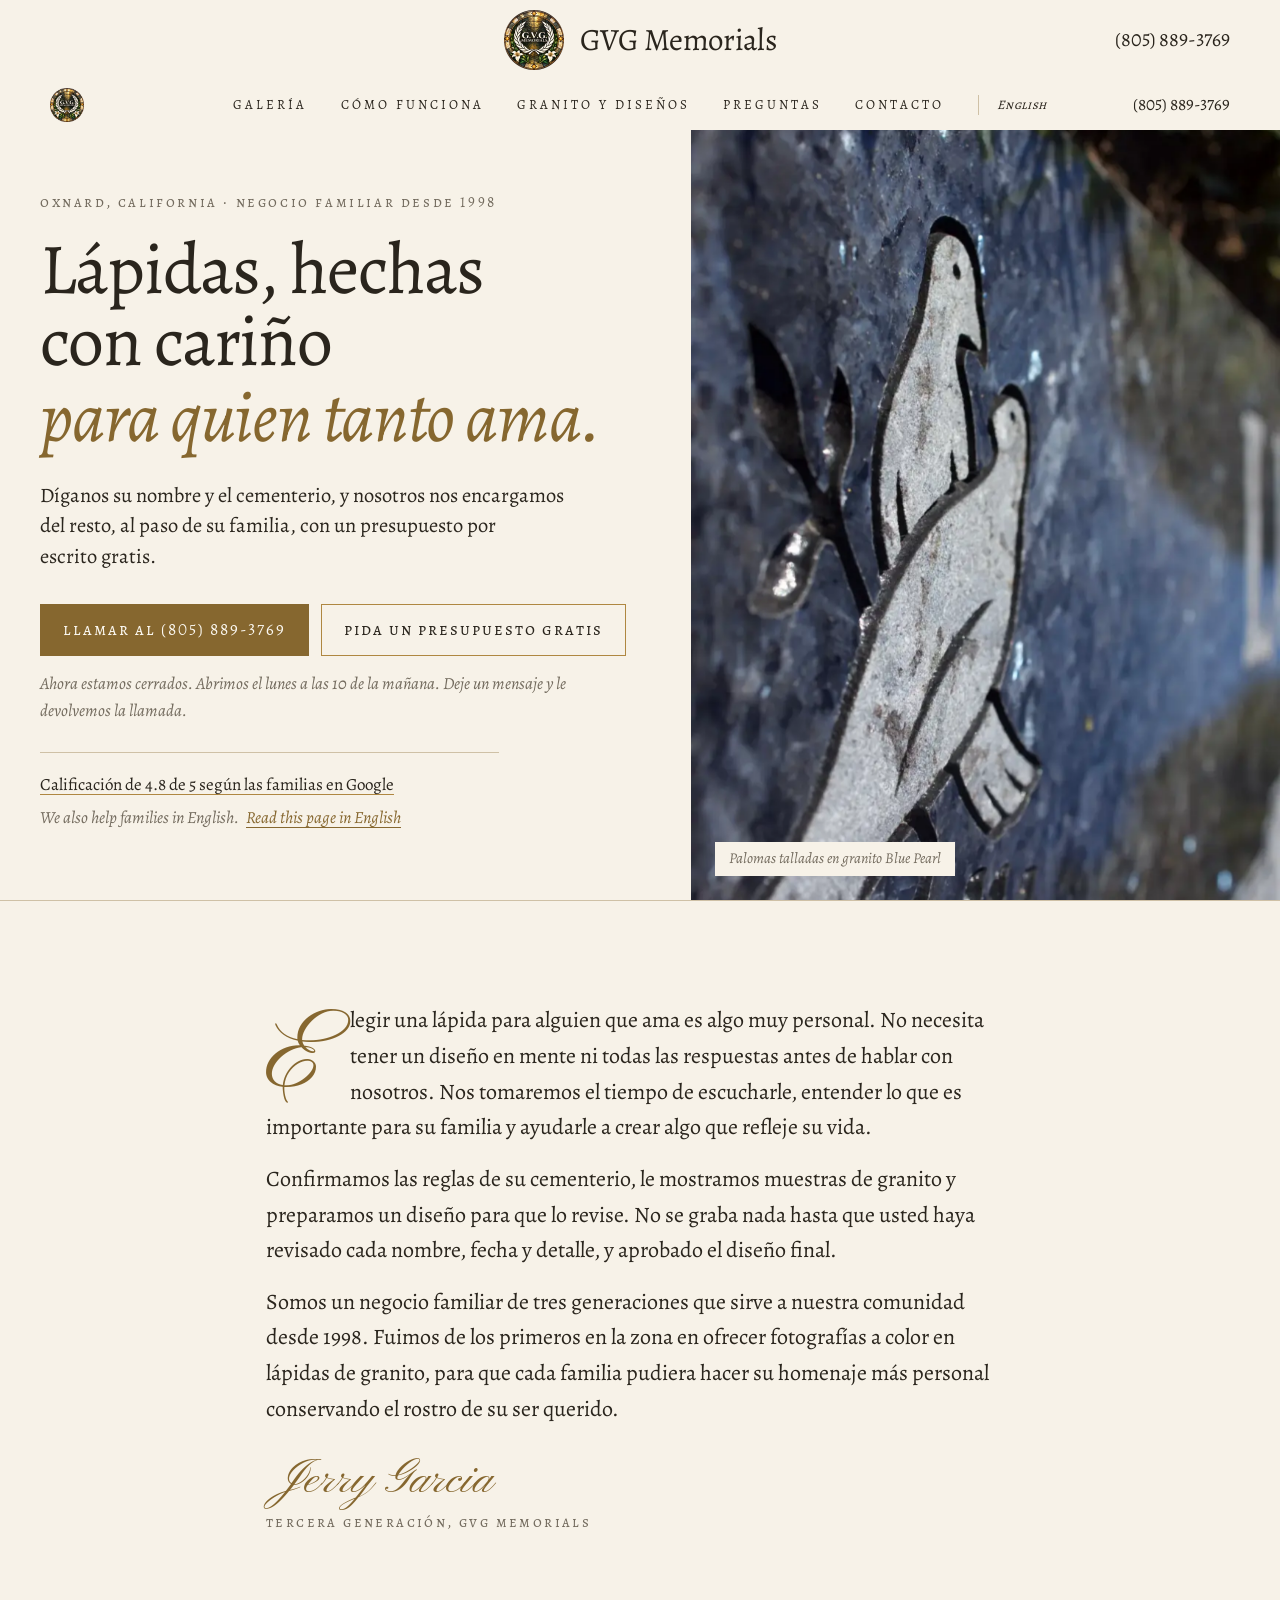
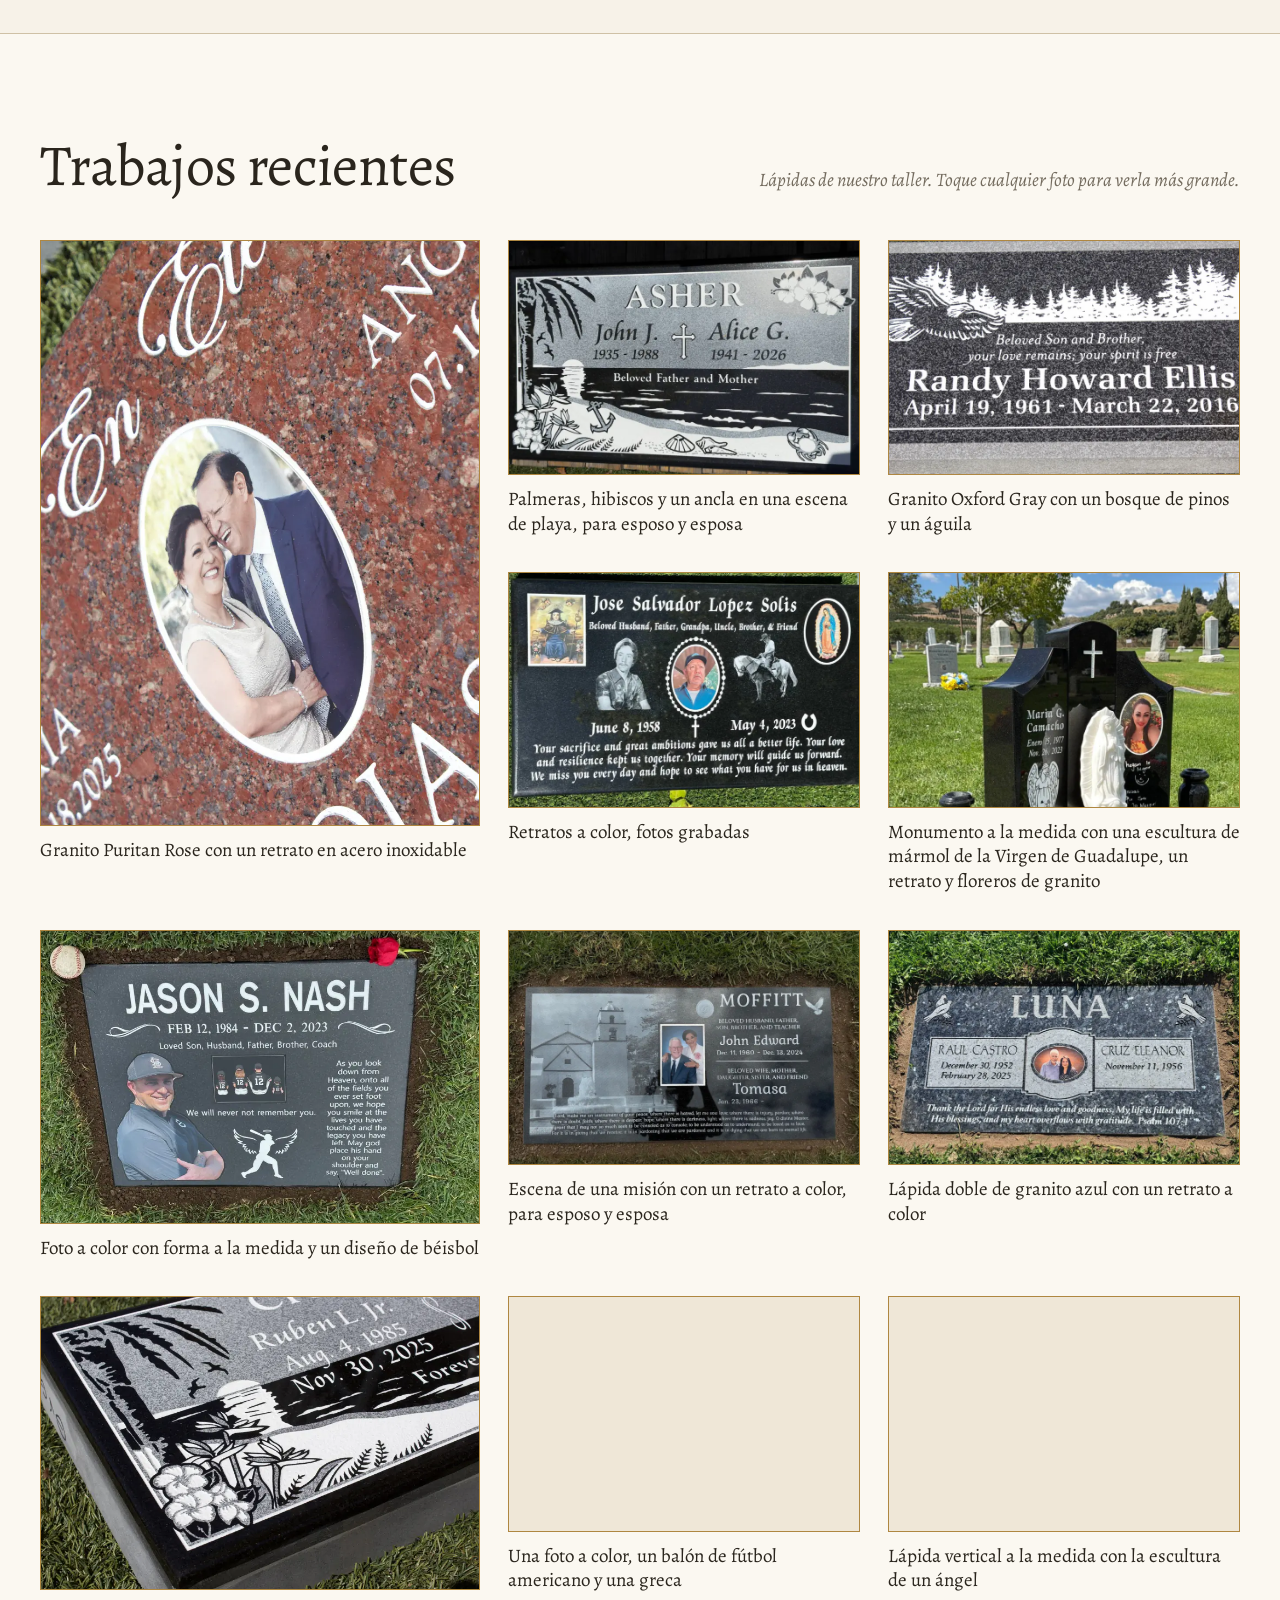
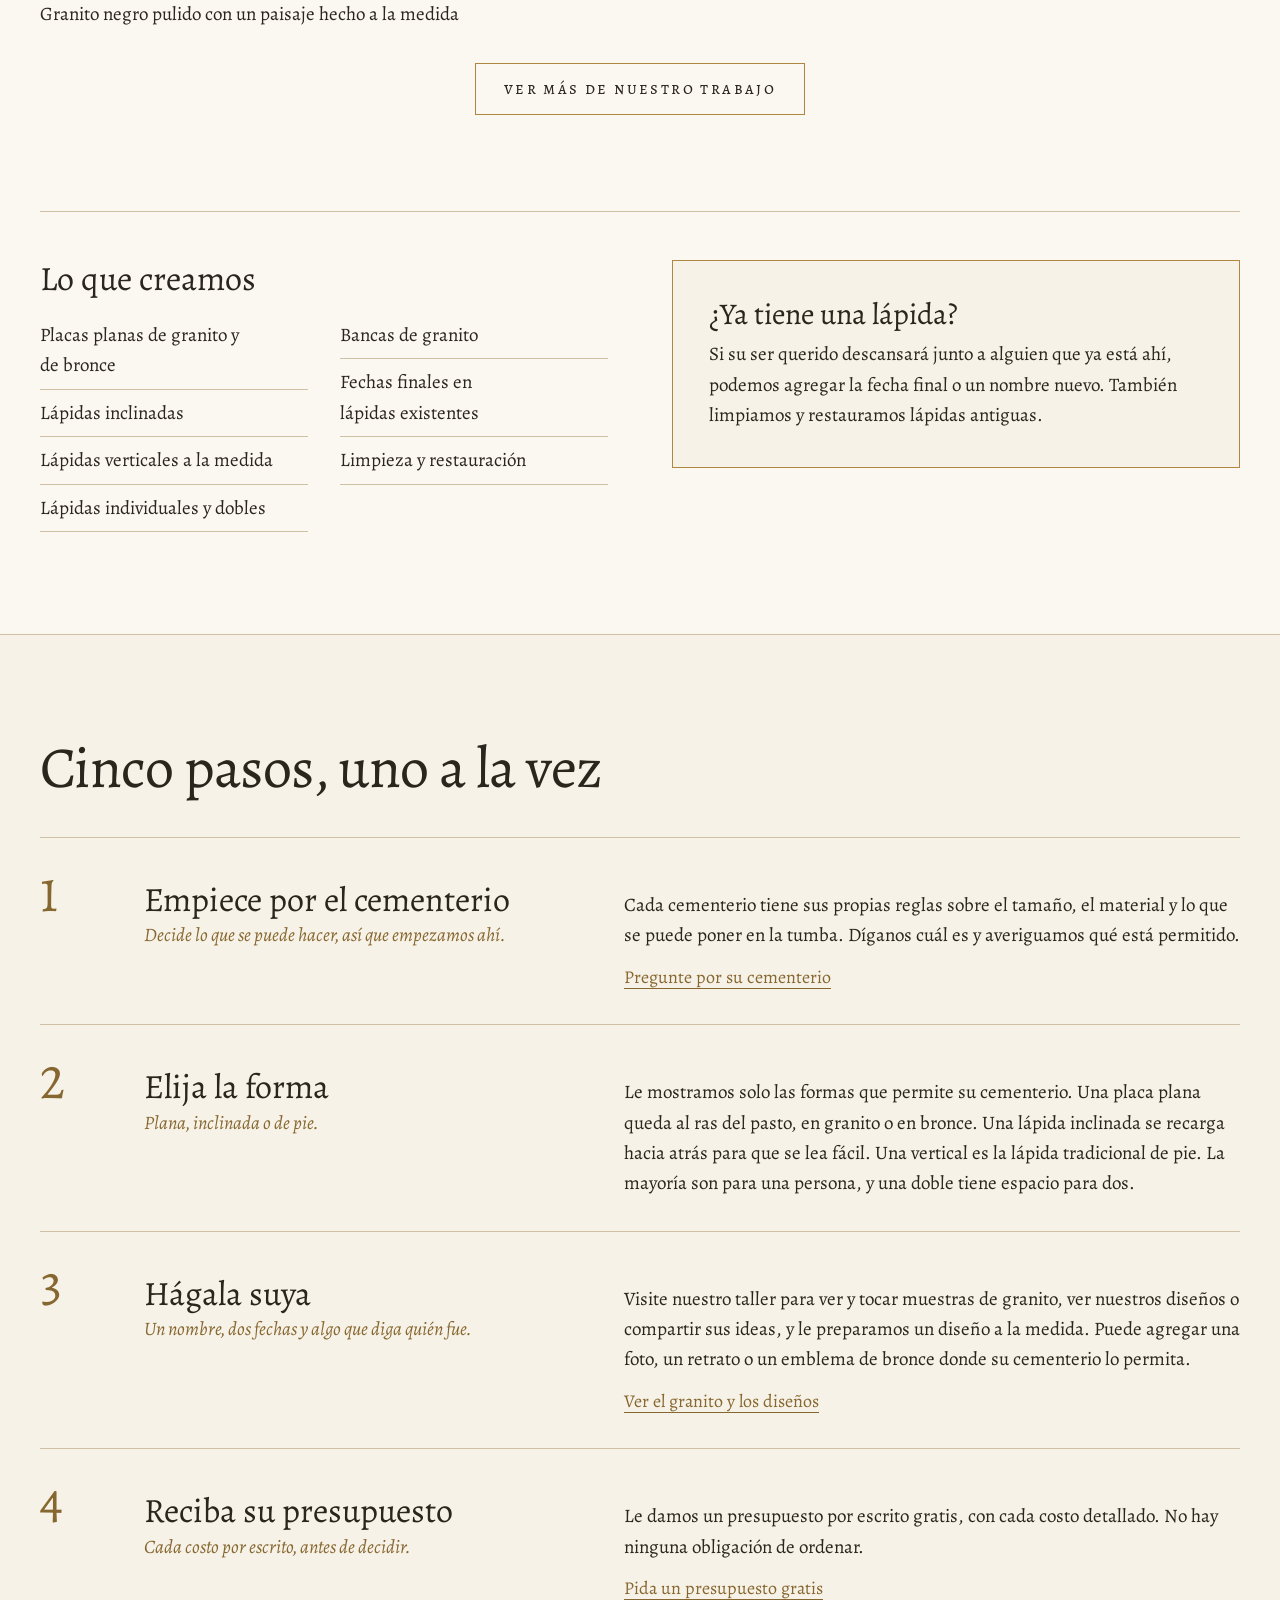
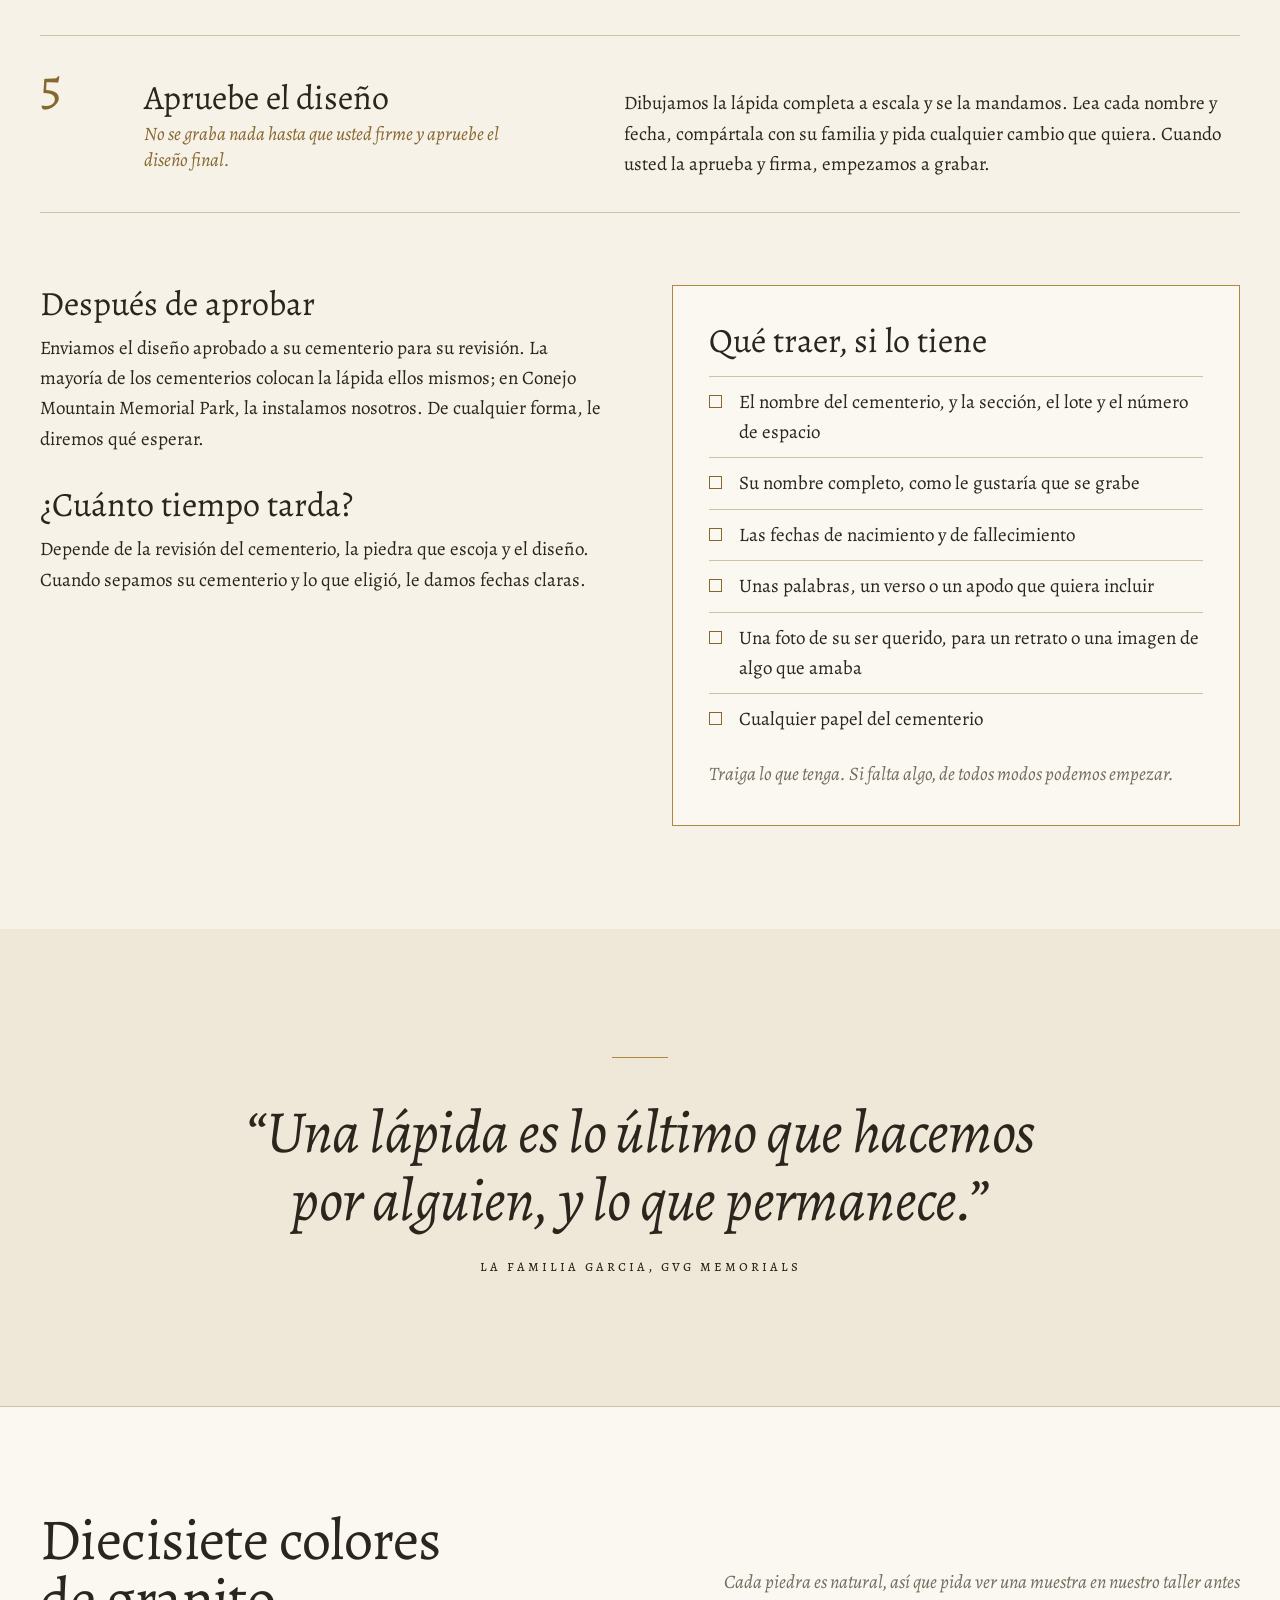
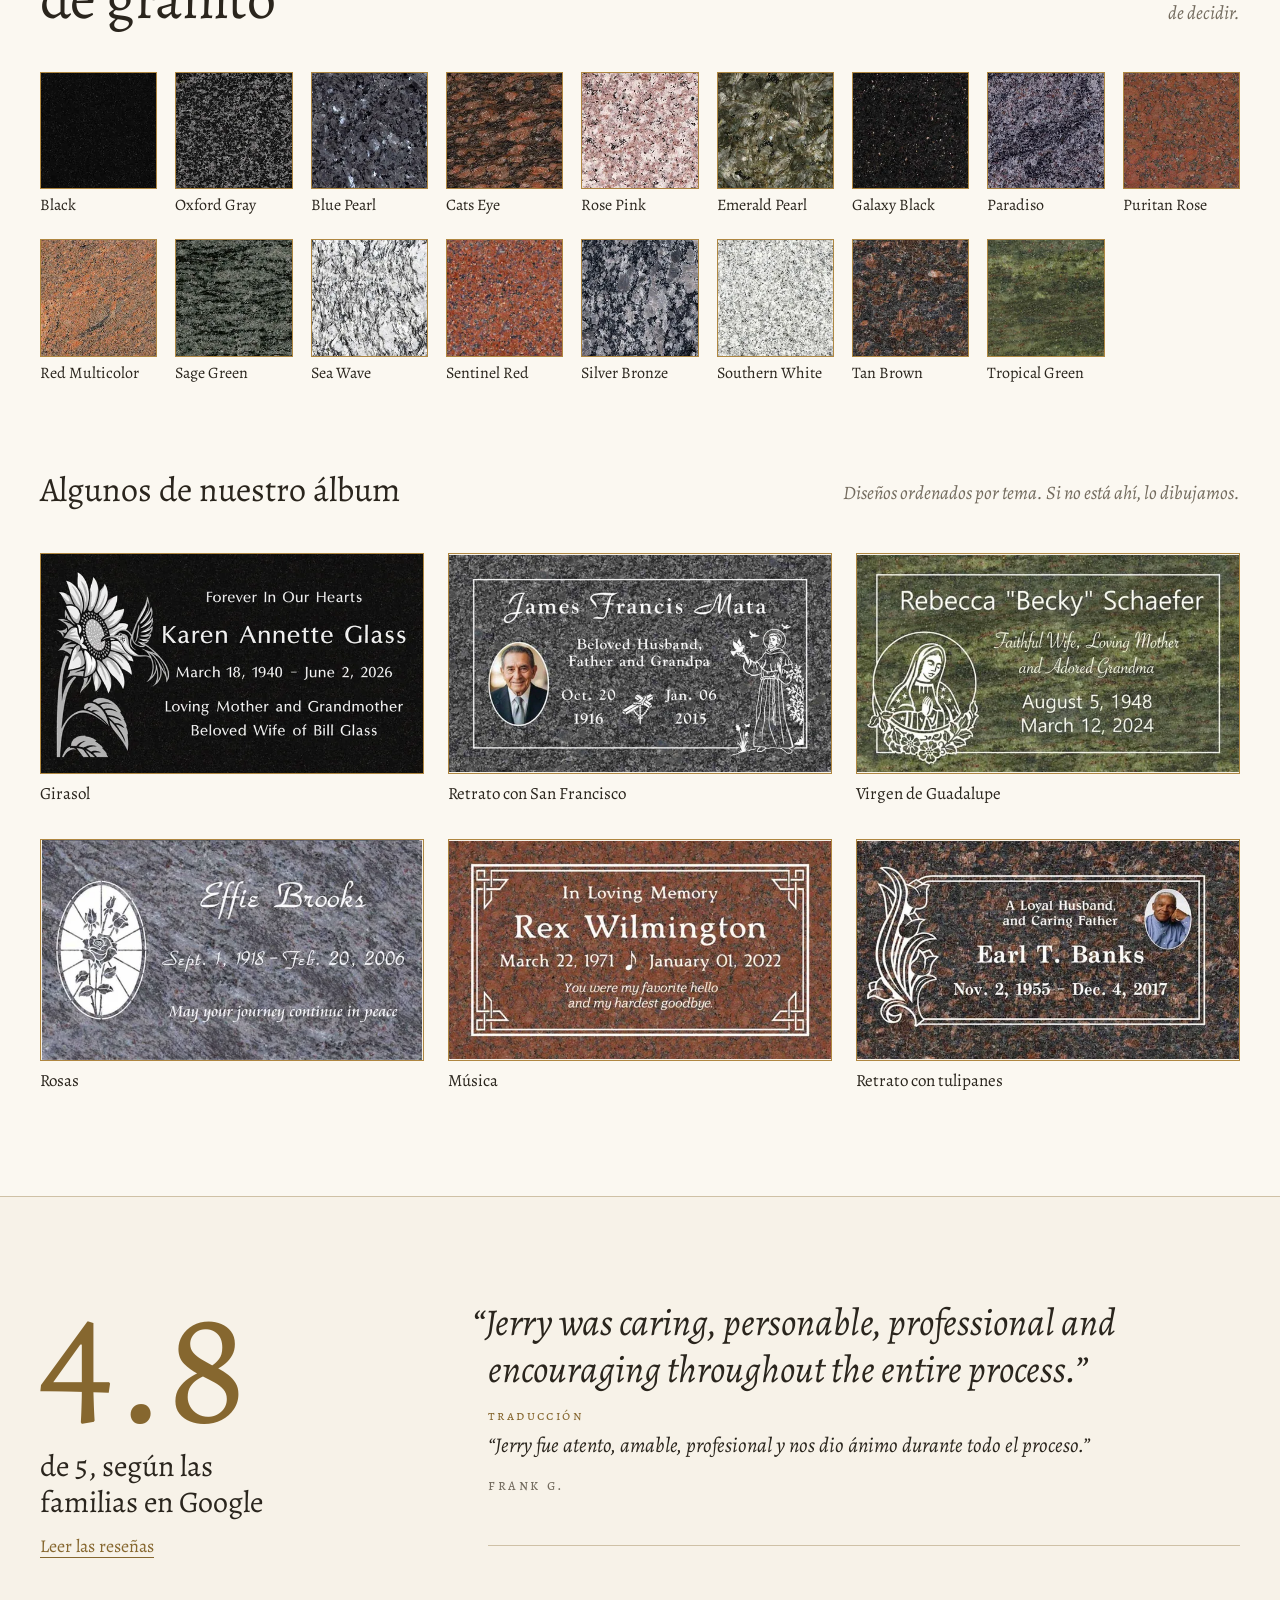
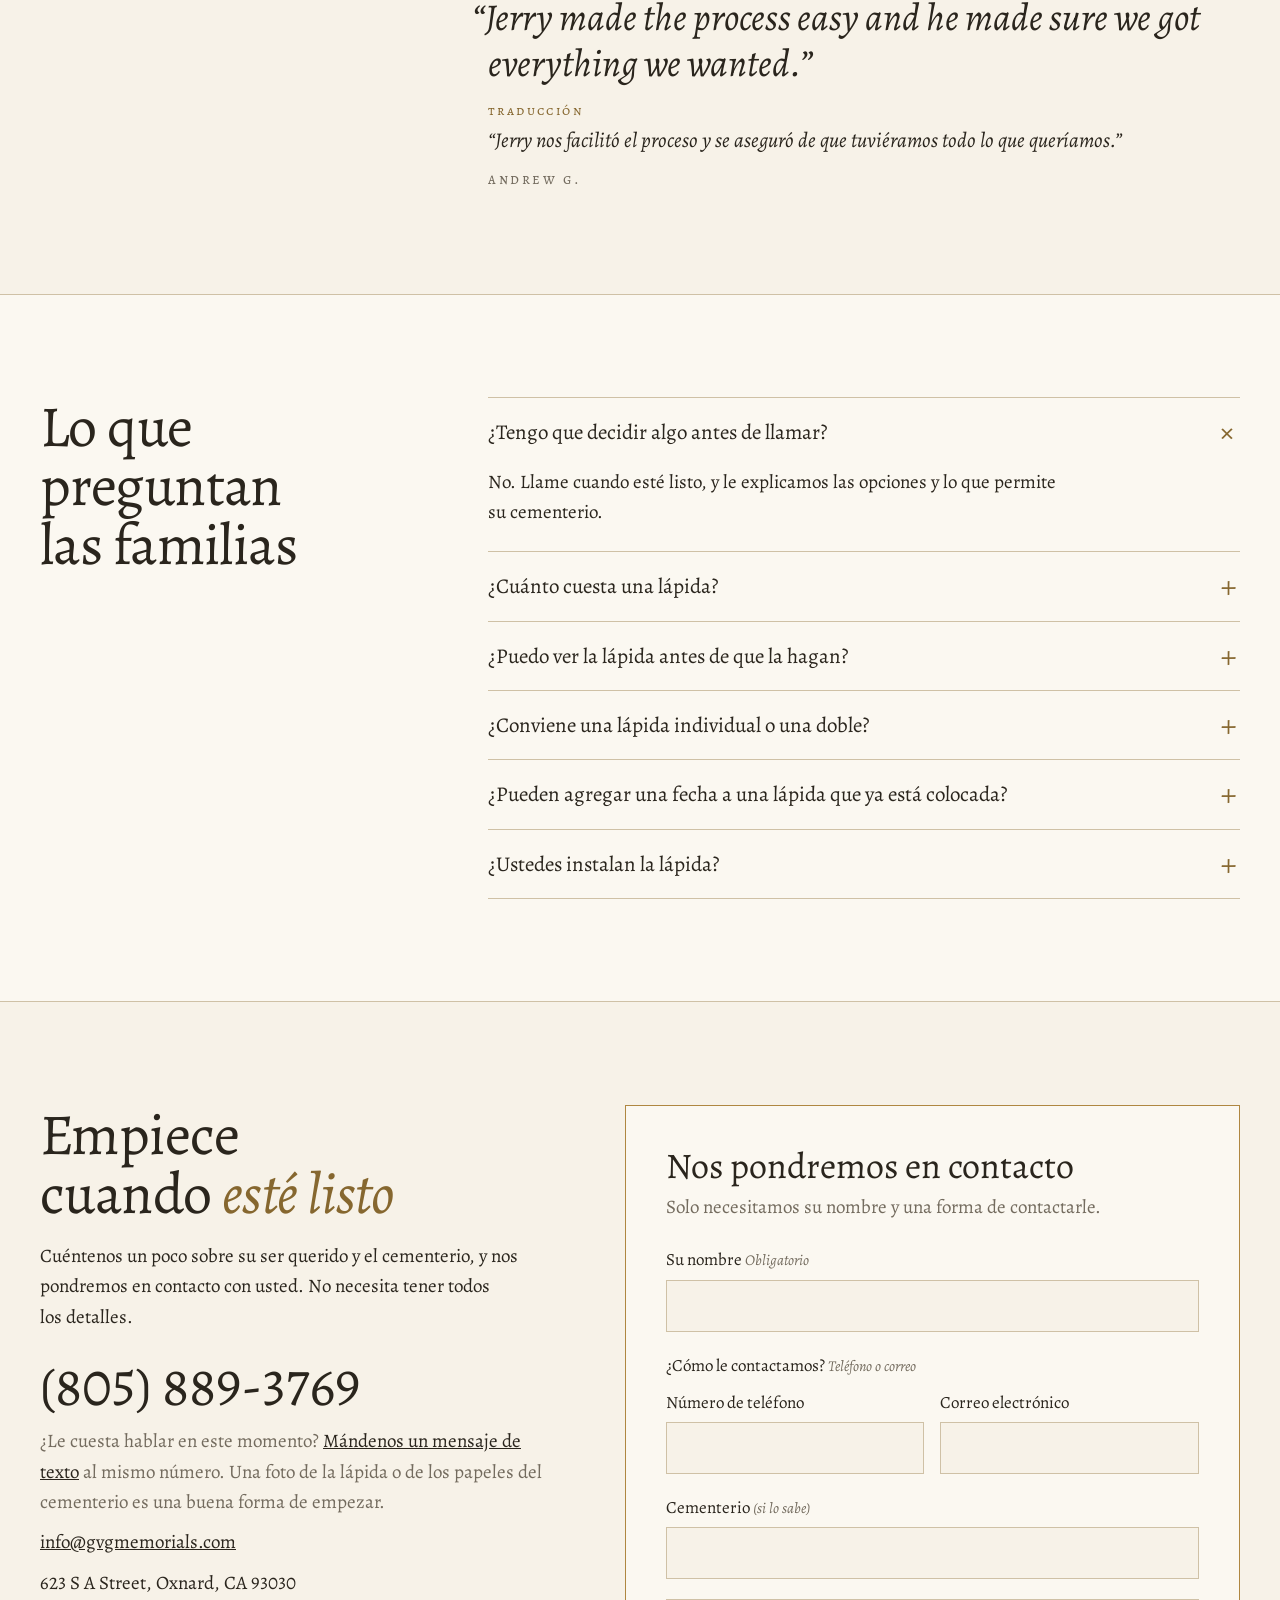
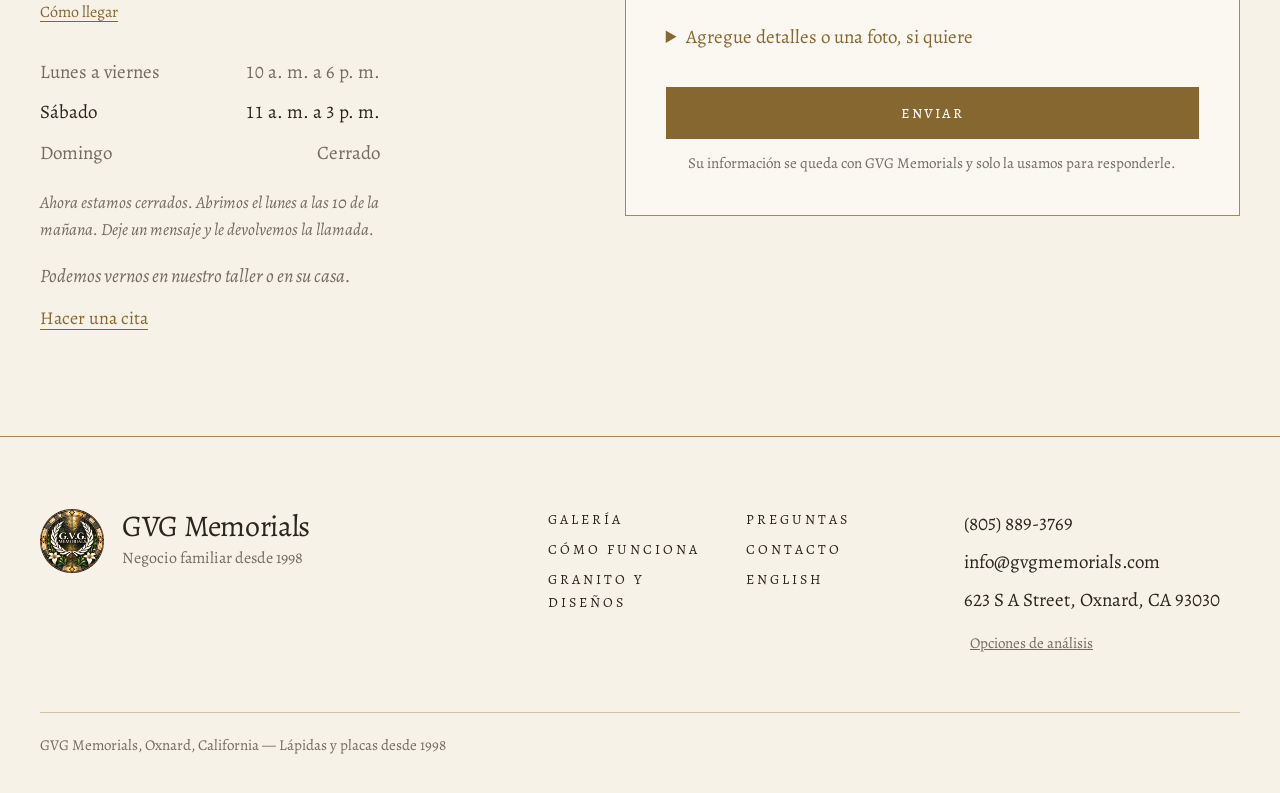
==== commit 05201e9c: "Analytics: Google Analytics on by default, footer link turns it off Jerry chose Google Analytics wit" ====
--- a/es/index.html
+++ b/es/index.html
@@ -15,11 +15,9 @@
     <script>
       window.dataLayer = window.dataLayer || [];
       function gtag() { window.dataLayer.push(arguments); }
-      var analyticsConsent = "denied";
+      var analyticsConsent = navigator.globalPrivacyControl ? "denied" : "granted";
       try {
-        if (window.localStorage.getItem("gvg_analytics_consent") === "granted") {
-          analyticsConsent = "granted";
-        }
+        analyticsConsent = window.localStorage.getItem("gvg_analytics_consent") || analyticsConsent;
       } catch (_) {}
       gtag("consent", "default", {
         ad_storage: "denied",
@@ -30,7 +28,7 @@
       });
       gtag("js", new Date());
     </script>
-    <script defer src="/analytics.js?v=24"></script>
+    <script defer src="/analytics.js?v=25"></script>
     <script defer src="/gallery-viewer.js?v=11"></script>
     <script defer src="/contact-form.js?v=23"></script>
     <script defer src="/hours.js?v=2"></script>
@@ -944,7 +942,7 @@
     <section class="analytics-consent" id="analytics-consent" data-analytics-consent hidden aria-label="Opciones de privacidad">
       <div class="analytics-consent-copy">
         <strong>Ayúdenos a mejorar este sitio</strong>
-        <p>Un análisis respetuoso de su privacidad nos muestra qué páginas y formas de contacto ayudan a las familias. Sin rastreo publicitario.</p>
+        <p>Usamos Google Analytics, con cookies, para ver qué páginas y formas de contacto ayudan a las familias. Sin rastreo publicitario.</p>
       </div>
       <div class="analytics-consent-actions">
         <button class="button button-primary" type="button" data-analytics-accept>Permitir</button>
